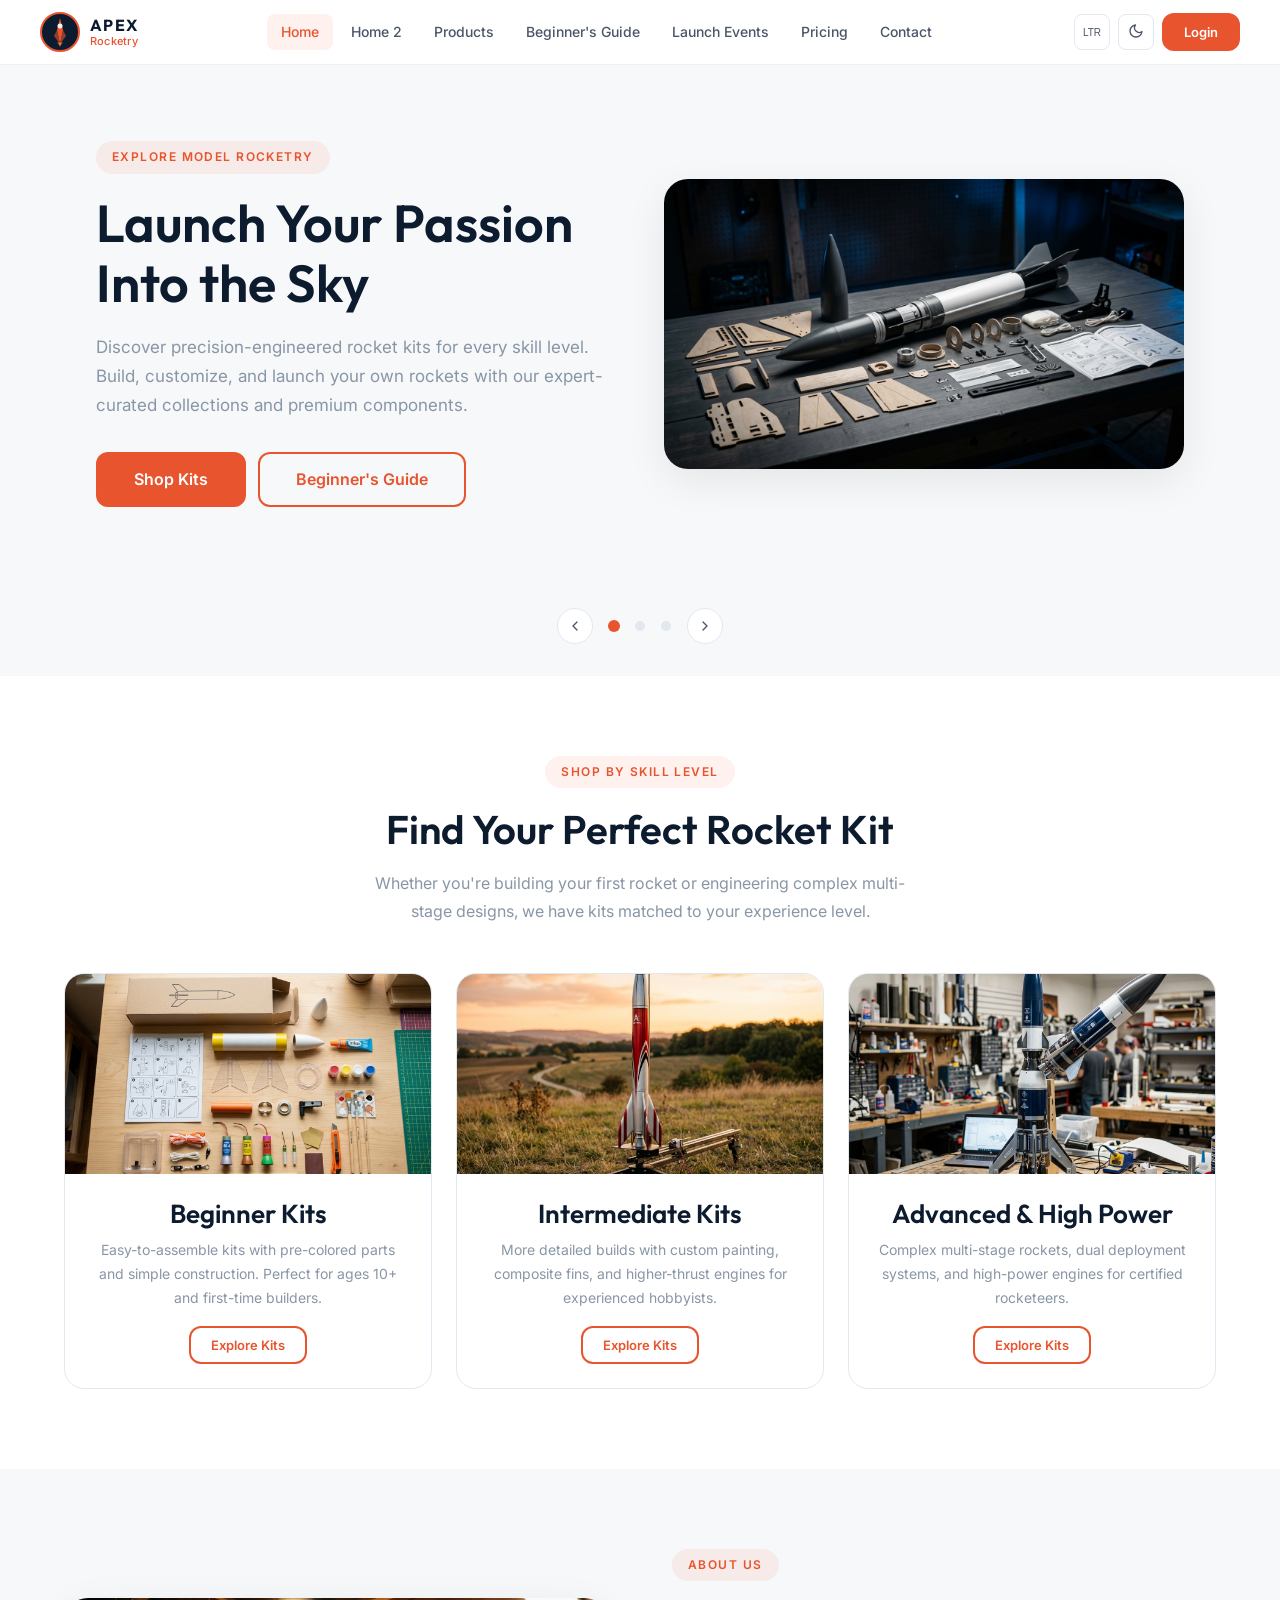
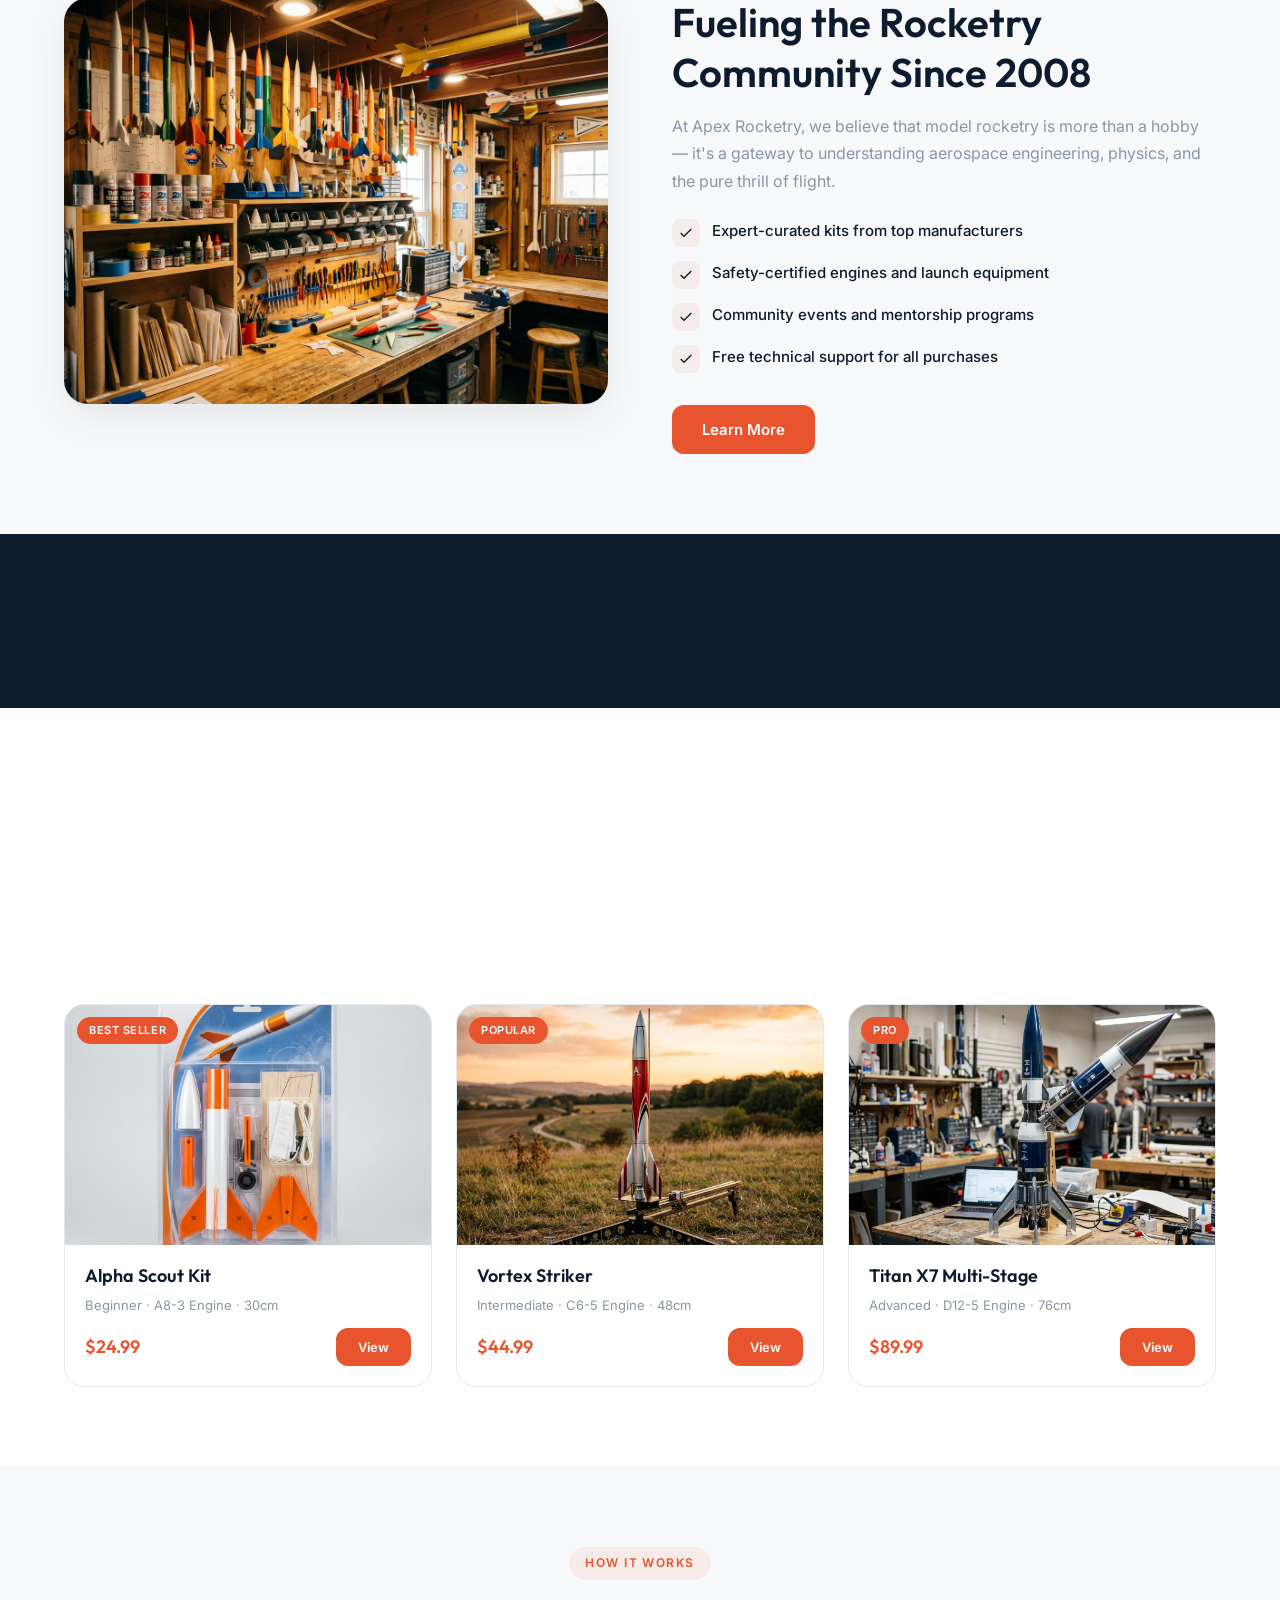
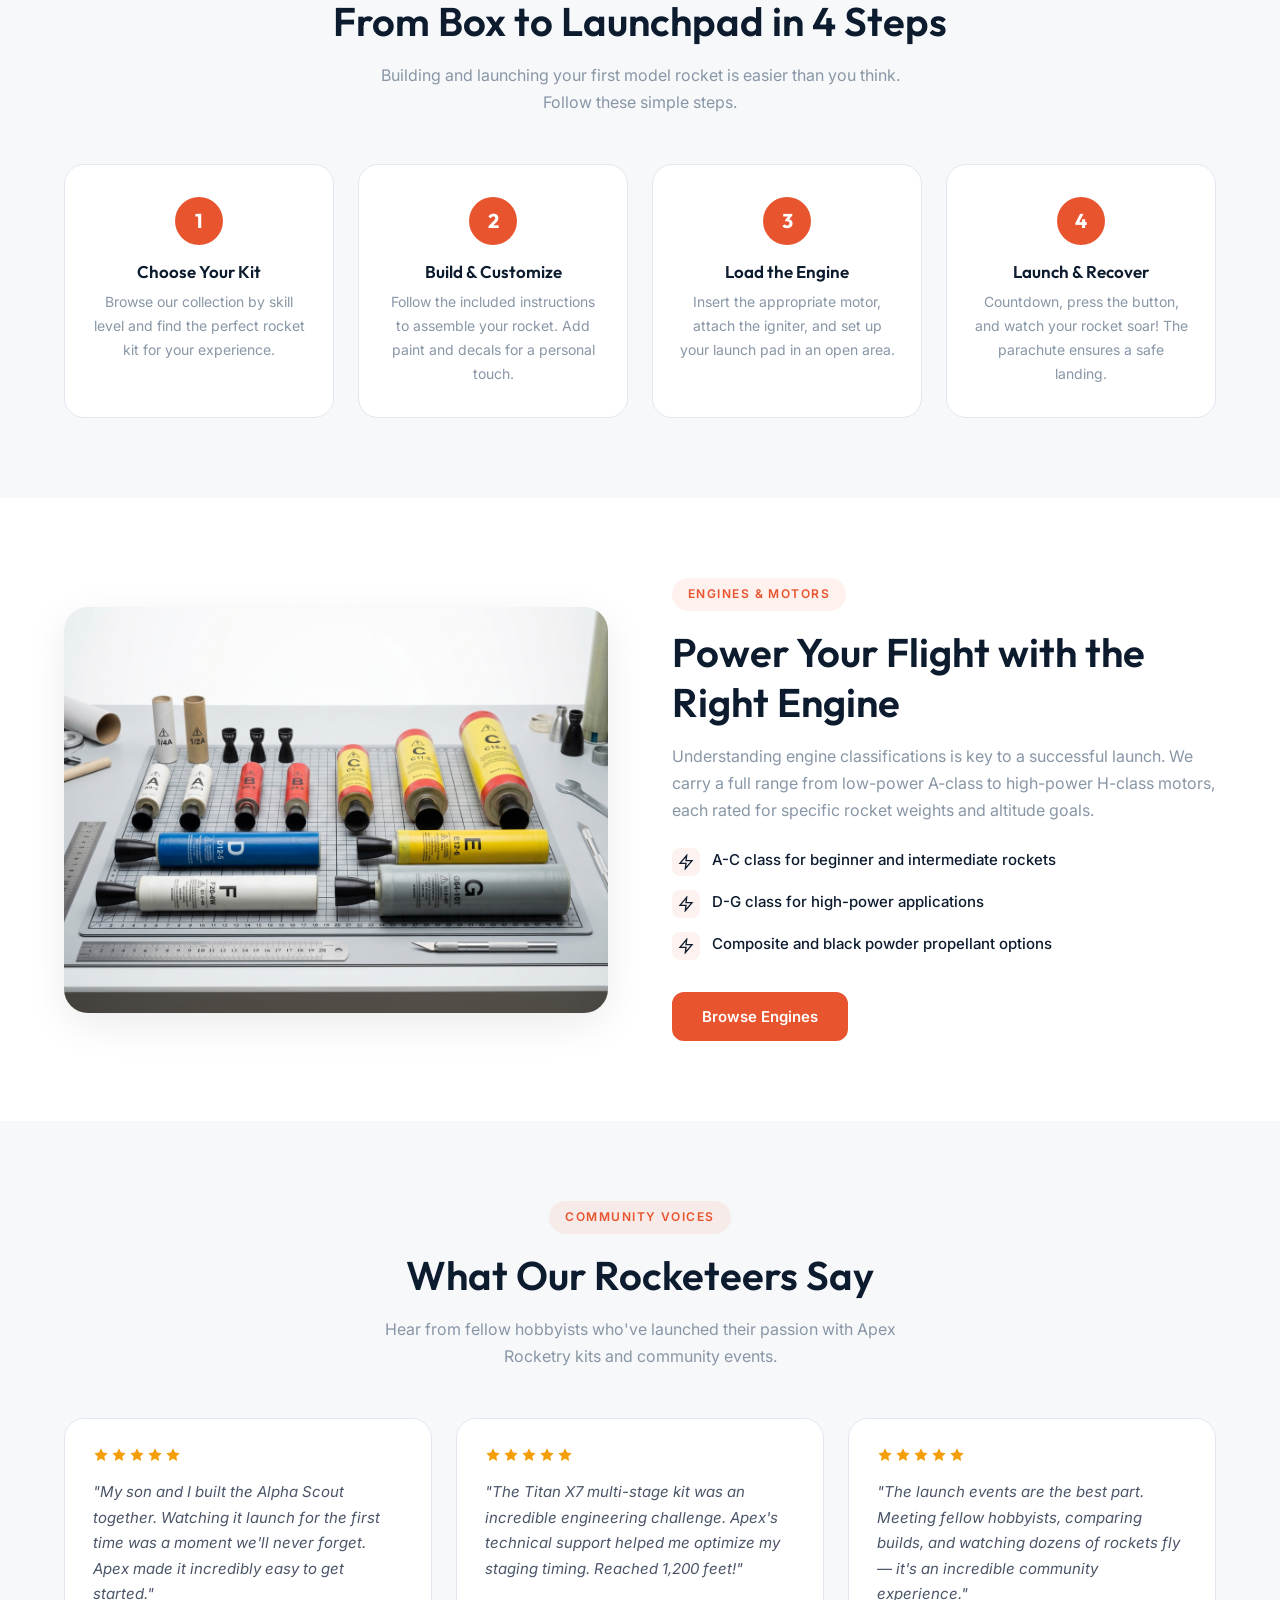
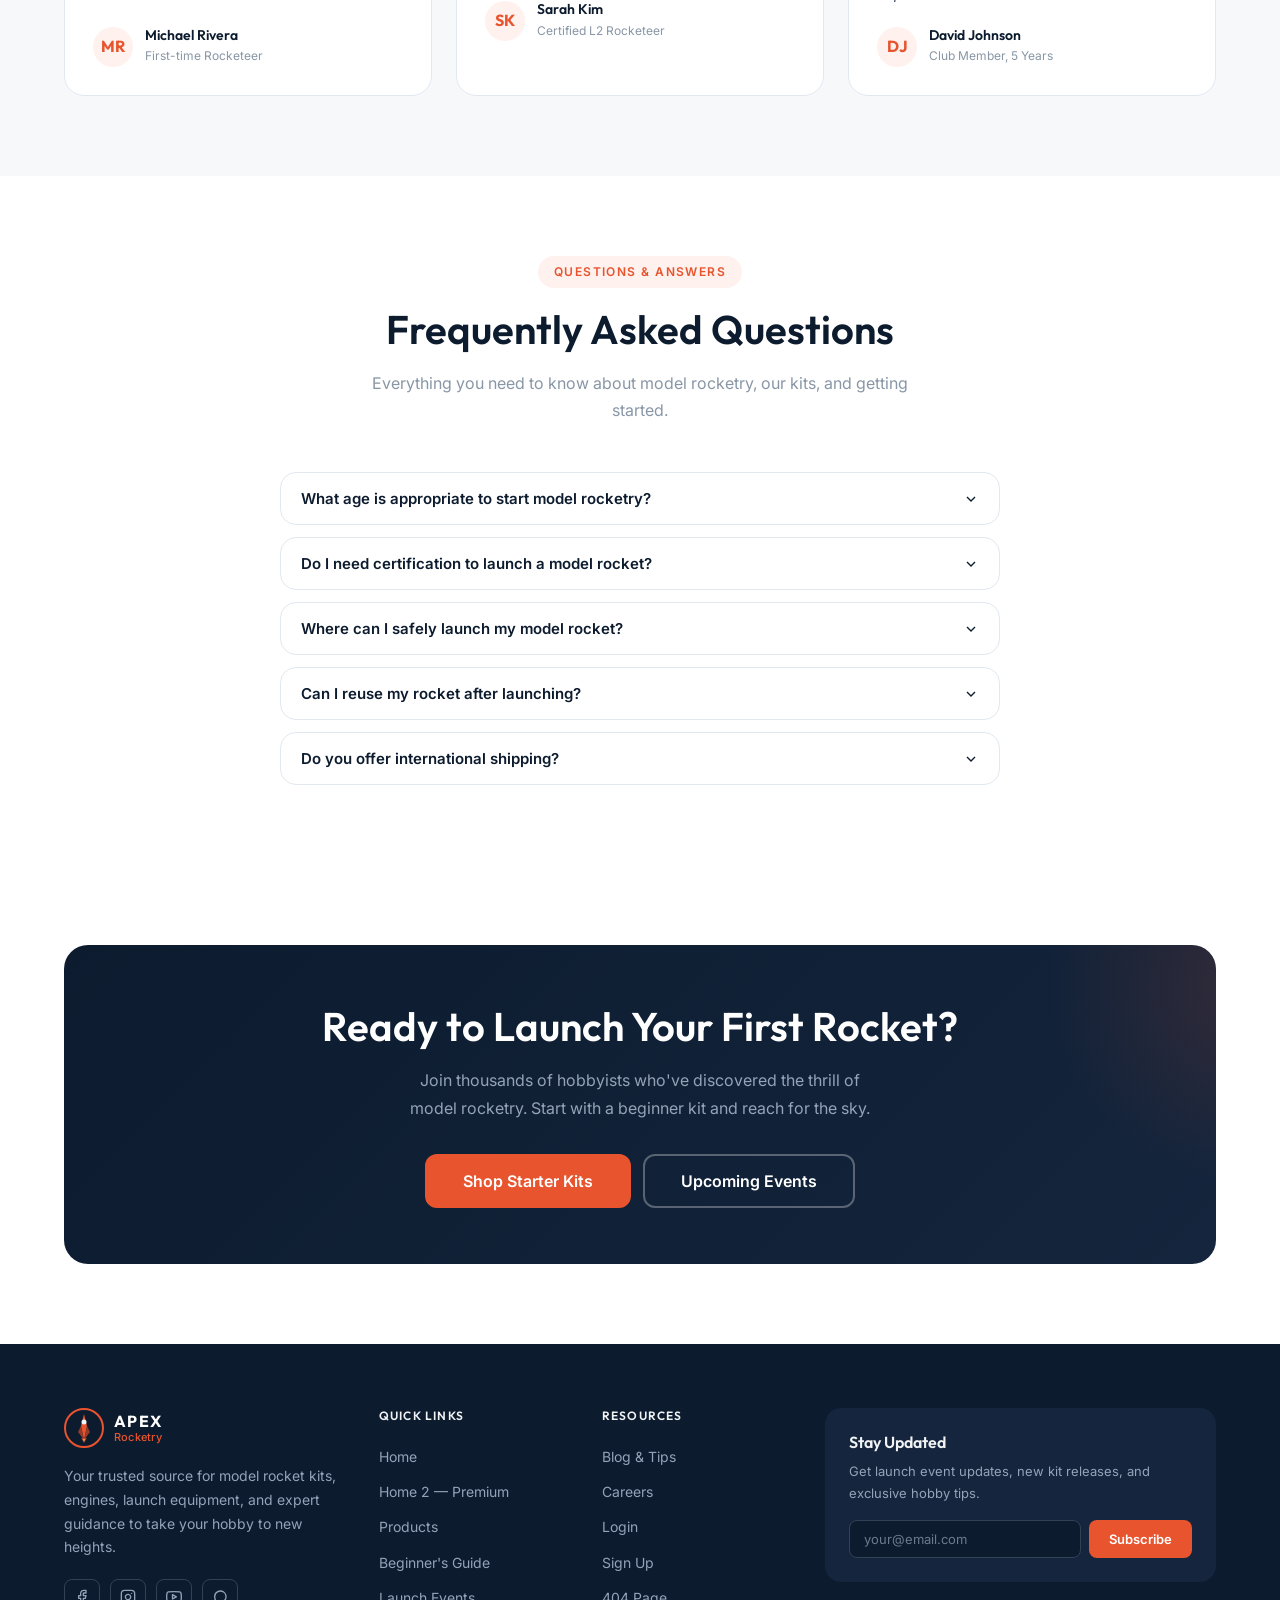
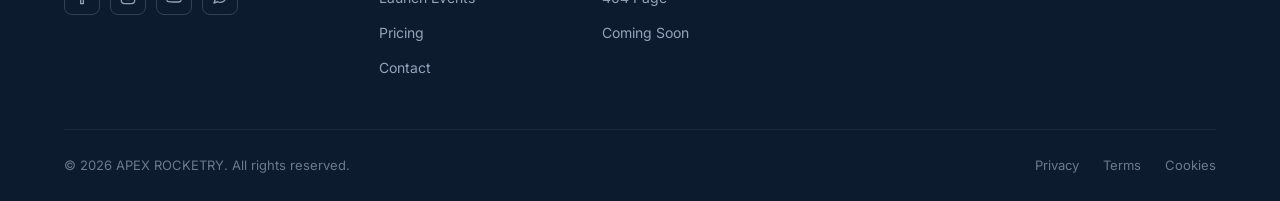
==== index.html @ e0e1af64 "first commit" ====
<!DOCTYPE html>
<html lang="en">
<head>
    <meta charset="UTF-8">
    <meta name="viewport" content="width=device-width, initial-scale=1.0">
    <meta name="description" content="Apex Rocketry — Premium model rocket kits, engines, and launch equipment. From beginner to expert, explore our curated collections and join the rocketry community.">
    <title>Apex Rocketry | Model Rocket Kits & Hobby Store</title>
    <link rel="icon" href="favicon.svg" type="image/svg+xml">
    <link rel="stylesheet" href="style.css">
    <script src="components.js" defer></script>
</head>
<body>
    <div id="main-nav"></div>

    <!-- ===== HERO SLIDER ===== -->
    <section class="hero-section" id="hero-section">
        <div class="hero-slides-track" id="hero-slides-track">
            <!-- Slide 1 -->
            <div class="hero-split-slide active">
                <div class="hero-split-inner">
                    <div class="hero-content">
                        <span class="section-label">Explore Model Rocketry</span>
                        <h1>Launch Your Passion Into the Sky</h1>
                        <p>Discover precision-engineered rocket kits for every skill level. Build, customize, and launch your own rockets with our expert-curated collections and premium components.</p>
                        <div class="hero-actions">
                            <a href="products.html" class="btn btn-primary btn-lg">Shop Kits</a>
                            <a href="guide.html" class="btn btn-outline btn-lg">Beginner's Guide</a>
                        </div>
                    </div>
                    <div class="hero-image-wrapper">
                        <img src="assets/images/hero-rocket-kit.jpg" alt="Professional model rocket kit components on workbench">
                    </div>
                </div>
            </div>
            <!-- Slide 2 -->
            <div class="hero-split-slide">
                <div class="hero-split-inner">
                    <div class="hero-content">
                        <span class="section-label">Community Events</span>
                        <h1>Experience the Thrill of Launch Day</h1>
                        <p>Join fellow hobbyists at our organized launch events. Watch your creations soar, share techniques, and compete in altitude challenges across skill categories.</p>
                        <div class="hero-actions">
                            <a href="events.html" class="btn btn-primary btn-lg">View Events</a>
                            <a href="contact.html" class="btn btn-outline btn-lg">Get in Touch</a>
                        </div>
                    </div>
                    <div class="hero-image-wrapper">
                        <img src="assets/images/rocket-launch.jpg" alt="Model rocket launching into blue sky with smoke trail">
                    </div>
                </div>
            </div>
            <!-- Slide 3 -->
            <div class="hero-split-slide">
                <div class="hero-split-inner">
                    <div class="hero-content">
                        <span class="section-label">Start Your Journey</span>
                        <h1>Everything You Need to Get Started</h1>
                        <p>New to rocketry? Our beginner-friendly kits come with step-by-step guides, all necessary components, and expert support to ensure a successful first launch.</p>
                        <div class="hero-actions">
                            <a href="products.html" class="btn btn-primary btn-lg">Starter Kits</a>
                            <a href="guide.html" class="btn btn-outline btn-lg">Learn More</a>
                        </div>
                    </div>
                    <div class="hero-image-wrapper">
                        <img src="assets/images/beginner-kit.jpg" alt="Beginner model rocket kit components laid out on table">
                    </div>
                </div>
            </div>
        </div>
        <!-- Slider Controls -->
        <div class="hero-controls">
            <button class="hero-arrow" id="hero-prev" aria-label="Previous slide">
                <svg xmlns="http://www.w3.org/2000/svg" width="16" height="16" viewBox="0 0 24 24" fill="none" stroke="currentColor" stroke-width="2" stroke-linecap="round" stroke-linejoin="round"><polyline points="15 18 9 12 15 6"/></svg>
            </button>
            <button class="hero-dot active" aria-label="Slide 1"></button>
            <button class="hero-dot" aria-label="Slide 2"></button>
            <button class="hero-dot" aria-label="Slide 3"></button>
            <button class="hero-arrow" id="hero-next" aria-label="Next slide">
                <svg xmlns="http://www.w3.org/2000/svg" width="16" height="16" viewBox="0 0 24 24" fill="none" stroke="currentColor" stroke-width="2" stroke-linecap="round" stroke-linejoin="round"><polyline points="9 18 15 12 9 6"/></svg>
            </button>
        </div>
    </section>

    <!-- ===== CATEGORY CARDS ===== -->
    <section class="section">
        <div class="container">
            <div class="section-header animate-on-scroll">
                <span class="section-label">Shop by Skill Level</span>
                <h2 class="section-title">Find Your Perfect Rocket Kit</h2>
                <p class="section-desc">Whether you're building your first rocket or engineering complex multi-stage designs, we have kits matched to your experience level.</p>
            </div>
            <div class="category-grid">
                <div class="category-card animate-on-scroll">
                    <img src="assets/images/beginner-kit.jpg" alt="Beginner model rocket kit" class="category-card-img">
                    <div class="category-card-body">
                        <h3>Beginner Kits</h3>
                        <p>Easy-to-assemble kits with pre-colored parts and simple construction. Perfect for ages 10+ and first-time builders.</p>
                        <a href="products.html" class="btn btn-outline btn-sm">Explore Kits</a>
                    </div>
                </div>
                <div class="category-card animate-on-scroll">
                    <img src="assets/images/intermediate-rocket.jpg" alt="Intermediate model rocket on launch pad" class="category-card-img">
                    <div class="category-card-body">
                        <h3>Intermediate Kits</h3>
                        <p>More detailed builds with custom painting, composite fins, and higher-thrust engines for experienced hobbyists.</p>
                        <a href="products.html" class="btn btn-outline btn-sm">Explore Kits</a>
                    </div>
                </div>
                <div class="category-card animate-on-scroll">
                    <img src="assets/images/advanced-rocket.jpg" alt="Advanced multi-stage model rocket in workshop" class="category-card-img">
                    <div class="category-card-body">
                        <h3>Advanced & High Power</h3>
                        <p>Complex multi-stage rockets, dual deployment systems, and high-power engines for certified rocketeers.</p>
                        <a href="products.html" class="btn btn-outline btn-sm">Explore Kits</a>
                    </div>
                </div>
            </div>
        </div>
    </section>

    <!-- ===== ABOUT / SPLIT SECTION ===== -->
    <section class="section" style="background:var(--bg-surface);">
        <div class="container">
            <div class="split-section animate-on-scroll">
                <div class="split-image">
                    <img src="assets/images/workshop-scene.jpg" alt="Model rocketry workshop with rockets and tools">
                </div>
                <div class="split-content">
                    <span class="section-label">About Us</span>
                    <h2>Fueling the Rocketry Community Since 2008</h2>
                    <p>At Apex Rocketry, we believe that model rocketry is more than a hobby — it's a gateway to understanding aerospace engineering, physics, and the pure thrill of flight.</p>
                    <div class="feature-list">
                        <div class="feature-item">
                            <span class="feature-icon"><svg xmlns="http://www.w3.org/2000/svg" width="16" height="16" viewBox="0 0 24 24" fill="none" stroke="currentColor" stroke-width="2"><polyline points="20 6 9 17 4 12"/></svg></span>
                            <span>Expert-curated kits from top manufacturers</span>
                        </div>
                        <div class="feature-item">
                            <span class="feature-icon"><svg xmlns="http://www.w3.org/2000/svg" width="16" height="16" viewBox="0 0 24 24" fill="none" stroke="currentColor" stroke-width="2"><polyline points="20 6 9 17 4 12"/></svg></span>
                            <span>Safety-certified engines and launch equipment</span>
                        </div>
                        <div class="feature-item">
                            <span class="feature-icon"><svg xmlns="http://www.w3.org/2000/svg" width="16" height="16" viewBox="0 0 24 24" fill="none" stroke="currentColor" stroke-width="2"><polyline points="20 6 9 17 4 12"/></svg></span>
                            <span>Community events and mentorship programs</span>
                        </div>
                        <div class="feature-item">
                            <span class="feature-icon"><svg xmlns="http://www.w3.org/2000/svg" width="16" height="16" viewBox="0 0 24 24" fill="none" stroke="currentColor" stroke-width="2"><polyline points="20 6 9 17 4 12"/></svg></span>
                            <span>Free technical support for all purchases</span>
                        </div>
                    </div>
                    <a href="guide.html" class="btn btn-primary">Learn More</a>
                </div>
            </div>
        </div>
    </section>

    <!-- ===== STATS BAR ===== -->
    <section class="stats-bar">
        <div class="container">
            <div class="stats-grid">
                <div class="stat-item animate-on-scroll">
                    <h3><span data-count="15000" data-suffix="+">0</span></h3>
                    <p>Rockets Launched</p>
                </div>
                <div class="stat-item animate-on-scroll">
                    <h3><span data-count="450" data-suffix="+">0</span></h3>
                    <p>Rocket Kits Available</p>
                </div>
                <div class="stat-item animate-on-scroll">
                    <h3><span data-count="8200" data-suffix="+">0</span></h3>
                    <p>Happy Hobbyists</p>
                </div>
                <div class="stat-item animate-on-scroll">
                    <h3><span data-count="120" data-suffix="+">0</span></h3>
                    <p>Launch Events Hosted</p>
                </div>
            </div>
        </div>
    </section>

    <!-- ===== FEATURED PRODUCTS ===== -->
    <section class="section">
        <div class="container">
            <div class="section-header animate-on-scroll">
                <span class="section-label">Featured Products</span>
                <h2 class="section-title">Popular Rocket Kits</h2>
                <p class="section-desc">Our best-selling kits chosen by the community. From first flights to competition rockets, here are this season's top picks.</p>
            </div>
            <div class="products-grid">
                <div class="product-card animate-on-scroll" data-category="beginner">
                    <div class="product-card-img">
                        <img src="assets/images/product-alpha.jpg" alt="Alpha Scout rocket kit">
                        <span class="product-badge">Best Seller</span>
                    </div>
                    <div class="product-card-body">
                        <h4>Alpha Scout Kit</h4>
                        <p class="product-meta">Beginner · A8-3 Engine · 30cm</p>
                        <div class="product-price-row">
                            <span class="product-price">$24.99</span>
                            <a href="products.html" class="btn btn-primary btn-sm">View</a>
                        </div>
                    </div>
                </div>
                <div class="product-card animate-on-scroll" data-category="intermediate">
                    <div class="product-card-img">
                        <img src="assets/images/intermediate-rocket.jpg" alt="Vortex Striker rocket kit">
                        <span class="product-badge">Popular</span>
                    </div>
                    <div class="product-card-body">
                        <h4>Vortex Striker</h4>
                        <p class="product-meta">Intermediate · C6-5 Engine · 48cm</p>
                        <div class="product-price-row">
                            <span class="product-price">$44.99</span>
                            <a href="products.html" class="btn btn-primary btn-sm">View</a>
                        </div>
                    </div>
                </div>
                <div class="product-card animate-on-scroll" data-category="advanced">
                    <div class="product-card-img">
                        <img src="assets/images/advanced-rocket.jpg" alt="Titan X7 rocket kit">
                        <span class="product-badge">Pro</span>
                    </div>
                    <div class="product-card-body">
                        <h4>Titan X7 Multi-Stage</h4>
                        <p class="product-meta">Advanced · D12-5 Engine · 76cm</p>
                        <div class="product-price-row">
                            <span class="product-price">$89.99</span>
                            <a href="products.html" class="btn btn-primary btn-sm">View</a>
                        </div>
                    </div>
                </div>
            </div>
        </div>
    </section>

    <!-- ===== HOW IT WORKS ===== -->
    <section class="section" style="background:var(--bg-surface);">
        <div class="container">
            <div class="section-header animate-on-scroll">
                <span class="section-label">How It Works</span>
                <h2 class="section-title">From Box to Launchpad in 4 Steps</h2>
                <p class="section-desc">Building and launching your first model rocket is easier than you think. Follow these simple steps.</p>
            </div>
            <div class="steps-grid">
                <div class="step-card animate-on-scroll">
                    <div class="step-number">1</div>
                    <h3>Choose Your Kit</h3>
                    <p>Browse our collection by skill level and find the perfect rocket kit for your experience.</p>
                </div>
                <div class="step-card animate-on-scroll">
                    <div class="step-number">2</div>
                    <h3>Build & Customize</h3>
                    <p>Follow the included instructions to assemble your rocket. Add paint and decals for a personal touch.</p>
                </div>
                <div class="step-card animate-on-scroll">
                    <div class="step-number">3</div>
                    <h3>Load the Engine</h3>
                    <p>Insert the appropriate motor, attach the igniter, and set up your launch pad in an open area.</p>
                </div>
                <div class="step-card animate-on-scroll">
                    <div class="step-number">4</div>
                    <h3>Launch & Recover</h3>
                    <p>Countdown, press the button, and watch your rocket soar! The parachute ensures a safe landing.</p>
                </div>
            </div>
        </div>
    </section>

    <!-- ===== ENGINES SPLIT SECTION ===== -->
    <section class="section">
        <div class="container">
            <div class="split-section reverse animate-on-scroll">
                <div class="split-content">
                    <span class="section-label">Engines & Motors</span>
                    <h2>Power Your Flight with the Right Engine</h2>
                    <p>Understanding engine classifications is key to a successful launch. We carry a full range from low-power A-class to high-power H-class motors, each rated for specific rocket weights and altitude goals.</p>
                    <div class="feature-list">
                        <div class="feature-item">
                            <span class="feature-icon"><svg xmlns="http://www.w3.org/2000/svg" width="16" height="16" viewBox="0 0 24 24" fill="none" stroke="currentColor" stroke-width="2"><polygon points="13 2 3 14 12 14 11 22 21 10 12 10 13 2"/></svg></span>
                            <span>A-C class for beginner and intermediate rockets</span>
                        </div>
                        <div class="feature-item">
                            <span class="feature-icon"><svg xmlns="http://www.w3.org/2000/svg" width="16" height="16" viewBox="0 0 24 24" fill="none" stroke="currentColor" stroke-width="2"><polygon points="13 2 3 14 12 14 11 22 21 10 12 10 13 2"/></svg></span>
                            <span>D-G class for high-power applications</span>
                        </div>
                        <div class="feature-item">
                            <span class="feature-icon"><svg xmlns="http://www.w3.org/2000/svg" width="16" height="16" viewBox="0 0 24 24" fill="none" stroke="currentColor" stroke-width="2"><polygon points="13 2 3 14 12 14 11 22 21 10 12 10 13 2"/></svg></span>
                            <span>Composite and black powder propellant options</span>
                        </div>
                    </div>
                    <a href="products.html" class="btn btn-primary">Browse Engines</a>
                </div>
                <div class="split-image">
                    <img src="assets/images/rocket-engines.jpg" alt="Model rocket engines of various sizes and classifications">
                </div>
            </div>
        </div>
    </section>

    <!-- ===== TESTIMONIALS ===== -->
    <section class="section" style="background:var(--bg-surface);">
        <div class="container">
            <div class="section-header animate-on-scroll">
                <span class="section-label">Community Voices</span>
                <h2 class="section-title">What Our Rocketeers Say</h2>
                <p class="section-desc">Hear from fellow hobbyists who've launched their passion with Apex Rocketry kits and community events.</p>
            </div>
            <div class="testimonials-grid">
                <div class="testimonial-card animate-on-scroll">
                    <div class="testimonial-stars">
                        <svg xmlns="http://www.w3.org/2000/svg" width="16" height="16" viewBox="0 0 24 24" fill="currentColor"><polygon points="12 2 15.09 8.26 22 9.27 17 14.14 18.18 21.02 12 17.77 5.82 21.02 7 14.14 2 9.27 8.91 8.26 12 2"/></svg>
                        <svg xmlns="http://www.w3.org/2000/svg" width="16" height="16" viewBox="0 0 24 24" fill="currentColor"><polygon points="12 2 15.09 8.26 22 9.27 17 14.14 18.18 21.02 12 17.77 5.82 21.02 7 14.14 2 9.27 8.91 8.26 12 2"/></svg>
                        <svg xmlns="http://www.w3.org/2000/svg" width="16" height="16" viewBox="0 0 24 24" fill="currentColor"><polygon points="12 2 15.09 8.26 22 9.27 17 14.14 18.18 21.02 12 17.77 5.82 21.02 7 14.14 2 9.27 8.91 8.26 12 2"/></svg>
                        <svg xmlns="http://www.w3.org/2000/svg" width="16" height="16" viewBox="0 0 24 24" fill="currentColor"><polygon points="12 2 15.09 8.26 22 9.27 17 14.14 18.18 21.02 12 17.77 5.82 21.02 7 14.14 2 9.27 8.91 8.26 12 2"/></svg>
                        <svg xmlns="http://www.w3.org/2000/svg" width="16" height="16" viewBox="0 0 24 24" fill="currentColor"><polygon points="12 2 15.09 8.26 22 9.27 17 14.14 18.18 21.02 12 17.77 5.82 21.02 7 14.14 2 9.27 8.91 8.26 12 2"/></svg>
                    </div>
                    <p class="testimonial-text">"My son and I built the Alpha Scout together. Watching it launch for the first time was a moment we'll never forget. Apex made it incredibly easy to get started."</p>
                    <div class="testimonial-author">
                        <div class="testimonial-avatar">MR</div>
                        <div class="testimonial-info">
                            <h4>Michael Rivera</h4>
                            <p>First-time Rocketeer</p>
                        </div>
                    </div>
                </div>
                <div class="testimonial-card animate-on-scroll">
                    <div class="testimonial-stars">
                        <svg xmlns="http://www.w3.org/2000/svg" width="16" height="16" viewBox="0 0 24 24" fill="currentColor"><polygon points="12 2 15.09 8.26 22 9.27 17 14.14 18.18 21.02 12 17.77 5.82 21.02 7 14.14 2 9.27 8.91 8.26 12 2"/></svg>
                        <svg xmlns="http://www.w3.org/2000/svg" width="16" height="16" viewBox="0 0 24 24" fill="currentColor"><polygon points="12 2 15.09 8.26 22 9.27 17 14.14 18.18 21.02 12 17.77 5.82 21.02 7 14.14 2 9.27 8.91 8.26 12 2"/></svg>
                        <svg xmlns="http://www.w3.org/2000/svg" width="16" height="16" viewBox="0 0 24 24" fill="currentColor"><polygon points="12 2 15.09 8.26 22 9.27 17 14.14 18.18 21.02 12 17.77 5.82 21.02 7 14.14 2 9.27 8.91 8.26 12 2"/></svg>
                        <svg xmlns="http://www.w3.org/2000/svg" width="16" height="16" viewBox="0 0 24 24" fill="currentColor"><polygon points="12 2 15.09 8.26 22 9.27 17 14.14 18.18 21.02 12 17.77 5.82 21.02 7 14.14 2 9.27 8.91 8.26 12 2"/></svg>
                        <svg xmlns="http://www.w3.org/2000/svg" width="16" height="16" viewBox="0 0 24 24" fill="currentColor"><polygon points="12 2 15.09 8.26 22 9.27 17 14.14 18.18 21.02 12 17.77 5.82 21.02 7 14.14 2 9.27 8.91 8.26 12 2"/></svg>
                    </div>
                    <p class="testimonial-text">"The Titan X7 multi-stage kit was an incredible engineering challenge. Apex's technical support helped me optimize my staging timing. Reached 1,200 feet!"</p>
                    <div class="testimonial-author">
                        <div class="testimonial-avatar">SK</div>
                        <div class="testimonial-info">
                            <h4>Sarah Kim</h4>
                            <p>Certified L2 Rocketeer</p>
                        </div>
                    </div>
                </div>
                <div class="testimonial-card animate-on-scroll">
                    <div class="testimonial-stars">
                        <svg xmlns="http://www.w3.org/2000/svg" width="16" height="16" viewBox="0 0 24 24" fill="currentColor"><polygon points="12 2 15.09 8.26 22 9.27 17 14.14 18.18 21.02 12 17.77 5.82 21.02 7 14.14 2 9.27 8.91 8.26 12 2"/></svg>
                        <svg xmlns="http://www.w3.org/2000/svg" width="16" height="16" viewBox="0 0 24 24" fill="currentColor"><polygon points="12 2 15.09 8.26 22 9.27 17 14.14 18.18 21.02 12 17.77 5.82 21.02 7 14.14 2 9.27 8.91 8.26 12 2"/></svg>
                        <svg xmlns="http://www.w3.org/2000/svg" width="16" height="16" viewBox="0 0 24 24" fill="currentColor"><polygon points="12 2 15.09 8.26 22 9.27 17 14.14 18.18 21.02 12 17.77 5.82 21.02 7 14.14 2 9.27 8.91 8.26 12 2"/></svg>
                        <svg xmlns="http://www.w3.org/2000/svg" width="16" height="16" viewBox="0 0 24 24" fill="currentColor"><polygon points="12 2 15.09 8.26 22 9.27 17 14.14 18.18 21.02 12 17.77 5.82 21.02 7 14.14 2 9.27 8.91 8.26 12 2"/></svg>
                        <svg xmlns="http://www.w3.org/2000/svg" width="16" height="16" viewBox="0 0 24 24" fill="currentColor"><polygon points="12 2 15.09 8.26 22 9.27 17 14.14 18.18 21.02 12 17.77 5.82 21.02 7 14.14 2 9.27 8.91 8.26 12 2"/></svg>
                    </div>
                    <p class="testimonial-text">"The launch events are the best part. Meeting fellow hobbyists, comparing builds, and watching dozens of rockets fly — it's an incredible community experience."</p>
                    <div class="testimonial-author">
                        <div class="testimonial-avatar">DJ</div>
                        <div class="testimonial-info">
                            <h4>David Johnson</h4>
                            <p>Club Member, 5 Years</p>
                        </div>
                    </div>
                </div>
            </div>
        </div>
    </section>

    <!-- ===== FAQ ===== -->
    <section class="section">
        <div class="container">
            <div class="section-header animate-on-scroll">
                <span class="section-label">Questions & Answers</span>
                <h2 class="section-title">Frequently Asked Questions</h2>
                <p class="section-desc">Everything you need to know about model rocketry, our kits, and getting started.</p>
            </div>
            <div class="faq-list">
                <div class="faq-item animate-on-scroll">
                    <button class="faq-trigger" onclick="toggleFAQ(this)">
                        What age is appropriate to start model rocketry?
                        <svg xmlns="http://www.w3.org/2000/svg" width="16" height="16" viewBox="0 0 24 24" fill="none" stroke="currentColor" stroke-width="2"><polyline points="6 9 12 15 18 9"/></svg>
                    </button>
                    <div class="faq-answer"><p>Model rocketry is suitable for ages 10 and up with adult supervision. Our beginner kits are designed specifically for young builders, with simple snap-together construction and low-power engines that are safe and easy to use.</p></div>
                </div>
                <div class="faq-item animate-on-scroll">
                    <button class="faq-trigger" onclick="toggleFAQ(this)">
                        Do I need certification to launch a model rocket?
                        <svg xmlns="http://www.w3.org/2000/svg" width="16" height="16" viewBox="0 0 24 24" fill="none" stroke="currentColor" stroke-width="2"><polyline points="6 9 12 15 18 9"/></svg>
                    </button>
                    <div class="faq-answer"><p>Low-power rockets (A-D class engines) do not require certification. However, for high-power rockets (E class and above), you'll need certification through organizations like NAR or TRA. We can help guide you through the certification process.</p></div>
                </div>
                <div class="faq-item animate-on-scroll">
                    <button class="faq-trigger" onclick="toggleFAQ(this)">
                        Where can I safely launch my model rocket?
                        <svg xmlns="http://www.w3.org/2000/svg" width="16" height="16" viewBox="0 0 24 24" fill="none" stroke="currentColor" stroke-width="2"><polyline points="6 9 12 15 18 9"/></svg>
                    </button>
                    <div class="faq-answer"><p>Model rockets should be launched in open fields away from buildings, trees, and power lines. Public parks (with permission), sports fields, and designated launch sites are ideal. Check local regulations and join our community events for organized, safe launches.</p></div>
                </div>
                <div class="faq-item animate-on-scroll">
                    <button class="faq-trigger" onclick="toggleFAQ(this)">
                        Can I reuse my rocket after launching?
                        <svg xmlns="http://www.w3.org/2000/svg" width="16" height="16" viewBox="0 0 24 24" fill="none" stroke="currentColor" stroke-width="2"><polyline points="6 9 12 15 18 9"/></svg>
                    </button>
                    <div class="faq-answer"><p>Absolutely! Most model rockets are designed for multiple flights. The recovery system (parachute or streamer) brings the rocket safely back to the ground. Simply replace the engine, repack the recovery system, and you're ready for another launch.</p></div>
                </div>
                <div class="faq-item animate-on-scroll">
                    <button class="faq-trigger" onclick="toggleFAQ(this)">
                        Do you offer international shipping?
                        <svg xmlns="http://www.w3.org/2000/svg" width="16" height="16" viewBox="0 0 24 24" fill="none" stroke="currentColor" stroke-width="2"><polyline points="6 9 12 15 18 9"/></svg>
                    </button>
                    <div class="faq-answer"><p>Yes, we ship to most countries worldwide. However, please note that rocket engines (motors) may have shipping restrictions to certain regions due to their classification. Contact us for specifics about your location.</p></div>
                </div>
            </div>
        </div>
    </section>

    <!-- ===== CTA BANNER ===== -->
    <section class="section">
        <div class="container">
            <div class="cta-banner animate-on-scroll">
                <h2>Ready to Launch Your First Rocket?</h2>
                <p>Join thousands of hobbyists who've discovered the thrill of model rocketry. Start with a beginner kit and reach for the sky.</p>
                <div class="hero-actions">
                    <a href="products.html" class="btn btn-primary btn-lg">Shop Starter Kits</a>
                    <a href="events.html" class="btn btn-outline btn-lg" style="color:#fff;border-color:rgba(255,255,255,0.3);">Upcoming Events</a>
                </div>
            </div>
        </div>
    </section>

    <div id="main-footer"></div>
</body>
</html>
---- style.css ----
/* ===== APEX ROCKETRY — DESIGN SYSTEM ===== */

/* --- Google Fonts --- */
@import url('https://fonts.googleapis.com/css2?family=Outfit:wght@400;500;600;700&family=Inter:wght@400;500;600&display=swap');

/* --- CSS Custom Properties --- */
:root {
    --primary: #E8542E;
    --primary-hover: #D44826;
    --primary-light: #FFF5F2;
    --primary-glow: rgba(232, 84, 46, 0.30);
    --primary-subtle: rgba(232, 84, 46, 0.08);
    --secondary: #0C1B2E;
    --secondary-hover: #14253D;
    --secondary-light: #F0F4F8;

    --text-heading: #0C1B2E;
    --text-body: #4A5568;
    --text-muted: #8896A6;
    --bg-body: #FFFFFF;
    --bg-surface: #F7F8FA;
    --bg-card: #FFFFFF;
    --border-default: #E2E8F0;
    --border-light: #EDF2F7;
    --shadow-sm: 0 1px 3px rgba(0,0,0,0.04);
    --shadow-md: 0 4px 16px rgba(0,0,0,0.06);
    --shadow-lg: 0 12px 40px rgba(0,0,0,0.08);
    --shadow-xl: 0 24px 64px rgba(0,0,0,0.10);
    --shadow-card: 0 2px 12px rgba(0,0,0,0.05);
    --shadow-card-hover: 0 12px 36px rgba(232,84,46,0.12), 0 4px 12px rgba(0,0,0,0.06);
    --shadow-glow: 0 0 40px rgba(232,84,46,0.18);

    --font-heading: 'Outfit', sans-serif;
    --font-body: 'Inter', sans-serif;
    --radius-sm: 0.5rem;
    --radius-md: 0.75rem;
    --radius-lg: 1rem;
    --radius-xl: 1.25rem;
    --radius-2xl: 1.5rem;
    --radius-full: 9999px;
    --transition-fast: all 0.2s cubic-bezier(0.4, 0, 0.2, 1);
    --transition-smooth: all 0.35s cubic-bezier(0.4, 0, 0.2, 1);
    --transition-premium: all 0.5s cubic-bezier(0.16, 1, 0.3, 1);
}

/* --- Dark Mode --- */
.dark {
    --text-heading: #F1F3F5;
    --text-body: #A0AEC0;
    --text-muted: #6B7B8D;
    --bg-body: #0A0F18;
    --bg-surface: #111827;
    --bg-card: #1A202C;
    --border-default: #2D3748;
    --border-light: #1A202C;
    --shadow-sm: 0 1px 3px rgba(0,0,0,0.3);
    --shadow-md: 0 4px 16px rgba(0,0,0,0.4);
    --shadow-lg: 0 12px 40px rgba(0,0,0,0.5);
    --shadow-xl: 0 24px 64px rgba(0,0,0,0.6);
    --shadow-card: 0 2px 12px rgba(0,0,0,0.3);
    --shadow-card-hover: 0 12px 36px rgba(232,84,46,0.15), 0 4px 12px rgba(0,0,0,0.4);
}

/* --- Base Reset --- */
*, *::before, *::after {
    margin: 0;
    padding: 0;
    box-sizing: border-box;
}

html {
    scroll-behavior: smooth;
    -webkit-font-smoothing: antialiased;
    -moz-osx-font-smoothing: grayscale;
    overflow-x: hidden;
}

body {
    font-family: var(--font-body);
    font-weight: 400;
    color: var(--text-body);
    background-color: var(--bg-body);
    line-height: 1.7;
    transition: background-color 0.3s ease, color 0.3s ease;
    overflow-x: hidden;
}

img {
    max-width: 100%;
    height: auto;
    display: block;
}

a {
    text-decoration: none;
    color: inherit;
    transition: var(--transition-fast);
}

ul, ol {
    list-style: none;
}

/* --- Typography --- */
h1, h2, h3, h4, h5, h6 {
    font-family: var(--font-heading);
    font-weight: 600;
    color: var(--text-heading);
    line-height: 1.25;
}

h1 { font-size: clamp(2rem, 5vw, 3.25rem); }
h2 { font-size: clamp(1.625rem, 4vw, 2.5rem); }
h3 { font-size: clamp(1.25rem, 3vw, 1.625rem); }
h4 { font-size: 1.125rem; }

p {
    font-weight: 400;
    line-height: 1.7;
}

/* --- Container --- */
.container {
    width: 100%;
    max-width: 1200px;
    margin: 0 auto;
    padding: 0 1.5rem;
}

/* --- Utility --- */
.text-center { text-align: center; }
.text-primary { color: var(--primary); }
.w-full { width: 100%; }

/* --- Section --- */
.section {
    padding: 5rem 0;
}

.section-header {
    text-align: center;
    max-width: 640px;
    margin: 0 auto 3rem;
}

.section-label {
    display: inline-flex;
    align-items: center;
    gap: 0.5rem;
    font-size: 0.75rem;
    font-weight: 600;
    text-transform: uppercase;
    letter-spacing: 0.12em;
    color: var(--primary);
    background: var(--primary-subtle);
    padding: 0.375rem 1rem;
    border-radius: var(--radius-full);
    margin-bottom: 1rem;
}

.section-title {
    margin-bottom: 1rem;
}

.section-desc {
    color: var(--text-muted);
    font-size: 1rem;
    max-width: 540px;
    margin: 0 auto;
}

/* ===== BUTTONS ===== */
.btn {
    display: inline-flex;
    align-items: center;
    justify-content: center;
    gap: 0.5rem;
    font-family: var(--font-body);
    font-weight: 600;
    font-size: 0.9375rem;
    padding: 0.75rem 1.75rem;
    border-radius: var(--radius-md);
    border: 2px solid transparent;
    cursor: pointer;
    transition: var(--transition-fast);
    white-space: nowrap;
    text-align: center;
    line-height: 1.4;
}

.btn svg {
    flex-shrink: 0;
    display: block;
}

.btn-primary {
    background: var(--primary);
    color: #fff;
    border-color: var(--primary);
}
.btn-primary:hover {
    background: var(--primary-hover);
    border-color: var(--primary-hover);
    transform: translateY(-1px);
    box-shadow: 0 6px 20px var(--primary-glow);
}

.btn-secondary {
    background: var(--secondary);
    color: #fff;
    border-color: var(--secondary);
}
.btn-secondary:hover {
    background: var(--secondary-hover);
    border-color: var(--secondary-hover);
    transform: translateY(-1px);
}
.dark .btn-secondary {
    background: #2D3748;
    border-color: #2D3748;
}
.dark .btn-secondary:hover {
    background: #4A5568;
    border-color: #4A5568;
}

.btn-outline {
    background: transparent;
    color: var(--primary);
    border-color: var(--primary);
}
.btn-outline:hover {
    background: var(--primary);
    color: #fff;
    transform: translateY(-1px);
}

.btn-sm {
    font-size: 0.8125rem;
    padding: 0.5rem 1.25rem;
}

.btn-lg {
    font-size: 1rem;
    padding: 0.875rem 2.25rem;
}

/* ===== NAVBAR ===== */
.navbar {
    position: fixed;
    top: 0;
    left: 0;
    right: 0;
    z-index: 1000;
    background: rgba(255,255,255,0.92);
    backdrop-filter: blur(12px);
    -webkit-backdrop-filter: blur(12px);
    border-bottom: 1px solid var(--border-light);
    transition: var(--transition-smooth);
    padding: 0 1.5rem;
}
.dark .navbar {
    background: rgba(10,15,24,0.92);
    border-bottom-color: var(--border-default);
}
.navbar.scrolled {
    box-shadow: var(--shadow-md);
}

.nav-inner {
    display: flex;
    align-items: center;
    justify-content: space-between;
    max-width: 1200px;
    margin: 0 auto;
    height: 64px;
}

.nav-logo {
    display: flex;
    align-items: center;
    gap: 0.625rem;
    flex-shrink: 0;
}
.nav-logo-img {
    display: block;
    flex-shrink: 0;
}
.nav-logo-text {
    display: flex;
    flex-direction: column;
    line-height: 1.1;
}
.brand-top {
    font-family: var(--font-heading);
    font-weight: 700;
    font-size: 1rem;
    color: var(--text-heading);
    letter-spacing: 0.08em;
}
.brand-bottom {
    font-family: var(--font-body);
    font-size: 0.6875rem;
    font-weight: 500;
    color: var(--primary);
    letter-spacing: 0.02em;
}

.nav-links {
    display: flex;
    align-items: center;
    gap: 0.25rem;
}
.nav-link {
    font-size: 0.875rem;
    font-weight: 500;
    color: var(--text-body);
    padding: 0.375rem 0.875rem;
    border-radius: var(--radius-sm);
    transition: var(--transition-fast);
}
.nav-link:hover,
.nav-link.active {
    color: var(--primary);
    background: var(--primary-subtle);
}

.nav-actions {
    display: flex;
    align-items: center;
    gap: 0.5rem;
}

.nav-icon-btn {
    display: inline-flex;
    align-items: center;
    justify-content: center;
    width: 36px;
    height: 36px;
    border: 1px solid var(--border-default);
    border-radius: var(--radius-sm);
    background: transparent;
    color: var(--text-body);
    cursor: pointer;
    transition: var(--transition-fast);
    flex-shrink: 0;
}
.nav-icon-btn:hover {
    border-color: var(--primary);
    color: var(--primary);
    background: var(--primary-subtle);
}

.mobile-menu-btn {
    display: none;
    align-items: center;
    justify-content: center;
    width: 36px;
    height: 36px;
    border: 1px solid var(--border-default);
    border-radius: var(--radius-sm);
    background: transparent;
    color: var(--text-body);
    cursor: pointer;
}

.navbar-spacer {
    height: 64px;
}

/* Mobile Menu */
.mobile-backdrop {
    display: none;
    position: fixed;
    top: 0; left: 0; right: 0; bottom: 0;
    background: rgba(0,0,0,0.4);
    z-index: 998;
    opacity: 0;
    transition: opacity 0.3s ease;
}
.mobile-backdrop.open {
    display: block;
    opacity: 1;
}

.mobile-menu {
    display: none;
    position: fixed;
    top: 64px;
    right: -100%;
    width: 280px;
    max-height: calc(100vh - 64px);
    background: var(--bg-card);
    border-left: 1px solid var(--border-default);
    z-index: 999;
    padding: 1rem;
    flex-direction: column;
    gap: 0.25rem;
    overflow-y: auto;
    transition: right 0.3s cubic-bezier(0.16, 1, 0.3, 1);
    box-shadow: var(--shadow-xl);
}

[dir="rtl"] .mobile-menu {
    right: auto;
    left: -100%;
    border-left: none;
    border-right: 1px solid var(--border-default);
}

.mobile-menu.open {
    right: 0;
}

[dir="rtl"] .mobile-menu.open {
    right: auto;
    left: 0;
}

.mob-link {
    display: block;
    padding: 0.625rem 0.875rem;
    font-size: 0.9375rem;
    font-weight: 500;
    color: var(--text-body);
    border-radius: var(--radius-sm);
    transition: var(--transition-fast);
}
.mob-link:hover,
.mob-link.active {
    color: var(--primary);
    background: var(--primary-subtle);
}

.mob-actions {
    padding: 1rem 0 0.75rem;
    border-top: 1px solid var(--border-light);
    margin-top: 0.5rem;
}

.mob-toggles {
    display: flex;
    gap: 0.5rem;
    padding-top: 0.75rem;
}

/* ===== FOOTER ===== */
.footer {
    background: var(--secondary);
    color: #CBD5E0;
    padding: 4rem 0 0;
}

.footer-grid {
    display: grid;
    grid-template-columns: 1.5fr 1fr 1fr 1.2fr;
    gap: 2.5rem;
}

.footer-brand p {
    font-size: 0.875rem;
    color: #94A3B8;
    margin-top: 1rem;
    line-height: 1.7;
}

.footer-socials {
    display: flex;
    gap: 0.625rem;
    margin-top: 1.25rem;
}

.footer-social-link {
    width: 36px;
    height: 36px;
    display: inline-flex;
    align-items: center;
    justify-content: center;
    border: 1px solid #334155;
    border-radius: var(--radius-sm);
    color: #94A3B8;
    transition: var(--transition-fast);
}
.footer-social-link:hover {
    color: var(--primary);
    border-color: var(--primary);
    background: rgba(232,84,46,0.1);
}

.footer-col-title {
    font-size: 0.75rem;
    font-weight: 600;
    text-transform: uppercase;
    letter-spacing: 0.1em;
    color: #F1F3F5;
    margin-bottom: 1.25rem;
}

.footer-links li + li {
    margin-top: 0.5rem;
}
.footer-links a {
    font-size: 0.875rem;
    color: #94A3B8;
    transition: var(--transition-fast);
}
.footer-links a:hover {
    color: var(--primary);
    padding-left: 4px;
}
[dir="rtl"] .footer-links a:hover {
    padding-left: 0;
    padding-right: 4px;
}

.footer-newsletter-card {
    background: #14253D;
    border-radius: var(--radius-lg);
    padding: 1.5rem;
}
.footer-newsletter-title {
    font-size: 1rem;
    color: #F1F3F5;
    margin-bottom: 0.5rem;
}
.footer-newsletter-desc {
    font-size: 0.8125rem;
    color: #94A3B8;
    margin-bottom: 1rem;
}
.footer-newsletter-form {
    display: flex;
    gap: 0.5rem;
}
.footer-newsletter-input {
    flex: 1;
    padding: 0.625rem 0.875rem;
    border-radius: var(--radius-sm);
    border: 1px solid #334155;
    background: #0C1B2E;
    color: #F1F3F5;
    font-size: 0.8125rem;
    font-family: var(--font-body);
    outline: none;
    transition: var(--transition-fast);
}
.footer-newsletter-input:focus {
    border-color: var(--primary);
}
.footer-newsletter-input::placeholder {
    color: #6B7B8D;
}
.footer-newsletter-btn {
    padding: 0.625rem 1.25rem;
    background: var(--primary);
    color: #fff;
    border: none;
    border-radius: var(--radius-sm);
    font-size: 0.8125rem;
    font-weight: 600;
    font-family: var(--font-body);
    cursor: pointer;
    transition: var(--transition-fast);
    white-space: nowrap;
}
.footer-newsletter-btn:hover {
    background: var(--primary-hover);
}

.footer-bottom {
    display: flex;
    justify-content: space-between;
    align-items: center;
    padding: 1.5rem 0;
    margin-top: 3rem;
    border-top: 1px solid #1E293B;
}

.footer-copyright {
    font-size: 0.8125rem;
    color: #6B7B8D;
}

.footer-bottom-links {
    display: flex;
    gap: 1.5rem;
}
.footer-bottom-links a {
    font-size: 0.8125rem;
    color: #6B7B8D;
    transition: var(--transition-fast);
}
.footer-bottom-links a:hover {
    color: var(--primary);
}

.footer .nav-logo-text .brand-top {
    color: #fff;
}

/* ===== HERO — HOME 1 (SPLIT LAYOUT) ===== */
.hero-section {
    position: relative;
    overflow: hidden;
    background: var(--bg-surface);
}

.hero-slides-track {
    position: relative;
    width: 100%;
}

.hero-split-slide {
    position: absolute;
    top: 0; left: 0; right: 0; bottom: 0;
    opacity: 0;
    transition: opacity 0.7s ease;
    display: flex;
    align-items: center;
}
.hero-split-slide.active {
    position: relative;
    opacity: 1;
}

.hero-split-inner {
    display: grid;
    grid-template-columns: 1fr 1fr;
    gap: 3rem;
    align-items: center;
    max-width: 1200px;
    margin: 0 auto;
    padding: 4rem 1.5rem;
    min-height: 520px;
}

.hero-content {
    max-width: 520px;
}
.hero-content .section-label {
    margin-bottom: 1.25rem;
}
.hero-content h1 {
    margin-bottom: 1.25rem;
    line-height: 1.15;
}
.hero-content p {
    font-size: 1.0625rem;
    color: var(--text-muted);
    margin-bottom: 2rem;
}
.hero-actions {
    display: flex;
    gap: 0.75rem;
    flex-wrap: wrap;
}

.hero-image-wrapper {
    position: relative;
    display: flex;
    justify-content: center;
    align-items: center;
}
.hero-image-wrapper img {
    width: 100%;
    max-width: 520px;
    border-radius: var(--radius-2xl);
    object-fit: cover;
    box-shadow: var(--shadow-lg);
}

.hero-controls {
    display: flex;
    align-items: center;
    justify-content: center;
    gap: 1rem;
    padding: 1.5rem 0 2rem;
}

.hero-dot {
    width: 10px;
    height: 10px;
    border-radius: 50%;
    background: var(--border-default);
    border: none;
    cursor: pointer;
    transition: var(--transition-fast);
}
.hero-dot.active {
    background: var(--primary);
    transform: scale(1.2);
}

.hero-arrow {
    width: 36px;
    height: 36px;
    border-radius: 50%;
    border: 1px solid var(--border-default);
    background: var(--bg-card);
    color: var(--text-body);
    display: inline-flex;
    align-items: center;
    justify-content: center;
    cursor: pointer;
    transition: var(--transition-fast);
}
.hero-arrow:hover {
    border-color: var(--primary);
    color: var(--primary);
}

/* ===== HERO — HOME 2 (FULL-WIDTH CINEMATIC SLIDER) ===== */
.hero-cinematic {
    position: relative;
    min-height: 600px;
    height: 75vh;
    max-height: 780px;
    display: flex;
    align-items: center;
    overflow: hidden;
    background: #0C1B2E;
}

.hero-cinematic-track {
    position: relative;
    width: 100%;
    height: 100%;
    min-height: 600px;
}

.hero-cinematic .hero-slide {
    position: absolute;
    top: 0;
    left: 0;
    right: 0;
    bottom: 0;
    width: 100%;
    height: 100%;
    opacity: 0;
    visibility: hidden;
    transition: opacity 0.8s ease-in-out, visibility 0.8s ease-in-out;
    display: flex;
    align-items: center;
    justify-content: center;
    z-index: 1;
}

.hero-cinematic .hero-slide.active {
    opacity: 1;
    visibility: visible;
    z-index: 2;
}

.hero-cinematic-bg {
    position: absolute;
    top: 0;
    left: 0;
    right: 0;
    bottom: 0;
    z-index: 0;
    overflow: hidden;
}

.hero-cinematic-bg img {
    width: 100%;
    height: 100%;
    object-fit: cover;
    transform: scale(1.06);
    transition: transform 6s cubic-bezier(0.25, 1, 0.5, 1);
}

.hero-cinematic .hero-slide.active .hero-cinematic-bg img {
    transform: scale(1);
}

.hero-cinematic-overlay {
    position: absolute;
    top: 0;
    left: 0;
    right: 0;
    bottom: 0;
    background: linear-gradient(135deg, rgba(12,27,46,0.90) 0%, rgba(12,27,46,0.58) 100%);
}

.hero-cinematic-content {
    position: relative;
    z-index: 2;
    max-width: 720px;
    padding: 5rem 1.5rem;
    margin: 0 auto;
    text-align: center;
    animation: fadeInUp 0.8s ease;
}

.hero-cinematic-content .section-label {
    background: rgba(232,84,46,0.22);
    color: #FF8A65;
    border: 1px solid rgba(232,84,46,0.3);
    margin-bottom: 1.25rem;
}

.hero-cinematic-content h1 {
    color: #fff;
    font-size: clamp(2.25rem, 5vw, 3.5rem);
    font-weight: 700;
    line-height: 1.15;
    margin-bottom: 1.25rem;
    text-shadow: 0 2px 20px rgba(0,0,0,0.4);
}

.hero-cinematic-content p {
    color: #CBD5E0;
    font-size: clamp(1rem, 2vw, 1.125rem);
    line-height: 1.7;
    margin-bottom: 2.25rem;
    max-width: 640px;
    margin-left: auto;
    margin-right: auto;
}

.hero-cinematic-content .hero-actions {
    justify-content: center;
}

.hero-cinematic-controls {
    position: absolute;
    bottom: 2rem;
    left: 0;
    right: 0;
    z-index: 10;
    display: flex;
    align-items: center;
    justify-content: center;
    gap: 1rem;
    padding: 0;
}

.hero-cinematic-controls .hero-dot {
    width: 12px;
    height: 12px;
    border-radius: var(--radius-full);
    background: rgba(255, 255, 255, 0.35);
    border: 1px solid rgba(255, 255, 255, 0.2);
    cursor: pointer;
    transition: var(--transition-fast);
}

.hero-cinematic-controls .hero-dot:hover {
    background: rgba(255, 255, 255, 0.7);
}

.hero-cinematic-controls .hero-dot.active {
    background: var(--primary);
    width: 32px;
    border-radius: var(--radius-full);
    transform: none;
    box-shadow: 0 0 12px var(--primary-glow);
}

.hero-cinematic-controls .hero-arrow {
    width: 40px;
    height: 40px;
    border-radius: 50%;
    border: 1px solid rgba(255, 255, 255, 0.2);
    background: rgba(12, 27, 46, 0.65);
    backdrop-filter: blur(8px);
    -webkit-backdrop-filter: blur(8px);
    color: #fff;
    display: inline-flex;
    align-items: center;
    justify-content: center;
    cursor: pointer;
    transition: var(--transition-fast);
}

.hero-cinematic-controls .hero-arrow:hover {
    background: var(--primary);
    border-color: var(--primary);
    transform: scale(1.08);
}

/* ===== CATEGORY CARDS ===== */
.category-grid {
    display: grid;
    grid-template-columns: repeat(3, 1fr);
    gap: 1.5rem;
}

.category-card {
    background: var(--bg-card);
    border: 1px solid var(--border-default);
    border-radius: var(--radius-xl);
    overflow: hidden;
    transition: var(--transition-smooth);
    text-align: center;
}
.category-card:hover {
    transform: translateY(-6px);
    box-shadow: var(--shadow-card-hover);
    border-color: var(--primary);
}

.category-card-img {
    width: 100%;
    height: 200px;
    object-fit: cover;
}

.category-card-body {
    padding: 1.5rem;
}

.category-card-body h3 {
    margin-bottom: 0.5rem;
}

.category-card-body p {
    font-size: 0.875rem;
    color: var(--text-muted);
    margin-bottom: 1rem;
}

/* ===== FEATURE / INFO SECTIONS ===== */
.split-section {
    display: grid;
    grid-template-columns: 1fr 1fr;
    gap: 4rem;
    align-items: center;
}

.split-section.reverse {
    direction: ltr;
}
.split-section.reverse > :first-child {
    order: 2;
}
.split-section.reverse > :last-child {
    order: 1;
}
[dir="rtl"] .split-section.reverse > :first-child {
    order: 1;
}
[dir="rtl"] .split-section.reverse > :last-child {
    order: 2;
}

.split-image img {
    width: 100%;
    border-radius: var(--radius-2xl);
    object-fit: cover;
    box-shadow: var(--shadow-lg);
}

.split-content .section-label {
    text-align: left;
}
[dir="rtl"] .split-content .section-label {
    text-align: right;
}

.split-content h2 {
    margin-bottom: 1rem;
}

.split-content p {
    color: var(--text-muted);
    margin-bottom: 1.5rem;
}

.feature-list {
    display: flex;
    flex-direction: column;
    gap: 0.875rem;
    margin-bottom: 2rem;
}

.feature-item {
    display: flex;
    align-items: flex-start;
    gap: 0.75rem;
}

.feature-icon {
    width: 28px;
    height: 28px;
    flex-shrink: 0;
    display: inline-flex;
    align-items: center;
    justify-content: center;
    background: var(--primary-subtle);
    color: var(--primary);
    border-radius: var(--radius-sm);
}

.feature-item span {
    font-size: 0.9375rem;
    font-weight: 500;
    color: var(--text-heading);
    line-height: 1.6;
}

/* ===== STATS BAR ===== */
.stats-bar {
    background: var(--secondary);
    padding: 3rem 0;
}

.stats-grid {
    display: grid;
    grid-template-columns: repeat(4, 1fr);
    gap: 2rem;
    text-align: center;
}

.stat-item h3 {
    font-size: clamp(1.75rem, 4vw, 2.5rem);
    color: #fff;
    margin-bottom: 0.25rem;
}

.stat-item p {
    font-size: 0.875rem;
    color: #94A3B8;
}

/* ===== PRODUCT CARDS ===== */
.products-grid {
    display: grid;
    grid-template-columns: repeat(3, 1fr);
    gap: 1.5rem;
}

.product-card {
    background: var(--bg-card);
    border: 1px solid var(--border-default);
    border-radius: var(--radius-xl);
    overflow: hidden;
    transition: var(--transition-smooth);
}
.product-card:hover {
    transform: translateY(-4px);
    box-shadow: var(--shadow-card-hover);
}

.product-card-img {
    position: relative;
    overflow: hidden;
}

.product-card-img img {
    width: 100%;
    height: 240px;
    object-fit: cover;
    transition: transform 0.5s ease;
}
.product-card:hover .product-card-img img {
    transform: scale(1.05);
}

.product-badge {
    position: absolute;
    top: 0.75rem;
    left: 0.75rem;
    background: var(--primary);
    color: #fff;
    font-size: 0.6875rem;
    font-weight: 600;
    padding: 0.25rem 0.75rem;
    border-radius: var(--radius-full);
    text-transform: uppercase;
    letter-spacing: 0.05em;
}
[dir="rtl"] .product-badge {
    left: auto;
    right: 0.75rem;
}

.product-card-body {
    padding: 1.25rem;
}
.product-card-body h4 {
    margin-bottom: 0.375rem;
}
.product-card-body .product-meta {
    font-size: 0.8125rem;
    color: var(--text-muted);
    margin-bottom: 0.75rem;
}
.product-price-row {
    display: flex;
    align-items: center;
    justify-content: space-between;
}
.product-price {
    font-family: var(--font-heading);
    font-weight: 600;
    font-size: 1.125rem;
    color: var(--primary);
}

/* ===== FILTER TABS ===== */
.filter-bar {
    display: flex;
    justify-content: center;
    gap: 0.5rem;
    margin-bottom: 2.5rem;
    flex-wrap: wrap;
}

.filter-tab {
    padding: 0.5rem 1.25rem;
    font-family: var(--font-body);
    font-size: 0.875rem;
    font-weight: 500;
    color: var(--text-body);
    background: var(--bg-card);
    border: 1px solid var(--border-default);
    border-radius: var(--radius-full);
    cursor: pointer;
    transition: var(--transition-fast);
}
.filter-tab:hover {
    border-color: var(--primary);
    color: var(--primary);
}
.filter-tab.active {
    background: var(--primary);
    color: #fff;
    border-color: var(--primary);
}

/* ===== EVENT CARDS ===== */
.events-grid {
    display: grid;
    grid-template-columns: repeat(2, 1fr);
    gap: 1.5rem;
}

.event-card {
    display: grid;
    grid-template-columns: 200px 1fr;
    background: var(--bg-card);
    border: 1px solid var(--border-default);
    border-radius: var(--radius-xl);
    overflow: hidden;
    transition: var(--transition-smooth);
}
.event-card:hover {
    transform: translateY(-4px);
    box-shadow: var(--shadow-card-hover);
}

.event-card-img img {
    width: 100%;
    height: 100%;
    object-fit: cover;
}

.event-card-body {
    padding: 1.5rem;
    display: flex;
    flex-direction: column;
    justify-content: center;
}

.event-date {
    display: inline-flex;
    align-items: center;
    gap: 0.375rem;
    font-size: 0.75rem;
    font-weight: 600;
    color: var(--primary);
    text-transform: uppercase;
    letter-spacing: 0.05em;
    margin-bottom: 0.5rem;
}

.event-card-body h3 {
    font-size: 1.125rem;
    margin-bottom: 0.375rem;
}

.event-card-body p {
    font-size: 0.875rem;
    color: var(--text-muted);
    margin-bottom: 1rem;
}

.event-meta-row {
    display: flex;
    gap: 1rem;
    font-size: 0.8125rem;
    color: var(--text-muted);
}
.event-meta-row span {
    display: inline-flex;
    align-items: center;
    gap: 0.25rem;
}

/* ===== GUIDE / STEPS ===== */
.steps-grid {
    display: grid;
    grid-template-columns: repeat(4, 1fr);
    gap: 1.5rem;
    counter-reset: step-counter;
}

.step-card {
    background: var(--bg-card);
    border: 1px solid var(--border-default);
    border-radius: var(--radius-xl);
    padding: 2rem 1.5rem;
    text-align: center;
    position: relative;
    transition: var(--transition-smooth);
    counter-increment: step-counter;
}
.step-card:hover {
    transform: translateY(-4px);
    box-shadow: var(--shadow-card-hover);
}

.step-number {
    display: inline-flex;
    align-items: center;
    justify-content: center;
    width: 48px;
    height: 48px;
    border-radius: 50%;
    background: var(--primary);
    color: #fff;
    font-family: var(--font-heading);
    font-weight: 700;
    font-size: 1.25rem;
    margin-bottom: 1rem;
}

.step-card h3 {
    margin-bottom: 0.5rem;
    font-size: 1.0625rem;
}

.step-card p {
    font-size: 0.875rem;
    color: var(--text-muted);
}

/* ===== FAQ ===== */
.faq-list {
    max-width: 720px;
    margin: 0 auto;
    display: flex;
    flex-direction: column;
    gap: 0.75rem;
}

.faq-item {
    background: var(--bg-card);
    border: 1px solid var(--border-default);
    border-radius: var(--radius-lg);
    overflow: hidden;
    transition: var(--transition-fast);
}
.faq-item.active {
    border-color: var(--primary);
}

.faq-trigger {
    width: 100%;
    display: flex;
    align-items: center;
    justify-content: space-between;
    padding: 1rem 1.25rem;
    background: none;
    border: none;
    font-family: var(--font-body);
    font-size: 0.9375rem;
    font-weight: 600;
    color: var(--text-heading);
    cursor: pointer;
    text-align: left;
}
[dir="rtl"] .faq-trigger {
    text-align: right;
}

.faq-trigger svg {
    transition: transform 0.3s ease;
    flex-shrink: 0;
}
.faq-item.active .faq-trigger svg {
    transform: rotate(180deg);
}

.faq-answer {
    max-height: 0;
    overflow: hidden;
    transition: max-height 0.35s ease, padding 0.35s ease;
}
.faq-item.active .faq-answer {
    max-height: 300px;
}

.faq-answer p {
    padding: 0 1.25rem 1rem;
    font-size: 0.875rem;
    color: var(--text-muted);
}

/* ===== TESTIMONIALS ===== */
.testimonials-grid {
    display: grid;
    grid-template-columns: repeat(3, 1fr);
    gap: 1.5rem;
}

.testimonial-card {
    background: var(--bg-card);
    border: 1px solid var(--border-default);
    border-radius: var(--radius-xl);
    padding: 1.75rem;
    transition: var(--transition-smooth);
}
.testimonial-card:hover {
    transform: translateY(-4px);
    box-shadow: var(--shadow-card-hover);
}

.testimonial-stars {
    display: flex;
    gap: 0.125rem;
    margin-bottom: 1rem;
    color: #F59E0B;
}

.testimonial-text {
    font-size: 0.9375rem;
    color: var(--text-body);
    font-style: italic;
    margin-bottom: 1.25rem;
    line-height: 1.7;
}

.testimonial-author {
    display: flex;
    align-items: center;
    gap: 0.75rem;
}

.testimonial-avatar {
    width: 40px;
    height: 40px;
    border-radius: 50%;
    background: var(--primary-subtle);
    display: inline-flex;
    align-items: center;
    justify-content: center;
    font-family: var(--font-heading);
    font-weight: 700;
    font-size: 1rem;
    color: var(--primary);
    flex-shrink: 0;
}

.testimonial-info h4 {
    font-size: 0.875rem;
    margin-bottom: 0.125rem;
}

.testimonial-info p {
    font-size: 0.75rem;
    color: var(--text-muted);
}

/* ===== CTA BANNER ===== */
.cta-banner {
    background: linear-gradient(135deg, var(--secondary) 0%, #14253D 100%);
    border-radius: var(--radius-2xl);
    padding: 3.5rem 3rem;
    text-align: center;
    position: relative;
    overflow: hidden;
}

.cta-banner::before {
    content: '';
    position: absolute;
    top: -50%;
    right: -20%;
    width: 400px;
    height: 400px;
    background: radial-gradient(circle, rgba(232,84,46,0.15) 0%, transparent 70%);
    border-radius: 50%;
}

.cta-banner h2 {
    color: #fff;
    margin-bottom: 1rem;
    position: relative;
}

.cta-banner p {
    color: #94A3B8;
    max-width: 480px;
    margin: 0 auto 2rem;
    position: relative;
}

.cta-banner .hero-actions {
    justify-content: center;
    position: relative;
}

/* ===== PRICING CARDS ===== */
.pricing-grid {
    display: grid;
    grid-template-columns: repeat(3, 1fr);
    gap: 1.5rem;
    align-items: start;
}

.pricing-card {
    background: var(--bg-card);
    border: 1px solid var(--border-default);
    border-radius: var(--radius-2xl);
    padding: 2.5rem 2rem;
    text-align: center;
    transition: var(--transition-smooth);
    position: relative;
}
.pricing-card:hover {
    transform: translateY(-6px);
    box-shadow: var(--shadow-card-hover);
}

.pricing-card.popular {
    border-color: var(--primary);
    box-shadow: var(--shadow-glow);
}

.pricing-popular-badge {
    position: absolute;
    top: -12px;
    left: 50%;
    transform: translateX(-50%);
    background: var(--primary);
    color: #fff;
    font-size: 0.6875rem;
    font-weight: 600;
    padding: 0.25rem 1rem;
    border-radius: var(--radius-full);
    text-transform: uppercase;
    letter-spacing: 0.05em;
}

.pricing-name {
    font-size: 1.125rem;
    font-weight: 600;
    color: var(--text-heading);
    margin-bottom: 0.5rem;
}

.pricing-price {
    display: flex;
    align-items: baseline;
    justify-content: center;
    gap: 0.25rem;
    margin-bottom: 0.5rem;
}

.pricing-amount {
    font-family: var(--font-heading);
    font-weight: 700;
    font-size: 2.5rem;
    color: var(--text-heading);
}

.pricing-period {
    font-size: 0.875rem;
    color: var(--text-muted);
}

.pricing-desc {
    font-size: 0.875rem;
    color: var(--text-muted);
    margin-bottom: 1.5rem;
}

.pricing-features {
    text-align: left;
    display: flex;
    flex-direction: column;
    gap: 0.625rem;
    margin-bottom: 2rem;
}
[dir="rtl"] .pricing-features {
    text-align: right;
}

.pricing-feature {
    display: flex;
    align-items: center;
    gap: 0.5rem;
    font-size: 0.875rem;
    color: var(--text-body);
}

.pricing-feature svg {
    color: var(--primary);
    flex-shrink: 0;
}

.pricing-feature.disabled {
    color: var(--text-muted);
    opacity: 0.6;
}

.pricing-card .btn {
    width: 100%;
}

/* ===== CONTACT FORM ===== */
.contact-grid {
    display: grid;
    grid-template-columns: 1fr 1.2fr;
    gap: 3rem;
    align-items: start;
}

.contact-info-card {
    background: var(--secondary);
    border-radius: var(--radius-2xl);
    padding: 2.5rem;
    color: #CBD5E0;
}

.contact-info-card h3 {
    color: #fff;
    margin-bottom: 1rem;
}

.contact-info-card > p {
    font-size: 0.9375rem;
    color: #94A3B8;
    margin-bottom: 2rem;
}

.contact-detail {
    display: flex;
    gap: 0.75rem;
    padding: 0.875rem 0;
    border-bottom: 1px solid #1E293B;
}

.contact-detail-icon {
    width: 40px;
    height: 40px;
    flex-shrink: 0;
    display: inline-flex;
    align-items: center;
    justify-content: center;
    background: rgba(232,84,46,0.15);
    color: var(--primary);
    border-radius: var(--radius-sm);
}

.contact-detail-text h4 {
    font-size: 0.875rem;
    color: #F1F3F5;
    margin-bottom: 0.125rem;
}

.contact-detail-text p {
    font-size: 0.8125rem;
    color: #94A3B8;
}

.contact-form-card {
    background: var(--bg-card);
    border: 1px solid var(--border-default);
    border-radius: var(--radius-2xl);
    padding: 2.5rem;
}

.form-grid {
    display: grid;
    grid-template-columns: 1fr;
    gap: 1.25rem;
}

.form-row {
    display: grid;
    grid-template-columns: 1fr 1fr;
    gap: 1rem;
}

.form-group {
    display: flex;
    flex-direction: column;
}

.form-group label {
    font-size: 0.8125rem;
    font-weight: 600;
    color: var(--text-heading);
    margin-bottom: 0.375rem;
}

.form-control {
    width: 100%;
    padding: 0.75rem 1rem;
    font-family: var(--font-body);
    font-size: 0.9375rem;
    color: var(--text-heading);
    background: var(--bg-surface);
    border: 1px solid var(--border-default);
    border-radius: var(--radius-md);
    outline: none;
    transition: var(--transition-fast);
}
.form-control:focus {
    border-color: var(--primary);
    box-shadow: 0 0 0 3px var(--primary-glow);
}
.form-control::placeholder {
    color: var(--text-muted);
}

textarea.form-control {
    resize: vertical;
    min-height: 120px;
}

/* ===== LIVE MAP SECTION ===== */
.live-map-box {
    max-width: 1100px;
    margin: 0 auto;
    height: 440px;
    border-radius: var(--radius-2xl);
    overflow: hidden;
    border: 1.5px solid var(--border-default);
    box-shadow: var(--shadow-xl);
    position: relative;
    background: var(--bg-card);
    transition: var(--transition-smooth);
}

.dark .live-map-box {
    border-color: var(--border-default);
    box-shadow: 0 12px 40px rgba(0, 0, 0, 0.5);
}

.live-map-overlay {
    position: absolute;
    top: 1.25rem;
    left: 1.25rem;
    z-index: 10;
    display: inline-flex;
    align-items: center;
    gap: 0.625rem;
    background: rgba(12, 27, 46, 0.88);
    backdrop-filter: blur(12px);
    -webkit-backdrop-filter: blur(12px);
    color: #fff;
    font-family: var(--font-body);
    font-size: 0.8125rem;
    font-weight: 500;
    padding: 0.5rem 1rem;
    border-radius: var(--radius-full);
    border: 1px solid rgba(255, 255, 255, 0.15);
    box-shadow: var(--shadow-md);
    pointer-events: none;
}

[dir="rtl"] .live-map-overlay {
    left: auto;
    right: 1.25rem;
}

.live-pulse-dot {
    width: 8px;
    height: 8px;
    border-radius: 50%;
    background: #10B981;
    box-shadow: 0 0 0 0 rgba(16, 185, 129, 0.7);
    animation: pulse-dot 2s infinite;
}

@keyframes pulse-dot {
    0% {
        box-shadow: 0 0 0 0 rgba(16, 185, 129, 0.7);
    }
    70% {
        box-shadow: 0 0 0 8px rgba(16, 185, 129, 0);
    }
    100% {
        box-shadow: 0 0 0 0 rgba(16, 185, 129, 0);
    }
}

.map-features-bar {
    max-width: 1100px;
    margin: 1.75rem auto 0;
    display: grid;
    grid-template-columns: repeat(3, 1fr);
    gap: 1.25rem;
    text-align: left;
}

[dir="rtl"] .map-features-bar {
    text-align: right;
}

.map-feature-item {
    background: var(--bg-card);
    border: 1px solid var(--border-default);
    border-radius: var(--radius-xl);
    padding: 1.25rem 1.5rem;
    display: flex;
    align-items: center;
    gap: 1rem;
    transition: var(--transition-fast);
}

.map-feature-item:hover {
    transform: translateY(-2px);
    border-color: var(--primary);
    box-shadow: var(--shadow-md);
}

.map-feature-icon {
    width: 44px;
    height: 44px;
    border-radius: var(--radius-lg);
    background: var(--primary-subtle);
    color: var(--primary);
    display: inline-flex;
    align-items: center;
    justify-content: center;
    flex-shrink: 0;
}

.map-feature-title {
    font-family: var(--font-heading);
    font-size: 0.9375rem;
    font-weight: 600;
    color: var(--text-heading);
    margin-bottom: 0.125rem;
}

.map-feature-sub {
    font-size: 0.8125rem;
    color: var(--text-muted);
}

/* ===== FORM CONTROLS & UTILITIES ===== */
.form-group {
    margin-bottom: 1.25rem;
    display: flex;
    flex-direction: column;
}

.form-label {
    display: block;
    font-family: var(--font-heading);
    font-weight: 600;
    font-size: 0.8125rem;
    color: var(--text-heading);
    margin-bottom: 0.5rem;
}

.form-input {
    width: 100%;
    padding: 0.75rem 1rem;
    font-family: var(--font-body);
    font-size: 0.875rem;
    font-weight: 400;
    color: var(--text-heading);
    background: var(--bg-card);
    border: 1.5px solid var(--border-default);
    border-radius: var(--radius-lg);
    outline: none;
    transition: var(--transition-fast);
}

.form-input:focus {
    border-color: var(--primary);
    box-shadow: 0 0 0 3px var(--primary-subtle);
}

.form-input::placeholder {
    color: var(--text-muted);
    font-weight: 400;
}

.dark .form-input {
    background: rgba(255, 255, 255, 0.06);
    border-color: rgba(255, 255, 255, 0.12);
    color: #fff;
}

.dark .form-input:focus {
    border-color: var(--primary);
    box-shadow: 0 0 0 3px rgba(232, 84, 46, 0.25);
}

/* Password Field */
.password-wrapper {
    position: relative;
    width: 100%;
}

.password-wrapper .form-input {
    padding-right: 3rem;
}

.password-toggle {
    position: absolute;
    right: 1rem;
    top: 50%;
    transform: translateY(-50%);
    background: none;
    border: none;
    cursor: pointer;
    color: var(--text-muted);
    font-size: 0.875rem;
    transition: var(--transition-fast);
    padding: 0.25rem;
    display: flex;
    align-items: center;
    justify-content: center;
}

.password-toggle:hover {
    color: var(--primary);
}

.password-toggle svg {
    width: 1.125rem;
    height: 1.125rem;
    stroke: currentColor;
    stroke-width: 2;
    fill: none;
}

/* Divider */
.divider {
    display: flex;
    align-items: center;
    gap: 1rem;
    margin: 1.5rem 0;
    color: var(--text-muted);
    font-size: 0.8125rem;
}

.divider::before,
.divider::after {
    content: '';
    flex: 1;
    height: 1px;
    background: var(--border-default);
}

.dark .divider::before,
.dark .divider::after {
    background: rgba(255, 255, 255, 0.12);
}

/* Checkbox Styled */
.checkbox-wrapper {
    display: flex;
    align-items: center;
    gap: 0.5rem;
}

.checkbox-wrapper input[type="checkbox"] {
    width: 1rem;
    height: 1rem;
    accent-color: var(--primary);
    cursor: pointer;
    border-radius: var(--radius-sm);
}

.checkbox-wrapper label {
    font-size: 0.8125rem;
    color: var(--text-body);
    cursor: pointer;
}

/* Link Style */
.link-primary {
    color: var(--primary);
    font-weight: 600;
    font-size: 0.8125rem;
    transition: var(--transition-fast);
}

.link-primary:hover {
    color: var(--primary-hover);
    text-decoration: underline;
}

/* RTL Form Adjustments */
[dir="rtl"] .password-wrapper .form-input {
    padding-right: 1rem;
    padding-left: 3rem;
}

[dir="rtl"] .password-toggle {
    right: auto;
    left: 1rem;
}

[dir="rtl"] .checkbox-wrapper {
    flex-direction: row-reverse;
    justify-content: flex-end;
}

[dir="rtl"] input[type="tel"].form-input,
[dir="rtl"] input[type="tel"] {
    direction: ltr;
    text-align: right;
    unicode-bidi: isolate;
}

/* ===== AUTH PAGES ===== */
.auth-page {
    min-height: 100vh;
    display: flex;
    flex-direction: column;
    overflow-x: hidden;
    background: linear-gradient(160deg, #F0F4F8 0%, #FEECE6 50%, #EDF2F7 100%);
}

.dark .auth-page {
    background: linear-gradient(160deg, #0A0F18 0%, #171E2E 40%, #0A0F18 100%);
}

.auth-topbar {
    display: flex;
    align-items: center;
    justify-content: flex-end;
    padding: 1.25rem 1.5rem;
    max-width: 1200px;
    margin: 0 auto;
    width: 100%;
}

[dir="rtl"] .auth-topbar {
    justify-content: flex-start;
}

.auth-toggle-btn {
    width: 2.25rem;
    height: 2.25rem;
    display: flex;
    align-items: center;
    justify-content: center;
    border-radius: var(--radius-md);
    background: var(--bg-card);
    border: 1px solid var(--border-default);
    color: var(--text-heading);
    font-size: 0.75rem;
    cursor: pointer;
    transition: var(--transition-fast);
}

.auth-toggle-btn:hover {
    background: var(--primary-subtle);
    border-color: var(--primary);
    color: var(--primary);
}

.dark .auth-toggle-btn {
    background: rgba(255, 255, 255, 0.08);
    border-color: rgba(255, 255, 255, 0.12);
    color: rgba(255, 255, 255, 0.75);
}

.dark .auth-toggle-btn:hover {
    background: rgba(255, 255, 255, 0.15);
    color: #fff;
}

.auth-card {
    position: relative;
    overflow: hidden;
    width: 100%;
    max-width: 440px;
    margin: 0 auto;
    background: var(--bg-card);
    border-radius: var(--radius-2xl);
    box-shadow: var(--shadow-xl);
    border: 1px solid var(--border-light);
    padding: 2.5rem;
    animation: fadeInUp 0.5s ease;
}

.dark .auth-card {
    background: var(--bg-card);
    border-color: var(--border-default);
    box-shadow: 0 20px 50px rgba(0, 0, 0, 0.5);
}

.auth-logo {
    display: flex;
    align-items: center;
    gap: 0.875rem;
    justify-content: center;
    margin-bottom: 2rem;
    text-decoration: none;
}

.auth-logo img {
    width: 48px;
    height: 48px;
    object-fit: contain;
    display: block;
    filter: drop-shadow(0 2px 10px rgba(232, 84, 46, 0.35));
}

.auth-logo-text {
    display: flex;
    flex-direction: column;
    line-height: 1.15;
}

.auth-logo-text .brand-top {
    font-family: var(--font-heading);
    font-weight: 600;
    font-size: 1.375rem;
    color: var(--text-heading);
    letter-spacing: 0.04em;
}

.auth-logo-text .brand-bottom {
    font-family: var(--font-heading);
    font-weight: 600;
    font-size: 0.75rem;
    color: var(--primary);
    text-transform: uppercase;
    letter-spacing: 0.16em;
}

.social-login-grid {
    display: grid;
    grid-template-columns: repeat(3, 1fr);
    gap: 0.75rem;
    margin-bottom: 1.5rem;
}

.social-btn {
    display: flex;
    align-items: center;
    justify-content: center;
    padding: 0.75rem;
    border: 1.5px solid var(--border-default);
    border-radius: var(--radius-lg);
    background: var(--bg-card);
    color: var(--text-heading);
    cursor: pointer;
    transition: var(--transition-fast);
    font-size: 1.125rem;
}

.social-btn:hover {
    border-color: var(--primary);
    background: var(--primary-subtle);
    transform: translateY(-1px);
}

.social-btn svg {
    display: block;
}

.dark .social-btn {
    background: rgba(255, 255, 255, 0.05);
    border-color: rgba(255, 255, 255, 0.12);
    color: #FFFFFF;
}

.dark .social-btn:hover {
    background: rgba(232, 84, 46, 0.12);
    border-color: var(--primary);
}

/* ===== FULLSCREEN / ERROR / COMING SOON PAGES ===== */
.fullscreen-page {
    min-height: 100vh;
    display: flex;
    flex-direction: column;
    overflow-x: hidden;
    background: linear-gradient(160deg, #F0F4F8 0%, #FEECE6 50%, #EDF2F7 100%);
}

.dark .fullscreen-page {
    background: linear-gradient(160deg, #0A0F18 0%, #171E2E 40%, #0A0F18 100%);
}

.fullscreen-content {
    flex: 1;
    display: flex;
    align-items: center;
    justify-content: center;
    padding: 2rem 1.25rem;
    text-align: center;
    position: relative;
    overflow: hidden;
    width: 100%;
}

.error-illustration {
    position: relative;
    display: inline-block;
    margin-bottom: 1.75rem;
}

.error-illustration .orbit-spin {
    position: absolute;
    top: 50%;
    left: 50%;
    transform: translate(-50%, -50%);
    width: 140px;
    height: 140px;
    opacity: 0.25;
    animation: spin 16s linear infinite;
    pointer-events: none;
}

.dark .error-illustration .orbit-spin {
    opacity: 0.35;
}

.error-code {
    font-family: var(--font-heading);
    font-weight: 700;
    font-size: clamp(6rem, 20vw, 12rem);
    line-height: 1;
    color: transparent;
    -webkit-text-stroke: 2px rgba(232, 84, 46, 0.45);
    background: linear-gradient(135deg, var(--primary), #FF8A65);
    -webkit-background-clip: text;
    background-clip: text;
    animation: pulse-glow 3s ease-in-out infinite;
}

.error-subtitle {
    font-family: var(--font-heading);
    font-weight: 600;
    font-size: clamp(1.5rem, 3vw, 2rem);
    color: var(--text-heading);
    margin-bottom: 0.75rem;
}

.error-desc {
    color: var(--text-body);
    font-size: 1.05rem;
    max-width: 440px;
    margin: 0 auto 2.5rem;
}

/* Coming Soon specific */
.coming-title {
    color: var(--text-heading);
    font-size: clamp(2rem, 5vw, 3rem);
    margin-bottom: 0.75rem;
}

.coming-desc {
    color: var(--text-body);
    font-size: 1rem;
    max-width: 440px;
    margin: 0 auto;
}

.countdown-grid {
    display: grid;
    grid-template-columns: repeat(4, 1fr);
    gap: 1rem;
    max-width: 480px;
    margin: 2rem auto;
    width: 100%;
}

.countdown-item {
    background: var(--bg-card);
    border: 1px solid var(--border-default);
    box-shadow: var(--shadow-sm);
    border-radius: var(--radius-xl);
    padding: 1.25rem 0.75rem;
    text-align: center;
    backdrop-filter: blur(8px);
    transition: var(--transition-fast);
}

.countdown-item:hover {
    transform: translateY(-2px);
    border-color: var(--primary);
}

.dark .countdown-item {
    background: rgba(255, 255, 255, 0.05);
    border-color: rgba(255, 255, 255, 0.1);
}

.countdown-value {
    font-family: var(--font-heading);
    font-weight: 600;
    font-size: 2rem;
    color: var(--primary);
    line-height: 1.1;
    animation: countDown 2s ease-in-out infinite;
}

.countdown-label {
    font-size: 0.6875rem;
    color: var(--text-muted);
    text-transform: uppercase;
    letter-spacing: 0.1em;
    margin-top: 0.25rem;
    font-family: var(--font-heading);
    font-weight: 600;
}

.subscribe-form {
    display: flex;
    gap: 0.5rem;
    max-width: 420px;
    width: 100%;
    margin: 0 auto;
}

.subscribe-form input {
    flex: 1;
    padding: 0.75rem 1.25rem;
    background: var(--bg-card);
    border: 1.5px solid var(--border-default);
    border-radius: var(--radius-lg);
    color: var(--text-heading);
    font-family: var(--font-body);
    font-size: 0.875rem;
    outline: none;
    transition: var(--transition-fast);
}

.subscribe-form input:focus {
    border-color: var(--primary);
    box-shadow: 0 0 0 3px var(--primary-subtle);
}

.subscribe-form input::placeholder {
    color: var(--text-muted);
}

.dark .subscribe-form input {
    background: rgba(255, 255, 255, 0.06);
    border-color: rgba(255, 255, 255, 0.12);
    color: #fff;
}

.coming-socials {
    display: flex;
    justify-content: center;
    gap: 0.75rem;
    margin-top: 2.5rem;
}

.coming-social-link {
    width: 2.5rem;
    height: 2.5rem;
    display: flex;
    align-items: center;
    justify-content: center;
    border-radius: 50%;
    border: 1px solid var(--border-default);
    color: var(--text-body);
    background: var(--bg-card);
    transition: var(--transition-fast);
}

.coming-social-link:hover {
    border-color: var(--primary);
    color: var(--primary);
    background: var(--primary-subtle);
    transform: translateY(-2px);
}

.dark .coming-social-link {
    border-color: rgba(255, 255, 255, 0.15);
    color: rgba(255, 255, 255, 0.6);
    background: transparent;
}

.dark .coming-social-link:hover {
    border-color: var(--primary);
    color: var(--primary);
    background: rgba(232, 84, 46, 0.15);
}

/* Keyframes */
@keyframes fadeInUp {
    from {
        opacity: 0;
        transform: translateY(20px);
    }
    to {
        opacity: 1;
        transform: translateY(0);
    }
}

@keyframes spin {
    from {
        transform: translate(-50%, -50%) rotate(0deg);
    }
    to {
        transform: translate(-50%, -50%) rotate(360deg);
    }
}

@keyframes pulse-glow {
    0%, 100% {
        filter: drop-shadow(0 0 15px rgba(232, 84, 46, 0.2));
    }
    50% {
        filter: drop-shadow(0 0 35px rgba(232, 84, 46, 0.45));
    }
}

@keyframes countDown {
    0%, 100% {
        transform: scale(1);
    }
    50% {
        transform: scale(1.02);
    }
}

/* ===== ANIMATIONS ===== */
.animate-on-scroll {
    opacity: 0;
    transform: translateY(30px);
    transition: opacity 0.6s ease, transform 0.6s ease;
}

.animate-on-scroll.visible {
    opacity: 1;
    transform: translateY(0);
}

/* ===== TIMELINE ===== */
.timeline {
    position: relative;
    max-width: 700px;
    margin: 0 auto;
}

.timeline::before {
    content: '';
    position: absolute;
    left: 50%;
    top: 0;
    bottom: 0;
    width: 2px;
    background: var(--border-default);
    transform: translateX(-50%);
}
[dir="rtl"] .timeline::before {
    left: auto;
    right: 50%;
    transform: translateX(50%);
}

.timeline-item {
    position: relative;
    padding: 1.5rem 0;
    display: grid;
    grid-template-columns: 1fr 1fr;
    gap: 3rem;
}

.timeline-item:nth-child(odd) .timeline-content {
    text-align: right;
}
[dir="rtl"] .timeline-item:nth-child(odd) .timeline-content {
    text-align: left;
}

.timeline-item:nth-child(even) .timeline-content {
    grid-column: 2;
}

.timeline-dot {
    position: absolute;
    left: 50%;
    top: 50%;
    transform: translate(-50%, -50%);
    width: 16px;
    height: 16px;
    border-radius: 50%;
    background: var(--primary);
    border: 3px solid var(--bg-body);
    z-index: 1;
}
[dir="rtl"] .timeline-dot {
    left: auto;
    right: 50%;
    transform: translate(50%, -50%);
}

.timeline-content h4 {
    margin-bottom: 0.25rem;
}

.timeline-content p {
    font-size: 0.875rem;
    color: var(--text-muted);
}

/* ===== GUIDE PAGE SPECIFICS ===== */
.guide-hero {
    background: var(--bg-surface);
    padding: 4rem 0 3rem;
    text-align: center;
}

.guide-hero h1 {
    margin-bottom: 1rem;
}

.guide-hero p {
    color: var(--text-muted);
    max-width: 600px;
    margin: 0 auto;
}

.guide-section {
    display: grid;
    grid-template-columns: 1fr 1fr;
    gap: 3rem;
    align-items: center;
    padding: 3rem 0;
    border-bottom: 1px solid var(--border-light);
}

.guide-section:last-child {
    border-bottom: none;
}

.guide-section.reverse > :first-child {
    order: 2;
}
.guide-section.reverse > :last-child {
    order: 1;
}

.guide-image img {
    width: 100%;
    border-radius: var(--radius-2xl);
    object-fit: cover;
}

.guide-text h2 {
    margin-bottom: 1rem;
}

.guide-text p {
    color: var(--text-muted);
    margin-bottom: 1rem;
}

/* ===== ICON LIST (About/Values) ===== */
.icon-list {
    display: grid;
    grid-template-columns: repeat(3, 1fr);
    gap: 1.5rem;
}

.icon-list-item {
    text-align: center;
    padding: 2rem 1.5rem;
    background: var(--bg-card);
    border: 1px solid var(--border-default);
    border-radius: var(--radius-xl);
    transition: var(--transition-smooth);
}
.icon-list-item:hover {
    transform: translateY(-4px);
    box-shadow: var(--shadow-card-hover);
}

.icon-list-icon {
    width: 56px;
    height: 56px;
    margin: 0 auto 1.25rem;
    display: flex;
    align-items: center;
    justify-content: center;
    background: var(--primary-subtle);
    color: var(--primary);
    border-radius: var(--radius-lg);
}

.icon-list-item h4 {
    margin-bottom: 0.5rem;
}

.icon-list-item p {
    font-size: 0.875rem;
    color: var(--text-muted);
}

/* ===== BREADCRUMB ===== */
.breadcrumb-bar {
    background: var(--bg-surface);
    padding: 1.25rem 0;
    border-bottom: 1px solid var(--border-light);
}

.breadcrumb {
    display: flex;
    align-items: center;
    gap: 0.5rem;
    font-size: 0.8125rem;
    color: var(--text-muted);
}

.breadcrumb a {
    color: var(--text-muted);
}
.breadcrumb a:hover {
    color: var(--primary);
}

.breadcrumb .active {
    color: var(--text-heading);
    font-weight: 500;
}

/* ===== PAGE HERO ===== */
.page-hero {
    background: var(--bg-surface);
    padding: 3rem 0;
    text-align: center;
}

.page-hero h1 {
    margin-bottom: 0.75rem;
}

.page-hero p {
    color: var(--text-muted);
    max-width: 560px;
    margin: 0 auto;
}

/* ===== HOME 2 FEATURE BOXES ===== */
.feature-box-grid {
    display: grid;
    grid-template-columns: repeat(4, 1fr);
    gap: 1.5rem;
}

.feature-box {
    background: var(--bg-card);
    border: 1px solid var(--border-default);
    border-radius: var(--radius-xl);
    padding: 2rem 1.5rem;
    text-align: center;
    transition: var(--transition-smooth);
}
.feature-box:hover {
    transform: translateY(-4px);
    box-shadow: var(--shadow-card-hover);
}

.feature-box-icon {
    width: 52px;
    height: 52px;
    margin: 0 auto 1rem;
    display: flex;
    align-items: center;
    justify-content: center;
    background: var(--primary-subtle);
    color: var(--primary);
    border-radius: var(--radius-lg);
}

.feature-box h4 {
    margin-bottom: 0.375rem;
}

.feature-box p {
    font-size: 0.8125rem;
    color: var(--text-muted);
}

/* ===== GALLERY MASONRY ===== */
.gallery-row {
    display: grid;
    grid-template-columns: repeat(4, 1fr);
    gap: 1rem;
}

.gallery-item {
    border-radius: var(--radius-lg);
    overflow: hidden;
    position: relative;
}

.gallery-item img {
    width: 100%;
    height: 220px;
    object-fit: cover;
    transition: transform 0.5s ease;
}

.gallery-item:hover img {
    transform: scale(1.08);
}

.gallery-item-overlay {
    position: absolute;
    bottom: 0;
    left: 0;
    right: 0;
    padding: 1rem;
    background: linear-gradient(transparent, rgba(0,0,0,0.6));
    color: #fff;
    font-size: 0.875rem;
    font-weight: 500;
    transform: translateY(100%);
    transition: transform 0.3s ease;
}

.gallery-item:hover .gallery-item-overlay {
    transform: translateY(0);
}

/* ===== RESPONSIVE — 1024px ===== */
@media (max-width: 1024px) {
    .nav-links {
        display: none;
    }
    .mobile-menu-btn {
        display: inline-flex;
    }
    .mobile-menu {
        display: flex;
    }

    .hero-split-inner {
        grid-template-columns: 1fr;
        text-align: center;
        gap: 2rem;
        padding: 3rem 1.5rem;
        min-height: auto;
    }
    .hero-content {
        max-width: 100%;
    }
    .hero-actions {
        justify-content: center;
    }
    .hero-image-wrapper {
        order: -1;
    }
    .hero-image-wrapper img {
        max-width: 400px;
    }

    .split-section {
        grid-template-columns: 1fr;
        gap: 2.5rem;
        text-align: center;
    }
    .split-section.reverse > :first-child {
        order: unset;
    }
    .split-section.reverse > :last-child {
        order: unset;
    }
    .split-content .section-label {
        text-align: center;
    }
    .split-image img {
        max-width: 480px;
        margin: 0 auto;
    }

    .category-grid { grid-template-columns: repeat(2, 1fr); }
    .products-grid { grid-template-columns: repeat(2, 1fr); }
    .stats-grid { grid-template-columns: repeat(2, 1fr); gap: 1.5rem; }
    .steps-grid { grid-template-columns: repeat(2, 1fr); }
    .testimonials-grid { grid-template-columns: repeat(2, 1fr); }
    .icon-list { grid-template-columns: repeat(2, 1fr); }
    .feature-box-grid { grid-template-columns: repeat(2, 1fr); }
    .events-grid { grid-template-columns: 1fr; }
    .event-card { grid-template-columns: 180px 1fr; }
    .pricing-grid { grid-template-columns: repeat(2, 1fr); }
    .pricing-grid > :nth-child(3) { grid-column: 1 / -1; max-width: 400px; margin: 0 auto; width: 100%; }
    .contact-grid { grid-template-columns: 1fr; }
    .footer-grid { grid-template-columns: repeat(2, 1fr); }
    .gallery-row { grid-template-columns: repeat(2, 1fr); }
    .guide-section { grid-template-columns: 1fr; text-align: center; }
    .guide-section.reverse > :first-child { order: unset; }
    .guide-section.reverse > :last-child { order: unset; }
    .guide-image img { max-width: 480px; margin: 0 auto; }

    .feature-list { align-items: center; }
    .feature-item { text-align: left; }
}

/* ===== RESPONSIVE — 768px ===== */
@media (max-width: 768px) {
    .section { padding: 3.5rem 0; }

    .category-grid { grid-template-columns: 1fr; max-width: 400px; margin-left: auto; margin-right: auto; }
    .products-grid { grid-template-columns: 1fr; max-width: 400px; margin-left: auto; margin-right: auto; }
    .testimonials-grid { grid-template-columns: 1fr; max-width: 480px; margin-left: auto; margin-right: auto; }
    .icon-list { grid-template-columns: 1fr; max-width: 360px; margin-left: auto; margin-right: auto; }
    .feature-box-grid { grid-template-columns: 1fr; max-width: 360px; margin-left: auto; margin-right: auto; }
    .steps-grid { grid-template-columns: 1fr; max-width: 400px; margin-left: auto; margin-right: auto; }
    .pricing-grid { grid-template-columns: 1fr; max-width: 400px; margin-left: auto; margin-right: auto; }
    .pricing-grid > :nth-child(3) { max-width: none; grid-column: unset; }
    .gallery-row { grid-template-columns: 1fr; max-width: 400px; margin-left: auto; margin-right: auto; }

    .event-card { grid-template-columns: 1fr; }
    .event-card-img img { height: 200px; }

    .footer-grid { grid-template-columns: 1fr; text-align: center; }
    .footer-socials { justify-content: center; }
    .footer-newsletter-form { flex-direction: column; }
    .footer-bottom { flex-direction: column; gap: 0.75rem; text-align: center; }
    .footer-bottom-links { justify-content: center; }

    .form-row { grid-template-columns: 1fr; }

    .cta-banner { padding: 2.5rem 1.5rem; }

    .countdown-grid { grid-template-columns: repeat(2, 1fr); }

    .timeline::before { left: 20px; }
    [dir="rtl"] .timeline::before { left: auto; right: 20px; }
    .timeline-item { grid-template-columns: 1fr; padding-left: 50px; }
    [dir="rtl"] .timeline-item { padding-left: 0; padding-right: 50px; }
    .timeline-item:nth-child(odd) .timeline-content { text-align: left; }
    [dir="rtl"] .timeline-item:nth-child(odd) .timeline-content { text-align: right; }
    .timeline-item:nth-child(even) .timeline-content { grid-column: 1; }
    .timeline-dot { left: 20px; }
    [dir="rtl"] .timeline-dot { left: auto; right: 20px; }

    .hero-cinematic { min-height: 480px; }
    .live-map-box {
        height: 360px;
        border-radius: var(--radius-xl);
    }
    .live-map-overlay {
        top: 0.875rem;
        left: 0.875rem;
        font-size: 0.75rem;
        padding: 0.375rem 0.75rem;
    }
    [dir="rtl"] .live-map-overlay {
        left: auto;
        right: 0.875rem;
    }
}

@media (max-width: 900px) {
    .map-features-bar {
        grid-template-columns: 1fr;
        gap: 0.875rem;
    }
}

/* ===== RESPONSIVE — 480px & 360px ===== */
@media (max-width: 480px) {
    .live-map-box {
        height: 280px;
        border-radius: var(--radius-lg);
    }
    .live-map-overlay {
        font-size: 0.6875rem;
        padding: 0.35rem 0.625rem;
    }
    .map-feature-item {
        padding: 1rem 1.125rem;
    }
    .auth-card {
        margin: 0 0.5rem;
        padding: 2rem 1.25rem;
    }
    .auth-topbar {
        padding: 1rem 0.75rem;
    }
    .countdown-grid {
        grid-template-columns: repeat(4, 1fr);
        gap: 0.5rem;
        margin: 1.5rem auto;
    }
    .countdown-item {
        padding: 0.75rem 0.25rem;
        border-radius: var(--radius-lg);
    }
    .countdown-value {
        font-size: 1.35rem;
    }
    .countdown-label {
        font-size: 0.5625rem;
        letter-spacing: 0.05em;
    }
    .subscribe-form {
        flex-direction: column;
    }
    .subscribe-form .btn {
        width: 100%;
    }
}

@media (max-width: 420px) {
    .container { padding: 0 1rem; }
    .section { padding: 3rem 0; }
    h1 { font-size: 1.75rem; }

    .hero-split-inner { padding: 2rem 1rem; }
    .hero-image-wrapper img { max-width: 280px; }

    .hero-cinematic-content { padding: 3rem 1rem; }

    .auth-card { padding: 1.75rem 1rem; }
    .auth-card .btn { padding: 0.75rem 1rem; }

    .cta-banner { padding: 2rem 1rem; }

    .coming-soon-form { flex-direction: column; }

    .category-grid,
    .products-grid,
    .testimonials-grid,
    .icon-list,
    .feature-box-grid,
    .steps-grid,
    .pricing-grid,
    .gallery-row {
        max-width: 100%;
    }

    .event-card { border-radius: var(--radius-lg); }

    .footer-newsletter-card { padding: 1.25rem; }
}

@media (max-width: 360px) {
    .auth-card {
        padding: 1.35rem 0.75rem;
        margin: 0;
    }
    .countdown-grid {
        grid-template-columns: repeat(2, 1fr);
        gap: 0.5rem;
    }
    .social-btn {
        padding: 0.5rem 0.25rem;
    }
    .social-btn svg {
        width: 18px;
        height: 18px;
    }
}
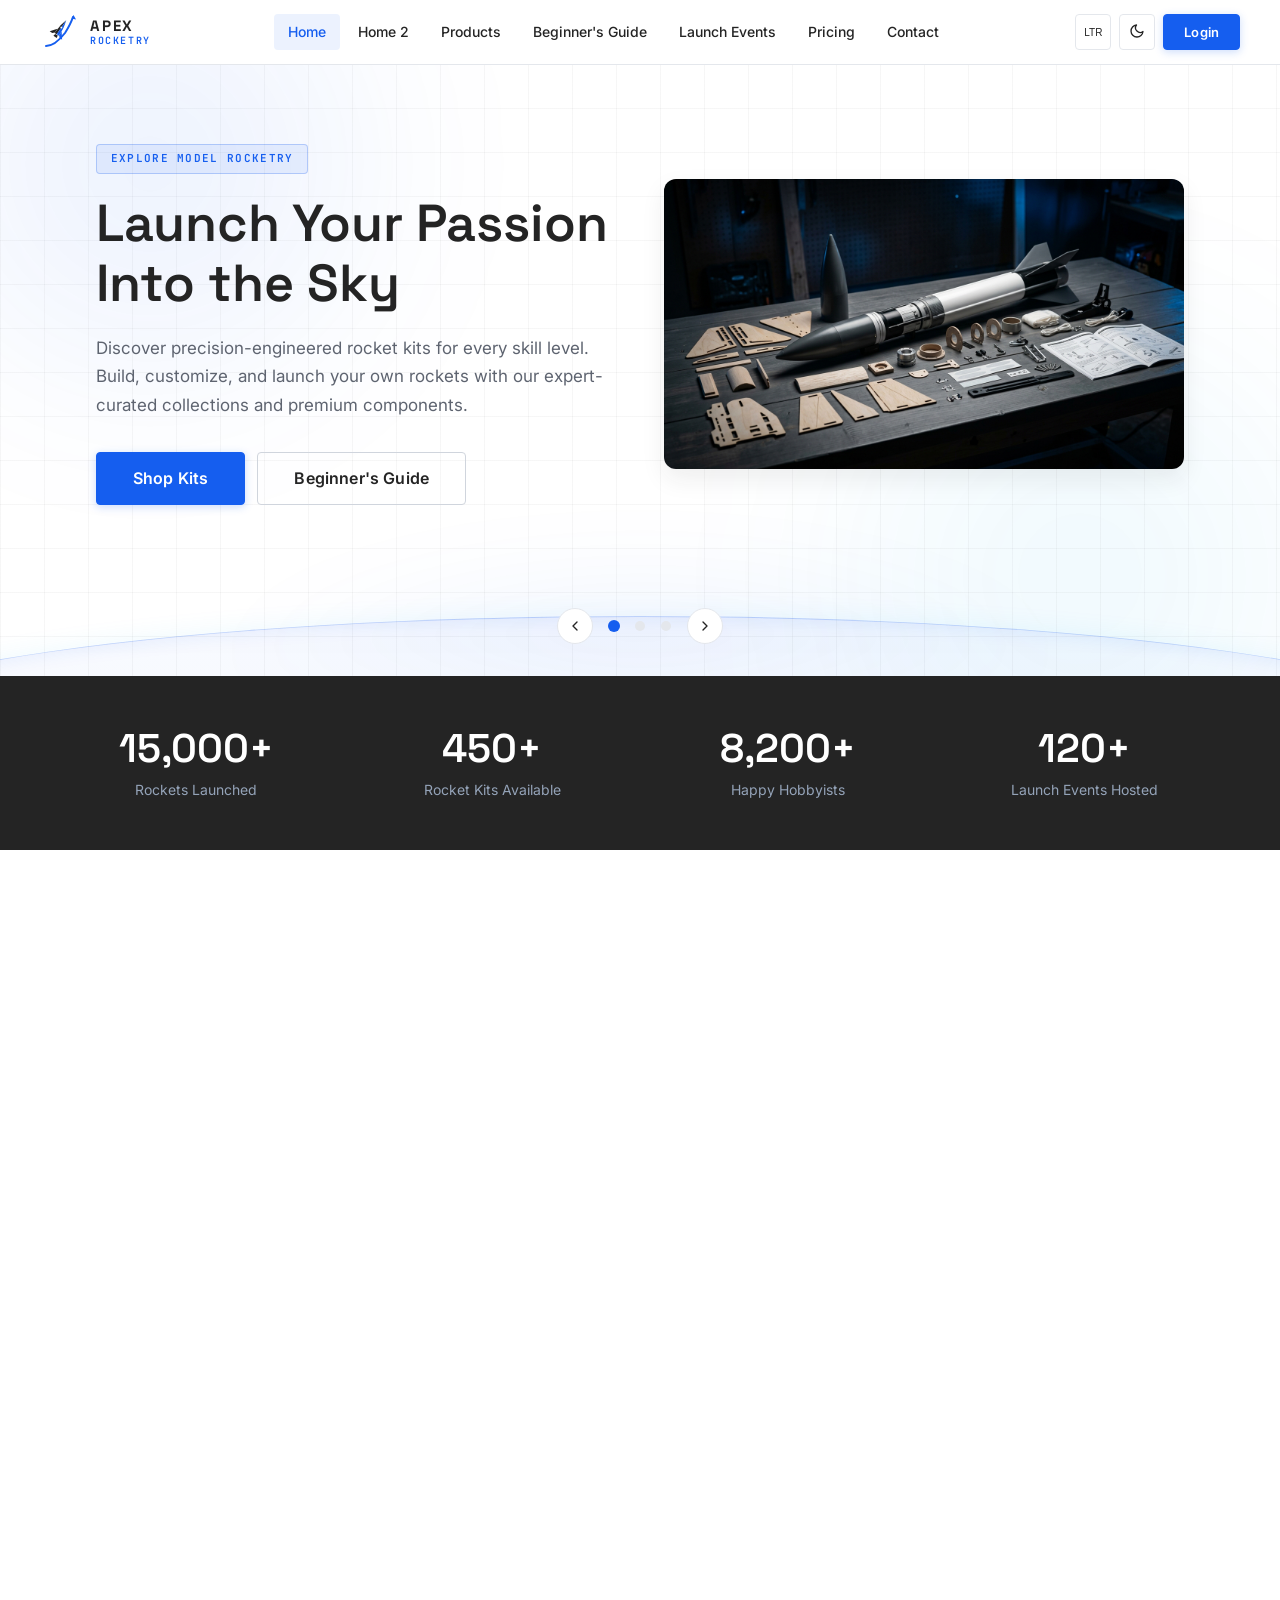
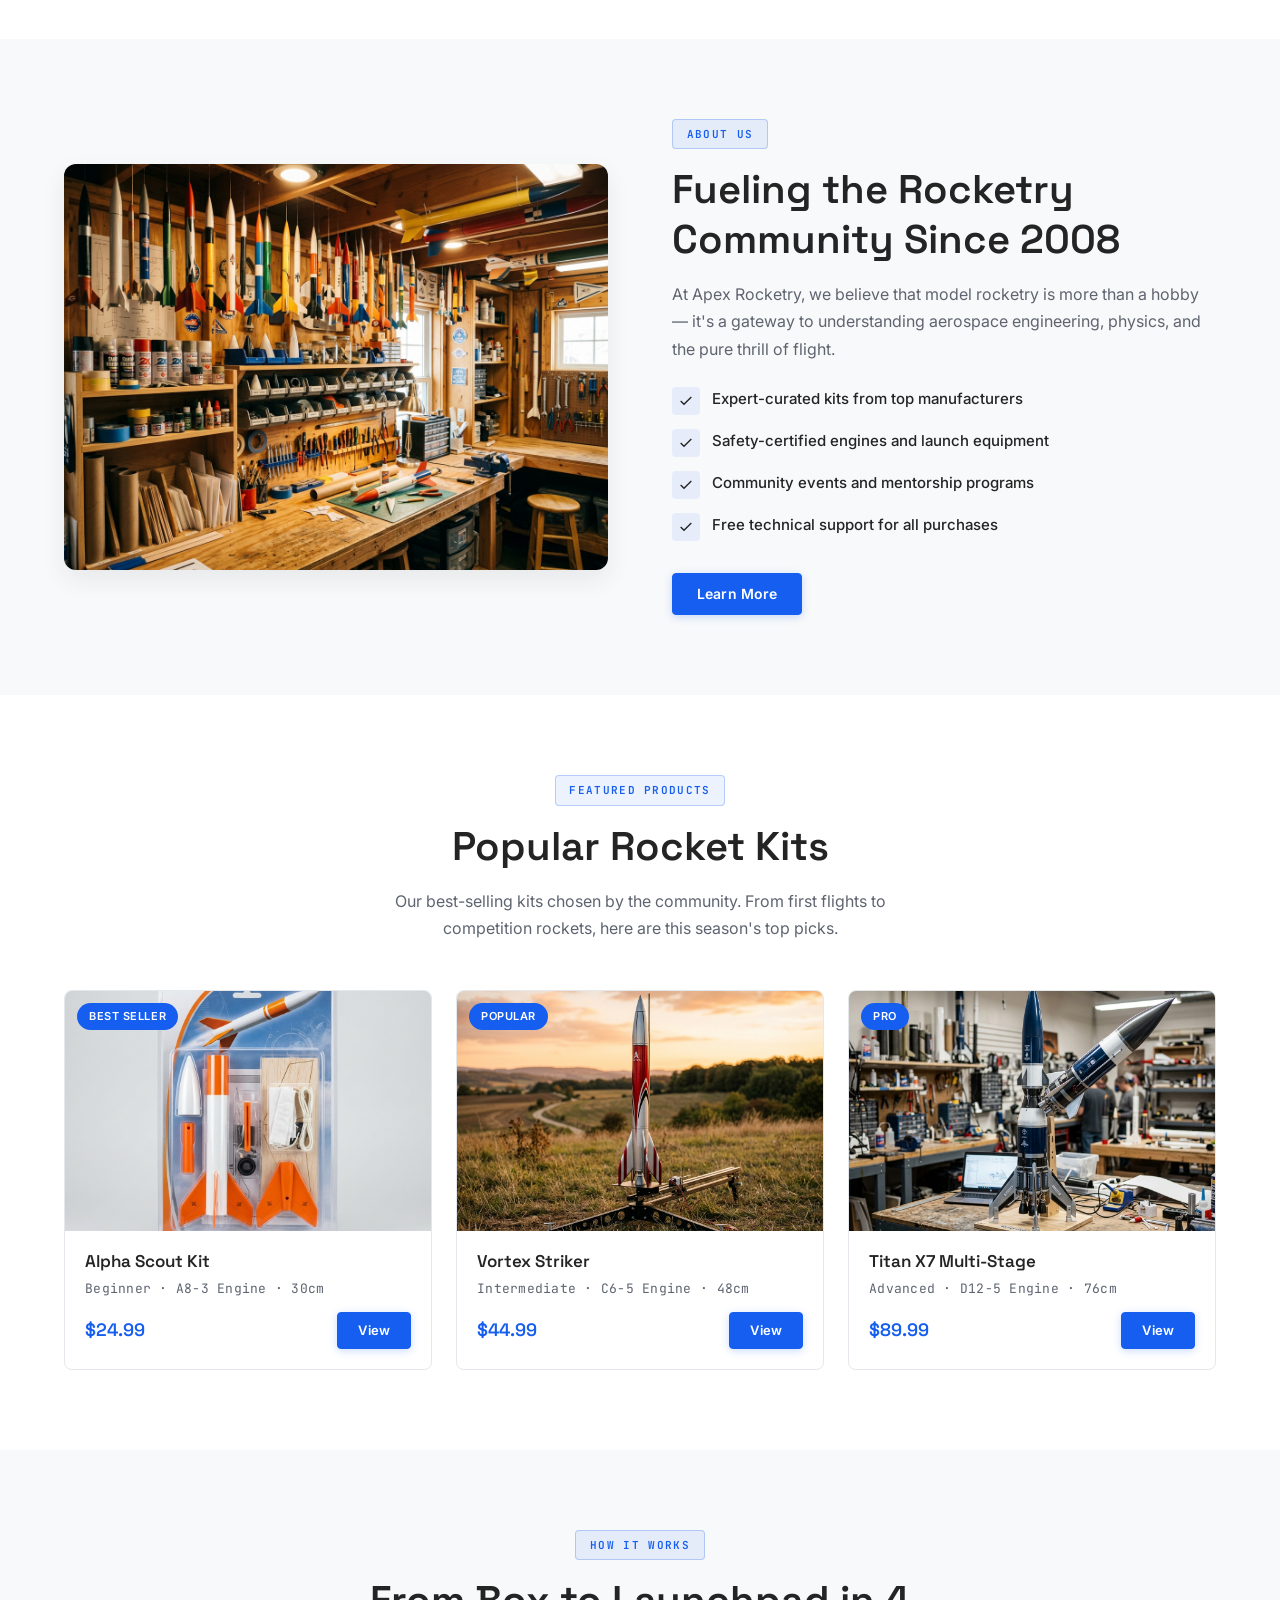
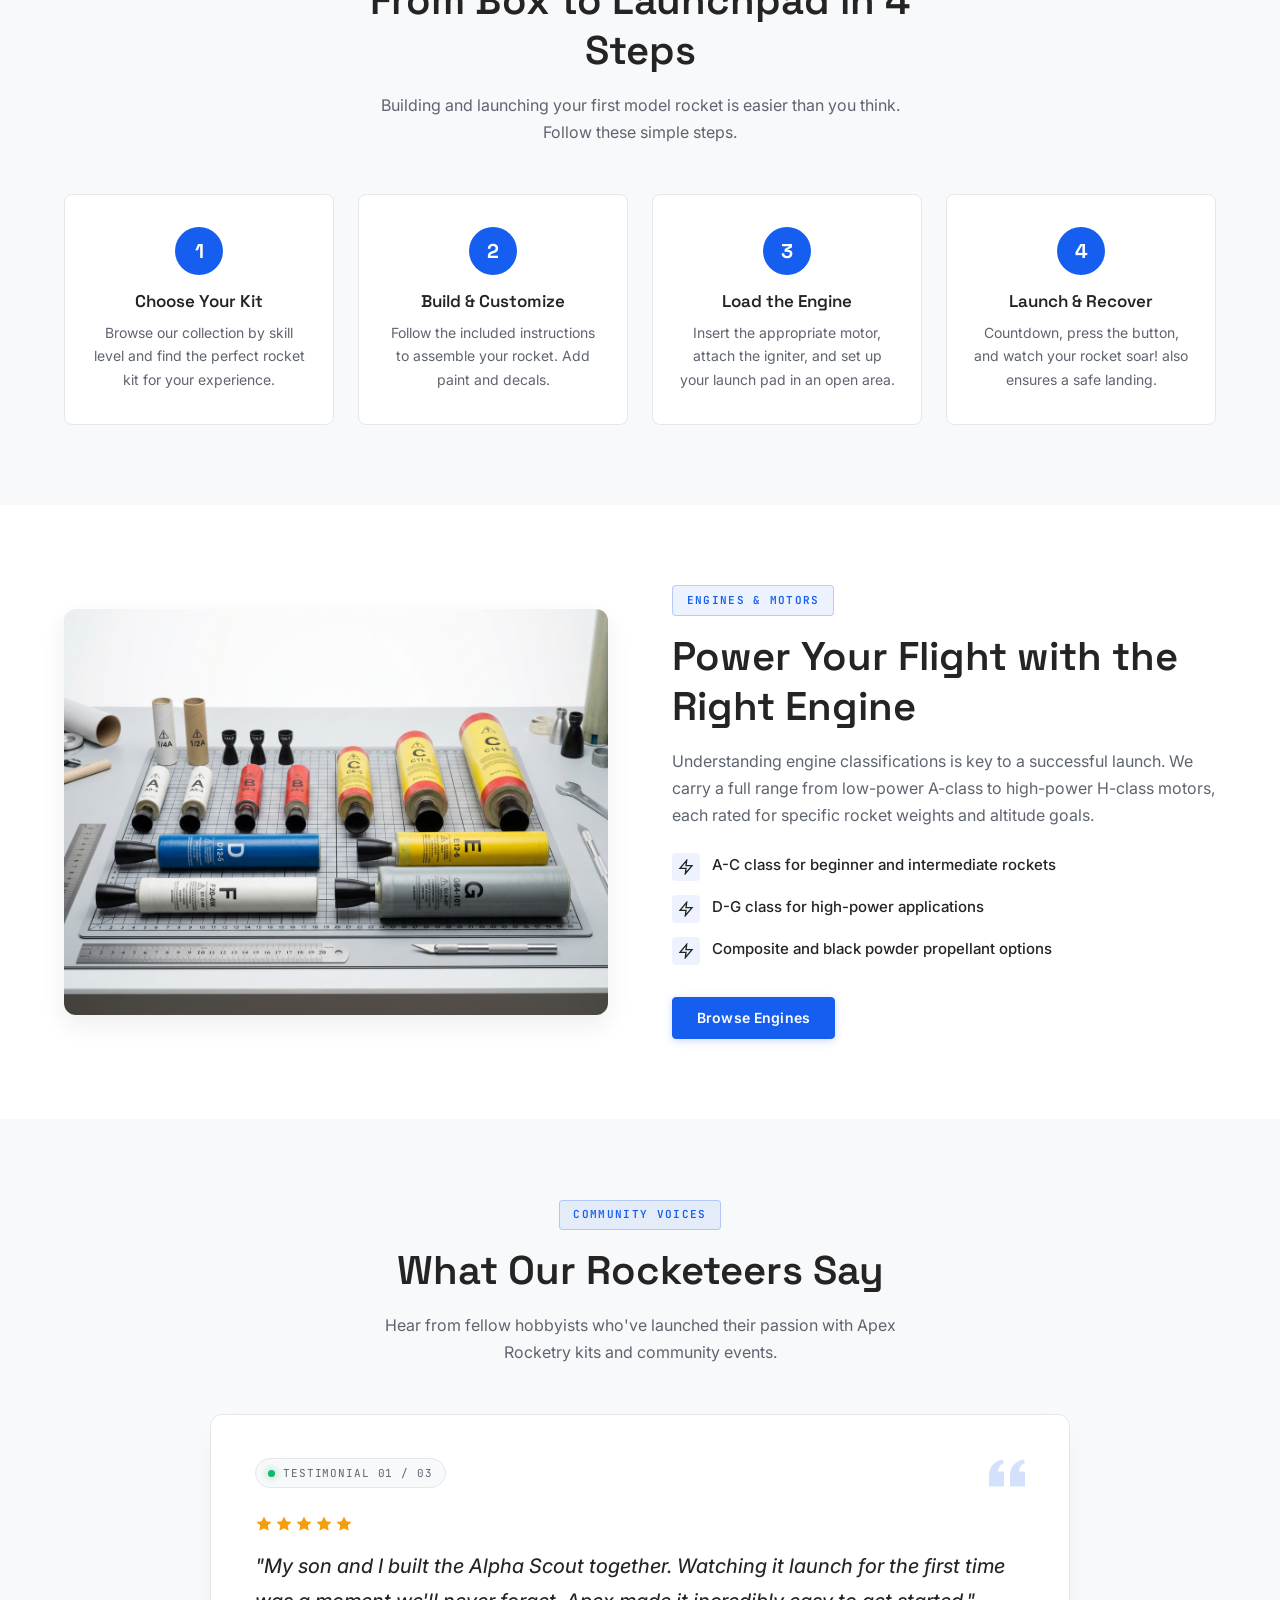
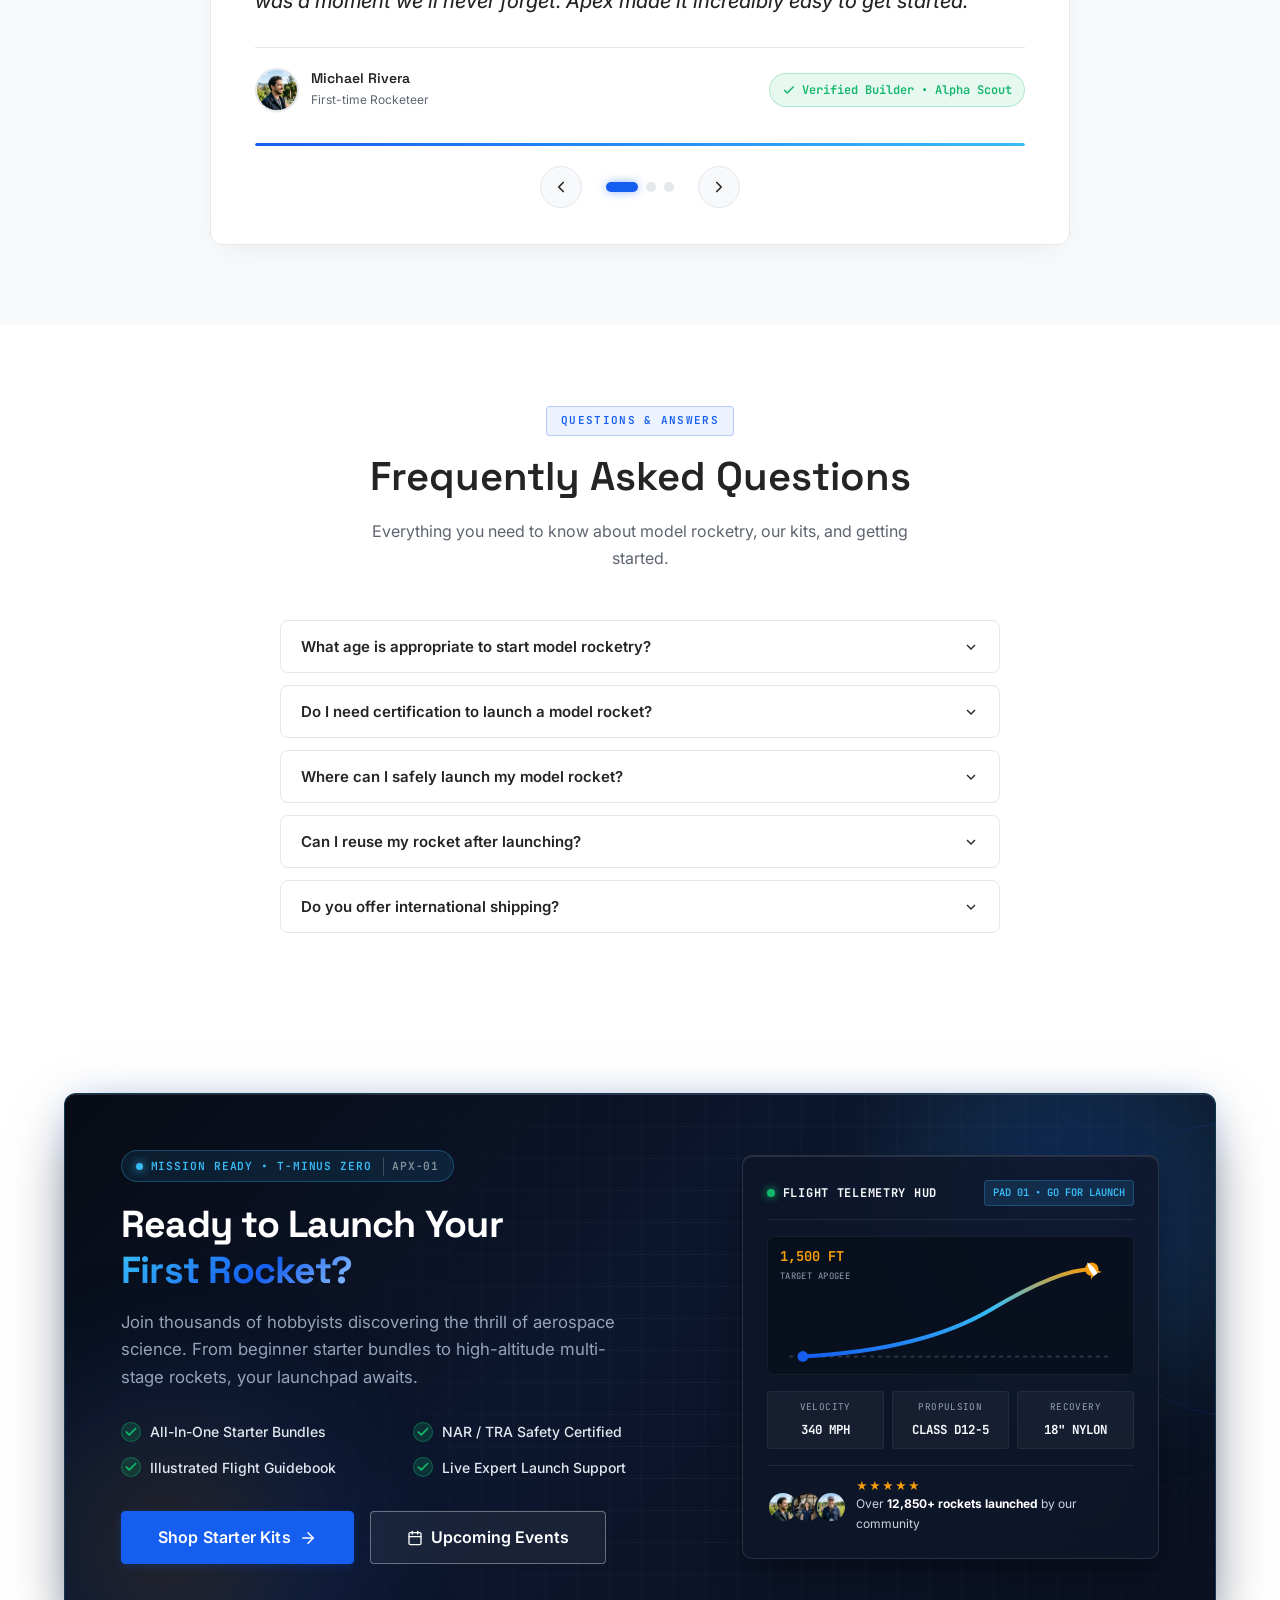
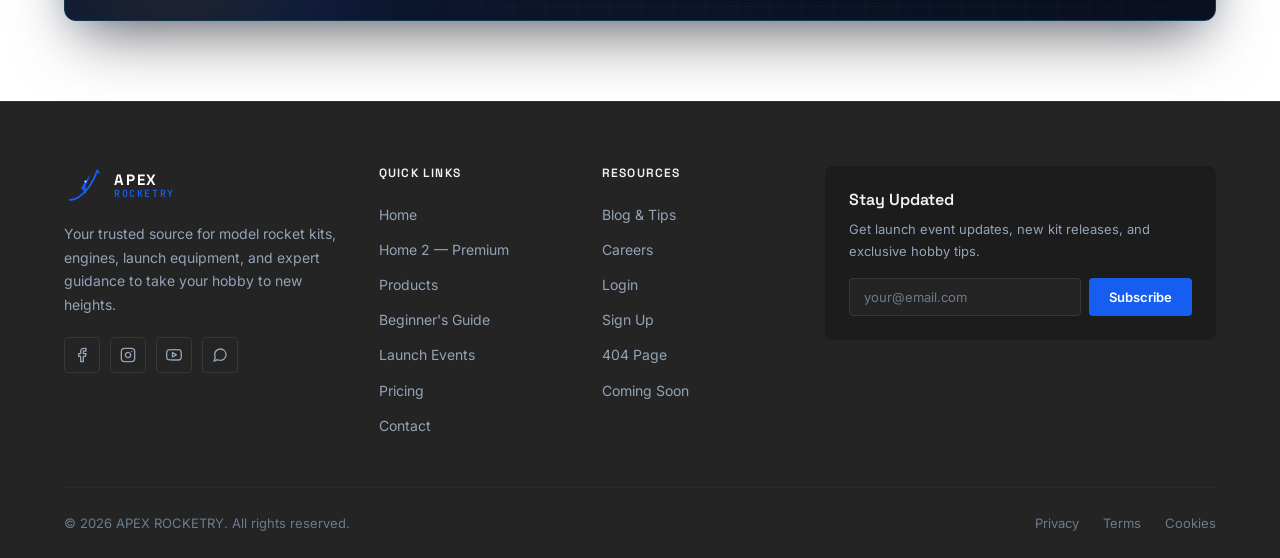
==== commit 915227fc: "v1" ====
--- a/index.html
+++ b/index.html
@@ -14,6 +14,15 @@
 
     <!-- ===== HERO SLIDER ===== -->
     <section class="hero-section" id="hero-section">
+        <!-- Interactive Aerospace Background Animation (Rerolled: Stratospheric Ascent & Rocket Launch Plume) -->
+        <div class="hero-bg-effects" aria-hidden="true">
+            <div class="hero-stratosphere-glow hero-glow-left"></div>
+            <div class="hero-stratosphere-glow hero-glow-right"></div>
+            <div class="hero-thrust-ambient"></div>
+            <canvas id="hero-space-canvas" class="hero-space-canvas"></canvas>
+            <div class="hero-horizon-arc"></div>
+        </div>
+
         <div class="hero-slides-track" id="hero-slides-track">
             <!-- Slide 1 -->
             <div class="hero-split-slide active">
@@ -81,6 +90,30 @@
         </div>
     </section>
 
+    <!-- ===== STATS BAR ===== -->
+    <section class="stats-bar">
+        <div class="container">
+            <div class="stats-grid">
+                <div class="stat-item animate-on-scroll">
+                    <h3><span data-count="15000" data-suffix="+">0</span></h3>
+                    <p>Rockets Launched</p>
+                </div>
+                <div class="stat-item animate-on-scroll">
+                    <h3><span data-count="450" data-suffix="+">0</span></h3>
+                    <p>Rocket Kits Available</p>
+                </div>
+                <div class="stat-item animate-on-scroll">
+                    <h3><span data-count="8200" data-suffix="+">0</span></h3>
+                    <p>Happy Hobbyists</p>
+                </div>
+                <div class="stat-item animate-on-scroll">
+                    <h3><span data-count="120" data-suffix="+">0</span></h3>
+                    <p>Launch Events Hosted</p>
+                </div>
+            </div>
+        </div>
+    </section>
+
     <!-- ===== CATEGORY CARDS ===== -->
     <section class="section">
         <div class="container">
@@ -91,7 +124,7 @@
             </div>
             <div class="category-grid">
                 <div class="category-card animate-on-scroll">
-                    <img src="assets/images/beginner-kit.jpg" alt="Beginner model rocket kit" class="category-card-img">
+                    <img src="assets/images/cat-beginner.jpg" alt="Beginner model rocket kit" class="category-card-img">
                     <div class="category-card-body">
                         <h3>Beginner Kits</h3>
                         <p>Easy-to-assemble kits with pre-colored parts and simple construction. Perfect for ages 10+ and first-time builders.</p>
@@ -99,7 +132,7 @@
                     </div>
                 </div>
                 <div class="category-card animate-on-scroll">
-                    <img src="assets/images/intermediate-rocket.jpg" alt="Intermediate model rocket on launch pad" class="category-card-img">
+                    <img src="assets/images/cat-intermediate.jpg" alt="Intermediate model rocket on launch pad" class="category-card-img">
                     <div class="category-card-body">
                         <h3>Intermediate Kits</h3>
                         <p>More detailed builds with custom painting, composite fins, and higher-thrust engines for experienced hobbyists.</p>
@@ -107,7 +140,7 @@
                     </div>
                 </div>
                 <div class="category-card animate-on-scroll">
-                    <img src="assets/images/advanced-rocket.jpg" alt="Advanced multi-stage model rocket in workshop" class="category-card-img">
+                    <img src="assets/images/cat-advanced.jpg" alt="Advanced multi-stage model rocket in workshop" class="category-card-img">
                     <div class="category-card-body">
                         <h3>Advanced & High Power</h3>
                         <p>Complex multi-stage rockets, dual deployment systems, and high-power engines for certified rocketeers.</p>
@@ -153,30 +186,6 @@
         </div>
     </section>
 
-    <!-- ===== STATS BAR ===== -->
-    <section class="stats-bar">
-        <div class="container">
-            <div class="stats-grid">
-                <div class="stat-item animate-on-scroll">
-                    <h3><span data-count="15000" data-suffix="+">0</span></h3>
-                    <p>Rockets Launched</p>
-                </div>
-                <div class="stat-item animate-on-scroll">
-                    <h3><span data-count="450" data-suffix="+">0</span></h3>
-                    <p>Rocket Kits Available</p>
-                </div>
-                <div class="stat-item animate-on-scroll">
-                    <h3><span data-count="8200" data-suffix="+">0</span></h3>
-                    <p>Happy Hobbyists</p>
-                </div>
-                <div class="stat-item animate-on-scroll">
-                    <h3><span data-count="120" data-suffix="+">0</span></h3>
-                    <p>Launch Events Hosted</p>
-                </div>
-            </div>
-        </div>
-    </section>
-
     <!-- ===== FEATURED PRODUCTS ===== -->
     <section class="section">
         <div class="container">
@@ -249,7 +258,7 @@
                 <div class="step-card animate-on-scroll">
                     <div class="step-number">2</div>
                     <h3>Build & Customize</h3>
-                    <p>Follow the included instructions to assemble your rocket. Add paint and decals for a personal touch.</p>
+                    <p>Follow the included instructions to assemble your rocket. Add paint and decals.</p>
                 </div>
                 <div class="step-card animate-on-scroll">
                     <div class="step-number">3</div>
@@ -259,7 +268,7 @@
                 <div class="step-card animate-on-scroll">
                     <div class="step-number">4</div>
                     <h3>Launch & Recover</h3>
-                    <p>Countdown, press the button, and watch your rocket soar! The parachute ensures a safe landing.</p>
+                    <p>Countdown, press the button, and watch your rocket soar! also ensures a safe landing.</p>
                 </div>
             </div>
         </div>
@@ -304,56 +313,130 @@
                 <h2 class="section-title">What Our Rocketeers Say</h2>
                 <p class="section-desc">Hear from fellow hobbyists who've launched their passion with Apex Rocketry kits and community events.</p>
             </div>
-            <div class="testimonials-grid">
-                <div class="testimonial-card animate-on-scroll">
-                    <div class="testimonial-stars">
-                        <svg xmlns="http://www.w3.org/2000/svg" width="16" height="16" viewBox="0 0 24 24" fill="currentColor"><polygon points="12 2 15.09 8.26 22 9.27 17 14.14 18.18 21.02 12 17.77 5.82 21.02 7 14.14 2 9.27 8.91 8.26 12 2"/></svg>
-                        <svg xmlns="http://www.w3.org/2000/svg" width="16" height="16" viewBox="0 0 24 24" fill="currentColor"><polygon points="12 2 15.09 8.26 22 9.27 17 14.14 18.18 21.02 12 17.77 5.82 21.02 7 14.14 2 9.27 8.91 8.26 12 2"/></svg>
-                        <svg xmlns="http://www.w3.org/2000/svg" width="16" height="16" viewBox="0 0 24 24" fill="currentColor"><polygon points="12 2 15.09 8.26 22 9.27 17 14.14 18.18 21.02 12 17.77 5.82 21.02 7 14.14 2 9.27 8.91 8.26 12 2"/></svg>
-                        <svg xmlns="http://www.w3.org/2000/svg" width="16" height="16" viewBox="0 0 24 24" fill="currentColor"><polygon points="12 2 15.09 8.26 22 9.27 17 14.14 18.18 21.02 12 17.77 5.82 21.02 7 14.14 2 9.27 8.91 8.26 12 2"/></svg>
-                        <svg xmlns="http://www.w3.org/2000/svg" width="16" height="16" viewBox="0 0 24 24" fill="currentColor"><polygon points="12 2 15.09 8.26 22 9.27 17 14.14 18.18 21.02 12 17.77 5.82 21.02 7 14.14 2 9.27 8.91 8.26 12 2"/></svg>
-                    </div>
-                    <p class="testimonial-text">"My son and I built the Alpha Scout together. Watching it launch for the first time was a moment we'll never forget. Apex made it incredibly easy to get started."</p>
-                    <div class="testimonial-author">
-                        <div class="testimonial-avatar">MR</div>
-                        <div class="testimonial-info">
-                            <h4>Michael Rivera</h4>
-                            <p>First-time Rocketeer</p>
-                        </div>
-                    </div>
-                </div>
-                <div class="testimonial-card animate-on-scroll">
-                    <div class="testimonial-stars">
-                        <svg xmlns="http://www.w3.org/2000/svg" width="16" height="16" viewBox="0 0 24 24" fill="currentColor"><polygon points="12 2 15.09 8.26 22 9.27 17 14.14 18.18 21.02 12 17.77 5.82 21.02 7 14.14 2 9.27 8.91 8.26 12 2"/></svg>
-                        <svg xmlns="http://www.w3.org/2000/svg" width="16" height="16" viewBox="0 0 24 24" fill="currentColor"><polygon points="12 2 15.09 8.26 22 9.27 17 14.14 18.18 21.02 12 17.77 5.82 21.02 7 14.14 2 9.27 8.91 8.26 12 2"/></svg>
-                        <svg xmlns="http://www.w3.org/2000/svg" width="16" height="16" viewBox="0 0 24 24" fill="currentColor"><polygon points="12 2 15.09 8.26 22 9.27 17 14.14 18.18 21.02 12 17.77 5.82 21.02 7 14.14 2 9.27 8.91 8.26 12 2"/></svg>
-                        <svg xmlns="http://www.w3.org/2000/svg" width="16" height="16" viewBox="0 0 24 24" fill="currentColor"><polygon points="12 2 15.09 8.26 22 9.27 17 14.14 18.18 21.02 12 17.77 5.82 21.02 7 14.14 2 9.27 8.91 8.26 12 2"/></svg>
-                        <svg xmlns="http://www.w3.org/2000/svg" width="16" height="16" viewBox="0 0 24 24" fill="currentColor"><polygon points="12 2 15.09 8.26 22 9.27 17 14.14 18.18 21.02 12 17.77 5.82 21.02 7 14.14 2 9.27 8.91 8.26 12 2"/></svg>
-                    </div>
-                    <p class="testimonial-text">"The Titan X7 multi-stage kit was an incredible engineering challenge. Apex's technical support helped me optimize my staging timing. Reached 1,200 feet!"</p>
-                    <div class="testimonial-author">
-                        <div class="testimonial-avatar">SK</div>
-                        <div class="testimonial-info">
-                            <h4>Sarah Kim</h4>
-                            <p>Certified L2 Rocketeer</p>
-                        </div>
-                    </div>
-                </div>
-                <div class="testimonial-card animate-on-scroll">
-                    <div class="testimonial-stars">
-                        <svg xmlns="http://www.w3.org/2000/svg" width="16" height="16" viewBox="0 0 24 24" fill="currentColor"><polygon points="12 2 15.09 8.26 22 9.27 17 14.14 18.18 21.02 12 17.77 5.82 21.02 7 14.14 2 9.27 8.91 8.26 12 2"/></svg>
-                        <svg xmlns="http://www.w3.org/2000/svg" width="16" height="16" viewBox="0 0 24 24" fill="currentColor"><polygon points="12 2 15.09 8.26 22 9.27 17 14.14 18.18 21.02 12 17.77 5.82 21.02 7 14.14 2 9.27 8.91 8.26 12 2"/></svg>
-                        <svg xmlns="http://www.w3.org/2000/svg" width="16" height="16" viewBox="0 0 24 24" fill="currentColor"><polygon points="12 2 15.09 8.26 22 9.27 17 14.14 18.18 21.02 12 17.77 5.82 21.02 7 14.14 2 9.27 8.91 8.26 12 2"/></svg>
-                        <svg xmlns="http://www.w3.org/2000/svg" width="16" height="16" viewBox="0 0 24 24" fill="currentColor"><polygon points="12 2 15.09 8.26 22 9.27 17 14.14 18.18 21.02 12 17.77 5.82 21.02 7 14.14 2 9.27 8.91 8.26 12 2"/></svg>
-                        <svg xmlns="http://www.w3.org/2000/svg" width="16" height="16" viewBox="0 0 24 24" fill="currentColor"><polygon points="12 2 15.09 8.26 22 9.27 17 14.14 18.18 21.02 12 17.77 5.82 21.02 7 14.14 2 9.27 8.91 8.26 12 2"/></svg>
-                    </div>
-                    <p class="testimonial-text">"The launch events are the best part. Meeting fellow hobbyists, comparing builds, and watching dozens of rockets fly — it's an incredible community experience."</p>
-                    <div class="testimonial-author">
-                        <div class="testimonial-avatar">DJ</div>
-                        <div class="testimonial-info">
-                            <h4>David Johnson</h4>
-                            <p>Club Member, 5 Years</p>
-                        </div>
+            <!-- Customer Testimonials 3-Slide Carousel (5-Second Auto-Switch) -->
+            <div class="testimonials-slider-wrapper animate-on-scroll" id="testimonials-slider-wrapper">
+                <div class="testimonials-slider-card">
+                    <!-- Top telemetry indicator & decorative watermark -->
+                    <div class="testimonial-card-header">
+                        <div class="testimonial-telemetry">
+                            <span class="testimonial-telemetry-dot"></span>
+                            <span class="testimonial-telemetry-text" id="testimonial-counter">TESTIMONIAL 01 / 03</span>
+                        </div>
+                        <div class="testimonial-quote-badge" aria-hidden="true">
+                            <svg xmlns="http://www.w3.org/2000/svg" width="36" height="36" viewBox="0 0 24 24" fill="currentColor">
+                                <path d="M14.017 21v-7.391c0-5.704 3.731-9.57 8.983-10.609l.995 2.151c-2.432.917-3.995 3.638-3.995 5.849h4v10h-9.983zm-14.017 0v-7.391c0-5.704 3.748-9.57 9-10.609l.996 2.151c-2.433.917-3.996 3.638-3.996 5.849h3.983v10h-9.983z"/>
+                            </svg>
+                        </div>
+                    </div>
+
+                    <!-- Slide Track containing 3 customer testimonial slides -->
+                    <div class="testimonials-slides-deck" id="testimonials-slides-deck">
+                        <!-- Slide 1: Michael Rivera -->
+                        <div class="testimonial-slide active" data-index="0" id="testimonial-slide-0" aria-hidden="false">
+                            <div class="testimonial-stars">
+                                <svg xmlns="http://www.w3.org/2000/svg" width="18" height="18" viewBox="0 0 24 24" fill="currentColor"><polygon points="12 2 15.09 8.26 22 9.27 17 14.14 18.18 21.02 12 17.77 5.82 21.02 7 14.14 2 9.27 8.91 8.26 12 2"/></svg>
+                                <svg xmlns="http://www.w3.org/2000/svg" width="18" height="18" viewBox="0 0 24 24" fill="currentColor"><polygon points="12 2 15.09 8.26 22 9.27 17 14.14 18.18 21.02 12 17.77 5.82 21.02 7 14.14 2 9.27 8.91 8.26 12 2"/></svg>
+                                <svg xmlns="http://www.w3.org/2000/svg" width="18" height="18" viewBox="0 0 24 24" fill="currentColor"><polygon points="12 2 15.09 8.26 22 9.27 17 14.14 18.18 21.02 12 17.77 5.82 21.02 7 14.14 2 9.27 8.91 8.26 12 2"/></svg>
+                                <svg xmlns="http://www.w3.org/2000/svg" width="18" height="18" viewBox="0 0 24 24" fill="currentColor"><polygon points="12 2 15.09 8.26 22 9.27 17 14.14 18.18 21.02 12 17.77 5.82 21.02 7 14.14 2 9.27 8.91 8.26 12 2"/></svg>
+                                <svg xmlns="http://www.w3.org/2000/svg" width="18" height="18" viewBox="0 0 24 24" fill="currentColor"><polygon points="12 2 15.09 8.26 22 9.27 17 14.14 18.18 21.02 12 17.77 5.82 21.02 7 14.14 2 9.27 8.91 8.26 12 2"/></svg>
+                            </div>
+                            <blockquote class="testimonial-quote-text">
+                                "My son and I built the Alpha Scout together. Watching it launch for the first time was a moment we'll never forget. Apex made it incredibly easy to get started."
+                            </blockquote>
+                            <div class="testimonial-author-row">
+                                <div class="testimonial-author">
+                                    <div class="testimonial-avatar">
+                                        <img src="assets/images/testimonial-michael.jpg" alt="Michael Rivera" width="56" height="56">
+                                    </div>
+                                    <div class="testimonial-info">
+                                        <h4>Michael Rivera</h4>
+                                        <p>First-time Rocketeer</p>
+                                    </div>
+                                </div>
+                                <div class="testimonial-verified-badge">
+                                    <svg xmlns="http://www.w3.org/2000/svg" width="14" height="14" viewBox="0 0 24 24" fill="none" stroke="currentColor" stroke-width="2.5"><polyline points="20 6 9 17 4 12"/></svg>
+                                    <span>Verified Builder • Alpha Scout</span>
+                                </div>
+                            </div>
+                        </div>
+
+                        <!-- Slide 2: Sarah Kim -->
+                        <div class="testimonial-slide" data-index="1" id="testimonial-slide-1" aria-hidden="true">
+                            <div class="testimonial-stars">
+                                <svg xmlns="http://www.w3.org/2000/svg" width="18" height="18" viewBox="0 0 24 24" fill="currentColor"><polygon points="12 2 15.09 8.26 22 9.27 17 14.14 18.18 21.02 12 17.77 5.82 21.02 7 14.14 2 9.27 8.91 8.26 12 2"/></svg>
+                                <svg xmlns="http://www.w3.org/2000/svg" width="18" height="18" viewBox="0 0 24 24" fill="currentColor"><polygon points="12 2 15.09 8.26 22 9.27 17 14.14 18.18 21.02 12 17.77 5.82 21.02 7 14.14 2 9.27 8.91 8.26 12 2"/></svg>
+                                <svg xmlns="http://www.w3.org/2000/svg" width="18" height="18" viewBox="0 0 24 24" fill="currentColor"><polygon points="12 2 15.09 8.26 22 9.27 17 14.14 18.18 21.02 12 17.77 5.82 21.02 7 14.14 2 9.27 8.91 8.26 12 2"/></svg>
+                                <svg xmlns="http://www.w3.org/2000/svg" width="18" height="18" viewBox="0 0 24 24" fill="currentColor"><polygon points="12 2 15.09 8.26 22 9.27 17 14.14 18.18 21.02 12 17.77 5.82 21.02 7 14.14 2 9.27 8.91 8.26 12 2"/></svg>
+                                <svg xmlns="http://www.w3.org/2000/svg" width="18" height="18" viewBox="0 0 24 24" fill="currentColor"><polygon points="12 2 15.09 8.26 22 9.27 17 14.14 18.18 21.02 12 17.77 5.82 21.02 7 14.14 2 9.27 8.91 8.26 12 2"/></svg>
+                            </div>
+                            <blockquote class="testimonial-quote-text">
+                                "The Titan X7 multi-stage kit was an incredible engineering challenge. Apex's technical support helped me optimize my staging timing. Reached 1,200 feet!"
+                            </blockquote>
+                            <div class="testimonial-author-row">
+                                <div class="testimonial-author">
+                                    <div class="testimonial-avatar">
+                                        <img src="assets/images/testimonial-sarah.jpg" alt="Sarah Kim" width="56" height="56">
+                                    </div>
+                                    <div class="testimonial-info">
+                                        <h4>Sarah Kim</h4>
+                                        <p>Certified L2 Rocketeer</p>
+                                    </div>
+                                </div>
+                                <div class="testimonial-verified-badge">
+                                    <svg xmlns="http://www.w3.org/2000/svg" width="14" height="14" viewBox="0 0 24 24" fill="none" stroke="currentColor" stroke-width="2.5"><polyline points="20 6 9 17 4 12"/></svg>
+                                    <span>Certified L2 • 1,200ft Altitude</span>
+                                </div>
+                            </div>
+                        </div>
+
+                        <!-- Slide 3: David Johnson -->
+                        <div class="testimonial-slide" data-index="2" id="testimonial-slide-2" aria-hidden="true">
+                            <div class="testimonial-stars">
+                                <svg xmlns="http://www.w3.org/2000/svg" width="18" height="18" viewBox="0 0 24 24" fill="currentColor"><polygon points="12 2 15.09 8.26 22 9.27 17 14.14 18.18 21.02 12 17.77 5.82 21.02 7 14.14 2 9.27 8.91 8.26 12 2"/></svg>
+                                <svg xmlns="http://www.w3.org/2000/svg" width="18" height="18" viewBox="0 0 24 24" fill="currentColor"><polygon points="12 2 15.09 8.26 22 9.27 17 14.14 18.18 21.02 12 17.77 5.82 21.02 7 14.14 2 9.27 8.91 8.26 12 2"/></svg>
+                                <svg xmlns="http://www.w3.org/2000/svg" width="18" height="18" viewBox="0 0 24 24" fill="currentColor"><polygon points="12 2 15.09 8.26 22 9.27 17 14.14 18.18 21.02 12 17.77 5.82 21.02 7 14.14 2 9.27 8.91 8.26 12 2"/></svg>
+                                <svg xmlns="http://www.w3.org/2000/svg" width="18" height="18" viewBox="0 0 24 24" fill="currentColor"><polygon points="12 2 15.09 8.26 22 9.27 17 14.14 18.18 21.02 12 17.77 5.82 21.02 7 14.14 2 9.27 8.91 8.26 12 2"/></svg>
+                                <svg xmlns="http://www.w3.org/2000/svg" width="18" height="18" viewBox="0 0 24 24" fill="currentColor"><polygon points="12 2 15.09 8.26 22 9.27 17 14.14 18.18 21.02 12 17.77 5.82 21.02 7 14.14 2 9.27 8.91 8.26 12 2"/></svg>
+                            </div>
+                            <blockquote class="testimonial-quote-text">
+                                "The launch events are the best part. Meeting fellow hobbyists, comparing builds, and watching dozens of rockets fly — it's an incredible community."
+                            </blockquote>
+                            <div class="testimonial-author-row">
+                                <div class="testimonial-author">
+                                    <div class="testimonial-avatar">
+                                        <img src="assets/images/testimonial-david.jpg" alt="David Johnson" width="56" height="56">
+                                    </div>
+                                    <div class="testimonial-info">
+                                        <h4>David Johnson</h4>
+                                        <p>Club Member, 5 Years</p>
+                                    </div>
+                                </div>
+                                <div class="testimonial-verified-badge">
+                                    <svg xmlns="http://www.w3.org/2000/svg" width="14" height="14" viewBox="0 0 24 24" fill="none" stroke="currentColor" stroke-width="2.5"><polyline points="20 6 9 17 4 12"/></svg>
+                                    <span>Club Veteran • 5 Years Active</span>
+                                </div>
+                            </div>
+                        </div>
+                    </div>
+
+                    <!-- Progress bar line indicating the 5-second timer cycle -->
+                    <div class="testimonial-progress-wrapper" title="5 second auto-switch countdown">
+                        <div class="testimonial-progress-fill" id="testimonial-progress-fill"></div>
+                    </div>
+
+                    <!-- Controls: Prev, Dots, Next -->
+                    <div class="testimonial-controls-bar">
+                        <button class="testimonial-nav-btn prev" id="testimonial-prev" aria-label="Previous testimonial" type="button">
+                            <svg xmlns="http://www.w3.org/2000/svg" width="18" height="18" viewBox="0 0 24 24" fill="none" stroke="currentColor" stroke-width="2.2" stroke-linecap="round" stroke-linejoin="round"><polyline points="15 18 9 12 15 6"/></svg>
+                        </button>
+                        <div class="testimonial-dots-group" id="testimonial-dots" role="tablist" aria-label="Testimonial slides">
+                            <button class="testimonial-dot active" data-index="0" role="tab" aria-selected="true" aria-label="Slide 1 of 3" type="button"></button>
+                            <button class="testimonial-dot" data-index="1" role="tab" aria-selected="false" aria-label="Slide 2 of 3" type="button"></button>
+                            <button class="testimonial-dot" data-index="2" role="tab" aria-selected="false" aria-label="Slide 3 of 3" type="button"></button>
+                        </div>
+                        <button class="testimonial-nav-btn next" id="testimonial-next" aria-label="Next testimonial" type="button">
+                            <svg xmlns="http://www.w3.org/2000/svg" width="18" height="18" viewBox="0 0 24 24" fill="none" stroke="currentColor" stroke-width="2.2" stroke-linecap="round" stroke-linejoin="round"><polyline points="9 18 15 12 9 6"/></svg>
+                        </button>
                     </div>
                 </div>
             </div>
@@ -409,14 +492,139 @@
     </section>
 
     <!-- ===== CTA BANNER ===== -->
-    <section class="section">
+    <section class="section cta-section-wrap">
         <div class="container">
             <div class="cta-banner animate-on-scroll">
-                <h2>Ready to Launch Your First Rocket?</h2>
-                <p>Join thousands of hobbyists who've discovered the thrill of model rocketry. Start with a beginner kit and reach for the sky.</p>
-                <div class="hero-actions">
-                    <a href="products.html" class="btn btn-primary btn-lg">Shop Starter Kits</a>
-                    <a href="events.html" class="btn btn-outline btn-lg" style="color:#fff;border-color:rgba(255,255,255,0.3);">Upcoming Events</a>
+                <!-- Background Aerospace Atmosphere & Grid -->
+                <div class="cta-bg-fx" aria-hidden="true">
+                    <div class="cta-glow cta-glow-top"></div>
+                    <div class="cta-glow cta-glow-bottom"></div>
+                    <div class="cta-grid-lines"></div>
+                    <svg class="cta-orbital-arcs" viewBox="0 0 800 400" fill="none" xmlns="http://www.w3.org/2000/svg">
+                        <circle cx="700" cy="200" r="280" stroke="rgba(56, 189, 248, 0.12)" stroke-width="1.5" stroke-dasharray="4 6"/>
+                        <circle cx="700" cy="200" r="180" stroke="rgba(21, 94, 239, 0.2)" stroke-width="1.5"/>
+                        <circle cx="700" cy="200" r="380" stroke="rgba(245, 158, 11, 0.08)" stroke-width="1" stroke-dasharray="8 8"/>
+                    </svg>
+                </div>
+
+                <div class="cta-content-grid">
+                    <!-- Left: Content & Action -->
+                    <div class="cta-main">
+                        <div class="cta-badge">
+                            <span class="cta-badge-beacon"></span>
+                            <span class="cta-badge-text">MISSION READY • T-MINUS ZERO</span>
+                            <span class="cta-badge-code">APX-01</span>
+                        </div>
+                        <h2>Ready to Launch Your <span class="cta-title-highlight">First Rocket?</span></h2>
+                        <p>Join thousands of hobbyists discovering the thrill of aerospace science. From beginner starter bundles to high-altitude multi-stage rockets, your launchpad awaits.</p>
+                        
+                        <!-- Value Perks -->
+                        <div class="cta-perks-list">
+                            <div class="cta-perk">
+                                <span class="cta-perk-icon">
+                                    <svg xmlns="http://www.w3.org/2000/svg" width="14" height="14" viewBox="0 0 24 24" fill="none" stroke="currentColor" stroke-width="3" stroke-linecap="round" stroke-linejoin="round"><polyline points="20 6 9 17 4 12"/></svg>
+                                </span>
+                                <span>All-In-One Starter Bundles</span>
+                            </div>
+                            <div class="cta-perk">
+                                <span class="cta-perk-icon">
+                                    <svg xmlns="http://www.w3.org/2000/svg" width="14" height="14" viewBox="0 0 24 24" fill="none" stroke="currentColor" stroke-width="3" stroke-linecap="round" stroke-linejoin="round"><polyline points="20 6 9 17 4 12"/></svg>
+                                </span>
+                                <span>NAR / TRA Safety Certified</span>
+                            </div>
+                            <div class="cta-perk">
+                                <span class="cta-perk-icon">
+                                    <svg xmlns="http://www.w3.org/2000/svg" width="14" height="14" viewBox="0 0 24 24" fill="none" stroke="currentColor" stroke-width="3" stroke-linecap="round" stroke-linejoin="round"><polyline points="20 6 9 17 4 12"/></svg>
+                                </span>
+                                <span>Illustrated Flight Guidebook</span>
+                            </div>
+                            <div class="cta-perk">
+                                <span class="cta-perk-icon">
+                                    <svg xmlns="http://www.w3.org/2000/svg" width="14" height="14" viewBox="0 0 24 24" fill="none" stroke="currentColor" stroke-width="3" stroke-linecap="round" stroke-linejoin="round"><polyline points="20 6 9 17 4 12"/></svg>
+                                </span>
+                                <span>Live Expert Launch Support</span>
+                            </div>
+                        </div>
+
+                        <div class="cta-actions">
+                            <a href="products.html" class="btn btn-primary btn-lg cta-btn-glow">
+                                <span>Shop Starter Kits</span>
+                                <svg xmlns="http://www.w3.org/2000/svg" width="18" height="18" viewBox="0 0 24 24" fill="none" stroke="currentColor" stroke-width="2" stroke-linecap="round" stroke-linejoin="round"><line x1="5" y1="12" x2="19" y2="12"/><polyline points="12 5 19 12 12 19"/></svg>
+                            </a>
+                            <a href="events.html" class="btn btn-outline btn-lg cta-btn-secondary">
+                                <svg xmlns="http://www.w3.org/2000/svg" width="16" height="16" viewBox="0 0 24 24" fill="none" stroke="currentColor" stroke-width="2" stroke-linecap="round" stroke-linejoin="round"><rect x="3" y="4" width="18" height="18" rx="2" ry="2"/><line x1="16" y1="2" x2="16" y2="6"/><line x1="8" y1="2" x2="8" y2="6"/><line x1="3" y1="10" x2="21" y2="10"/></svg>
+                                <span>Upcoming Events</span>
+                            </a>
+                        </div>
+                    </div>
+
+                    <!-- Right: Mission Telemetry HUD Card -->
+                    <div class="cta-visual-hud">
+                        <div class="cta-hud-card">
+                            <div class="cta-hud-header">
+                                <div class="cta-hud-title-wrap">
+                                    <span class="cta-hud-live-indicator"></span>
+                                    <span class="cta-hud-title">FLIGHT TELEMETRY HUD</span>
+                                </div>
+                                <span class="cta-hud-tag">PAD 01 • GO FOR LAUNCH</span>
+                            </div>
+
+                            <!-- Animated Trajectory Visual -->
+                            <div class="cta-hud-trajectory">
+                                <svg viewBox="0 0 260 90" class="cta-hud-trajectory-svg" fill="none" xmlns="http://www.w3.org/2000/svg">
+                                    <defs>
+                                        <linearGradient id="hudArcGrad" x1="0%" y1="100%" x2="100%" y2="0%">
+                                            <stop offset="0%" stop-color="#155EEF"/>
+                                            <stop offset="60%" stop-color="#38BDF8"/>
+                                            <stop offset="100%" stop-color="#F59E0B"/>
+                                        </linearGradient>
+                                    </defs>
+                                    <line x1="10" y1="80" x2="250" y2="80" stroke="rgba(148, 163, 184, 0.25)" stroke-width="1.5" stroke-dasharray="3 3"/>
+                                    <path d="M 20 80 Q 110 75 160 45 T 235 15" stroke="url(#hudArcGrad)" stroke-width="3" stroke-linecap="round"/>
+                                    <circle cx="20" cy="80" r="4" fill="#155EEF"/>
+                                    <circle cx="235" cy="15" r="5" fill="#F59E0B" class="cta-hud-apogee-pulse"/>
+                                    <g transform="translate(235, 15) rotate(-35) translate(-7, -7)">
+                                        <path d="M 7 1 C 8.5 4 9 7 9 12 L 5 12 C 5 7 5.5 4 7 1 Z" fill="#FFFFFF"/>
+                                        <polygon points="5,9 2,13 5,12" fill="#F59E0B"/>
+                                        <polygon points="9,9 12,13 9,12" fill="#F59E0B"/>
+                                    </g>
+                                </svg>
+                                <div class="cta-hud-alt-badge">
+                                    <span class="cta-hud-alt-val">1,500 FT</span>
+                                    <span class="cta-hud-alt-lbl">TARGET APOGEE</span>
+                                </div>
+                            </div>
+
+                            <!-- Telemetry Specs Readouts -->
+                            <div class="cta-hud-stats">
+                                <div class="cta-hud-stat">
+                                    <span class="cta-stat-label">VELOCITY</span>
+                                    <span class="cta-stat-val">340 MPH</span>
+                                </div>
+                                <div class="cta-hud-stat">
+                                    <span class="cta-stat-label">PROPULSION</span>
+                                    <span class="cta-stat-val">CLASS D12-5</span>
+                                </div>
+                                <div class="cta-hud-stat">
+                                    <span class="cta-stat-label">RECOVERY</span>
+                                    <span class="cta-stat-val">18" NYLON</span>
+                                </div>
+                            </div>
+
+                            <!-- Social Proof Strip -->
+                            <div class="cta-hud-proof">
+                                <div class="cta-proof-avatars">
+                                    <img src="assets/images/testimonial-michael.jpg" alt="Rocketeer" class="cta-proof-avatar">
+                                    <img src="assets/images/testimonial-sarah.jpg" alt="Rocketeer" class="cta-proof-avatar">
+                                    <img src="assets/images/testimonial-david.jpg" alt="Rocketeer" class="cta-proof-avatar">
+                                </div>
+                                <div class="cta-proof-text">
+                                    <div class="cta-proof-stars">★★★★★</div>
+                                    <p>Over <strong>12,850+ rockets launched</strong> by our community</p>
+                                </div>
+                            </div>
+                        </div>
+                    </div>
                 </div>
             </div>
         </div>
--- a/style.css
+++ b/style.css
@@ -1,64 +1,100 @@
 /* ===== APEX ROCKETRY — DESIGN SYSTEM ===== */
 
 /* --- Google Fonts --- */
-@import url('https://fonts.googleapis.com/css2?family=Outfit:wght@400;500;600;700&family=Inter:wght@400;500;600&display=swap');
+@import url('https://fonts.googleapis.com/css2?family=Space+Grotesk:wght@400;500;600;700&family=Inter:wght@300;400;500;600;700&family=JetBrains+Mono:wght@400;500;600;700&display=swap');
 
 /* --- CSS Custom Properties --- */
 :root {
-    --primary: #E8542E;
-    --primary-hover: #D44826;
-    --primary-light: #FFF5F2;
-    --primary-glow: rgba(232, 84, 46, 0.30);
-    --primary-subtle: rgba(232, 84, 46, 0.08);
-    --secondary: #0C1B2E;
-    --secondary-hover: #14253D;
-    --secondary-light: #F0F4F8;
-
-    --text-heading: #0C1B2E;
-    --text-body: #4A5568;
-    --text-muted: #8896A6;
+    /* Core Brand Colors - Strictly Two Main Colors */
+    --primary: #155EEF;        /* Aerospace Blue */
+    --primary-hover: #0B4FD9;
+    --primary-active: #0038B0;
+    --primary-light: #EFF4FF;
+    --primary-glow: rgba(21, 94, 239, 0.22);
+    --primary-subtle: rgba(21, 94, 239, 0.08);
+    --primary-border: rgba(21, 94, 239, 0.25);
+
+    --secondary: #242424;      /* Graphite Black */
+    --secondary-hover: #141414;
+    --secondary-light: #F4F5F6;
+
+    /* Light Mode Neutrals - Crisp pure white canvas & graphite black text */
     --bg-body: #FFFFFF;
-    --bg-surface: #F7F8FA;
+    --bg-surface: #F8F9FA;
     --bg-card: #FFFFFF;
-    --border-default: #E2E8F0;
-    --border-light: #EDF2F7;
-    --shadow-sm: 0 1px 3px rgba(0,0,0,0.04);
-    --shadow-md: 0 4px 16px rgba(0,0,0,0.06);
-    --shadow-lg: 0 12px 40px rgba(0,0,0,0.08);
-    --shadow-xl: 0 24px 64px rgba(0,0,0,0.10);
-    --shadow-card: 0 2px 12px rgba(0,0,0,0.05);
-    --shadow-card-hover: 0 12px 36px rgba(232,84,46,0.12), 0 4px 12px rgba(0,0,0,0.06);
-    --shadow-glow: 0 0 40px rgba(232,84,46,0.18);
-
-    --font-heading: 'Outfit', sans-serif;
-    --font-body: 'Inter', sans-serif;
-    --radius-sm: 0.5rem;
-    --radius-md: 0.75rem;
-    --radius-lg: 1rem;
-    --radius-xl: 1.25rem;
-    --radius-2xl: 1.5rem;
+    --bg-card-hover: #FFFFFF;
+
+    --text-heading: #242424;   /* Graphite Black */
+    --text-body: #242424;      /* Graphite Black */
+    --text-muted: #5E6470;
+    --text-subtle: #8A92A0;
+
+    --border-default: #E4E7EC; /* Thin crisp 1px borders */
+    --border-light: #F2F4F7;
+    --border-subtle: #EAECF0;
+    --border-dark: #D0D5DD;
+
+    /* Functional status indicators only */
+    --status-nominal: #12B76A;
+    --status-standby: #F79009;
+    --status-hold: #F04438;
+
+    /* Elevation */
+    --shadow-sm: 0 1px 2px rgba(36, 36, 36, 0.04);
+    --shadow-md: 0 4px 12px rgba(36, 36, 36, 0.06);
+    --shadow-lg: 0 10px 24px rgba(36, 36, 36, 0.08);
+    --shadow-xl: 0 20px 32px rgba(36, 36, 36, 0.10);
+    --shadow-card: 0 1px 3px rgba(36, 36, 36, 0.04);
+    --shadow-card-hover: 0 8px 24px rgba(21, 94, 239, 0.12), 0 2px 6px rgba(36, 36, 36, 0.04);
+    --shadow-glow: 0 0 24px rgba(21, 94, 239, 0.22);
+
+    /* Technical Typography */
+    --font-heading: 'Space Grotesk', -apple-system, BlinkMacSystemFont, sans-serif;
+    --font-body: 'Inter', -apple-system, BlinkMacSystemFont, sans-serif;
+    --font-mono: 'JetBrains Mono', SFMono-Regular, Consolas, monospace;
+
+    /* Aerospace Precision Radii */
+    --radius-xs: 2px;
+    --radius-sm: 4px;
+    --radius-md: 6px;
+    --radius-lg: 8px;
+    --radius-xl: 10px;
+    --radius-2xl: 12px;
     --radius-full: 9999px;
-    --transition-fast: all 0.2s cubic-bezier(0.4, 0, 0.2, 1);
-    --transition-smooth: all 0.35s cubic-bezier(0.4, 0, 0.2, 1);
-    --transition-premium: all 0.5s cubic-bezier(0.16, 1, 0.3, 1);
+
+    --transition-fast: all 0.15s cubic-bezier(0.4, 0, 0.2, 1);
+    --transition-smooth: all 0.25s cubic-bezier(0.4, 0, 0.2, 1);
+    --transition-premium: all 0.4s cubic-bezier(0.16, 1, 0.3, 1);
 }
 
 /* --- Dark Mode --- */
 .dark {
-    --text-heading: #F1F3F5;
-    --text-body: #A0AEC0;
-    --text-muted: #6B7B8D;
-    --bg-body: #0A0F18;
-    --bg-surface: #111827;
-    --bg-card: #1A202C;
-    --border-default: #2D3748;
-    --border-light: #1A202C;
-    --shadow-sm: 0 1px 3px rgba(0,0,0,0.3);
-    --shadow-md: 0 4px 16px rgba(0,0,0,0.4);
-    --shadow-lg: 0 12px 40px rgba(0,0,0,0.5);
-    --shadow-xl: 0 24px 64px rgba(0,0,0,0.6);
-    --shadow-card: 0 2px 12px rgba(0,0,0,0.3);
-    --shadow-card-hover: 0 12px 36px rgba(232,84,46,0.15), 0 4px 12px rgba(0,0,0,0.4);
+    /* Dark Mode - Graphite Black / near-black backgrounds */
+    --bg-body: #161719;        /* Graphite Black foundation */
+    --bg-surface: #1E2024;     /* Dark grey mission panel */
+    --bg-card: #242424;        /* Graphite Black cards */
+    --bg-card-hover: #2B2D33;
+
+    --text-heading: #F8F9FA;   /* White / light grey headings */
+    --text-body: #D0D5DD;      /* Light grey body text */
+    --text-muted: #94969C;
+    --text-subtle: #667085;
+
+    --border-default: #33373E; /* Thin subtle borders */
+    --border-light: #282A30;
+    --border-subtle: #3E424B;
+    --border-dark: #4B515D;
+
+    --primary-glow: rgba(21, 94, 239, 0.35);
+    --primary-subtle: rgba(21, 94, 239, 0.15);
+    --primary-border: rgba(21, 94, 239, 0.40);
+
+    --shadow-sm: 0 1px 2px rgba(0, 0, 0, 0.4);
+    --shadow-md: 0 4px 12px rgba(0, 0, 0, 0.45);
+    --shadow-lg: 0 12px 28px rgba(0, 0, 0, 0.55);
+    --shadow-xl: 0 24px 40px rgba(0, 0, 0, 0.65);
+    --shadow-card: 0 2px 8px rgba(0, 0, 0, 0.35);
+    --shadow-card-hover: 0 10px 28px rgba(21, 94, 239, 0.22), 0 4px 10px rgba(0, 0, 0, 0.5);
 }
 
 /* --- Base Reset --- */
@@ -147,15 +183,22 @@
     display: inline-flex;
     align-items: center;
     gap: 0.5rem;
-    font-size: 0.75rem;
+    font-family: var(--font-mono);
+    font-size: 0.6875rem;
     font-weight: 600;
     text-transform: uppercase;
     letter-spacing: 0.12em;
     color: var(--primary);
     background: var(--primary-subtle);
-    padding: 0.375rem 1rem;
-    border-radius: var(--radius-full);
+    border: 1px solid var(--primary-border);
+    padding: 0.3rem 0.85rem;
+    border-radius: var(--radius-sm);
     margin-bottom: 1rem;
+}
+.dark .section-label {
+    color: #70B4FF;
+    background: rgba(21, 94, 239, 0.16);
+    border-color: rgba(112, 180, 255, 0.35);
 }
 
 .section-title {
@@ -177,62 +220,159 @@
     gap: 0.5rem;
     font-family: var(--font-body);
     font-weight: 600;
-    font-size: 0.9375rem;
-    padding: 0.75rem 1.75rem;
-    border-radius: var(--radius-md);
-    border: 2px solid transparent;
+    font-size: 0.875rem;
+    padding: 0.65rem 1.5rem;
+    border-radius: var(--radius-sm);
+    border: 1px solid transparent;
     cursor: pointer;
-    transition: var(--transition-fast);
+    transition: all 0.22s cubic-bezier(0.16, 1, 0.3, 1);
     white-space: nowrap;
     text-align: center;
     line-height: 1.4;
+    letter-spacing: 0.01em;
+    position: relative;
+    user-select: none;
 }
 
 .btn svg {
     flex-shrink: 0;
     display: block;
-}
-
-.btn-primary {
+    transition: transform 0.22s cubic-bezier(0.16, 1, 0.3, 1);
+}
+
+.btn:hover svg {
+    transform: translateX(2px);
+}
+[dir="rtl"] .btn:hover svg {
+    transform: translateX(-2px);
+}
+
+/* Primary Button */
+.btn-primary,
+a.btn-primary {
     background: var(--primary);
-    color: #fff;
+    color: #FFFFFF !important;
     border-color: var(--primary);
-}
-.btn-primary:hover {
+    box-shadow: 0 2px 8px rgba(21, 94, 239, 0.22);
+}
+
+.btn-primary:hover,
+a.btn-primary:hover,
+.btn-primary:focus-visible,
+a.btn-primary:focus-visible {
     background: var(--primary-hover);
+    color: #FFFFFF !important;
     border-color: var(--primary-hover);
-    transform: translateY(-1px);
-    box-shadow: 0 6px 20px var(--primary-glow);
-}
-
-.btn-secondary {
+    transform: translateY(-2px);
+    box-shadow: 0 0 0 1px rgba(21, 94, 239, 0.45), 0 8px 24px -2px rgba(21, 94, 239, 0.55), 0 0 18px rgba(21, 94, 239, 0.35);
+}
+
+.btn-primary:active,
+a.btn-primary:active {
+    transform: translateY(0);
+    box-shadow: 0 2px 8px rgba(21, 94, 239, 0.35);
+}
+
+/* Secondary Button */
+.btn-secondary,
+a.btn-secondary {
     background: var(--secondary);
-    color: #fff;
+    color: #FFFFFF !important;
     border-color: var(--secondary);
-}
-.btn-secondary:hover {
+    box-shadow: 0 2px 6px rgba(0, 0, 0, 0.12);
+}
+
+.btn-secondary:hover,
+a.btn-secondary:hover,
+.btn-secondary:focus-visible,
+a.btn-secondary:focus-visible {
     background: var(--secondary-hover);
+    color: #FFFFFF !important;
     border-color: var(--secondary-hover);
-    transform: translateY(-1px);
-}
-.dark .btn-secondary {
-    background: #2D3748;
-    border-color: #2D3748;
-}
-.dark .btn-secondary:hover {
-    background: #4A5568;
-    border-color: #4A5568;
-}
-
-.btn-outline {
+    transform: translateY(-2px);
+    box-shadow: 0 6px 20px -2px rgba(0, 0, 0, 0.25);
+}
+
+.btn-secondary:active,
+a.btn-secondary:active {
+    transform: translateY(0);
+}
+
+/* Secondary Button in Dark Mode */
+.dark .btn-secondary,
+.dark a.btn-secondary {
+    background: #282A2E;
+    border-color: #33373E;
+    color: #F8F9FA !important;
+    box-shadow: 0 2px 6px rgba(0, 0, 0, 0.35);
+}
+
+.dark .btn-secondary:hover,
+.dark a.btn-secondary:hover,
+.dark .btn-secondary:focus-visible,
+.dark a.btn-secondary:focus-visible {
+    background: #33373E;
+    border-color: #4B515D;
+    color: #FFFFFF !important;
+    transform: translateY(-2px);
+    box-shadow: 0 8px 20px -2px rgba(0, 0, 0, 0.5);
+}
+
+.dark .btn-secondary:active,
+.dark a.btn-secondary:active {
+    transform: translateY(0);
+}
+
+/* Outline Button - Light Mode */
+.btn-outline,
+a.btn-outline {
     background: transparent;
-    color: var(--primary);
+    color: var(--text-heading);
+    border-color: var(--border-dark);
+}
+
+.btn-outline:hover,
+a.btn-outline:hover,
+.btn-outline:focus-visible,
+a.btn-outline:focus-visible {
+    background: var(--primary);
+    color: #FFFFFF !important;
     border-color: var(--primary);
-}
-.btn-outline:hover {
+    transform: translateY(-2px);
+    box-shadow: 0 6px 20px -2px rgba(21, 94, 239, 0.35);
+}
+
+.btn-outline:active,
+a.btn-outline:active {
+    transform: translateY(0);
+}
+
+/* Outline Button - Dark Mode (Crisp high-contrast HUD styling) */
+.dark .btn-outline,
+.dark a.btn-outline {
+    background: rgba(255, 255, 255, 0.05);
+    backdrop-filter: blur(8px);
+    -webkit-backdrop-filter: blur(8px);
+    color: #FFFFFF !important;
+    border-color: rgba(255, 255, 255, 0.28);
+    box-shadow: 0 2px 8px rgba(0, 0, 0, 0.25);
+}
+
+.dark .btn-outline:hover,
+.dark a.btn-outline:hover,
+.dark .btn-outline:focus-visible,
+.dark a.btn-outline:focus-visible {
     background: var(--primary);
-    color: #fff;
-    transform: translateY(-1px);
+    border-color: var(--primary);
+    color: #FFFFFF !important;
+    transform: translateY(-2px);
+    box-shadow: 0 0 0 1px rgba(21, 94, 239, 0.45), 0 8px 24px -2px rgba(21, 94, 239, 0.55), 0 0 18px rgba(21, 94, 239, 0.35);
+}
+
+.dark .btn-outline:active,
+.dark a.btn-outline:active {
+    transform: translateY(0);
+    box-shadow: 0 2px 8px rgba(21, 94, 239, 0.3);
 }
 
 .btn-sm {
@@ -252,16 +392,16 @@
     left: 0;
     right: 0;
     z-index: 1000;
-    background: rgba(255,255,255,0.92);
+    background: rgba(255, 255, 255, 0.94);
     backdrop-filter: blur(12px);
     -webkit-backdrop-filter: blur(12px);
-    border-bottom: 1px solid var(--border-light);
+    border-bottom: 1px solid var(--border-default);
     transition: var(--transition-smooth);
     padding: 0 1.5rem;
 }
 .dark .navbar {
-    background: rgba(10,15,24,0.92);
-    border-bottom-color: var(--border-default);
+    background: rgba(22, 23, 25, 0.94);
+    border-bottom: 1px solid var(--border-default);
 }
 .navbar.scrolled {
     box-shadow: var(--shadow-md);
@@ -286,6 +426,15 @@
     display: block;
     flex-shrink: 0;
 }
+.nav-logo-svg {
+    display: block;
+    flex-shrink: 0;
+}
+.logo-mark-graphite {
+    fill: var(--text-heading) !important;
+    color: var(--text-heading) !important;
+    transition: fill var(--transition-fast);
+}
 .nav-logo-text {
     display: flex;
     flex-direction: column;
@@ -294,16 +443,17 @@
 .brand-top {
     font-family: var(--font-heading);
     font-weight: 700;
-    font-size: 1rem;
+    font-size: 0.9375rem;
     color: var(--text-heading);
-    letter-spacing: 0.08em;
+    letter-spacing: 0.12em;
 }
 .brand-bottom {
-    font-family: var(--font-body);
-    font-size: 0.6875rem;
-    font-weight: 500;
+    font-family: var(--font-mono);
+    font-size: 0.625rem;
+    font-weight: 600;
     color: var(--primary);
-    letter-spacing: 0.02em;
+    letter-spacing: 0.16em;
+    text-transform: uppercase;
 }
 
 .nav-links {
@@ -314,14 +464,22 @@
 .nav-link {
     font-size: 0.875rem;
     font-weight: 500;
-    color: var(--text-body);
+    color: var(--secondary);
     padding: 0.375rem 0.875rem;
     border-radius: var(--radius-sm);
     transition: var(--transition-fast);
 }
+.dark .nav-link {
+    color: #D0D5DD;
+}
 .nav-link:hover,
 .nav-link.active {
     color: var(--primary);
+    background: var(--primary-subtle);
+}
+.dark .nav-link:hover,
+.dark .nav-link.active {
+    color: #FFFFFF;
     background: var(--primary-subtle);
 }
 
@@ -447,7 +605,8 @@
 /* ===== FOOTER ===== */
 .footer {
     background: var(--secondary);
-    color: #CBD5E0;
+    border-top: 1px solid #333333;
+    color: #94969C;
     padding: 4rem 0 0;
 }
 
@@ -476,7 +635,7 @@
     display: inline-flex;
     align-items: center;
     justify-content: center;
-    border: 1px solid #334155;
+    border: 1px solid #33373E;
     border-radius: var(--radius-sm);
     color: #94A3B8;
     transition: var(--transition-fast);
@@ -484,7 +643,7 @@
 .footer-social-link:hover {
     color: var(--primary);
     border-color: var(--primary);
-    background: rgba(232,84,46,0.1);
+    background: rgba(21, 94, 239, 0.1);
 }
 
 .footer-col-title {
@@ -514,7 +673,7 @@
 }
 
 .footer-newsletter-card {
-    background: #14253D;
+    background: #1C1C1C;
     border-radius: var(--radius-lg);
     padding: 1.5rem;
 }
@@ -536,8 +695,8 @@
     flex: 1;
     padding: 0.625rem 0.875rem;
     border-radius: var(--radius-sm);
-    border: 1px solid #334155;
-    background: #0C1B2E;
+    border: 1px solid #33373E;
+    background: #242424;
     color: #F1F3F5;
     font-size: 0.8125rem;
     font-family: var(--font-body);
@@ -565,6 +724,7 @@
 }
 .footer-newsletter-btn:hover {
     background: var(--primary-hover);
+    color: #FFFFFF !important;
 }
 
 .footer-bottom {
@@ -573,7 +733,7 @@
     align-items: center;
     padding: 1.5rem 0;
     margin-top: 3rem;
-    border-top: 1px solid #1E293B;
+    border-top: 1px solid #282A30;
 }
 
 .footer-copyright {
@@ -608,19 +768,26 @@
 .hero-slides-track {
     position: relative;
     width: 100%;
+    z-index: 2;
 }
 
 .hero-split-slide {
     position: absolute;
     top: 0; left: 0; right: 0; bottom: 0;
     opacity: 0;
-    transition: opacity 0.7s ease;
-    display: flex;
-    align-items: center;
+    visibility: hidden;
+    pointer-events: none;
+    transition: opacity 0.7s ease, visibility 0.7s ease;
+    display: flex;
+    align-items: center;
+    z-index: 1;
 }
 .hero-split-slide.active {
     position: relative;
     opacity: 1;
+    visibility: visible;
+    pointer-events: auto;
+    z-index: 2;
 }
 
 .hero-split-inner {
@@ -670,6 +837,8 @@
 }
 
 .hero-controls {
+    position: relative;
+    z-index: 3;
     display: flex;
     align-items: center;
     justify-content: center;
@@ -718,7 +887,7 @@
     display: flex;
     align-items: center;
     overflow: hidden;
-    background: #0C1B2E;
+    background: #242424;
 }
 
 .hero-cinematic-track {
@@ -779,7 +948,7 @@
     left: 0;
     right: 0;
     bottom: 0;
-    background: linear-gradient(135deg, rgba(12,27,46,0.90) 0%, rgba(12,27,46,0.58) 100%);
+    background: linear-gradient(135deg, rgba(36, 36, 36, 0.90) 0%, rgba(36, 36, 36, 0.58) 100%);
 }
 
 .hero-cinematic-content {
@@ -793,10 +962,13 @@
 }
 
 .hero-cinematic-content .section-label {
-    background: rgba(232,84,46,0.22);
-    color: #FF8A65;
-    border: 1px solid rgba(232,84,46,0.3);
+    background: rgba(21, 94, 239, 0.28);
+    color: #93C5FD;
+    border: 1px solid rgba(147, 197, 253, 0.45);
+    backdrop-filter: blur(8px);
+    -webkit-backdrop-filter: blur(8px);
     margin-bottom: 1.25rem;
+    box-shadow: 0 0 16px rgba(21, 94, 239, 0.3);
 }
 
 .hero-cinematic-content h1 {
@@ -862,7 +1034,7 @@
     height: 40px;
     border-radius: 50%;
     border: 1px solid rgba(255, 255, 255, 0.2);
-    background: rgba(12, 27, 46, 0.65);
+    background: rgba(36, 36, 36,  0.65);
     backdrop-filter: blur(8px);
     -webkit-backdrop-filter: blur(8px);
     color: #fff;
@@ -1349,8 +1521,8 @@
 }
 
 .testimonial-avatar {
-    width: 40px;
-    height: 40px;
+    width: 44px;
+    height: 44px;
     border-radius: 50%;
     background: var(--primary-subtle);
     display: inline-flex;
@@ -1361,6 +1533,16 @@
     font-size: 1rem;
     color: var(--primary);
     flex-shrink: 0;
+    overflow: hidden;
+    border: 2px solid var(--border-default);
+    box-shadow: var(--shadow-sm);
+}
+
+.testimonial-avatar img {
+    width: 100%;
+    height: 100%;
+    object-fit: cover;
+    display: block;
 }
 
 .testimonial-info h4 {
@@ -1373,43 +1555,1065 @@
     color: var(--text-muted);
 }
 
-/* ===== CTA BANNER ===== */
-.cta-banner {
-    background: linear-gradient(135deg, var(--secondary) 0%, #14253D 100%);
+/* ===== CUSTOMER TESTIMONIALS SLIDER (3-SLIDE 5S AUTO-SWITCH) ===== */
+.testimonials-slider-wrapper {
+    max-width: 860px;
+    margin: 0 auto;
+    width: 100%;
+    position: relative;
+}
+
+.testimonials-slider-card {
+    background: var(--bg-card);
+    border: 1px solid var(--border-default);
     border-radius: var(--radius-2xl);
-    padding: 3.5rem 3rem;
-    text-align: center;
+    padding: 2.5rem 2.75rem 2.25rem;
+    position: relative;
+    box-shadow: 0 10px 30px -10px rgba(0, 0, 0, 0.07);
+    transition: var(--transition-smooth);
+    overflow: hidden;
+}
+
+.dark .testimonials-slider-card {
+    background: linear-gradient(180deg, rgba(30, 41, 59, 0.65) 0%, rgba(15, 23, 42, 0.85) 100%);
+    border-color: rgba(255, 255, 255, 0.08);
+    box-shadow: 0 20px 40px -15px rgba(0, 0, 0, 0.5), inset 0 1px 0 rgba(255, 255, 255, 0.06);
+    backdrop-filter: blur(12px);
+}
+
+.testimonials-slider-card:hover {
+    box-shadow: 0 16px 36px -10px rgba(21, 94, 239, 0.12);
+    border-color: rgba(21, 94, 239, 0.35);
+}
+
+.testimonial-card-header {
+    display: flex;
+    align-items: center;
+    justify-content: space-between;
+    margin-bottom: 1.5rem;
+}
+
+.testimonial-telemetry {
+    display: inline-flex;
+    align-items: center;
+    gap: 0.5rem;
+    font-family: var(--font-mono);
+    font-size: 0.6875rem;
+    letter-spacing: 0.08em;
+    color: var(--text-muted);
+    background: var(--bg-surface);
+    border: 1px solid var(--border-default);
+    padding: 0.3rem 0.75rem;
+    border-radius: 9999px;
+}
+
+.testimonial-telemetry-dot {
+    width: 7px;
+    height: 7px;
+    border-radius: 50%;
+    background: #12B76A;
+    box-shadow: 0 0 8px rgba(18, 183, 106, 0.6);
+    animation: telemetryPulse 2s ease-in-out infinite;
+}
+
+@keyframes telemetryPulse {
+    0%, 100% { opacity: 1; transform: scale(1); }
+    50% { opacity: 0.4; transform: scale(0.85); }
+}
+
+.testimonial-quote-badge {
+    color: var(--primary);
+    opacity: 0.18;
+    display: flex;
+    align-items: center;
+    justify-content: center;
+    transition: opacity 0.3s ease;
+}
+
+.testimonials-slider-card:hover .testimonial-quote-badge {
+    opacity: 0.35;
+}
+
+.testimonials-slides-deck {
+    display: grid;
+    grid-template-columns: 1fr;
+    grid-template-rows: 1fr;
+    position: relative;
+    min-height: 200px;
+}
+
+.testimonial-slide {
+    grid-column: 1 / -1;
+    grid-row: 1 / -1;
+    opacity: 0;
+    visibility: hidden;
+    pointer-events: none;
+    transform: translateY(12px) scale(0.985);
+    transition: opacity 0.5s cubic-bezier(0.16, 1, 0.3, 1),
+                transform 0.5s cubic-bezier(0.16, 1, 0.3, 1),
+                visibility 0.5s ease;
+    will-change: opacity, transform;
+}
+
+.testimonial-slide.active {
+    opacity: 1;
+    visibility: visible;
+    pointer-events: auto;
+    transform: translateY(0) scale(1);
+    z-index: 2;
+}
+
+.testimonial-quote-text {
+    font-family: var(--font-body);
+    font-size: 1.25rem;
+    line-height: 1.75;
+    font-style: italic;
+    color: var(--text-heading);
+    margin: 0 0 1.75rem 0;
+    font-weight: 450;
+    border: none;
+    padding: 0;
+}
+
+.testimonial-author-row {
+    display: flex;
+    align-items: center;
+    justify-content: space-between;
+    gap: 1rem;
+    flex-wrap: wrap;
+    padding-top: 1.25rem;
+    border-top: 1px solid var(--border-default);
+}
+
+.testimonial-verified-badge {
+    display: inline-flex;
+    align-items: center;
+    gap: 0.375rem;
+    font-family: var(--font-mono);
+    font-size: 0.75rem;
+    font-weight: 600;
+    color: #12B76A;
+    background: rgba(18, 183, 106, 0.1);
+    border: 1px solid rgba(18, 183, 106, 0.25);
+    padding: 0.35rem 0.75rem;
+    border-radius: 9999px;
+    white-space: nowrap;
+}
+
+.dark .testimonial-verified-badge {
+    background: rgba(18, 183, 106, 0.15);
+    border-color: rgba(18, 183, 106, 0.3);
+}
+
+.testimonial-progress-wrapper {
+    width: 100%;
+    height: 3px;
+    background: rgba(148, 163, 184, 0.18);
+    border-radius: 2px;
+    margin: 1.75rem 0 1.25rem;
+    overflow: hidden;
+    position: relative;
+}
+
+.dark .testimonial-progress-wrapper {
+    background: rgba(255, 255, 255, 0.08);
+}
+
+.testimonial-progress-fill {
+    height: 100%;
+    width: 0%;
+    background: linear-gradient(90deg, var(--primary) 0%, #38BDF8 100%);
+    border-radius: 2px;
+}
+
+.testimonial-controls-bar {
+    display: flex;
+    align-items: center;
+    justify-content: center;
+    gap: 1.5rem;
+}
+
+.testimonial-nav-btn {
+    width: 42px;
+    height: 42px;
+    border-radius: 50%;
+    display: inline-flex;
+    align-items: center;
+    justify-content: center;
+    background: var(--bg-surface);
+    border: 1.5px solid var(--border-default);
+    color: var(--text-body);
+    cursor: pointer;
+    transition: all 0.2s cubic-bezier(0.16, 1, 0.3, 1);
+    outline: none;
+    padding: 0;
+}
+
+.testimonial-nav-btn:hover {
+    background: var(--primary);
+    color: #FFFFFF;
+    border-color: var(--primary);
+    transform: translateY(-2px);
+    box-shadow: 0 4px 12px rgba(21, 94, 239, 0.35);
+}
+
+.testimonial-nav-btn:active {
+    transform: translateY(0);
+}
+
+.testimonial-dots-group {
+    display: flex;
+    align-items: center;
+    gap: 0.5rem;
+}
+
+.testimonial-dot {
+    width: 10px;
+    height: 10px;
+    border-radius: 5px;
+    background: var(--border-default);
+    border: none;
+    cursor: pointer;
+    padding: 0;
+    transition: all 0.35s cubic-bezier(0.16, 1, 0.3, 1);
+    outline: none;
+}
+
+.dark .testimonial-dot {
+    background: rgba(255, 255, 255, 0.2);
+}
+
+.testimonial-dot:hover {
+    background: var(--text-muted);
+}
+
+.testimonial-dot.active {
+    width: 32px;
+    background: var(--primary);
+    box-shadow: 0 0 10px rgba(21, 94, 239, 0.45);
+}
+
+@media (max-width: 768px) {
+    .testimonials-slider-card {
+        padding: 1.75rem 1.25rem 1.5rem;
+    }
+    .testimonial-quote-text {
+        font-size: 1.0625rem;
+        line-height: 1.65;
+        margin-bottom: 1.25rem;
+    }
+    .testimonial-author-row {
+        flex-direction: column;
+        align-items: flex-start;
+        gap: 0.75rem;
+    }
+    .testimonial-telemetry-text {
+        font-size: 0.625rem;
+    }
+}
+
+/* ===== ENHANCED AEROSPACE MISSION CTA BANNER ===== */
+.cta-section-wrap {
     position: relative;
     overflow: hidden;
 }
 
-.cta-banner::before {
-    content: '';
+.cta-banner {
+    background: linear-gradient(135deg, #070B14 0%, #0C162D 45%, #0A1020 100%);
+    border-radius: var(--radius-2xl);
+    padding: 3.5rem 3.5rem;
+    position: relative;
+    overflow: hidden;
+    border: 1px solid rgba(56, 189, 248, 0.22);
+    box-shadow: 0 25px 60px -15px rgba(0, 0, 0, 0.6), 
+                inset 0 1px 0 rgba(255, 255, 255, 0.12),
+                0 0 35px -8px rgba(21, 94, 239, 0.25);
+    transition: var(--transition-smooth);
+}
+
+.cta-banner:hover {
+    border-color: rgba(56, 189, 248, 0.35);
+    box-shadow: 0 30px 70px -15px rgba(0, 0, 0, 0.7), 
+                inset 0 1px 0 rgba(255, 255, 255, 0.18),
+                0 0 45px -5px rgba(21, 94, 239, 0.35);
+}
+
+/* Centered CTA Banner Variant (products.html) */
+.cta-banner.cta-banner-centered,
+.cta-banner-centered {
+    text-align: center;
+    padding: 4.5rem 2.5rem;
+}
+
+.cta-banner.cta-banner-centered .cta-banner-content,
+.cta-banner-centered .cta-banner-content {
+    position: relative;
+    z-index: 2;
+    max-width: 680px;
+    margin: 0 auto;
+    display: flex;
+    flex-direction: column;
+    align-items: center;
+    text-align: center;
+}
+
+.cta-banner.cta-banner-centered h2,
+.cta-banner-centered h2 {
+    color: #FFFFFF;
+    font-size: 2.35rem;
+    line-height: 1.25;
+    margin-bottom: 1rem;
+    font-weight: 700;
+    text-align: center;
+    margin-left: auto;
+    margin-right: auto;
+}
+
+.cta-banner.cta-banner-centered p,
+.cta-banner-centered p {
+    color: #94A3B8;
+    font-size: 1.05rem;
+    line-height: 1.65;
+    margin: 0 auto 2rem auto;
+    max-width: 600px;
+    text-align: center;
+}
+
+.cta-banner.cta-banner-centered .cta-actions,
+.cta-banner.cta-banner-centered .hero-actions,
+.cta-banner-centered .cta-actions,
+.cta-banner-centered .hero-actions {
+    display: flex;
+    justify-content: center;
+    align-items: center;
+    gap: 1rem;
+    flex-wrap: wrap;
+    width: 100%;
+}
+
+/* Background Atmosphere Effects */
+.cta-bg-fx {
     position: absolute;
-    top: -50%;
-    right: -20%;
-    width: 400px;
-    height: 400px;
-    background: radial-gradient(circle, rgba(232,84,46,0.15) 0%, transparent 70%);
+    inset: 0;
+    pointer-events: none;
+    overflow: hidden;
+    z-index: 1;
+}
+
+.cta-glow-top {
+    position: absolute;
+    top: -120px;
+    right: -100px;
+    width: 480px;
+    height: 480px;
+    background: radial-gradient(circle, rgba(21, 94, 239, 0.28) 0%, rgba(56, 189, 248, 0.12) 40%, transparent 70%);
     border-radius: 50%;
+    filter: blur(40px);
+}
+
+.cta-glow-bottom {
+    position: absolute;
+    bottom: -150px;
+    left: -120px;
+    width: 450px;
+    height: 450px;
+    background: radial-gradient(circle, rgba(245, 158, 11, 0.15) 0%, rgba(21, 94, 239, 0.1) 50%, transparent 70%);
+    border-radius: 50%;
+    filter: blur(50px);
+}
+
+.cta-grid-lines {
+    position: absolute;
+    inset: 0;
+    background-image: 
+        linear-gradient(to right, rgba(255, 255, 255, 0.035) 1px, transparent 1px),
+        linear-gradient(to bottom, rgba(255, 255, 255, 0.035) 1px, transparent 1px);
+    background-size: 32px 32px;
+    mask-image: radial-gradient(circle at 65% 50%, black 25%, transparent 80%);
+    -webkit-mask-image: radial-gradient(circle at 65% 50%, black 25%, transparent 80%);
+}
+
+.cta-orbital-arcs {
+    position: absolute;
+    right: -100px;
+    top: -50px;
+    width: 650px;
+    height: 450px;
+    opacity: 0.65;
+}
+
+/* Content Grid */
+.cta-content-grid {
+    position: relative;
+    z-index: 2;
+    display: grid;
+    grid-template-columns: 1.15fr 0.85fr;
+    gap: 3.5rem;
+    align-items: center;
+}
+
+/* Centered CTA Banner (Single Column Layout) */
+.cta-content-grid.cta-content-centered {
+    display: flex;
+    flex-direction: column;
+    align-items: center;
+    text-align: center;
+    max-width: 780px;
+    margin: 0 auto;
+}
+
+.cta-content-grid.cta-content-centered .cta-main {
+    text-align: center;
+    display: flex;
+    flex-direction: column;
+    align-items: center;
+    width: 100%;
+}
+
+.cta-content-grid.cta-content-centered .cta-badge {
+    margin-left: auto;
+    margin-right: auto;
+}
+
+.cta-content-grid.cta-content-centered h2 {
+    max-width: 720px;
+    margin-left: auto;
+    margin-right: auto;
+}
+
+.cta-content-grid.cta-content-centered p {
+    max-width: 620px;
+    margin-left: auto;
+    margin-right: auto;
+}
+
+.cta-content-grid.cta-content-centered .cta-perks-list {
+    max-width: 600px;
+    margin-left: auto;
+    margin-right: auto;
+    margin-bottom: 2rem;
+}
+
+.cta-content-grid.cta-content-centered .cta-actions {
+    justify-content: center;
+}
+
+/* Main Left Column */
+.cta-main {
+    text-align: left;
+}
+
+.cta-badge {
+    display: inline-flex;
+    align-items: center;
+    gap: 0.5rem;
+    font-family: var(--font-mono);
+    font-size: 0.7rem;
+    font-weight: 600;
+    letter-spacing: 0.08em;
+    color: #38BDF8;
+    background: rgba(56, 189, 248, 0.1);
+    border: 1px solid rgba(56, 189, 248, 0.28);
+    padding: 0.35rem 0.85rem;
+    border-radius: 9999px;
+    margin-bottom: 1.25rem;
+}
+
+.cta-badge-beacon {
+    width: 7px;
+    height: 7px;
+    border-radius: 50%;
+    background: #38BDF8;
+    box-shadow: 0 0 10px #38BDF8;
+    animation: ctaBeaconPulse 2s infinite ease-in-out;
+}
+
+@keyframes ctaBeaconPulse {
+    0%, 100% { transform: scale(1); opacity: 1; }
+    50% { transform: scale(0.7); opacity: 0.4; }
+}
+
+.cta-badge-code {
+    color: rgba(255, 255, 255, 0.5);
+    border-left: 1px solid rgba(255, 255, 255, 0.2);
+    padding-left: 0.5rem;
+    margin-left: 0.2rem;
 }
 
 .cta-banner h2 {
-    color: #fff;
+    color: #FFFFFF;
+    font-size: 2.35rem;
+    line-height: 1.2;
     margin-bottom: 1rem;
-    position: relative;
+    font-weight: 700;
+    letter-spacing: -0.02em;
+}
+
+.cta-title-highlight {
+    background: linear-gradient(135deg, #38BDF8 0%, #155EEF 60%, #93C5FD 100%);
+    -webkit-background-clip: text;
+    -webkit-text-fill-color: transparent;
+    display: inline-block;
 }
 
 .cta-banner p {
     color: #94A3B8;
-    max-width: 480px;
-    margin: 0 auto 2rem;
+    font-size: 1.05rem;
+    line-height: 1.65;
+    margin-bottom: 1.75rem;
+    max-width: 520px;
+}
+
+/* Perks List */
+.cta-perks-list {
+    display: grid;
+    grid-template-columns: 1fr 1fr;
+    gap: 0.75rem 1.25rem;
+    margin-bottom: 2rem;
+}
+
+.cta-perk {
+    display: flex;
+    align-items: center;
+    gap: 0.55rem;
+    font-size: 0.875rem;
+    color: #E2E8F0;
+    font-weight: 500;
+}
+
+.cta-perk-icon {
+    width: 20px;
+    height: 20px;
+    border-radius: 50%;
+    background: rgba(18, 183, 106, 0.18);
+    border: 1px solid rgba(18, 183, 106, 0.4);
+    color: #12B76A;
+    display: inline-flex;
+    align-items: center;
+    justify-content: center;
+    flex-shrink: 0;
+}
+
+/* CTA Buttons */
+.cta-actions {
+    display: flex;
+    align-items: center;
+    gap: 1rem;
+    flex-wrap: wrap;
+}
+
+.cta-btn-glow {
+    display: inline-flex;
+    align-items: center;
+    gap: 0.5rem;
+    box-shadow: 0 4px 18px rgba(21, 94, 239, 0.45);
+    transition: all 0.25s ease;
+}
+
+.cta-btn-glow:hover {
+    transform: translateY(-2px);
+    box-shadow: 0 8px 26px rgba(21, 94, 239, 0.6);
+}
+
+.cta-btn-secondary {
+    display: inline-flex;
+    align-items: center;
+    gap: 0.5rem;
+    color: #FFFFFF !important;
+    border-color: rgba(255, 255, 255, 0.28) !important;
+    background: rgba(255, 255, 255, 0.06);
+    backdrop-filter: blur(8px);
+}
+
+.cta-btn-secondary:hover {
+    border-color: #38BDF8 !important;
+    background: rgba(56, 189, 248, 0.15) !important;
+    color: #38BDF8 !important;
+    transform: translateY(-2px);
+}
+
+/* Right Column: Mission HUD Card */
+.cta-visual-hud {
+    display: flex;
+    justify-content: center;
+}
+
+.cta-hud-card {
+    background: rgba(15, 23, 42, 0.78);
+    border: 1px solid rgba(255, 255, 255, 0.12);
+    border-radius: var(--radius-xl);
+    padding: 1.5rem;
+    width: 100%;
+    max-width: 420px;
+    box-shadow: 0 15px 35px -10px rgba(0, 0, 0, 0.55), inset 0 1px 0 rgba(255, 255, 255, 0.1);
+    backdrop-filter: blur(16px);
+    -webkit-backdrop-filter: blur(16px);
+    transition: transform 0.3s ease, border-color 0.3s ease;
+}
+
+.cta-hud-card:hover {
+    transform: translateY(-4px);
+    border-color: rgba(56, 189, 248, 0.4);
+}
+
+.cta-hud-header {
+    display: flex;
+    align-items: center;
+    justify-content: space-between;
+    padding-bottom: 0.85rem;
+    border-bottom: 1px solid rgba(255, 255, 255, 0.08);
+    margin-bottom: 1rem;
+}
+
+.cta-hud-title-wrap {
+    display: flex;
+    align-items: center;
+    gap: 0.5rem;
+}
+
+.cta-hud-live-indicator {
+    width: 8px;
+    height: 8px;
+    border-radius: 50%;
+    background: #12B76A;
+    box-shadow: 0 0 8px #12B76A;
+}
+
+.cta-hud-title {
+    font-family: var(--font-mono);
+    font-size: 0.75rem;
+    font-weight: 700;
+    letter-spacing: 0.06em;
+    color: #F8FAFC;
+}
+
+.cta-hud-tag {
+    font-family: var(--font-mono);
+    font-size: 0.65rem;
+    font-weight: 600;
+    color: #38BDF8;
+    background: rgba(56, 189, 248, 0.12);
+    padding: 0.2rem 0.5rem;
+    border-radius: 4px;
+    border: 1px solid rgba(56, 189, 248, 0.25);
+}
+
+/* Trajectory Graphic in HUD */
+.cta-hud-trajectory {
     position: relative;
-}
-
-.cta-banner .hero-actions {
+    background: rgba(8, 14, 26, 0.75);
+    border: 1px solid rgba(255, 255, 255, 0.06);
+    border-radius: var(--radius-md);
+    padding: 0.75rem 0.5rem 0.25rem;
+    margin-bottom: 1rem;
+}
+
+.cta-hud-trajectory-svg {
+    width: 100%;
+    height: auto;
+    display: block;
+}
+
+.cta-hud-apogee-pulse {
+    animation: apogeeBlink 1.5s infinite alternate;
+}
+
+@keyframes apogeeBlink {
+    from { r: 4px; filter: drop-shadow(0 0 2px #F59E0B); }
+    to { r: 6px; filter: drop-shadow(0 0 8px #F59E0B); }
+}
+
+.cta-hud-alt-badge {
+    position: absolute;
+    top: 8px;
+    left: 12px;
+    display: flex;
+    flex-direction: column;
+}
+
+.cta-hud-alt-val {
+    font-family: var(--font-mono);
+    font-size: 0.85rem;
+    font-weight: 700;
+    color: #F59E0B;
+}
+
+.cta-hud-alt-lbl {
+    font-family: var(--font-mono);
+    font-size: 0.55rem;
+    color: #94A3B8;
+    letter-spacing: 0.05em;
+}
+
+/* HUD Stats Row */
+.cta-hud-stats {
+    display: grid;
+    grid-template-columns: repeat(3, 1fr);
+    gap: 0.5rem;
+    margin-bottom: 1rem;
+}
+
+.cta-hud-stat {
+    background: rgba(255, 255, 255, 0.04);
+    border: 1px solid rgba(255, 255, 255, 0.06);
+    border-radius: var(--radius-sm);
+    padding: 0.5rem 0.4rem;
+    text-align: center;
+}
+
+.cta-stat-label {
+    display: block;
+    font-family: var(--font-mono);
+    font-size: 0.58rem;
+    color: #94A3B8;
+    letter-spacing: 0.04em;
+    margin-bottom: 0.15rem;
+}
+
+.cta-stat-val {
+    display: block;
+    font-family: var(--font-mono);
+    font-size: 0.78rem;
+    font-weight: 700;
+    color: #F8FAFC;
+    white-space: nowrap;
+}
+
+/* Proof Strip */
+.cta-hud-proof {
+    display: flex;
+    align-items: center;
+    gap: 0.75rem;
+    padding-top: 0.85rem;
+    border-top: 1px solid rgba(255, 255, 255, 0.08);
+}
+
+.cta-proof-avatars {
+    display: flex;
+    align-items: center;
+}
+
+.cta-proof-avatar {
+    width: 32px;
+    height: 32px;
+    border-radius: 50%;
+    border: 2px solid #0F172A;
+    object-fit: cover;
+    margin-left: -8px;
+}
+
+.cta-proof-avatar:first-child {
+    margin-left: 0;
+}
+
+.cta-proof-text {
+    font-size: 0.75rem;
+    color: #94A3B8;
+    line-height: 1.35;
+}
+
+.cta-proof-stars {
+    color: #F59E0B;
+    font-size: 0.7rem;
+    letter-spacing: 1px;
+}
+
+.cta-proof-text p {
+    margin: 0;
+    color: #CBD5E1;
+    font-size: 0.75rem;
+}
+
+.cta-proof-text strong {
+    color: #FFFFFF;
+}
+
+/* Membership Pass in home2.html */
+.cta-pass-badge {
+    display: flex;
+    align-items: center;
+    gap: 0.85rem;
+    background: linear-gradient(135deg, rgba(21, 94, 239, 0.2) 0%, rgba(56, 189, 248, 0.08) 100%);
+    border: 1px solid rgba(56, 189, 248, 0.25);
+    border-radius: var(--radius-md);
+    padding: 0.9rem 1rem;
+    margin-bottom: 1rem;
+}
+
+.cta-pass-symbol {
+    width: 44px;
+    height: 44px;
+    border-radius: var(--radius-md);
+    background: linear-gradient(135deg, #155EEF 0%, #0284C7 100%);
+    color: #FFFFFF;
+    display: flex;
+    align-items: center;
     justify-content: center;
+    box-shadow: 0 4px 12px rgba(21, 94, 239, 0.4);
+    flex-shrink: 0;
+}
+
+.cta-pass-meta h4 {
+    font-size: 0.85rem;
+    font-weight: 700;
+    color: #FFFFFF;
+    margin: 0 0 0.15rem 0;
+    font-family: var(--font-heading);
+}
+
+.cta-pass-meta p {
+    font-family: var(--font-mono);
+    font-size: 0.65rem;
+    color: #38BDF8;
+    margin: 0;
+    letter-spacing: 0.06em;
+}
+
+/* Responsive adjustments */
+@media (max-width: 992px) {
+    .cta-banner {
+        padding: 3rem 2rem;
+    }
+    .cta-content-grid {
+        grid-template-columns: 1fr;
+        gap: 2.5rem;
+    }
+    .cta-main {
+        text-align: center;
+    }
+    .cta-main p {
+        margin: 0 auto 1.5rem;
+    }
+    .cta-perks-list {
+        max-width: 460px;
+        margin: 0 auto 1.75rem;
+        text-align: left;
+    }
+    .cta-actions {
+        justify-content: center;
+    }
+    .cta-visual-hud {
+        width: 100%;
+    }
+    .cta-hud-card {
+        max-width: 460px;
+    }
+}
+
+@media (max-width: 576px) {
+    .cta-banner {
+        padding: 2.25rem 1.25rem;
+    }
+    .cta-banner h2 {
+        font-size: 1.65rem;
+    }
+    .cta-perks-list {
+        grid-template-columns: 1fr;
+        gap: 0.5rem;
+    }
+    .cta-actions {
+        flex-direction: column;
+        width: 100%;
+    }
+    .cta-actions .btn {
+        width: 100%;
+        justify-content: center;
+    }
+    .cta-hud-stats {
+        grid-template-columns: 1fr;
+    }
+}
+
+/* ===== CTA BANNER WITH IMAGE (SPLIT LAYOUT) ===== */
+.cta-banner-with-image {
+    padding: 3rem 3.5rem;
+}
+
+.cta-split-layout {
     position: relative;
+    z-index: 2;
+    display: grid;
+    grid-template-columns: 1.15fr 0.85fr;
+    gap: 3.5rem;
+    align-items: center;
+}
+
+.cta-split-layout.cta-layout-reversed {
+    grid-template-columns: 0.85fr 1.15fr;
+}
+
+.cta-split-content {
+    text-align: left;
+}
+
+.cta-split-content h2 {
+    color: #FFFFFF;
+    font-size: 2.25rem;
+    line-height: 1.22;
+    margin-bottom: 1rem;
+    font-weight: 700;
+    letter-spacing: -0.02em;
+}
+
+.cta-split-content p {
+    color: #94A3B8;
+    font-size: 1.05rem;
+    line-height: 1.65;
+    margin-bottom: 2rem;
+    max-width: 520px;
+}
+
+.cta-split-media {
+    display: flex;
+    justify-content: center;
+    align-items: center;
+    width: 100%;
+}
+
+.cta-image-frame {
+    position: relative;
+    width: 100%;
+    max-width: 440px;
+    height: 290px;
+    border-radius: var(--radius-xl);
+    overflow: hidden;
+    border: 1px solid rgba(56, 189, 248, 0.28);
+    box-shadow: 0 20px 40px -10px rgba(0, 0, 0, 0.6), 
+                0 0 25px -5px rgba(21, 94, 239, 0.3),
+                inset 0 1px 0 rgba(255, 255, 255, 0.15);
+    transition: transform 0.35s cubic-bezier(0.16, 1, 0.3, 1), 
+                box-shadow 0.35s cubic-bezier(0.16, 1, 0.3, 1),
+                border-color 0.35s ease;
+}
+
+.cta-image-frame:hover {
+    transform: translateY(-4px) scale(1.015);
+    border-color: rgba(56, 189, 248, 0.5);
+    box-shadow: 0 25px 50px -10px rgba(0, 0, 0, 0.7), 
+                0 0 35px -5px rgba(21, 94, 239, 0.45);
+}
+
+.cta-image-frame img {
+    width: 100%;
+    height: 100%;
+    object-fit: cover;
+    display: block;
+    transition: transform 0.5s ease;
+}
+
+.cta-image-frame:hover img {
+    transform: scale(1.04);
+}
+
+.cta-image-overlay-glow {
+    position: absolute;
+    inset: 0;
+    background: linear-gradient(180deg, rgba(7, 11, 20, 0) 55%, rgba(7, 11, 20, 0.75) 100%);
+    pointer-events: none;
+}
+
+.cta-image-badge {
+    position: absolute;
+    bottom: 14px;
+    left: 14px;
+    display: inline-flex;
+    align-items: center;
+    gap: 0.45rem;
+    font-family: var(--font-mono);
+    font-size: 0.7rem;
+    font-weight: 600;
+    letter-spacing: 0.05em;
+    color: #F8FAFC;
+    background: rgba(15, 23, 42, 0.88);
+    border: 1px solid rgba(255, 255, 255, 0.15);
+    backdrop-filter: blur(8px);
+    -webkit-backdrop-filter: blur(8px);
+    padding: 0.3rem 0.75rem;
+    border-radius: 9999px;
+    box-shadow: 0 4px 12px rgba(0, 0, 0, 0.4);
+}
+
+.cta-image-badge .badge-dot {
+    width: 6px;
+    height: 6px;
+    border-radius: 50%;
+    background: #12B76A;
+    box-shadow: 0 0 6px #12B76A;
+}
+
+@media (max-width: 992px) {
+    .cta-banner-with-image {
+        padding: 3rem 2rem;
+    }
+    .cta-split-layout,
+    .cta-split-layout.cta-layout-reversed {
+        grid-template-columns: 1fr;
+        gap: 2.25rem;
+    }
+    .cta-split-layout.cta-layout-reversed .cta-split-media {
+        order: 2;
+    }
+    .cta-split-layout.cta-layout-reversed .cta-split-content {
+        order: 1;
+    }
+    .cta-split-content {
+        text-align: center;
+    }
+    .cta-split-content p {
+        margin: 0 auto 1.75rem;
+    }
+    .cta-split-content .cta-actions {
+        justify-content: center;
+    }
+    .cta-image-frame {
+        max-width: 480px;
+        height: 260px;
+    }
+}
+
+@media (max-width: 576px) {
+    .cta-banner-with-image {
+        padding: 2.25rem 1.25rem;
+    }
+    .cta-split-content h2 {
+        font-size: 1.65rem;
+    }
+    .cta-image-frame {
+        height: 210px;
+    }
+}
+
+.cta-banner .btn-outline,
+.cta-banner a.btn-outline,
+.hero-cinematic-content .btn-outline,
+.hero-cinematic-content a.btn-outline {
+    color: #FFFFFF !important;
+    border-color: rgba(255, 255, 255, 0.35) !important;
+    background: rgba(255, 255, 255, 0.06);
+    backdrop-filter: blur(8px);
+    -webkit-backdrop-filter: blur(8px);
+}
+
+.cta-banner .btn-outline:hover,
+.cta-banner a.btn-outline:hover,
+.cta-banner .btn-outline:focus-visible,
+.cta-banner a.btn-outline:focus-visible,
+.hero-cinematic-content .btn-outline:hover,
+.hero-cinematic-content a.btn-outline:hover,
+.hero-cinematic-content .btn-outline:focus-visible,
+.hero-cinematic-content a.btn-outline:focus-visible {
+    background: var(--primary) !important;
+    border-color: var(--primary) !important;
+    color: #FFFFFF !important;
+    transform: translateY(-2px);
+    box-shadow: 0 0 0 1px rgba(21, 94, 239, 0.4), 0 8px 24px -2px rgba(21, 94, 239, 0.45);
+}
+
+.cta-banner .btn-outline:active,
+.cta-banner a.btn-outline:active,
+.hero-cinematic-content .btn-outline:active,
+.hero-cinematic-content a.btn-outline:active {
+    transform: translateY(0);
 }
 
 /* ===== PRICING CARDS ===== */
@@ -1520,6 +2724,528 @@
     width: 100%;
 }
 
+/* ===== PRICING CUSTOM CTA SECTION (STEM & GROUP FLEETS) ===== */
+.pricing-cta-section {
+    padding-top: 1rem;
+    padding-bottom: 5rem;
+}
+
+.pricing-custom-cta-card {
+    position: relative;
+    border-radius: var(--radius-2xl);
+    background: radial-gradient(circle at 90% 15%, rgba(6, 182, 212, 0.14) 0%, transparent 45%),
+                radial-gradient(circle at 10% 85%, rgba(99, 102, 241, 0.12) 0%, transparent 50%),
+                linear-gradient(135deg, #0F172A 0%, #0B0F19 100%);
+    border: 1px solid rgba(56, 189, 248, 0.22);
+    box-shadow: 0 25px 65px -15px rgba(2, 6, 23, 0.7),
+                0 0 35px -10px rgba(14, 165, 233, 0.2),
+                inset 0 1px 0 rgba(255, 255, 255, 0.12);
+    overflow: hidden;
+    transition: var(--transition-smooth);
+}
+
+.pricing-custom-cta-card:hover {
+    border-color: rgba(56, 189, 248, 0.38);
+    box-shadow: 0 30px 75px -15px rgba(2, 6, 23, 0.8),
+                0 0 45px -8px rgba(14, 165, 233, 0.3),
+                inset 0 1px 0 rgba(255, 255, 255, 0.2);
+}
+
+/* Holographic Top Accent Line */
+.pricing-cta-accent-line {
+    position: absolute;
+    top: 0;
+    left: 0;
+    right: 0;
+    height: 3px;
+    background: linear-gradient(90deg, #06B6D4 0%, #3B82F6 45%, #8B5CF6 80%, #EC4899 100%);
+    box-shadow: 0 0 16px rgba(56, 189, 248, 0.8);
+    z-index: 3;
+}
+
+/* Background Atmosphere & Grid Pattern */
+.pricing-cta-bg-fx {
+    position: absolute;
+    inset: 0;
+    pointer-events: none;
+    overflow: hidden;
+    z-index: 1;
+}
+
+.pricing-cta-glow-1 {
+    position: absolute;
+    top: -40px;
+    right: 15%;
+    width: 320px;
+    height: 320px;
+    background: radial-gradient(circle, rgba(14, 165, 233, 0.18) 0%, transparent 70%);
+    filter: blur(40px);
+}
+
+.pricing-cta-glow-2 {
+    position: absolute;
+    bottom: -60px;
+    left: 5%;
+    width: 300px;
+    height: 300px;
+    background: radial-gradient(circle, rgba(99, 102, 241, 0.16) 0%, transparent 70%);
+    filter: blur(45px);
+}
+
+.pricing-cta-grid-pattern {
+    position: absolute;
+    inset: 0;
+    background-image: 
+        linear-gradient(rgba(56, 189, 248, 0.035) 1px, transparent 1px),
+        linear-gradient(90deg, rgba(56, 189, 248, 0.035) 1px, transparent 1px);
+    background-size: 32px 32px;
+    opacity: 0.8;
+}
+
+/* Main Grid */
+.pricing-cta-grid {
+    position: relative;
+    z-index: 2;
+    display: grid;
+    grid-template-columns: 1.18fr 0.82fr;
+    gap: 3.5rem;
+    align-items: center;
+    padding: 3.5rem 3.5rem;
+}
+
+/* Info Column */
+.pricing-cta-info {
+    display: flex;
+    flex-direction: column;
+    align-items: flex-start;
+    text-align: left;
+}
+
+[dir="rtl"] .pricing-cta-info {
+    align-items: flex-end;
+    text-align: right;
+}
+
+/* Badge */
+.pricing-cta-badge {
+    display: inline-flex;
+    align-items: center;
+    gap: 0.6rem;
+    background: rgba(14, 165, 233, 0.1);
+    border: 1px solid rgba(56, 189, 248, 0.28);
+    border-radius: var(--radius-full);
+    padding: 0.35rem 0.85rem;
+    margin-bottom: 1.25rem;
+}
+
+.pricing-cta-dot {
+    width: 7px;
+    height: 7px;
+    border-radius: 50%;
+    background: #06B6D4;
+    box-shadow: 0 0 10px #06B6D4;
+    animation: ctaBeaconPulse 2s infinite ease-in-out;
+}
+
+.pricing-cta-badge-text {
+    font-family: var(--font-mono);
+    font-size: 0.75rem;
+    font-weight: 700;
+    letter-spacing: 0.08em;
+    color: #38BDF8;
+}
+
+.pricing-cta-pill-tag {
+    font-family: var(--font-mono);
+    font-size: 0.65rem;
+    font-weight: 700;
+    letter-spacing: 0.06em;
+    background: rgba(6, 182, 212, 0.25);
+    color: #E0F2FE;
+    padding: 0.15rem 0.5rem;
+    border-radius: var(--radius-full);
+    border: 1px solid rgba(56, 189, 248, 0.4);
+}
+
+.pricing-cta-info h2 {
+    font-size: 2.25rem;
+    font-weight: 800;
+    line-height: 1.2;
+    color: #FFFFFF;
+    margin-bottom: 1rem;
+    letter-spacing: -0.02em;
+}
+
+.pricing-cta-highlight {
+    background: linear-gradient(135deg, #38BDF8 0%, #60A5FA 50%, #A78BFA 100%);
+    -webkit-background-clip: text;
+    -webkit-text-fill-color: transparent;
+    background-clip: text;
+}
+
+.pricing-cta-info p {
+    color: #94A3B8;
+    font-size: 1.025rem;
+    line-height: 1.65;
+    margin-bottom: 1.75rem;
+    max-width: 540px;
+}
+
+/* Feature Chips */
+.pricing-cta-feature-chips {
+    display: flex;
+    flex-direction: column;
+    gap: 0.75rem;
+    width: 100%;
+    max-width: 520px;
+    margin-bottom: 2rem;
+}
+
+.pricing-chip-item {
+    display: flex;
+    align-items: center;
+    gap: 0.9rem;
+    background: rgba(255, 255, 255, 0.035);
+    border: 1px solid rgba(255, 255, 255, 0.08);
+    border-radius: var(--radius-lg);
+    padding: 0.65rem 1rem;
+    transition: var(--transition-fast);
+}
+
+.pricing-chip-item:hover {
+    background: rgba(14, 165, 233, 0.08);
+    border-color: rgba(56, 189, 248, 0.25);
+    transform: translateX(4px);
+}
+
+[dir="rtl"] .pricing-chip-item:hover {
+    transform: translateX(-4px);
+}
+
+.pricing-chip-icon {
+    width: 28px;
+    height: 28px;
+    border-radius: 50%;
+    background: rgba(16, 185, 129, 0.15);
+    border: 1px solid rgba(16, 185, 129, 0.35);
+    color: #34D399;
+    display: flex;
+    align-items: center;
+    justify-content: center;
+    flex-shrink: 0;
+    box-shadow: 0 0 10px rgba(16, 185, 129, 0.2);
+}
+
+.pricing-chip-text {
+    display: flex;
+    align-items: baseline;
+    gap: 0.5rem;
+    font-size: 0.85rem;
+}
+
+.pricing-chip-text strong {
+    color: #F8FAFC;
+    font-weight: 600;
+}
+
+.pricing-chip-text span {
+    color: #94A3B8;
+    font-size: 0.8rem;
+}
+
+/* Actions */
+.pricing-cta-actions {
+    display: flex;
+    align-items: center;
+    gap: 1rem;
+    flex-wrap: wrap;
+}
+
+.pricing-cta-btn-glow {
+    box-shadow: 0 0 25px rgba(21, 94, 239, 0.5), inset 0 1px 0 rgba(255, 255, 255, 0.25);
+    display: inline-flex;
+    align-items: center;
+    gap: 0.5rem;
+    font-weight: 600;
+    padding: 0.85rem 1.75rem;
+}
+
+.pricing-cta-btn-glow:hover {
+    box-shadow: 0 0 35px rgba(21, 94, 239, 0.75), inset 0 1px 0 rgba(255, 255, 255, 0.35);
+    transform: translateY(-2px);
+}
+
+.pricing-cta-btn-outline {
+    display: inline-flex;
+    align-items: center;
+    gap: 0.5rem;
+    font-weight: 600;
+    padding: 0.85rem 1.6rem;
+    color: #F1F5F9 !important;
+    border-color: rgba(255, 255, 255, 0.25) !important;
+    background: rgba(255, 255, 255, 0.05) !important;
+    backdrop-filter: blur(8px);
+    -webkit-backdrop-filter: blur(8px);
+}
+
+.pricing-cta-btn-outline:hover {
+    background: rgba(255, 255, 255, 0.12) !important;
+    border-color: rgba(56, 189, 248, 0.5) !important;
+    color: #FFFFFF !important;
+    transform: translateY(-2px);
+}
+
+/* Right Media Showcase */
+.pricing-cta-media {
+    position: relative;
+    width: 100%;
+    display: flex;
+    justify-content: center;
+    align-items: center;
+}
+
+.pricing-cta-media-frame {
+    position: relative;
+    width: 100%;
+    max-width: 460px;
+    height: 340px;
+    border-radius: var(--radius-xl);
+    overflow: hidden;
+    border: 1px solid rgba(56, 189, 248, 0.3);
+    box-shadow: 0 25px 50px -12px rgba(0, 0, 0, 0.75),
+                0 0 30px -5px rgba(21, 94, 239, 0.35),
+                inset 0 1px 0 rgba(255, 255, 255, 0.2);
+    transition: transform 0.4s cubic-bezier(0.16, 1, 0.3, 1), box-shadow 0.4s ease, border-color 0.4s ease;
+}
+
+.pricing-cta-media-frame:hover {
+    transform: translateY(-4px) scale(1.015);
+    border-color: rgba(56, 189, 248, 0.55);
+    box-shadow: 0 30px 60px -12px rgba(0, 0, 0, 0.85),
+                0 0 40px -4px rgba(21, 94, 239, 0.5);
+}
+
+.pricing-cta-media-frame img {
+    width: 100%;
+    height: 100%;
+    object-fit: cover;
+    display: block;
+    transition: transform 0.6s cubic-bezier(0.16, 1, 0.3, 1);
+}
+
+.pricing-cta-media-frame:hover img {
+    transform: scale(1.05);
+}
+
+.pricing-cta-media-overlay {
+    position: absolute;
+    inset: 0;
+    background: linear-gradient(180deg, rgba(15, 23, 42, 0.1) 40%, rgba(11, 15, 25, 0.75) 100%);
+    pointer-events: none;
+}
+
+/* Floating Badges */
+.pricing-cta-float-badge {
+    position: absolute;
+    display: inline-flex;
+    align-items: center;
+    gap: 0.5rem;
+    font-family: var(--font-mono);
+    font-size: 0.75rem;
+    font-weight: 600;
+    letter-spacing: 0.04em;
+    padding: 0.45rem 0.9rem;
+    border-radius: var(--radius-full);
+    backdrop-filter: blur(12px);
+    -webkit-backdrop-filter: blur(12px);
+    box-shadow: 0 8px 24px rgba(0, 0, 0, 0.45);
+    z-index: 3;
+    pointer-events: none;
+}
+
+.pricing-cta-float-badge.top-badge {
+    top: 16px;
+    right: 16px;
+    background: rgba(15, 23, 42, 0.88);
+    border: 1px solid rgba(251, 191, 36, 0.4);
+    color: #F8FAFC;
+    animation: floatLevitate 4s ease-in-out infinite;
+}
+
+.badge-star {
+    color: #FBBF24;
+    font-size: 0.85rem;
+}
+
+.pricing-cta-float-badge.bottom-badge {
+    bottom: 16px;
+    left: 16px;
+    background: rgba(15, 23, 42, 0.92);
+    border: 1px solid rgba(56, 189, 248, 0.35);
+    color: #E2E8F0;
+}
+
+.badge-pulse-green {
+    width: 8px;
+    height: 8px;
+    border-radius: 50%;
+    background: #10B981;
+    box-shadow: 0 0 10px #10B981;
+    animation: ctaBeaconPulse 2s infinite ease-in-out;
+}
+
+@keyframes floatLevitate {
+    0%, 100% {
+        transform: translateY(0);
+    }
+    50% {
+        transform: translateY(-6px);
+    }
+}
+
+/* Bottom Trust Bar */
+.pricing-cta-trust-bar {
+    position: relative;
+    z-index: 2;
+    display: grid;
+    grid-template-columns: repeat(4, 1fr);
+    border-top: 1px solid rgba(255, 255, 255, 0.08);
+    background: rgba(0, 0, 0, 0.22);
+}
+
+.pricing-cta-trust-bar .trust-item {
+    display: flex;
+    align-items: center;
+    justify-content: center;
+    gap: 0.6rem;
+    padding: 1.15rem 1rem;
+    border-right: 1px solid rgba(255, 255, 255, 0.06);
+    color: #94A3B8;
+    font-size: 0.8rem;
+    font-weight: 500;
+    transition: var(--transition-fast);
+}
+
+.pricing-cta-trust-bar .trust-item:last-child {
+    border-right: none;
+}
+
+[dir="rtl"] .pricing-cta-trust-bar .trust-item {
+    border-right: none;
+    border-left: 1px solid rgba(255, 255, 255, 0.06);
+}
+
+[dir="rtl"] .pricing-cta-trust-bar .trust-item:last-child {
+    border-left: none;
+}
+
+.pricing-cta-trust-bar .trust-item svg {
+    color: #38BDF8;
+    flex-shrink: 0;
+}
+
+.pricing-cta-trust-bar .trust-item:hover {
+    background: rgba(255, 255, 255, 0.03);
+    color: #F8FAFC;
+}
+
+.pricing-cta-trust-bar .trust-item:hover svg {
+    color: #06B6D4;
+}
+
+/* Responsive Styles */
+@media (max-width: 992px) {
+    .pricing-cta-grid {
+        grid-template-columns: 1fr;
+        padding: 2.75rem 2rem;
+        gap: 2.5rem;
+    }
+    .pricing-cta-info {
+        align-items: center;
+        text-align: center;
+    }
+    [dir="rtl"] .pricing-cta-info {
+        align-items: center;
+        text-align: center;
+    }
+    .pricing-cta-info p {
+        margin-left: auto;
+        margin-right: auto;
+    }
+    .pricing-cta-feature-chips {
+        margin-left: auto;
+        margin-right: auto;
+    }
+    .pricing-cta-actions {
+        justify-content: center;
+    }
+    .pricing-cta-media-frame {
+        max-width: 500px;
+        height: 290px;
+    }
+    .pricing-cta-trust-bar {
+        grid-template-columns: repeat(2, 1fr);
+    }
+    .pricing-cta-trust-bar .trust-item:nth-child(2) {
+        border-right: none;
+    }
+    [dir="rtl"] .pricing-cta-trust-bar .trust-item:nth-child(2) {
+        border-left: none;
+    }
+    .pricing-cta-trust-bar .trust-item:nth-child(1),
+    .pricing-cta-trust-bar .trust-item:nth-child(2) {
+        border-bottom: 1px solid rgba(255, 255, 255, 0.06);
+    }
+}
+
+@media (max-width: 576px) {
+    .pricing-cta-grid {
+        padding: 2rem 1.25rem;
+    }
+    .pricing-cta-info h2 {
+        font-size: 1.65rem;
+    }
+    .pricing-chip-item {
+        flex-direction: column;
+        align-items: flex-start;
+        gap: 0.35rem;
+    }
+    .pricing-chip-text {
+        flex-direction: column;
+        align-items: flex-start;
+        gap: 0.15rem;
+    }
+    .pricing-cta-actions {
+        flex-direction: column;
+        width: 100%;
+    }
+    .pricing-cta-actions .btn {
+        width: 100%;
+        justify-content: center;
+    }
+    .pricing-cta-media-frame {
+        height: 220px;
+    }
+    .pricing-cta-float-badge.top-badge,
+    .pricing-cta-float-badge.bottom-badge {
+        font-size: 0.65rem;
+        padding: 0.35rem 0.65rem;
+    }
+    .pricing-cta-trust-bar {
+        grid-template-columns: 1fr;
+    }
+    .pricing-cta-trust-bar .trust-item {
+        border-right: none;
+        border-left: none;
+        border-bottom: 1px solid rgba(255, 255, 255, 0.06);
+        padding: 0.85rem 1rem;
+        justify-content: flex-start;
+    }
+    .pricing-cta-trust-bar .trust-item:last-child {
+        border-bottom: none;
+    }
+}
+
 /* ===== CONTACT FORM ===== */
 .contact-grid {
     display: grid;
@@ -1528,6 +3254,90 @@
     align-items: start;
 }
 
+.contact-left-col {
+    display: flex;
+    flex-direction: column;
+    gap: 1.5rem;
+}
+
+.contact-store-card {
+    border-radius: var(--radius-2xl);
+    overflow: hidden;
+    background: var(--bg-card);
+    border: 1px solid var(--border-default);
+    box-shadow: var(--shadow-md);
+    transition: var(--transition-smooth);
+}
+
+.contact-store-card:hover {
+    transform: translateY(-3px);
+    box-shadow: var(--shadow-card-hover);
+    border-color: rgba(21, 94, 239, 0.4);
+}
+
+.contact-store-img-wrap {
+    position: relative;
+    width: 100%;
+    height: 250px;
+    overflow: hidden;
+}
+
+.contact-store-img-wrap img {
+    width: 100%;
+    height: 100%;
+    object-fit: cover;
+    display: block;
+    transition: transform 0.6s cubic-bezier(0.16, 1, 0.3, 1);
+}
+
+.contact-store-card:hover .contact-store-img-wrap img {
+    transform: scale(1.05);
+}
+
+.contact-store-overlay {
+    position: absolute;
+    inset: 0;
+    background: linear-gradient(180deg, rgba(7, 11, 20, 0) 40%, rgba(7, 11, 20, 0.88) 100%);
+    display: flex;
+    flex-direction: column;
+    justify-content: flex-end;
+    padding: 1.25rem;
+    gap: 0.35rem;
+}
+
+.contact-store-badge {
+    display: inline-flex;
+    align-items: center;
+    gap: 0.45rem;
+    font-family: var(--font-mono);
+    font-size: 0.72rem;
+    font-weight: 600;
+    letter-spacing: 0.05em;
+    color: #F8FAFC;
+    background: rgba(15, 23, 42, 0.88);
+    border: 1px solid rgba(255, 255, 255, 0.18);
+    backdrop-filter: blur(8px);
+    -webkit-backdrop-filter: blur(8px);
+    padding: 0.3rem 0.75rem;
+    border-radius: 9999px;
+    align-self: flex-start;
+    box-shadow: 0 4px 12px rgba(0, 0, 0, 0.35);
+}
+
+.contact-store-badge .badge-dot {
+    width: 6px;
+    height: 6px;
+    border-radius: 50%;
+    background: #12B76A;
+    box-shadow: 0 0 6px #12B76A;
+}
+
+.contact-store-caption {
+    font-size: 0.78rem;
+    color: #CBD5E1;
+    font-weight: 500;
+}
+
 .contact-info-card {
     background: var(--secondary);
     border-radius: var(--radius-2xl);
@@ -1550,7 +3360,7 @@
     display: flex;
     gap: 0.75rem;
     padding: 0.875rem 0;
-    border-bottom: 1px solid #1E293B;
+    border-bottom: 1px solid #282A30;
 }
 
 .contact-detail-icon {
@@ -1560,7 +3370,7 @@
     display: inline-flex;
     align-items: center;
     justify-content: center;
-    background: rgba(232,84,46,0.15);
+    background: rgba(21, 94, 239, 0.15);
     color: var(--primary);
     border-radius: var(--radius-sm);
 }
@@ -1654,12 +3464,13 @@
 .live-map-overlay {
     position: absolute;
     top: 1.25rem;
-    left: 1.25rem;
+    right: 1.25rem;
+    left: auto;
     z-index: 10;
     display: inline-flex;
     align-items: center;
     gap: 0.625rem;
-    background: rgba(12, 27, 46, 0.88);
+    background: rgba(15, 23, 42, 0.9);
     backdrop-filter: blur(12px);
     -webkit-backdrop-filter: blur(12px);
     color: #fff;
@@ -1668,14 +3479,31 @@
     font-weight: 500;
     padding: 0.5rem 1rem;
     border-radius: var(--radius-full);
-    border: 1px solid rgba(255, 255, 255, 0.15);
-    box-shadow: var(--shadow-md);
+    border: 1px solid rgba(255, 255, 255, 0.18);
+    box-shadow: 0 4px 16px rgba(0, 0, 0, 0.3);
     pointer-events: none;
 }
 
 [dir="rtl"] .live-map-overlay {
-    left: auto;
-    right: 1.25rem;
+    right: auto;
+    left: 1.25rem;
+}
+
+@media (max-width: 640px) {
+    .live-map-overlay {
+        top: auto;
+        bottom: 2rem;
+        right: 50%;
+        transform: translateX(50%);
+        font-size: 0.75rem;
+        padding: 0.4rem 0.8rem;
+        white-space: nowrap;
+    }
+    [dir="rtl"] .live-map-overlay {
+        right: 50%;
+        left: auto;
+        transform: translateX(50%);
+    }
 }
 
 .live-pulse-dot {
@@ -1802,7 +3630,7 @@
 
 .dark .form-input:focus {
     border-color: var(--primary);
-    box-shadow: 0 0 0 3px rgba(232, 84, 46, 0.25);
+    box-shadow: 0 0 0 3px rgba(21, 94, 239,  0.25);
 }
 
 /* Password Field */
@@ -1930,11 +3758,11 @@
     display: flex;
     flex-direction: column;
     overflow-x: hidden;
-    background: linear-gradient(160deg, #F0F4F8 0%, #FEECE6 50%, #EDF2F7 100%);
+    background: #FFFFFF;
 }
 
 .dark .auth-page {
-    background: linear-gradient(160deg, #0A0F18 0%, #171E2E 40%, #0A0F18 100%);
+    background: #161719;
 }
 
 .auth-topbar {
@@ -1947,8 +3775,33 @@
     width: 100%;
 }
 
+.auth-topbar:has(.nav-logo),
+.auth-topbar:has(a.nav-logo) {
+    justify-content: space-between;
+}
+
+.auth-topbar-actions,
+.auth-topbar > div:only-child {
+    display: flex;
+    align-items: center;
+    gap: 0.5rem;
+    margin-left: auto;
+    margin-right: 0;
+}
+
 [dir="rtl"] .auth-topbar {
     justify-content: flex-start;
+}
+
+[dir="rtl"] .auth-topbar:has(.nav-logo),
+[dir="rtl"] .auth-topbar:has(a.nav-logo) {
+    justify-content: space-between;
+}
+
+[dir="rtl"] .auth-topbar-actions,
+[dir="rtl"] .auth-topbar > div:only-child {
+    margin-right: auto;
+    margin-left: 0;
 }
 
 .auth-toggle-btn {
@@ -2017,7 +3870,7 @@
     height: 48px;
     object-fit: contain;
     display: block;
-    filter: drop-shadow(0 2px 10px rgba(232, 84, 46, 0.35));
+    filter: drop-shadow(0 2px 10px rgba(21, 94, 239,  0.35));
 }
 
 .auth-logo-text {
@@ -2081,7 +3934,7 @@
 }
 
 .dark .social-btn:hover {
-    background: rgba(232, 84, 46, 0.12);
+    background: rgba(21, 94, 239,  0.12);
     border-color: var(--primary);
 }
 
@@ -2091,11 +3944,11 @@
     display: flex;
     flex-direction: column;
     overflow-x: hidden;
-    background: linear-gradient(160deg, #F0F4F8 0%, #FEECE6 50%, #EDF2F7 100%);
+    background: #FFFFFF;
 }
 
 .dark .fullscreen-page {
-    background: linear-gradient(160deg, #0A0F18 0%, #171E2E 40%, #0A0F18 100%);
+    background: #161719;
 }
 
 .fullscreen-content {
@@ -2138,8 +3991,8 @@
     font-size: clamp(6rem, 20vw, 12rem);
     line-height: 1;
     color: transparent;
-    -webkit-text-stroke: 2px rgba(232, 84, 46, 0.45);
-    background: linear-gradient(135deg, var(--primary), #FF8A65);
+    -webkit-text-stroke: 2px rgba(21, 94, 239,  0.45);
+    background: linear-gradient(135deg, var(--primary), #155EEF);
     -webkit-background-clip: text;
     background-clip: text;
     animation: pulse-glow 3s ease-in-out infinite;
@@ -2295,7 +4148,7 @@
 .dark .coming-social-link:hover {
     border-color: var(--primary);
     color: var(--primary);
-    background: rgba(232, 84, 46, 0.15);
+    background: rgba(21, 94, 239,  0.15);
 }
 
 /* Keyframes */
@@ -2321,10 +4174,10 @@
 
 @keyframes pulse-glow {
     0%, 100% {
-        filter: drop-shadow(0 0 15px rgba(232, 84, 46, 0.2));
+        filter: drop-shadow(0 0 15px rgba(21, 94, 239,  0.2));
     }
     50% {
-        filter: drop-shadow(0 0 35px rgba(232, 84, 46, 0.45));
+        filter: drop-shadow(0 0 35px rgba(21, 94, 239,  0.45));
     }
 }
 
@@ -2625,17 +4478,20 @@
     bottom: 0;
     left: 0;
     right: 0;
-    padding: 1rem;
-    background: linear-gradient(transparent, rgba(0,0,0,0.6));
-    color: #fff;
+    padding: 1.5rem 1rem 0.85rem;
+    background: linear-gradient(180deg, rgba(0, 0, 0, 0) 0%, rgba(7, 11, 20, 0.45) 35%, rgba(7, 11, 20, 0.85) 100%);
+    color: #FFFFFF;
     font-size: 0.875rem;
-    font-weight: 500;
-    transform: translateY(100%);
-    transition: transform 0.3s ease;
+    font-weight: 600;
+    letter-spacing: -0.01em;
+    transform: translateY(0);
+    transition: background 0.3s ease, color 0.3s ease;
+    text-shadow: 0 1px 3px rgba(0, 0, 0, 0.7);
 }
 
 .gallery-item:hover .gallery-item-overlay {
-    transform: translateY(0);
+    background: linear-gradient(180deg, rgba(0, 0, 0, 0) 0%, rgba(7, 11, 20, 0.6) 35%, rgba(7, 11, 20, 0.95) 100%);
+    color: #38BDF8;
 }
 
 /* ===== RESPONSIVE — 1024px ===== */
@@ -2869,3 +4725,370 @@
         height: 18px;
     }
 }
+
+
+/* ===== AEROSPACE ENGINEERING DESIGN SYSTEM ENHANCEMENTS ===== */
+
+/* Technical CAD / Coordinate Blueprint Grid */
+.bg-aerospace-grid {
+    background-size: 32px 32px;
+    background-image: 
+        linear-gradient(to right, rgba(36, 36, 36, 0.04) 1px, transparent 1px),
+        linear-gradient(to bottom, rgba(36, 36, 36, 0.04) 1px, transparent 1px);
+}
+.dark .bg-aerospace-grid {
+    background-image: 
+        linear-gradient(to right, rgba(255, 255, 255, 0.035) 1px, transparent 1px),
+        linear-gradient(to bottom, rgba(255, 255, 255, 0.035) 1px, transparent 1px);
+}
+
+/* Hero Section Engineering Grid Accent & Background Effects */
+.hero-section {
+    background: #FFFFFF;
+    position: relative;
+    overflow: hidden;
+}
+.dark .hero-section {
+    background: #161719;
+}
+
+.hero-section::before {
+    content: '';
+    position: absolute;
+    inset: 0;
+    pointer-events: none;
+    background-size: 44px 44px;
+    background-image: 
+        linear-gradient(to right, rgba(36, 36, 36, 0.04) 1px, transparent 1px),
+        linear-gradient(to bottom, rgba(36, 36, 36, 0.04) 1px, transparent 1px);
+    animation: gridDrift 80s linear infinite;
+    z-index: 0;
+}
+.dark .hero-section::before {
+    background-image: 
+        linear-gradient(to right, rgba(255, 255, 255, 0.035) 1px, transparent 1px),
+        linear-gradient(to bottom, rgba(255, 255, 255, 0.035) 1px, transparent 1px);
+}
+
+@keyframes gridDrift {
+    0% { background-position: 0 0; }
+    100% { background-position: 88px 88px; }
+}
+
+/* ===== HERO AEROSPACE BACKGROUND EFFECTS (REROLLED: ATMOSPHERIC STRATOSPHERE ASCENT) ===== */
+.hero-bg-effects {
+    position: absolute;
+    inset: 0;
+    pointer-events: none;
+    overflow: hidden;
+    z-index: 0;
+}
+
+/* Atmospheric Stratosphere Glows */
+.hero-stratosphere-glow {
+    position: absolute;
+    border-radius: 50%;
+    filter: blur(90px);
+    pointer-events: none;
+    opacity: 0.35;
+    transition: opacity 0.6s ease;
+}
+.hero-glow-left {
+    width: 600px;
+    height: 600px;
+    top: -200px;
+    left: -150px;
+    background: radial-gradient(circle, rgba(21, 94, 239, 0.3) 0%, rgba(21, 94, 239, 0) 70%);
+    animation: pulseStratosphere 16s ease-in-out infinite alternate;
+}
+.hero-glow-right {
+    width: 700px;
+    height: 700px;
+    bottom: -250px;
+    right: -150px;
+    background: radial-gradient(circle, rgba(14, 165, 233, 0.22) 0%, rgba(21, 94, 239, 0) 70%);
+    animation: pulseStratosphere 20s ease-in-out infinite alternate-reverse;
+}
+.dark .hero-glow-left {
+    opacity: 0.55;
+    background: radial-gradient(circle, rgba(21, 94, 239, 0.45) 0%, rgba(21, 94, 239, 0) 70%);
+}
+.dark .hero-glow-right {
+    opacity: 0.48;
+    background: radial-gradient(circle, rgba(56, 189, 248, 0.32) 0%, rgba(21, 94, 239, 0) 70%);
+}
+
+@keyframes pulseStratosphere {
+    0% { transform: scale(1) translate(0, 0); }
+    50% { transform: scale(1.12) translate(30px, 20px); }
+    100% { transform: scale(0.95) translate(-20px, 15px); }
+}
+
+/* Ambient Propellant Thrust Glow */
+.hero-thrust-ambient {
+    position: absolute;
+    bottom: 0;
+    left: 15%;
+    right: 15%;
+    height: 140px;
+    background: radial-gradient(ellipse at bottom, rgba(21, 94, 239, 0.16) 0%, transparent 70%);
+    opacity: 0.5;
+    pointer-events: none;
+    filter: blur(40px);
+    animation: thrustFlicker 5s ease-in-out infinite alternate;
+}
+.dark .hero-thrust-ambient {
+    background: radial-gradient(ellipse at bottom, rgba(56, 189, 248, 0.28) 0%, transparent 70%);
+    opacity: 0.7;
+}
+
+@keyframes thrustFlicker {
+    0% { opacity: 0.4; transform: scaleY(0.9); }
+    50% { opacity: 0.75; transform: scaleY(1.15); }
+    100% { opacity: 0.5; transform: scaleY(1); }
+}
+
+/* Curved Atmospheric Earth Horizon */
+.hero-horizon-arc {
+    position: absolute;
+    left: -15%;
+    right: -15%;
+    bottom: -180px;
+    height: 240px;
+    border-radius: 50% 50% 0 0;
+    border-top: 1px solid rgba(21, 94, 239, 0.25);
+    background: linear-gradient(180deg, rgba(21, 94, 239, 0.04) 0%, transparent 100%);
+    box-shadow: inset 0 2px 18px rgba(21, 94, 239, 0.08), 0 -2px 24px rgba(56, 189, 248, 0.08);
+    pointer-events: none;
+    z-index: 0;
+}
+.dark .hero-horizon-arc {
+    border-top: 1px solid rgba(56, 189, 248, 0.35);
+    background: linear-gradient(180deg, rgba(21, 94, 239, 0.08) 0%, transparent 100%);
+    box-shadow: inset 0 2px 22px rgba(21, 94, 239, 0.18), 0 -2px 30px rgba(56, 189, 248, 0.16);
+}
+
+/* Canvas Layer */
+.hero-space-canvas {
+    position: absolute;
+    inset: 0;
+    width: 100%;
+    height: 100%;
+    z-index: 1;
+    pointer-events: none;
+}
+
+/* ===== IMMERSIVE CINEMATIC PAGE HEROS ===== */
+.page-hero,
+.guide-hero {
+    position: relative;
+    padding: clamp(3.75rem, 8vw, 5.5rem) 1.5rem;
+    text-align: center;
+    background-size: cover;
+    background-position: center center;
+    background-repeat: no-repeat;
+    overflow: hidden;
+    border-bottom: 1px solid var(--border-default);
+}
+
+/* Semi-transparent dark overlay to ensure maximum legibility and contrast across all devices */
+.page-hero::before,
+.guide-hero::before {
+    content: '';
+    position: absolute;
+    inset: 0;
+    background: linear-gradient(180deg, rgba(10, 14, 24, 0.74) 0%, rgba(10, 14, 24, 0.88) 100%);
+    z-index: 1;
+    pointer-events: none;
+}
+.dark .page-hero::before,
+.dark .guide-hero::before {
+    background: linear-gradient(180deg, rgba(6, 9, 16, 0.78) 0%, rgba(6, 9, 16, 0.92) 100%);
+}
+
+/* Subtle aerospace tech grid overlay */
+.page-hero::after,
+.guide-hero::after {
+    content: '';
+    position: absolute;
+    inset: 0;
+    background-size: 32px 32px;
+    background-image: 
+        linear-gradient(to right, rgba(255, 255, 255, 0.035) 1px, transparent 1px),
+        linear-gradient(to bottom, rgba(255, 255, 255, 0.035) 1px, transparent 1px);
+    z-index: 1;
+    pointer-events: none;
+}
+
+.page-hero .container,
+.guide-hero .container {
+    position: relative;
+    z-index: 2;
+    max-width: 820px;
+    margin: 0 auto;
+}
+
+.page-hero .section-label,
+.guide-hero .section-label {
+    display: inline-flex;
+    align-items: center;
+    justify-content: center;
+    background: rgba(21, 94, 239, 0.22);
+    color: #93c5fd;
+    border: 1px solid rgba(96, 165, 250, 0.4);
+    backdrop-filter: blur(8px);
+    -webkit-backdrop-filter: blur(8px);
+    padding: 0.35rem 1rem;
+    border-radius: var(--radius-sm);
+    font-size: 0.75rem;
+    font-weight: 600;
+    letter-spacing: 0.1em;
+    text-transform: uppercase;
+    margin-bottom: 1.25rem;
+    box-shadow: 0 0 16px rgba(21, 94, 239, 0.25);
+}
+
+.page-hero h1,
+.guide-hero h1 {
+    color: #FFFFFF !important;
+    font-size: clamp(2.25rem, 5vw, 3.25rem);
+    font-weight: 700;
+    letter-spacing: -0.02em;
+    line-height: 1.2;
+    margin-bottom: 1rem;
+    text-shadow: 0 2px 14px rgba(0, 0, 0, 0.65);
+}
+
+.page-hero p,
+.guide-hero p {
+    color: #E2E8F0 !important;
+    font-size: clamp(1rem, 2vw, 1.125rem);
+    line-height: 1.7;
+    max-width: 680px;
+    margin: 0 auto;
+    text-shadow: 0 1px 8px rgba(0, 0, 0, 0.55);
+}
+
+/* Unique Thematic Background Images for each page */
+.page-hero-contact {
+    background-image: url('assets/images/page-hero-contact.jpg');
+}
+
+.page-hero-products {
+    background-image: url('assets/images/page-hero-products.jpg');
+}
+
+.page-hero-guide,
+.guide-hero {
+    background-image: url('assets/images/page-hero-guide.jpg');
+}
+
+.page-hero-events {
+    background-image: url('assets/images/page-hero-events.jpg');
+}
+
+.page-hero-pricing {
+    background-image: url('assets/images/page-hero-pricing.jpg');
+}
+
+/* Telemetry & Spec Readout Chips */
+.telemetry-chip {
+    display: inline-flex;
+    align-items: center;
+    gap: 0.375rem;
+    font-family: var(--font-mono);
+    font-size: 0.6875rem;
+    font-weight: 500;
+    letter-spacing: 0.06em;
+    color: var(--text-muted);
+    background: var(--bg-surface);
+    border: 1px solid var(--border-default);
+    padding: 0.2rem 0.55rem;
+    border-radius: var(--radius-xs);
+    white-space: nowrap;
+}
+
+.telemetry-dot {
+    width: 6px;
+    height: 6px;
+    border-radius: 50%;
+    background: var(--primary);
+}
+
+.telemetry-dot.nominal {
+    background: var(--status-nominal);
+    box-shadow: 0 0 6px rgba(18, 183, 106, 0.4);
+}
+
+.telemetry-dot.standby {
+    background: var(--status-standby);
+}
+
+.telemetry-dot.hold {
+    background: var(--status-hold);
+}
+
+/* Minimal Rocket Trajectory Vector Graphics */
+.trajectory-line-wrap {
+    display: flex;
+    align-items: center;
+    gap: 0.5rem;
+    margin: 0.75rem 0;
+}
+
+.trajectory-svg {
+    width: 100%;
+    max-width: 280px;
+    height: 24px;
+    overflow: visible;
+}
+
+/* Mission Control Card Borders & Aesthetics */
+.product-card,
+.category-card,
+.feature-box,
+.step-card,
+.testimonial-card,
+.pricing-card {
+    border: 1px solid var(--border-default);
+    border-radius: var(--radius-lg);
+}
+
+.dark .product-card,
+.dark .category-card,
+.dark .feature-box,
+.dark .step-card,
+.dark .testimonial-card,
+.dark .pricing-card {
+    background: var(--bg-card);
+    border-color: var(--border-default);
+}
+
+/* Product Titles - Strict Graphite Black in Light Mode */
+.product-card-body h4 {
+    font-family: var(--font-heading);
+    font-weight: 600;
+    font-size: 1.0625rem;
+    color: var(--text-heading);
+}
+
+.product-meta {
+    font-family: var(--font-mono);
+    font-size: 0.75rem;
+    letter-spacing: 0.02em;
+}
+
+/* Trajectory Arc Section Accent */
+.section-trajectory-accent {
+    width: 100%;
+    max-width: 1200px;
+    margin: 0 auto;
+    padding: 0 1.5rem;
+    display: flex;
+    justify-content: center;
+}
+
+/* Links strictly Aerospace Blue or Graphite Black */
+a:not(.btn):not(.nav-logo):not(.footer-social-link):not(.nav-icon-btn):hover {
+    color: var(--primary);
+}
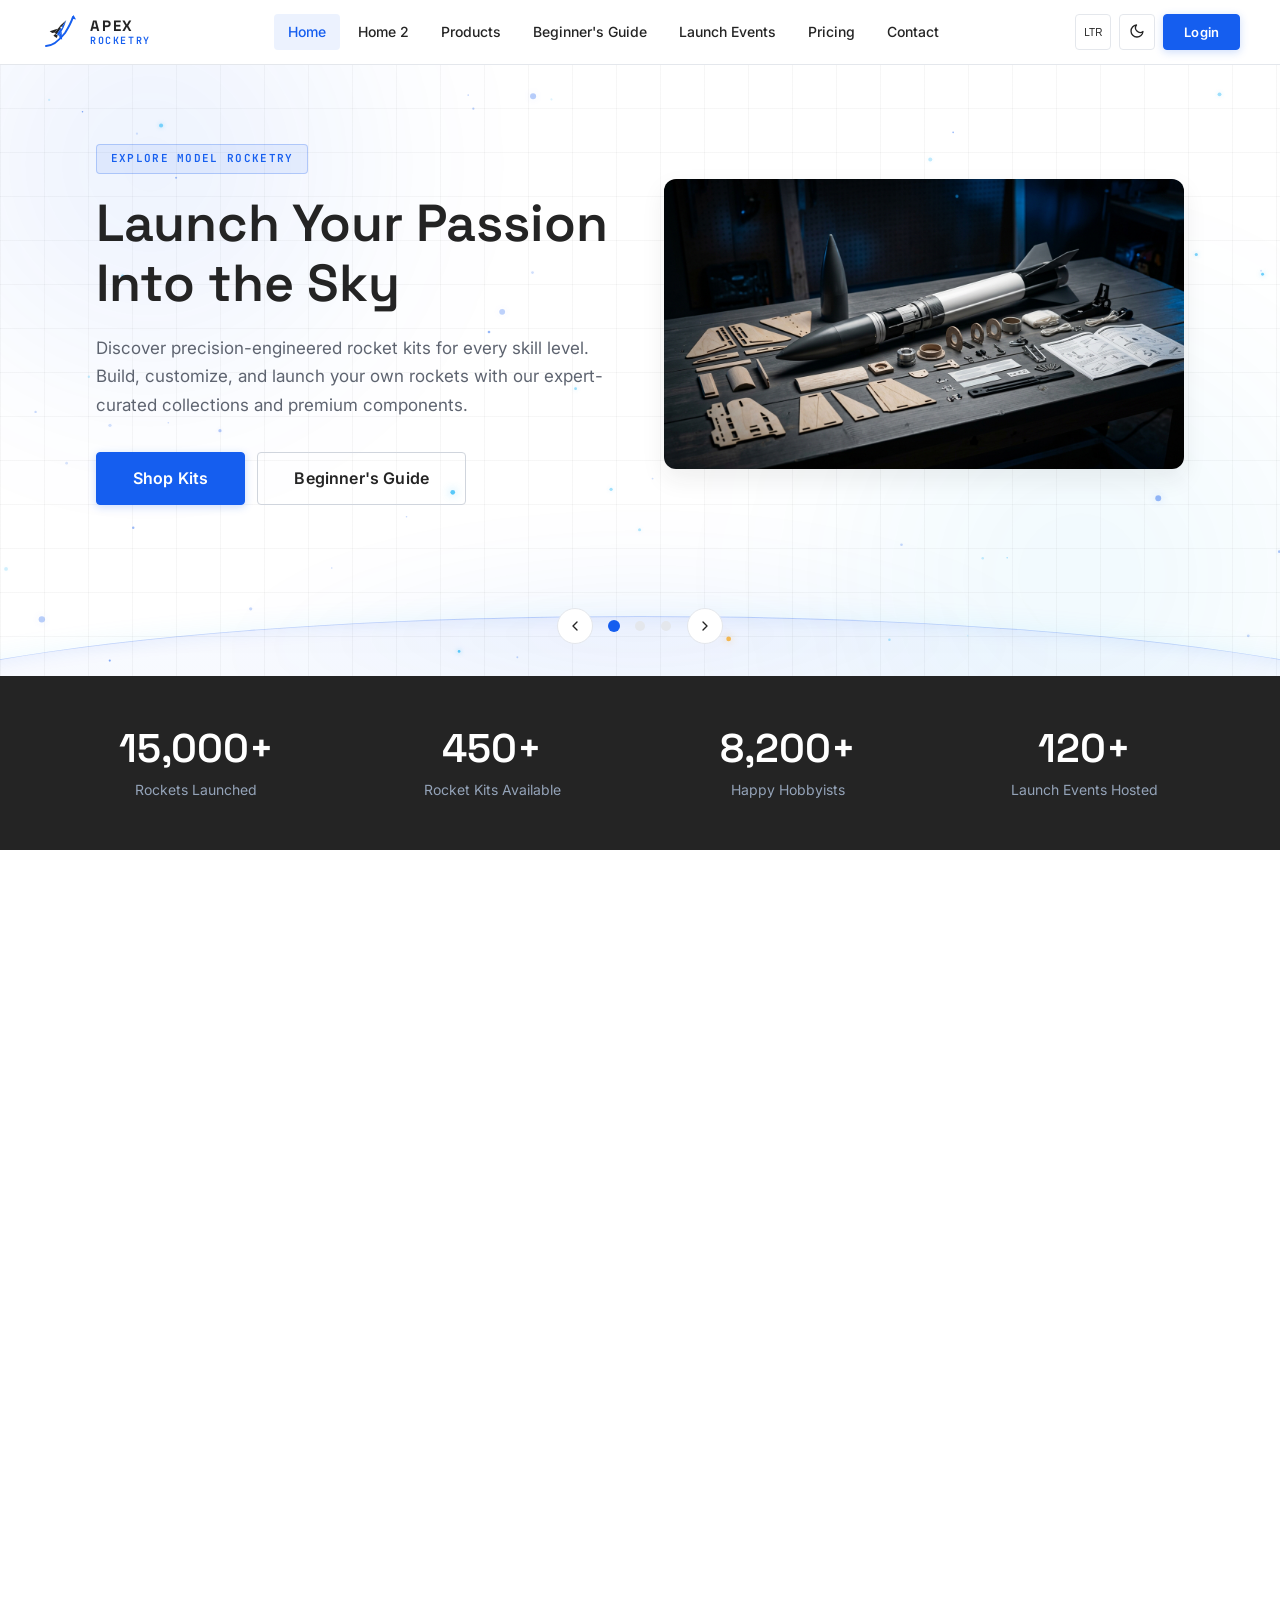
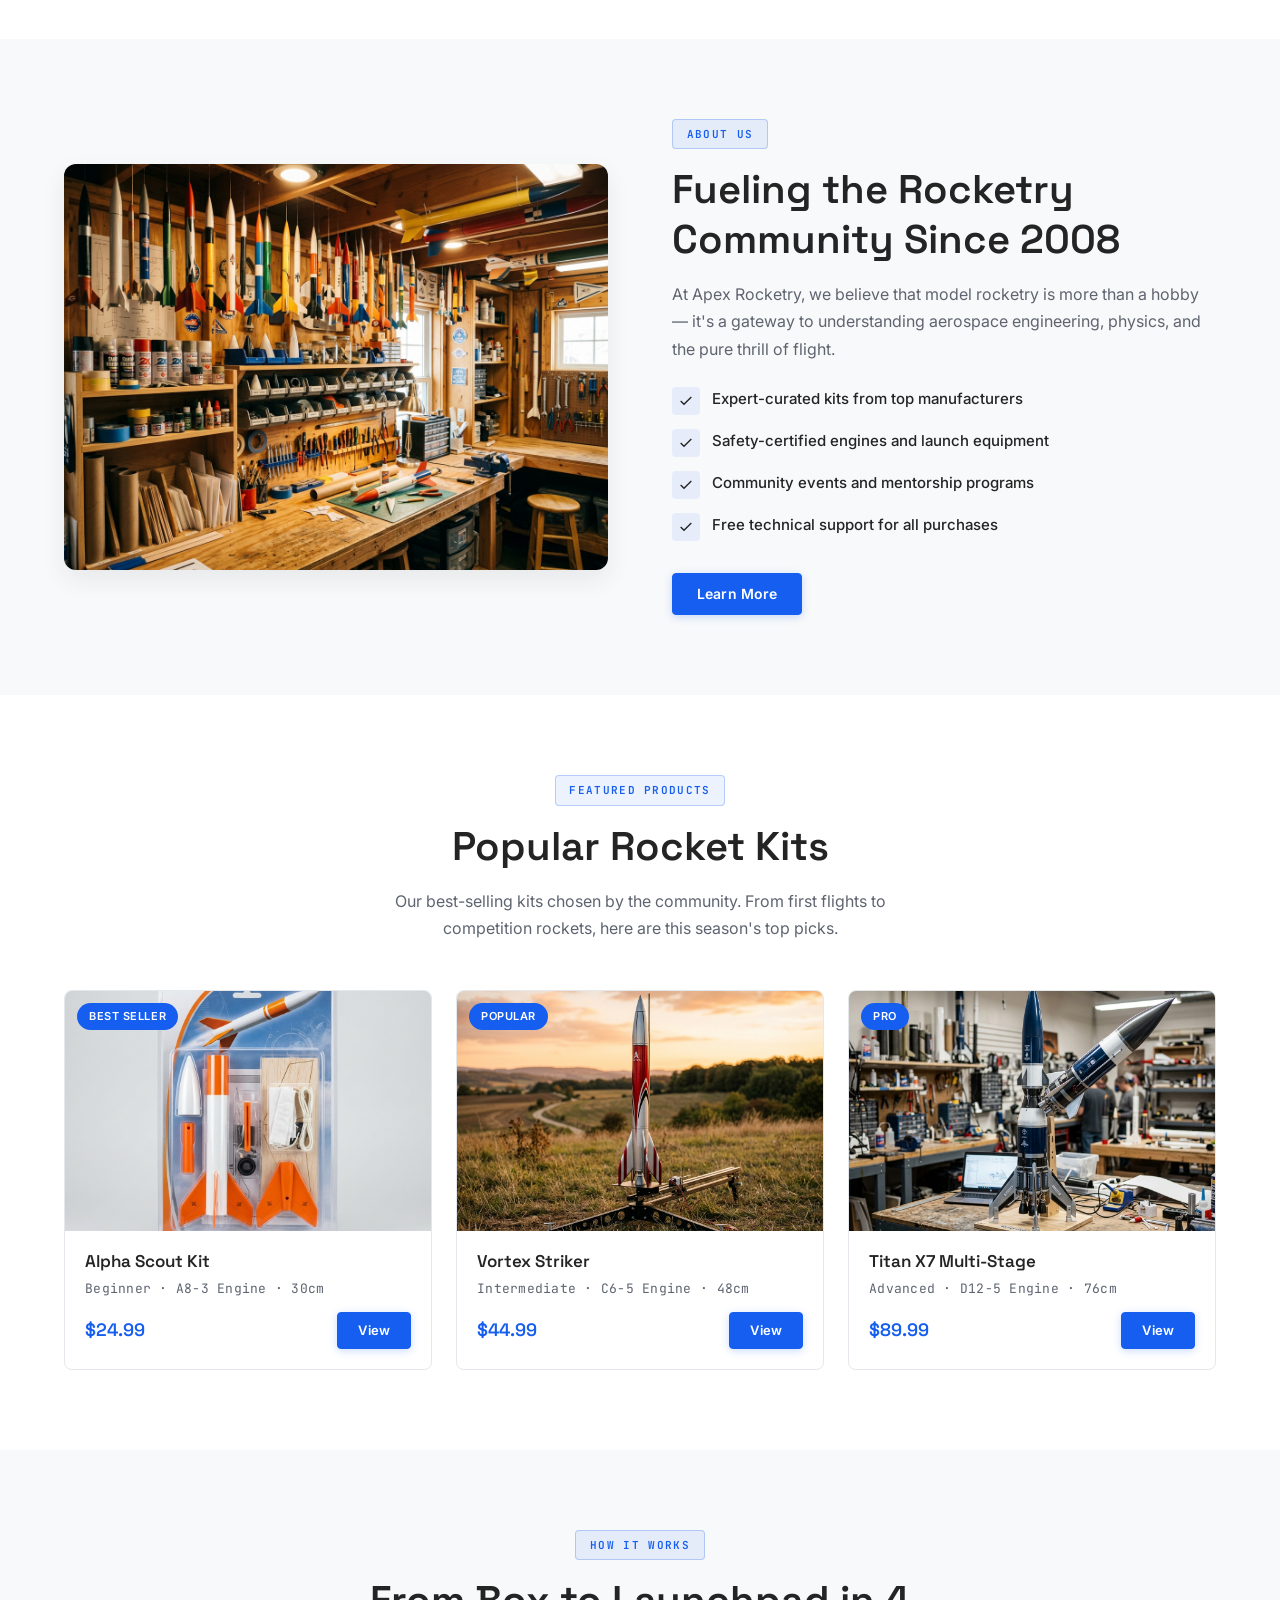
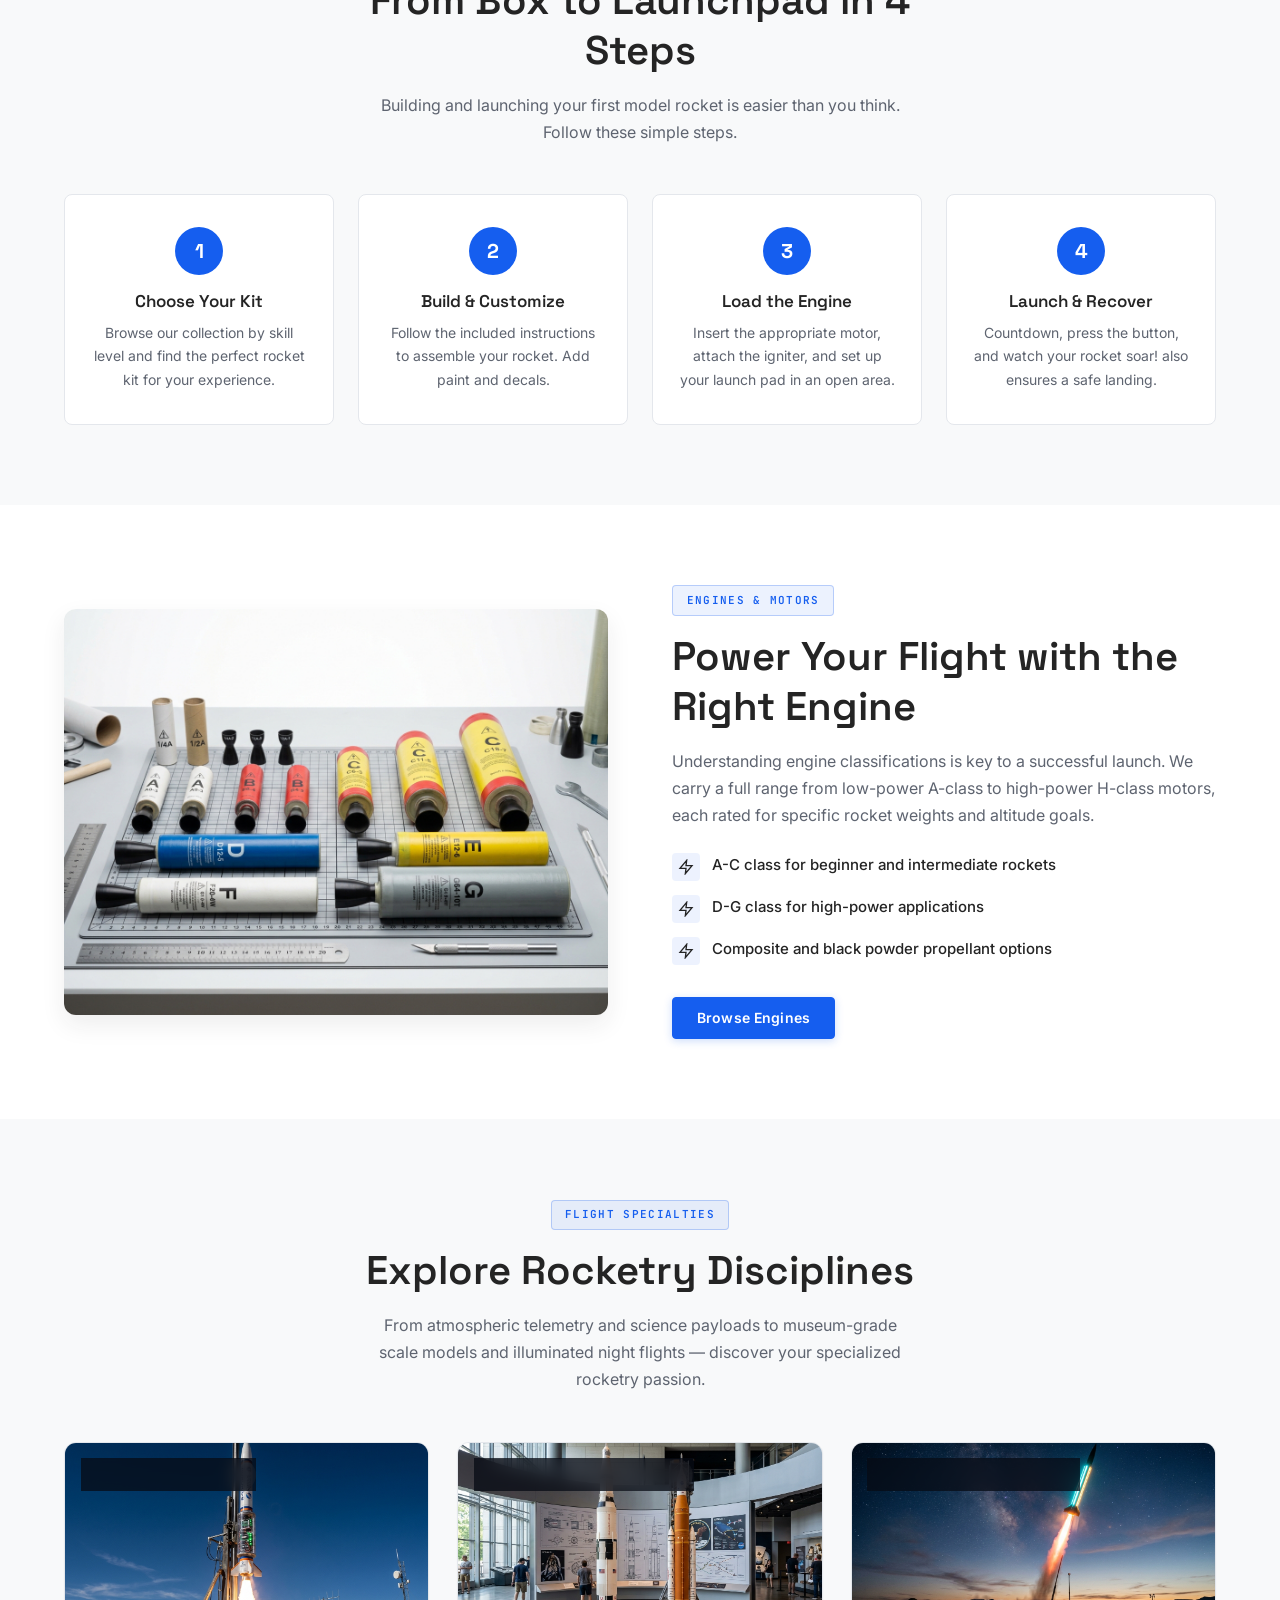
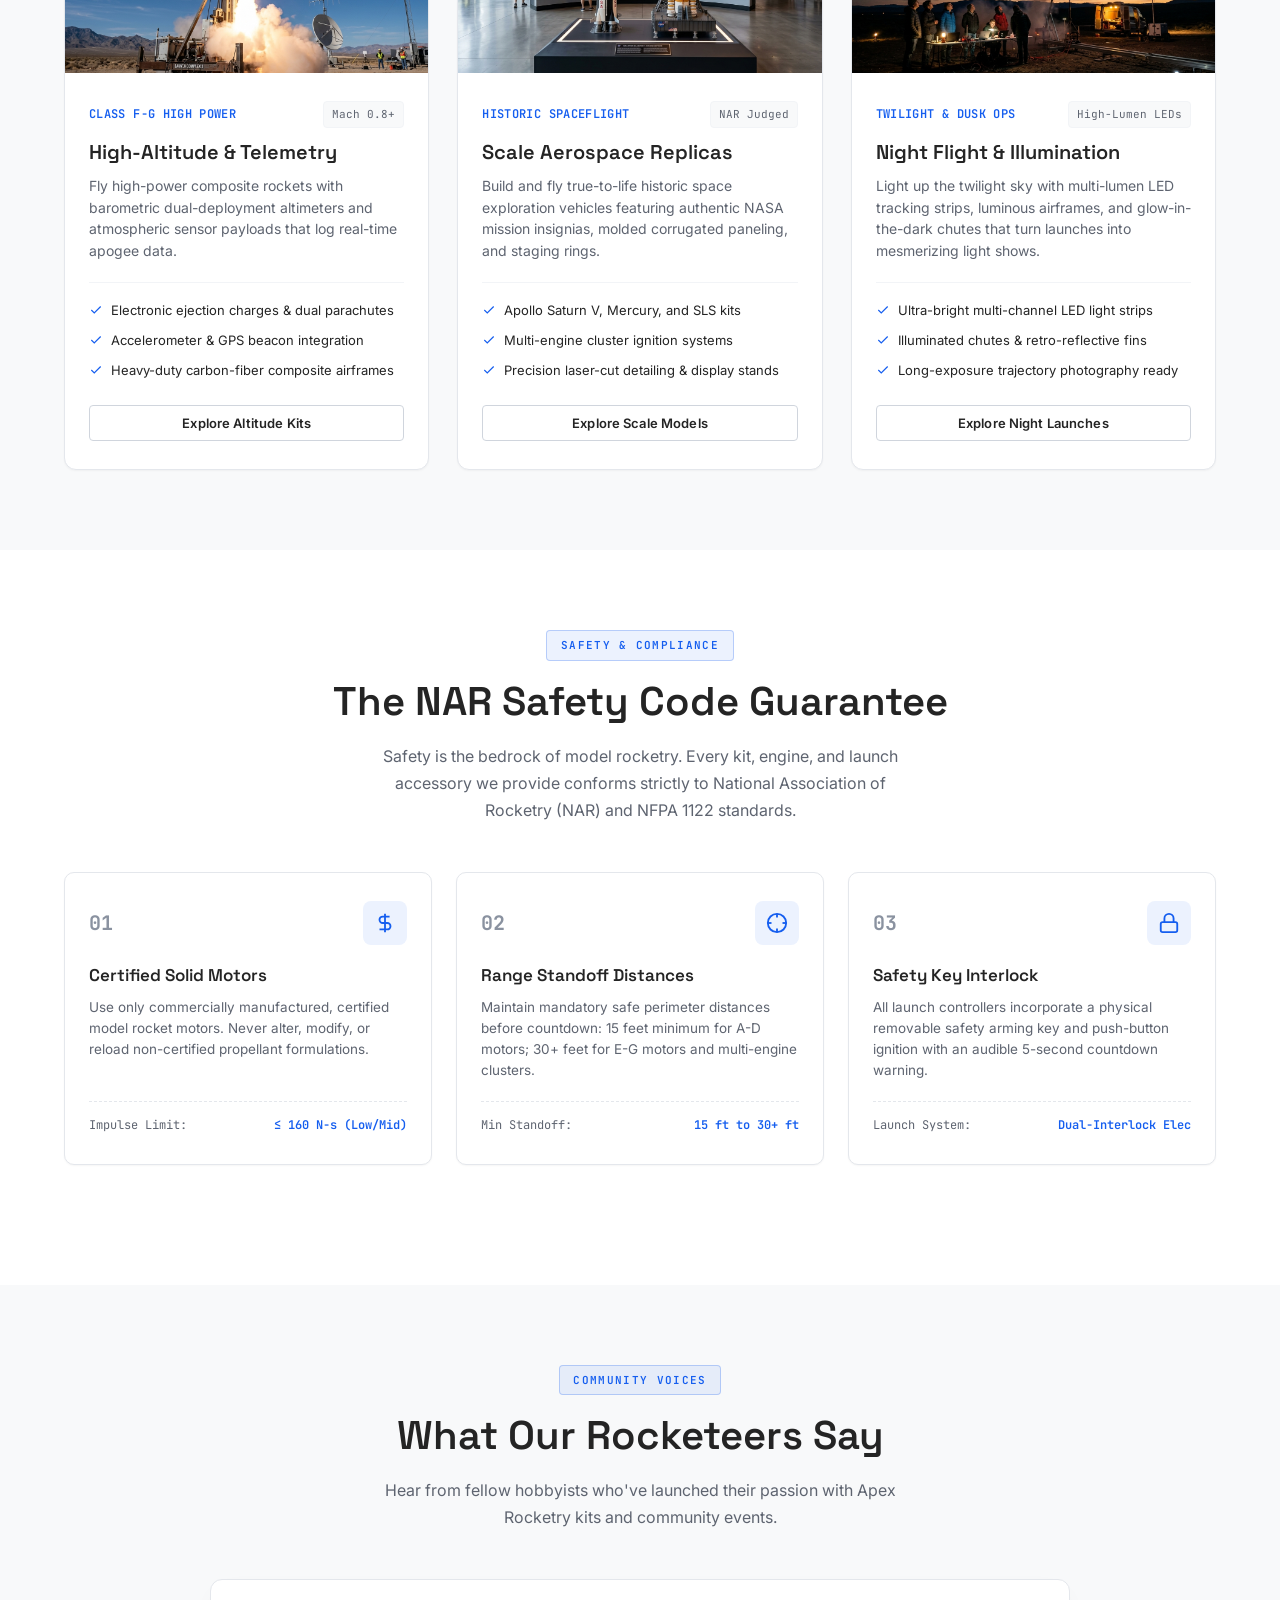
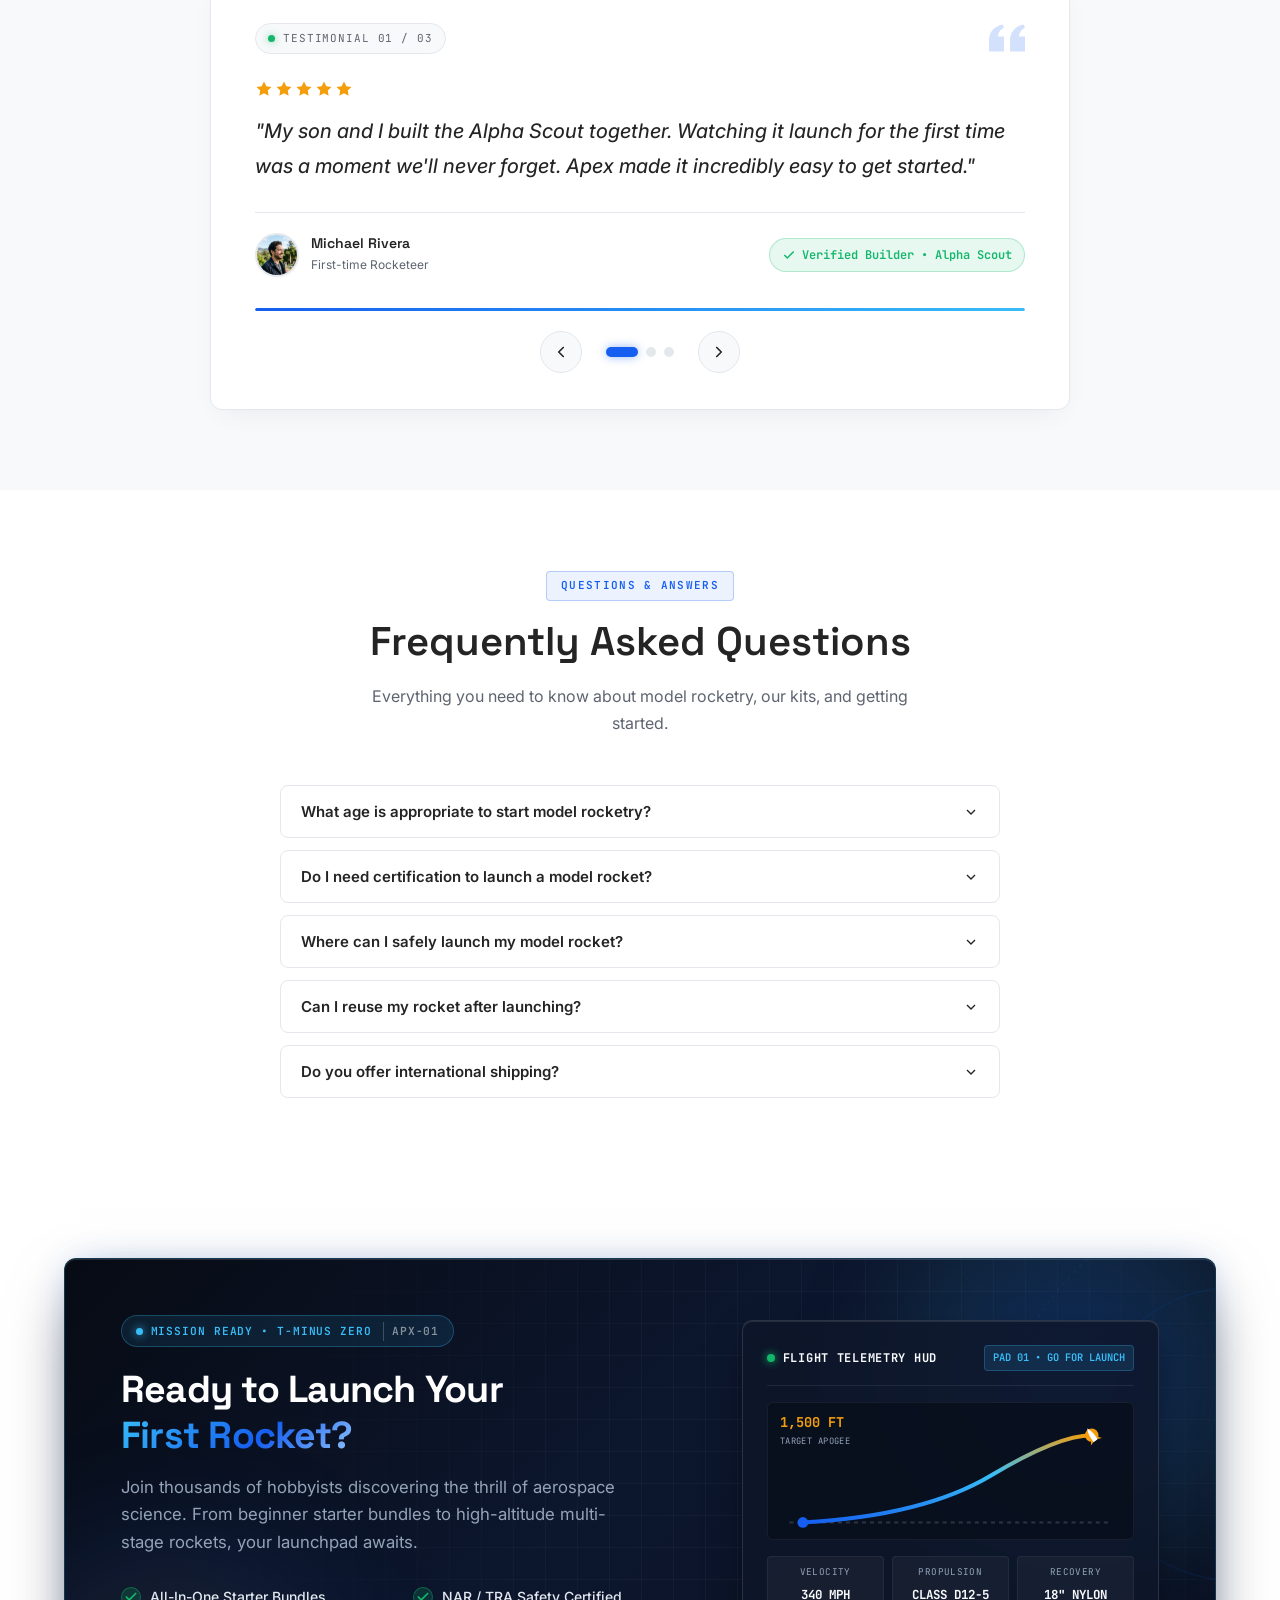
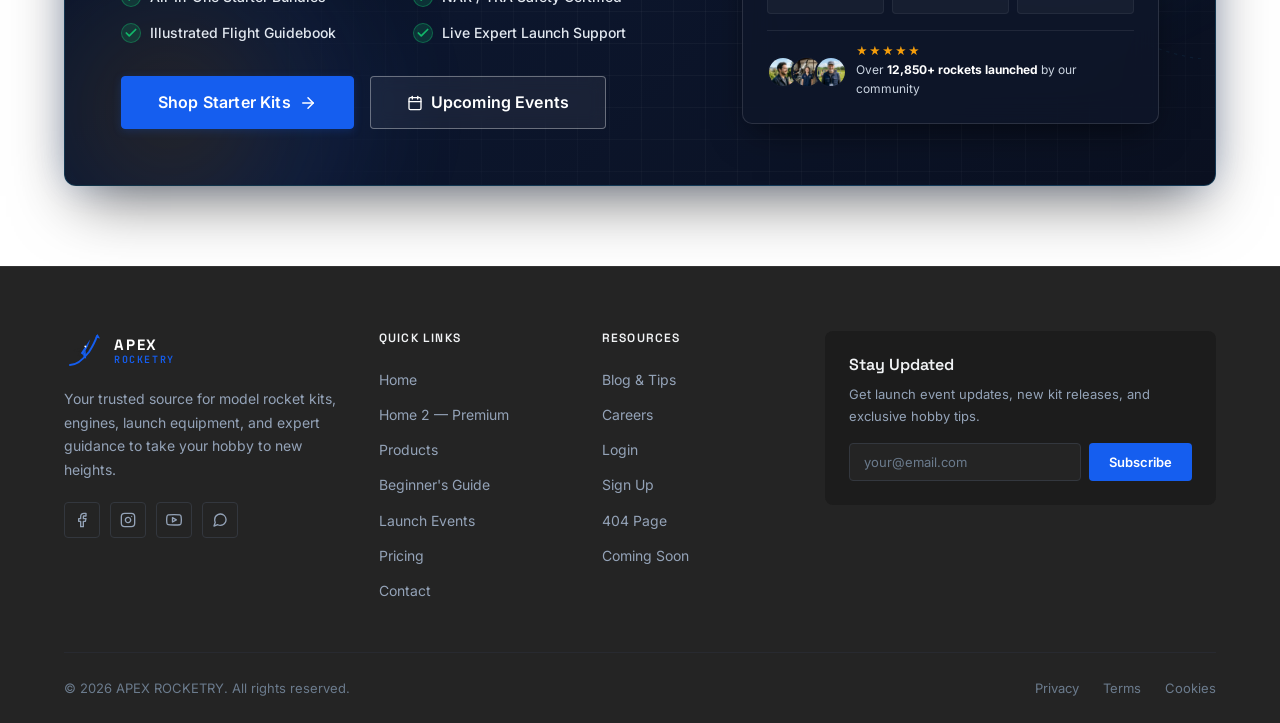
==== commit 528a5592: "feat: add new FAQ section, image assets, and disciplines grid to model rocketry store" ====
--- a/index.html
+++ b/index.html
@@ -300,6 +300,140 @@
                 </div>
                 <div class="split-image">
                     <img src="assets/images/rocket-engines.jpg" alt="Model rocket engines of various sizes and classifications">
+                </div>
+            </div>
+        </div>
+    </section>
+
+    <!-- ===== SPECIALIZED DISCIPLINES (3 NEW IMAGES) ===== -->
+    <section class="section" id="disciplines-section" style="background:var(--bg-surface);">
+        <div class="container">
+            <div class="section-header animate-on-scroll">
+                <span class="section-label">Flight Specialties</span>
+                <h2 class="section-title">Explore Rocketry Disciplines</h2>
+                <p class="section-desc">From atmospheric telemetry and science payloads to museum-grade scale models and illuminated night flights — discover your specialized rocketry passion.</p>
+            </div>
+            <div class="disciplines-grid">
+                <div class="discipline-card animate-on-scroll">
+                    <div class="discipline-card-media">
+                        <img src="assets/images/home-discipline-altitude.jpg" alt="High-altitude science payload model rocket launch with electronic telemetry package">
+                        <span class="discipline-badge">5,000+ FT • AVIONICS</span>
+                    </div>
+                    <div class="discipline-card-body">
+                        <div class="discipline-meta">
+                            <span class="discipline-tag">Class F-G High Power</span>
+                            <span class="discipline-stat">Mach 0.8+</span>
+                        </div>
+                        <h3>High-Altitude & Telemetry</h3>
+                        <p>Fly high-power composite rockets with barometric dual-deployment altimeters and atmospheric sensor payloads that log real-time apogee data.</p>
+                        <ul class="discipline-specs">
+                            <li><svg xmlns="http://www.w3.org/2000/svg" width="14" height="14" viewBox="0 0 24 24" fill="none" stroke="currentColor" stroke-width="2"><polyline points="20 6 9 17 4 12"/></svg> Electronic ejection charges & dual parachutes</li>
+                            <li><svg xmlns="http://www.w3.org/2000/svg" width="14" height="14" viewBox="0 0 24 24" fill="none" stroke="currentColor" stroke-width="2"><polyline points="20 6 9 17 4 12"/></svg> Accelerometer & GPS beacon integration</li>
+                            <li><svg xmlns="http://www.w3.org/2000/svg" width="14" height="14" viewBox="0 0 24 24" fill="none" stroke="currentColor" stroke-width="2"><polyline points="20 6 9 17 4 12"/></svg> Heavy-duty carbon-fiber composite airframes</li>
+                        </ul>
+                        <a href="products.html" class="btn btn-outline btn-sm discipline-btn">Explore Altitude Kits</a>
+                    </div>
+                </div>
+
+                <div class="discipline-card animate-on-scroll">
+                    <div class="discipline-card-media">
+                        <img src="assets/images/home-discipline-scale.jpg" alt="Museum-grade Saturn V and Artemis SLS scale replica rockets exhibition">
+                        <span class="discipline-badge">MUSEUM GRADE • 1:100 SCALE</span>
+                    </div>
+                    <div class="discipline-card-body">
+                        <div class="discipline-meta">
+                            <span class="discipline-tag">Historic Spaceflight</span>
+                            <span class="discipline-stat">NAR Judged</span>
+                        </div>
+                        <h3>Scale Aerospace Replicas</h3>
+                        <p>Build and fly true-to-life historic space exploration vehicles featuring authentic NASA mission insignias, molded corrugated paneling, and staging rings.</p>
+                        <ul class="discipline-specs">
+                            <li><svg xmlns="http://www.w3.org/2000/svg" width="14" height="14" viewBox="0 0 24 24" fill="none" stroke="currentColor" stroke-width="2"><polyline points="20 6 9 17 4 12"/></svg> Apollo Saturn V, Mercury, and SLS kits</li>
+                            <li><svg xmlns="http://www.w3.org/2000/svg" width="14" height="14" viewBox="0 0 24 24" fill="none" stroke="currentColor" stroke-width="2"><polyline points="20 6 9 17 4 12"/></svg> Multi-engine cluster ignition systems</li>
+                            <li><svg xmlns="http://www.w3.org/2000/svg" width="14" height="14" viewBox="0 0 24 24" fill="none" stroke="currentColor" stroke-width="2"><polyline points="20 6 9 17 4 12"/></svg> Precision laser-cut detailing & display stands</li>
+                        </ul>
+                        <a href="products.html" class="btn btn-outline btn-sm discipline-btn">Explore Scale Models</a>
+                    </div>
+                </div>
+
+                <div class="discipline-card animate-on-scroll">
+                    <div class="discipline-card-media">
+                        <img src="assets/images/home-discipline-nightflight.jpg" alt="Twilight evening model rocket night launch with luminous LED trajectory arc">
+                        <span class="discipline-badge">LED TELEMETRY • NIGHT OPS</span>
+                    </div>
+                    <div class="discipline-card-body">
+                        <div class="discipline-meta">
+                            <span class="discipline-tag">Twilight & Dusk Ops</span>
+                            <span class="discipline-stat">High-Lumen LEDs</span>
+                        </div>
+                        <h3>Night Flight & Illumination</h3>
+                        <p>Light up the twilight sky with multi-lumen LED tracking strips, luminous airframes, and glow-in-the-dark chutes that turn launches into mesmerizing light shows.</p>
+                        <ul class="discipline-specs">
+                            <li><svg xmlns="http://www.w3.org/2000/svg" width="14" height="14" viewBox="0 0 24 24" fill="none" stroke="currentColor" stroke-width="2"><polyline points="20 6 9 17 4 12"/></svg> Ultra-bright multi-channel LED light strips</li>
+                            <li><svg xmlns="http://www.w3.org/2000/svg" width="14" height="14" viewBox="0 0 24 24" fill="none" stroke="currentColor" stroke-width="2"><polyline points="20 6 9 17 4 12"/></svg> Illuminated chutes & retro-reflective fins</li>
+                            <li><svg xmlns="http://www.w3.org/2000/svg" width="14" height="14" viewBox="0 0 24 24" fill="none" stroke="currentColor" stroke-width="2"><polyline points="20 6 9 17 4 12"/></svg> Long-exposure trajectory photography ready</li>
+                        </ul>
+                        <a href="events.html" class="btn btn-outline btn-sm discipline-btn">Explore Night Launches</a>
+                    </div>
+                </div>
+            </div>
+        </div>
+    </section>
+
+    <!-- ===== SAFETY & PROTOCOLS (NO IMAGES) ===== -->
+    <section class="section" id="safety-protocol-section">
+        <div class="container">
+            <div class="section-header animate-on-scroll">
+                <span class="section-label">Safety & Compliance</span>
+                <h2 class="section-title">The NAR Safety Code Guarantee</h2>
+                <p class="section-desc">Safety is the bedrock of model rocketry. Every kit, engine, and launch accessory we provide conforms strictly to National Association of Rocketry (NAR) and NFPA 1122 standards.</p>
+            </div>
+
+            <!-- Safety Standards 3-Card Grid -->
+            <div class="safety-grid">
+                <div class="safety-card animate-on-scroll">
+                    <div class="safety-card-header">
+                        <span class="safety-step-num">01</span>
+                        <div class="safety-card-icon">
+                            <svg xmlns="http://www.w3.org/2000/svg" width="22" height="22" viewBox="0 0 24 24" fill="none" stroke="currentColor" stroke-width="2"><path d="M12 2v20M17 5H9.5a3.5 3.5 0 0 0 0 7h5a3.5 3.5 0 0 1 0 7H6"/></svg>
+                        </div>
+                    </div>
+                    <h4>Certified Solid Motors</h4>
+                    <p>Use only commercially manufactured, certified model rocket motors. Never alter, modify, or reload non-certified propellant formulations.</p>
+                    <div class="safety-metric">
+                        <span class="safety-metric-label">Impulse Limit:</span>
+                        <span class="safety-metric-val">&le; 160 N-s (Low/Mid)</span>
+                    </div>
+                </div>
+
+                <div class="safety-card animate-on-scroll">
+                    <div class="safety-card-header">
+                        <span class="safety-step-num">02</span>
+                        <div class="safety-card-icon">
+                            <svg xmlns="http://www.w3.org/2000/svg" width="22" height="22" viewBox="0 0 24 24" fill="none" stroke="currentColor" stroke-width="2"><circle cx="12" cy="12" r="10"/><line x1="22" y1="12" x2="18" y2="12"/><line x1="6" y1="12" x2="2" y2="12"/><line x1="12" y1="6" x2="12" y2="2"/><line x1="12" y1="22" x2="12" y2="18"/></svg>
+                        </div>
+                    </div>
+                    <h4>Range Standoff Distances</h4>
+                    <p>Maintain mandatory safe perimeter distances before countdown: 15 feet minimum for A-D motors; 30+ feet for E-G motors and multi-engine clusters.</p>
+                    <div class="safety-metric">
+                        <span class="safety-metric-label">Min Standoff:</span>
+                        <span class="safety-metric-val">15 ft to 30+ ft</span>
+                    </div>
+                </div>
+
+                <div class="safety-card animate-on-scroll">
+                    <div class="safety-card-header">
+                        <span class="safety-step-num">03</span>
+                        <div class="safety-card-icon">
+                            <svg xmlns="http://www.w3.org/2000/svg" width="22" height="22" viewBox="0 0 24 24" fill="none" stroke="currentColor" stroke-width="2"><rect x="3" y="11" width="18" height="11" rx="2" ry="2"/><path d="M7 11V7a5 5 0 0 1 10 0v4"/></svg>
+                        </div>
+                    </div>
+                    <h4>Safety Key Interlock</h4>
+                    <p>All launch controllers incorporate a physical removable safety arming key and push-button ignition with an audible 5-second countdown warning.</p>
+                    <div class="safety-metric">
+                        <span class="safety-metric-label">Launch System:</span>
+                        <span class="safety-metric-val">Dual-Interlock Elec</span>
+                    </div>
                 </div>
             </div>
         </div>
--- a/style.css
+++ b/style.css
@@ -4341,6 +4341,26 @@
 .icon-list-item:hover {
     transform: translateY(-4px);
     box-shadow: var(--shadow-card-hover);
+}
+
+.icon-list-img {
+    width: 100%;
+    height: 180px;
+    border-radius: var(--radius-lg);
+    overflow: hidden;
+    margin-bottom: 1.25rem;
+}
+
+.icon-list-img img {
+    width: 100%;
+    height: 100%;
+    object-fit: cover;
+    display: block;
+    transition: transform 0.4s ease;
+}
+
+.icon-list-item:hover .icon-list-img img {
+    transform: scale(1.05);
 }
 
 .icon-list-icon {
@@ -5092,3 +5112,353 @@
 a:not(.btn):not(.nav-logo):not(.footer-social-link):not(.nav-icon-btn):hover {
     color: var(--primary);
 }
+
+/* ===== SPECIALIZED DISCIPLINES SECTION (HOME) ===== */
+.disciplines-grid {
+    display: grid;
+    grid-template-columns: repeat(3, 1fr);
+    gap: 1.75rem;
+}
+
+.discipline-card {
+    background: var(--bg-card);
+    border: 1px solid var(--border-default);
+    border-radius: var(--radius-2xl);
+    overflow: hidden;
+    display: flex;
+    flex-direction: column;
+    transition: var(--transition-smooth);
+    box-shadow: var(--shadow-sm);
+}
+
+.discipline-card:hover {
+    transform: translateY(-6px);
+    box-shadow: var(--shadow-card-hover);
+    border-color: var(--primary-border);
+}
+
+.discipline-card-media {
+    position: relative;
+    width: 100%;
+    height: 230px;
+    overflow: hidden;
+}
+
+.discipline-card-media img {
+    width: 100%;
+    height: 100%;
+    object-fit: cover;
+    display: block;
+    transition: transform 0.5s ease;
+}
+
+.discipline-card:hover .discipline-card-media img {
+    transform: scale(1.07);
+}
+
+.discipline-badge {
+    position: absolute;
+    top: 1rem;
+    left: 1rem;
+    background: rgba(7, 11, 20, 0.75);
+    backdrop-filter: blur(8px);
+    -webkit-backdrop-filter: blur(8px);
+    color: #FFFFFF;
+    font-family: var(--font-mono);
+    font-size: 0.6875rem;
+    font-weight: 600;
+    letter-spacing: 0.04em;
+    padding: 0.35rem 0.75rem;
+    border-radius: var(--radius-full);
+    border: 1px solid rgba(255, 255, 255, 0.2);
+}
+
+.discipline-card-body {
+    padding: 1.75rem 1.5rem;
+    display: flex;
+    flex-direction: column;
+    flex: 1;
+}
+
+.discipline-meta {
+    display: flex;
+    justify-content: space-between;
+    align-items: center;
+    margin-bottom: 0.75rem;
+}
+
+.discipline-tag {
+    font-family: var(--font-mono);
+    font-size: 0.75rem;
+    font-weight: 600;
+    color: var(--primary);
+    text-transform: uppercase;
+    letter-spacing: 0.03em;
+}
+
+.discipline-stat {
+    font-family: var(--font-mono);
+    font-size: 0.6875rem;
+    color: var(--text-muted);
+    background: var(--bg-surface);
+    padding: 0.2rem 0.5rem;
+    border-radius: var(--radius-sm);
+    border: 1px solid var(--border-light);
+}
+
+.discipline-card-body h3 {
+    font-family: var(--font-heading);
+    font-size: 1.25rem;
+    margin-bottom: 0.65rem;
+    color: var(--text-heading);
+}
+
+.discipline-card-body p {
+    font-size: 0.875rem;
+    color: var(--text-muted);
+    line-height: 1.55;
+    margin-bottom: 1.25rem;
+}
+
+.discipline-specs {
+    list-style: none;
+    padding: 0;
+    margin: 0 0 1.5rem 0;
+    display: flex;
+    flex-direction: column;
+    gap: 0.5rem;
+    border-top: 1px solid var(--border-light);
+    padding-top: 1rem;
+    flex-grow: 1;
+}
+
+.discipline-specs li {
+    font-size: 0.8125rem;
+    color: var(--text-body);
+    display: flex;
+    align-items: center;
+    gap: 0.5rem;
+}
+
+.discipline-specs li svg {
+    color: var(--primary);
+    flex-shrink: 0;
+}
+
+.discipline-btn {
+    width: 100%;
+    text-align: center;
+    justify-content: center;
+    margin-top: auto;
+}
+
+/* ===== SAFETY & STANDARDS SECTION (NO IMAGES) ===== */
+.safety-status-bar {
+    background: var(--bg-card);
+    border: 1px solid var(--border-default);
+    border-radius: var(--radius-xl);
+    padding: 1rem 1.5rem;
+    margin-bottom: 2.5rem;
+    display: flex;
+    justify-content: space-between;
+    align-items: center;
+    flex-wrap: wrap;
+    gap: 1rem;
+    box-shadow: var(--shadow-sm);
+}
+
+.safety-status-indicator {
+    display: flex;
+    align-items: center;
+    gap: 0.65rem;
+}
+
+.safety-status-dot {
+    width: 10px;
+    height: 10px;
+    border-radius: 50%;
+    background: var(--status-nominal);
+    box-shadow: 0 0 8px rgba(18, 183, 106, 0.6);
+    animation: statusPulse 2s infinite ease-in-out;
+}
+
+@keyframes statusPulse {
+    0%, 100% { opacity: 1; transform: scale(1); }
+    50% { opacity: 0.6; transform: scale(0.85); }
+}
+
+.safety-status-text {
+    font-family: var(--font-mono);
+    font-size: 0.8125rem;
+    font-weight: 600;
+    color: var(--text-heading);
+    letter-spacing: 0.03em;
+}
+
+.safety-cert-badges {
+    display: flex;
+    align-items: center;
+    gap: 0.6rem;
+    flex-wrap: wrap;
+}
+
+.safety-cert-pill {
+    display: inline-flex;
+    align-items: center;
+    gap: 0.35rem;
+    font-family: var(--font-mono);
+    font-size: 0.6875rem;
+    font-weight: 600;
+    color: var(--primary);
+    background: var(--primary-subtle);
+    border: 1px solid var(--primary-border);
+    padding: 0.3rem 0.65rem;
+    border-radius: var(--radius-full);
+}
+
+.safety-grid {
+    display: grid;
+    grid-template-columns: repeat(3, 1fr);
+    gap: 1.5rem;
+    margin-bottom: 2.5rem;
+}
+
+.safety-card {
+    background: var(--bg-card);
+    border: 1px solid var(--border-default);
+    border-radius: var(--radius-xl);
+    padding: 1.75rem 1.5rem;
+    display: flex;
+    flex-direction: column;
+    transition: var(--transition-smooth);
+    position: relative;
+    box-shadow: var(--shadow-sm);
+}
+
+.safety-card:hover {
+    transform: translateY(-4px);
+    box-shadow: var(--shadow-card-hover);
+    border-color: var(--primary-border);
+}
+
+.safety-card-header {
+    display: flex;
+    justify-content: space-between;
+    align-items: center;
+    margin-bottom: 1.25rem;
+}
+
+.safety-step-num {
+    font-family: var(--font-mono);
+    font-size: 1.25rem;
+    font-weight: 700;
+    color: var(--text-subtle);
+    line-height: 1;
+}
+
+.safety-card-icon {
+    width: 44px;
+    height: 44px;
+    border-radius: var(--radius-lg);
+    background: var(--primary-subtle);
+    color: var(--primary);
+    display: flex;
+    align-items: center;
+    justify-content: center;
+}
+
+.safety-card h4 {
+    font-family: var(--font-heading);
+    font-size: 1.0625rem;
+    font-weight: 600;
+    color: var(--text-heading);
+    margin-bottom: 0.65rem;
+}
+
+.safety-card p {
+    font-size: 0.84375rem;
+    color: var(--text-muted);
+    line-height: 1.55;
+    margin-bottom: 1.25rem;
+    flex-grow: 1;
+}
+
+.safety-metric {
+    display: flex;
+    justify-content: space-between;
+    align-items: center;
+    border-top: 1px dashed var(--border-default);
+    padding-top: 0.85rem;
+    font-family: var(--font-mono);
+    font-size: 0.75rem;
+}
+
+.safety-metric-label {
+    color: var(--text-muted);
+}
+
+.safety-metric-val {
+    color: var(--primary);
+    font-weight: 600;
+}
+
+.safety-action-box {
+    background: linear-gradient(135deg, var(--bg-card) 0%, var(--bg-surface) 100%);
+    border: 1px solid var(--border-default);
+    border-radius: var(--radius-2xl);
+    padding: 2rem 2.5rem;
+    display: flex;
+    justify-content: space-between;
+    align-items: center;
+    flex-wrap: wrap;
+    gap: 1.5rem;
+    box-shadow: var(--shadow-sm);
+}
+
+.safety-action-content h3 {
+    font-family: var(--font-heading);
+    font-size: 1.25rem;
+    color: var(--text-heading);
+    margin-bottom: 0.35rem;
+}
+
+.safety-action-content p {
+    font-size: 0.875rem;
+    color: var(--text-muted);
+    margin: 0;
+}
+
+.safety-action-buttons {
+    display: flex;
+    gap: 0.75rem;
+    flex-wrap: wrap;
+}
+
+/* Responsive Rules for New Sections */
+@media (max-width: 992px) {
+    .disciplines-grid {
+        grid-template-columns: repeat(2, 1fr);
+    }
+    .safety-grid {
+        grid-template-columns: repeat(2, 1fr);
+    }
+}
+
+@media (max-width: 768px) {
+    .disciplines-grid {
+        grid-template-columns: 1fr;
+    }
+    .safety-grid {
+        grid-template-columns: 1fr;
+    }
+    .safety-status-bar {
+        flex-direction: column;
+        align-items: flex-start;
+    }
+    .safety-action-box {
+        flex-direction: column;
+        align-items: flex-start;
+        padding: 1.5rem;
+    }
+}
+
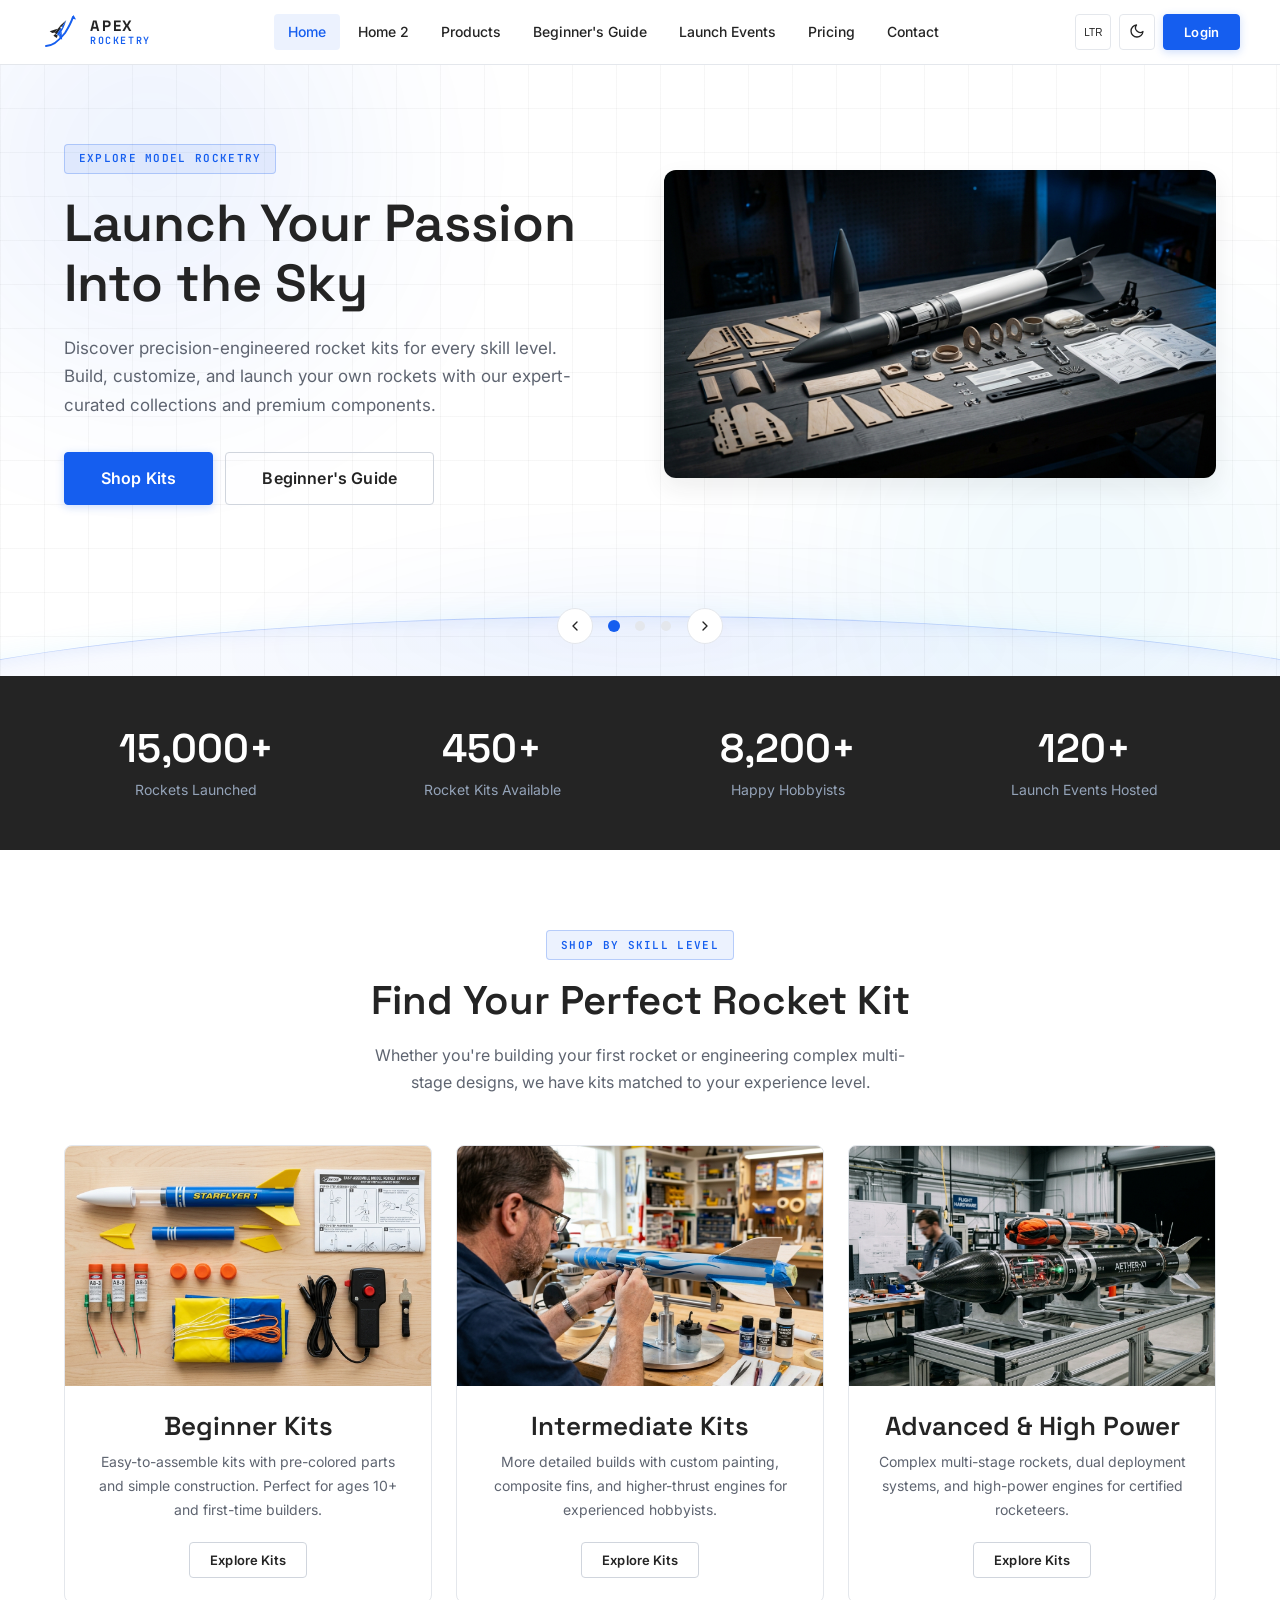
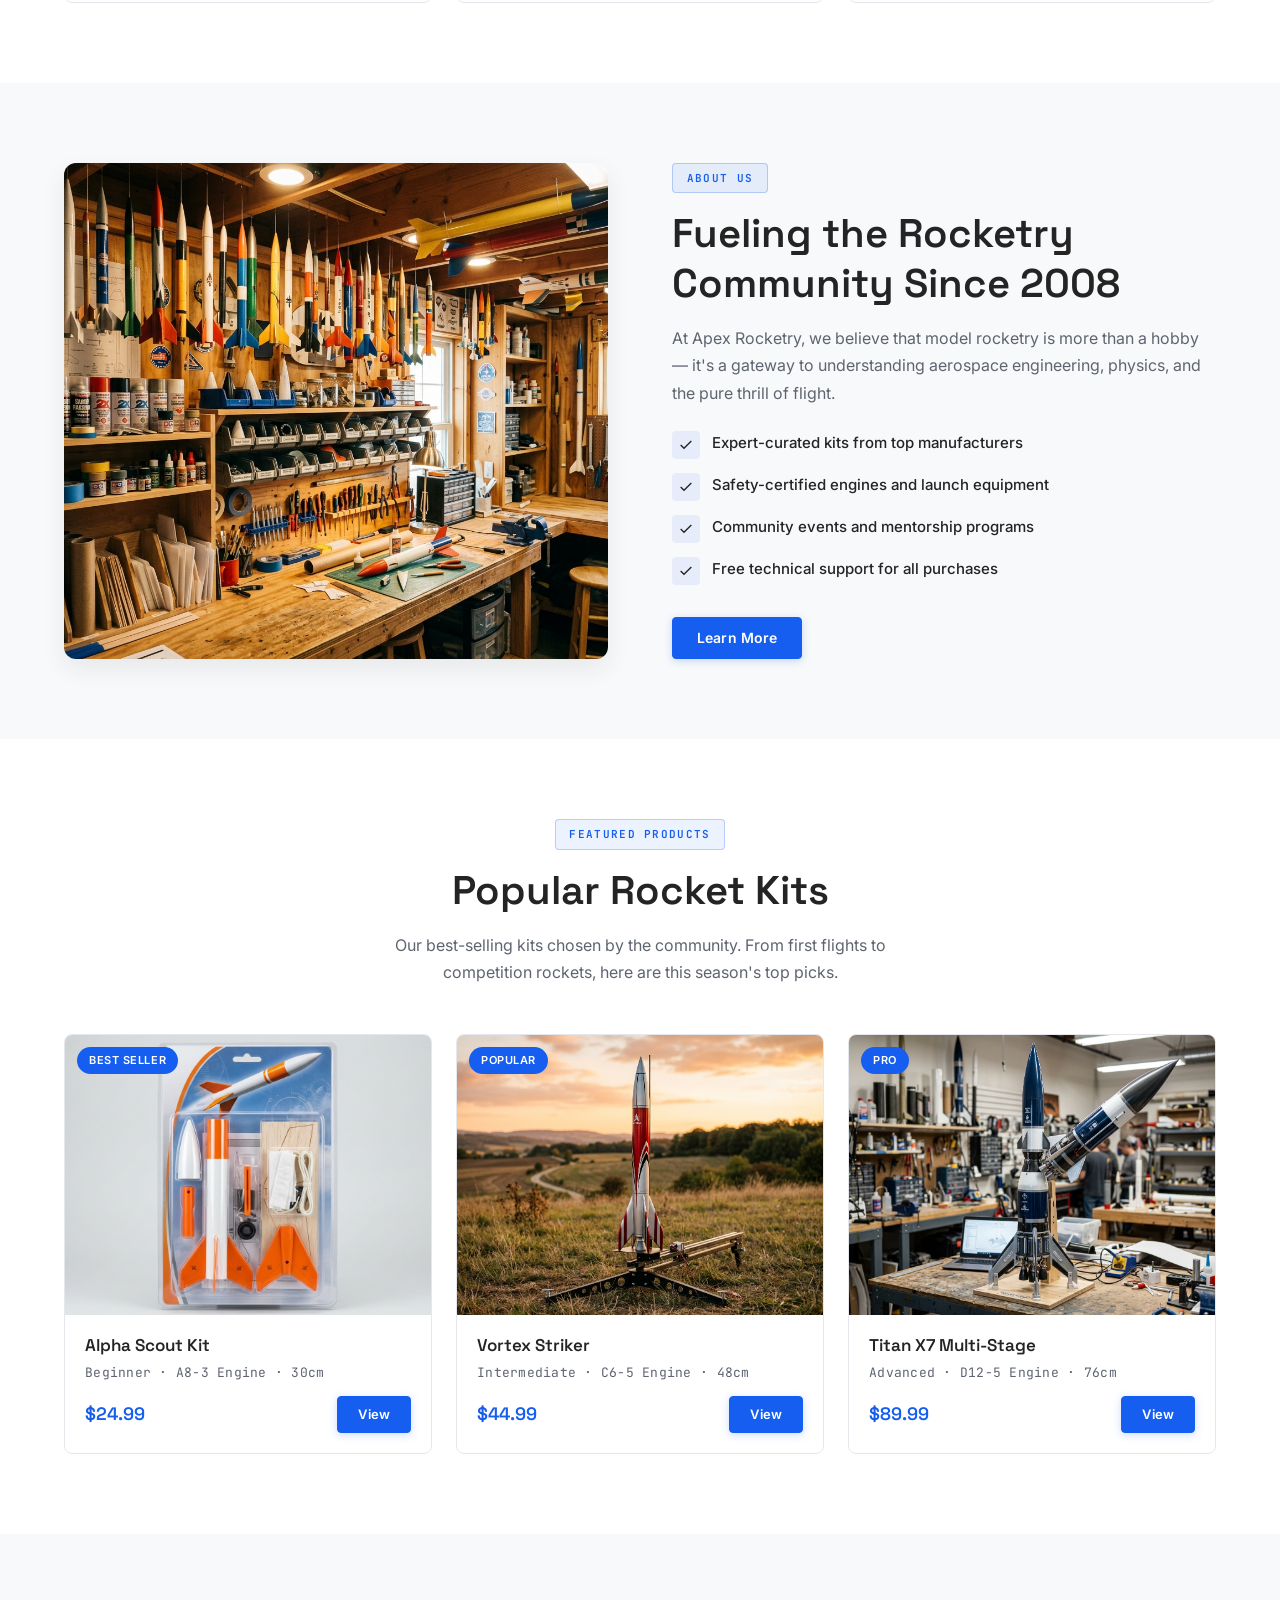
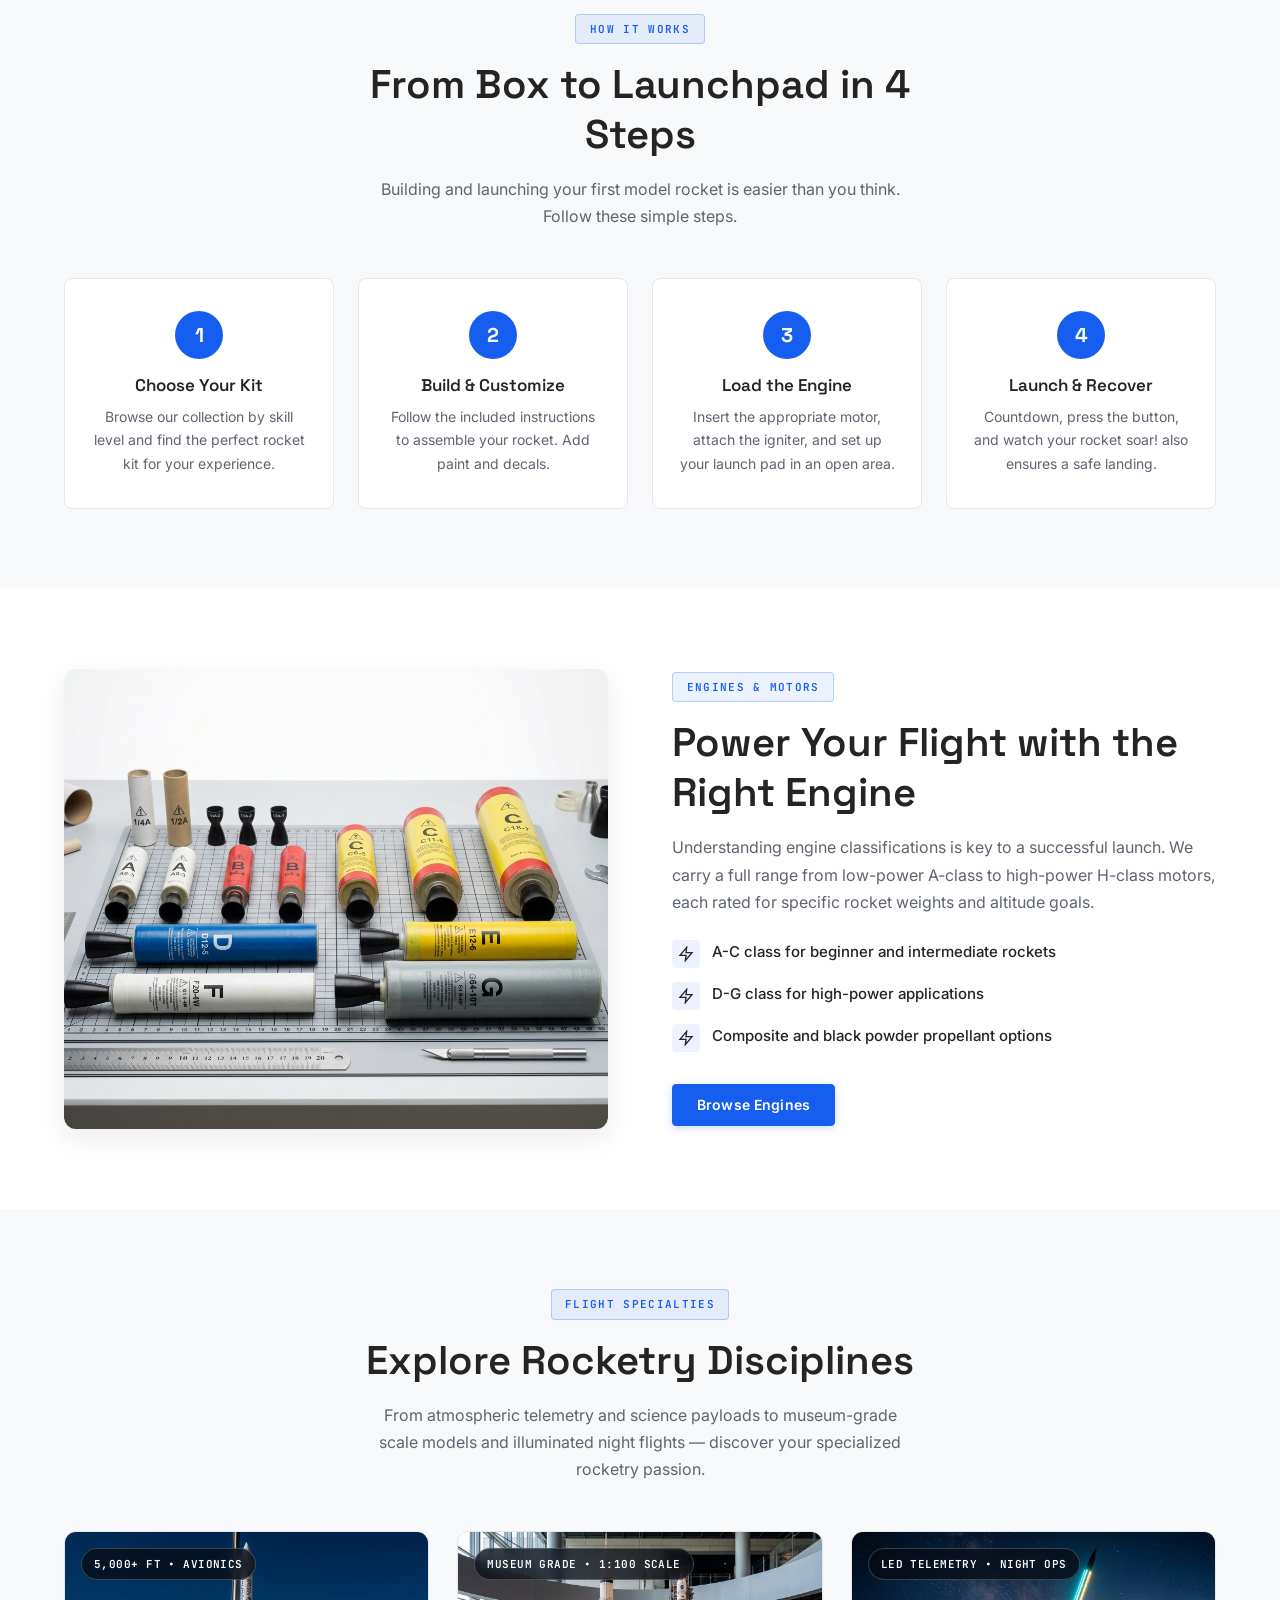
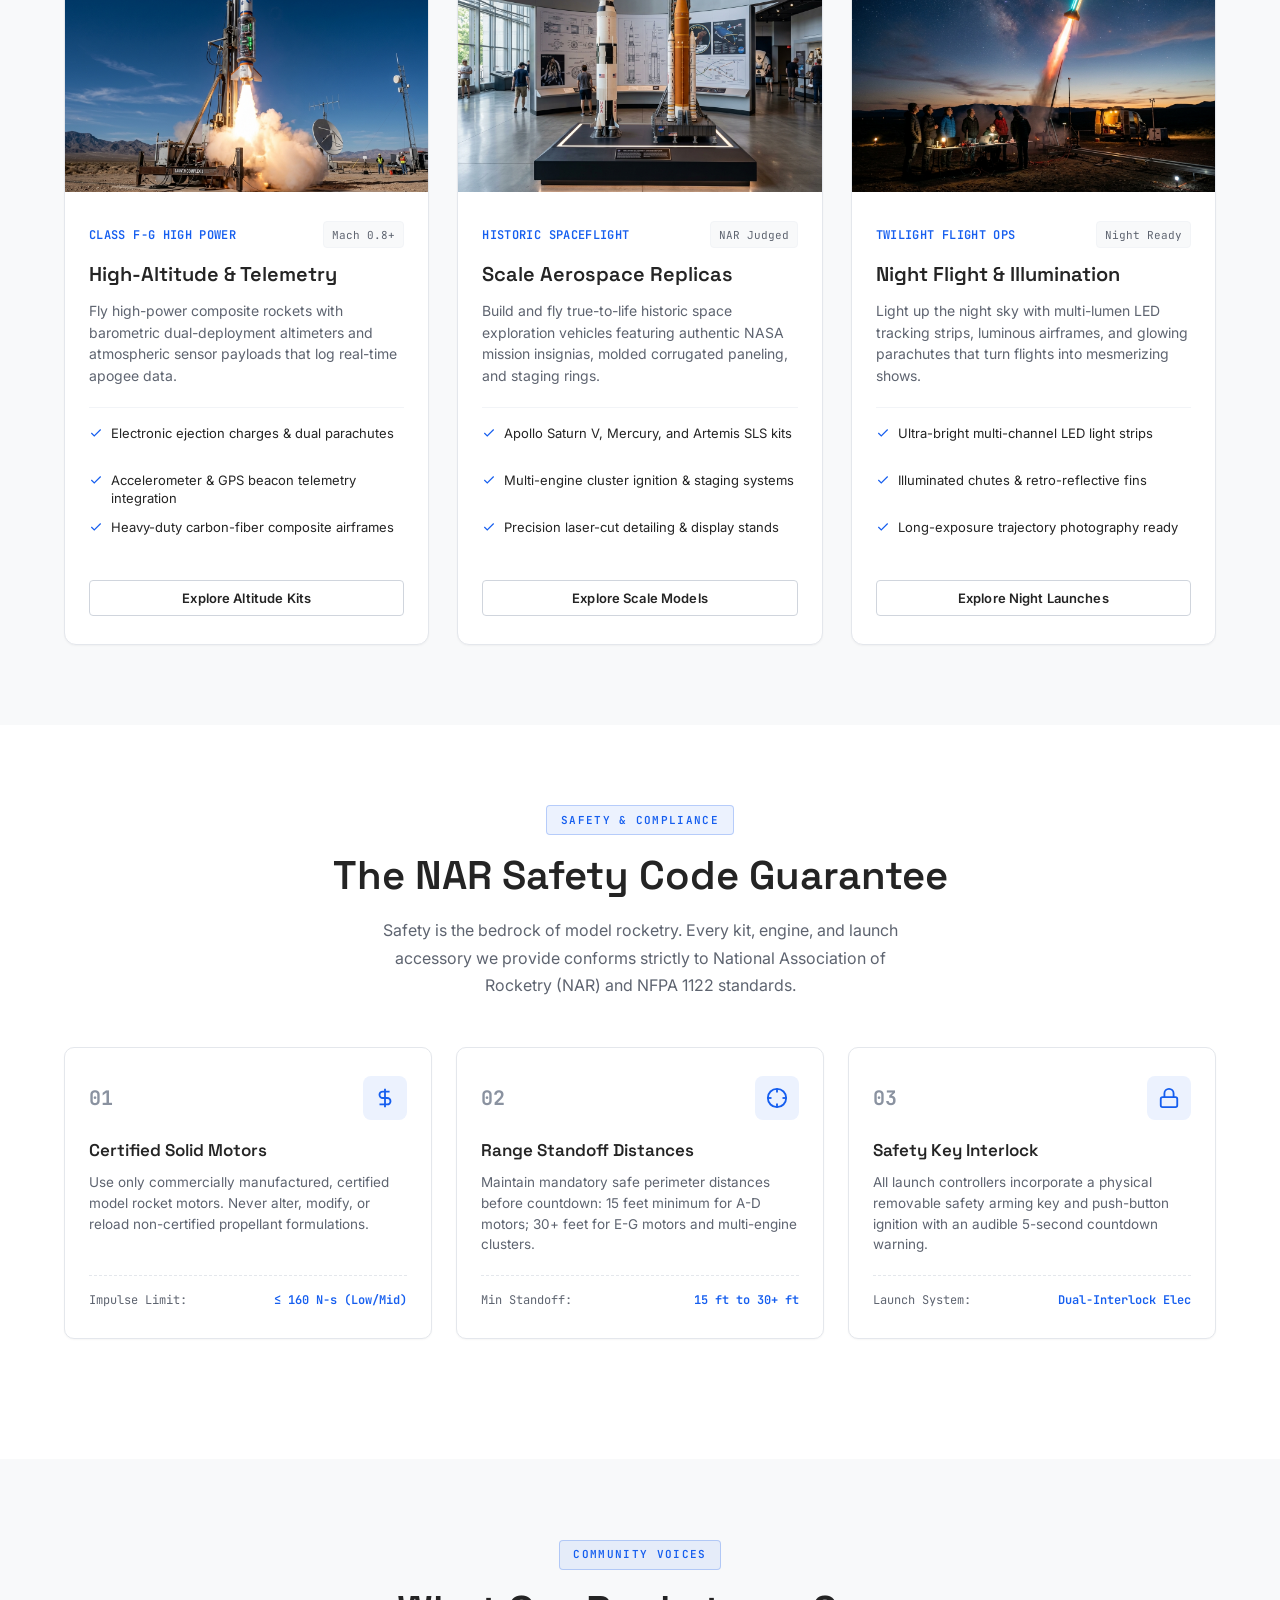
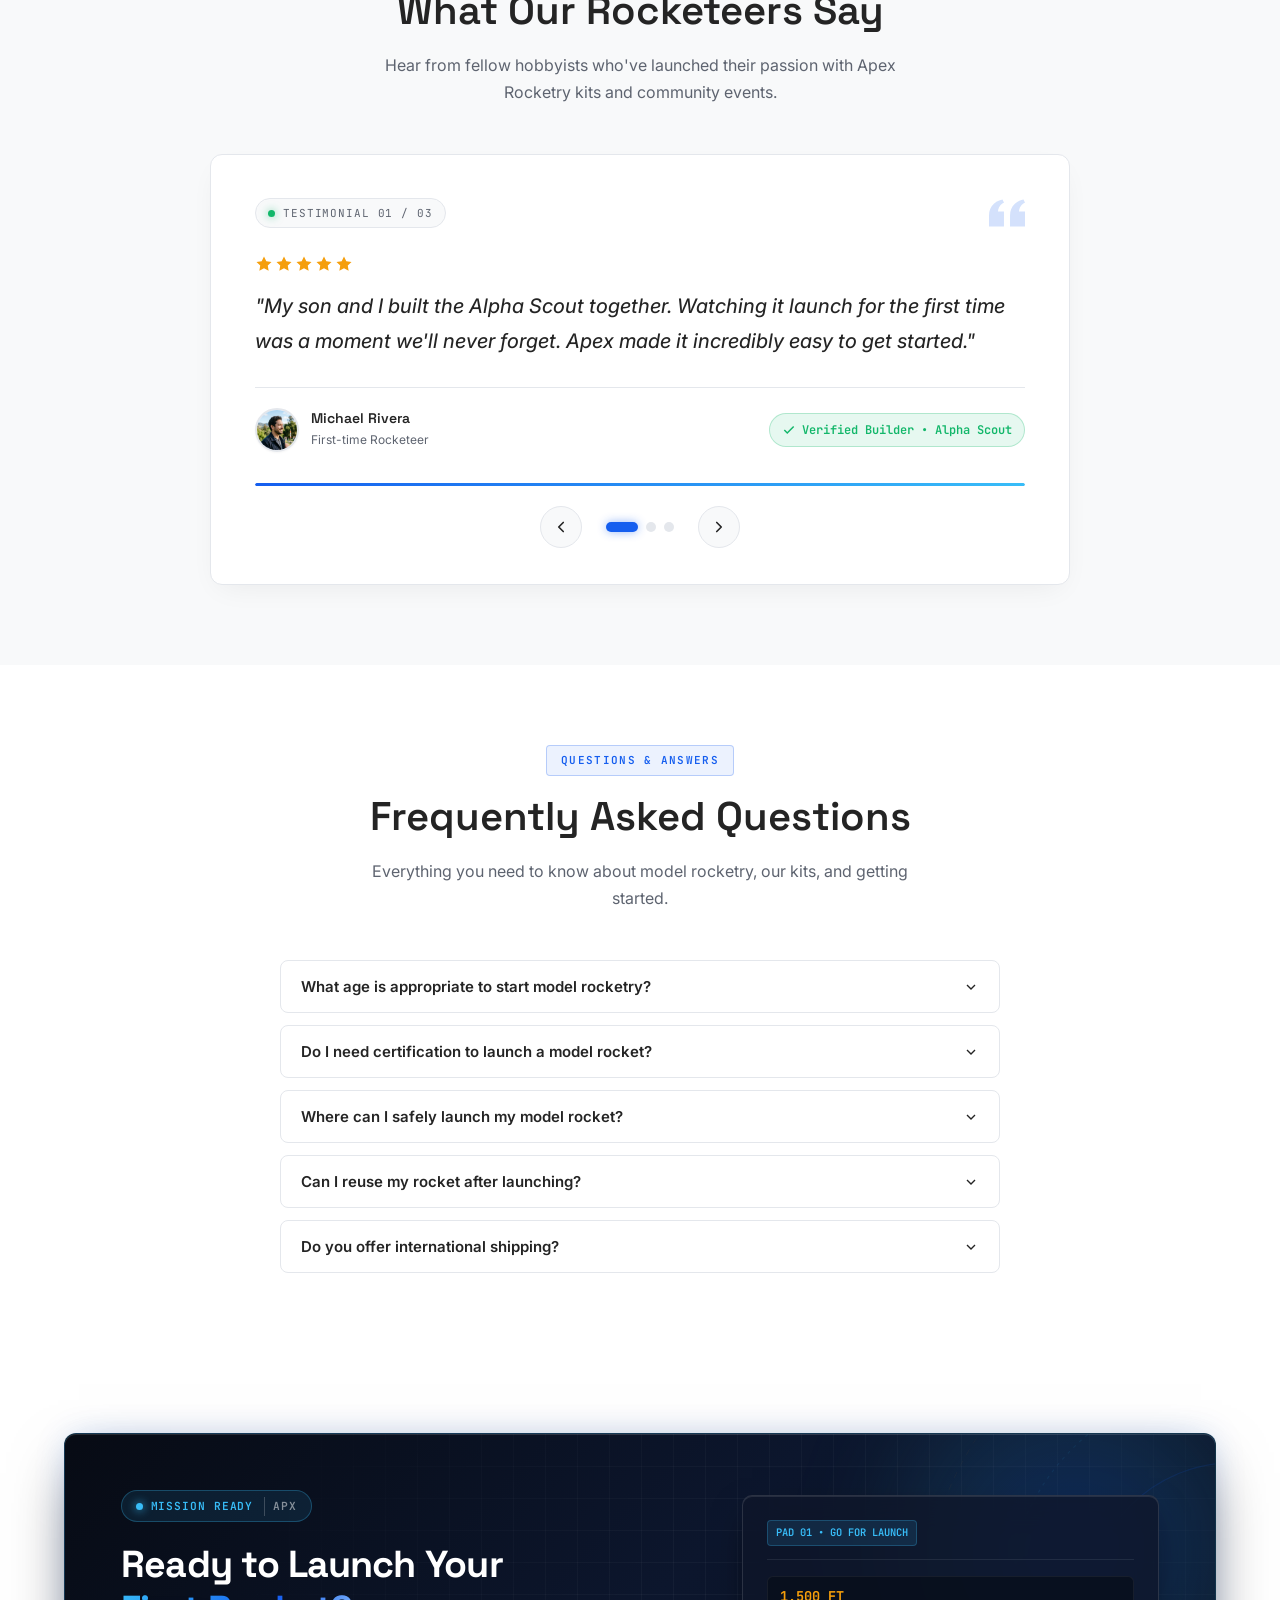
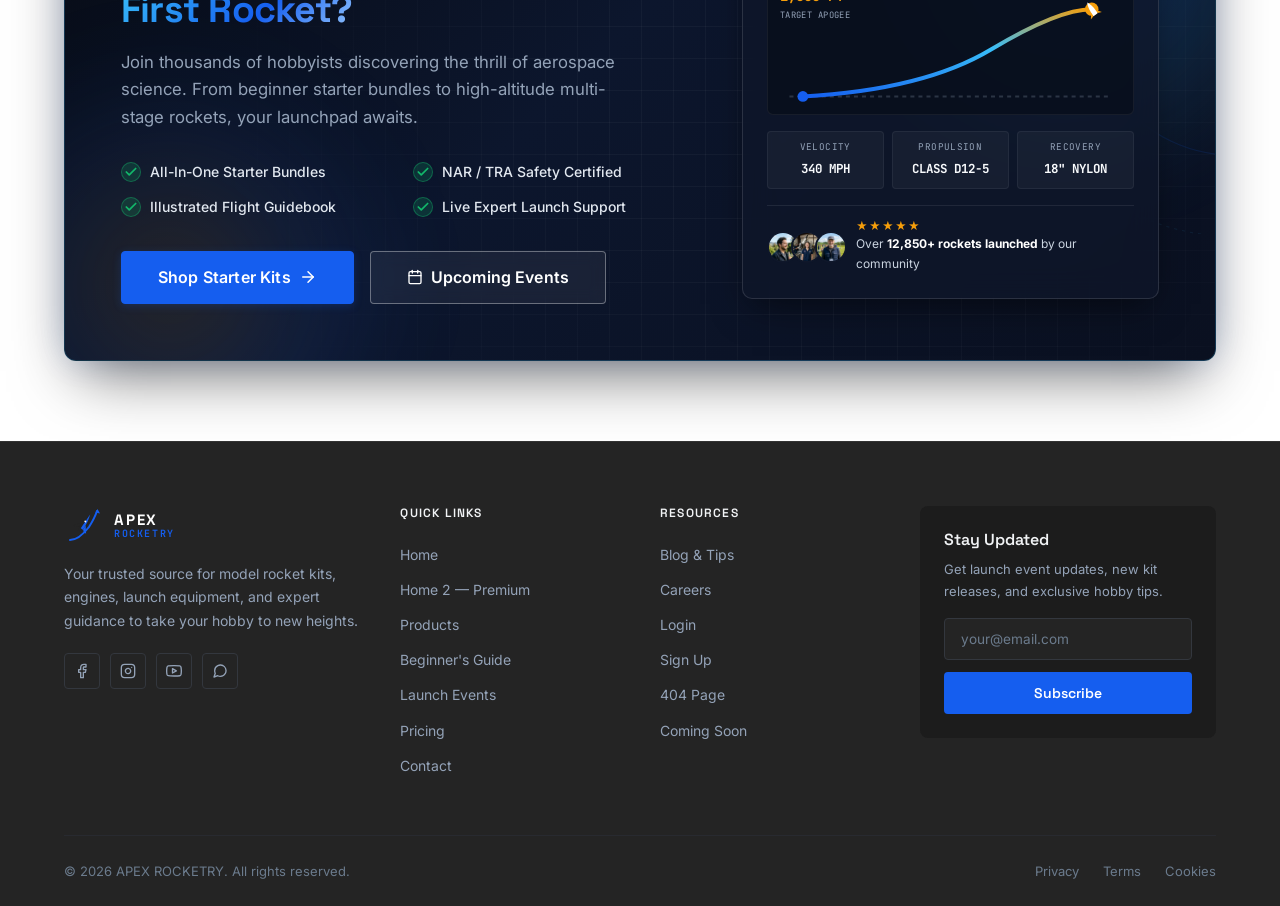
==== commit 795f28da: "feat: add product images and update site copy and layouts" ====
--- a/index.html
+++ b/index.html
@@ -328,7 +328,7 @@
                         <p>Fly high-power composite rockets with barometric dual-deployment altimeters and atmospheric sensor payloads that log real-time apogee data.</p>
                         <ul class="discipline-specs">
                             <li><svg xmlns="http://www.w3.org/2000/svg" width="14" height="14" viewBox="0 0 24 24" fill="none" stroke="currentColor" stroke-width="2"><polyline points="20 6 9 17 4 12"/></svg> Electronic ejection charges & dual parachutes</li>
-                            <li><svg xmlns="http://www.w3.org/2000/svg" width="14" height="14" viewBox="0 0 24 24" fill="none" stroke="currentColor" stroke-width="2"><polyline points="20 6 9 17 4 12"/></svg> Accelerometer & GPS beacon integration</li>
+                            <li><svg xmlns="http://www.w3.org/2000/svg" width="14" height="14" viewBox="0 0 24 24" fill="none" stroke="currentColor" stroke-width="2"><polyline points="20 6 9 17 4 12"/></svg> Accelerometer & GPS beacon telemetry integration</li>
                             <li><svg xmlns="http://www.w3.org/2000/svg" width="14" height="14" viewBox="0 0 24 24" fill="none" stroke="currentColor" stroke-width="2"><polyline points="20 6 9 17 4 12"/></svg> Heavy-duty carbon-fiber composite airframes</li>
                         </ul>
                         <a href="products.html" class="btn btn-outline btn-sm discipline-btn">Explore Altitude Kits</a>
@@ -348,8 +348,8 @@
                         <h3>Scale Aerospace Replicas</h3>
                         <p>Build and fly true-to-life historic space exploration vehicles featuring authentic NASA mission insignias, molded corrugated paneling, and staging rings.</p>
                         <ul class="discipline-specs">
-                            <li><svg xmlns="http://www.w3.org/2000/svg" width="14" height="14" viewBox="0 0 24 24" fill="none" stroke="currentColor" stroke-width="2"><polyline points="20 6 9 17 4 12"/></svg> Apollo Saturn V, Mercury, and SLS kits</li>
-                            <li><svg xmlns="http://www.w3.org/2000/svg" width="14" height="14" viewBox="0 0 24 24" fill="none" stroke="currentColor" stroke-width="2"><polyline points="20 6 9 17 4 12"/></svg> Multi-engine cluster ignition systems</li>
+                            <li><svg xmlns="http://www.w3.org/2000/svg" width="14" height="14" viewBox="0 0 24 24" fill="none" stroke="currentColor" stroke-width="2"><polyline points="20 6 9 17 4 12"/></svg> Apollo Saturn V, Mercury, and Artemis SLS kits</li>
+                            <li><svg xmlns="http://www.w3.org/2000/svg" width="14" height="14" viewBox="0 0 24 24" fill="none" stroke="currentColor" stroke-width="2"><polyline points="20 6 9 17 4 12"/></svg> Multi-engine cluster ignition & staging systems</li>
                             <li><svg xmlns="http://www.w3.org/2000/svg" width="14" height="14" viewBox="0 0 24 24" fill="none" stroke="currentColor" stroke-width="2"><polyline points="20 6 9 17 4 12"/></svg> Precision laser-cut detailing & display stands</li>
                         </ul>
                         <a href="products.html" class="btn btn-outline btn-sm discipline-btn">Explore Scale Models</a>
@@ -363,11 +363,11 @@
                     </div>
                     <div class="discipline-card-body">
                         <div class="discipline-meta">
-                            <span class="discipline-tag">Twilight & Dusk Ops</span>
-                            <span class="discipline-stat">High-Lumen LEDs</span>
+                            <span class="discipline-tag">Twilight Flight Ops</span>
+                            <span class="discipline-stat">Night Ready</span>
                         </div>
                         <h3>Night Flight & Illumination</h3>
-                        <p>Light up the twilight sky with multi-lumen LED tracking strips, luminous airframes, and glow-in-the-dark chutes that turn launches into mesmerizing light shows.</p>
+                        <p>Light up the night sky with multi-lumen LED tracking strips, luminous airframes, and glowing parachutes that turn flights into mesmerizing shows.</p>
                         <ul class="discipline-specs">
                             <li><svg xmlns="http://www.w3.org/2000/svg" width="14" height="14" viewBox="0 0 24 24" fill="none" stroke="currentColor" stroke-width="2"><polyline points="20 6 9 17 4 12"/></svg> Ultra-bright multi-channel LED light strips</li>
                             <li><svg xmlns="http://www.w3.org/2000/svg" width="14" height="14" viewBox="0 0 24 24" fill="none" stroke="currentColor" stroke-width="2"><polyline points="20 6 9 17 4 12"/></svg> Illuminated chutes & retro-reflective fins</li>
@@ -646,8 +646,8 @@
                     <div class="cta-main">
                         <div class="cta-badge">
                             <span class="cta-badge-beacon"></span>
-                            <span class="cta-badge-text">MISSION READY • T-MINUS ZERO</span>
-                            <span class="cta-badge-code">APX-01</span>
+                            <span class="cta-badge-text">MISSION READY </span>
+                            <span class="cta-badge-code">APX</span>
                         </div>
                         <h2>Ready to Launch Your <span class="cta-title-highlight">First Rocket?</span></h2>
                         <p>Join thousands of hobbyists discovering the thrill of aerospace science. From beginner starter bundles to high-altitude multi-stage rockets, your launchpad awaits.</p>
@@ -696,10 +696,7 @@
                     <div class="cta-visual-hud">
                         <div class="cta-hud-card">
                             <div class="cta-hud-header">
-                                <div class="cta-hud-title-wrap">
-                                    <span class="cta-hud-live-indicator"></span>
-                                    <span class="cta-hud-title">FLIGHT TELEMETRY HUD</span>
-                                </div>
+                               
                                 <span class="cta-hud-tag">PAD 01 • GO FOR LAUNCH</span>
                             </div>
 
--- a/style.css
+++ b/style.css
@@ -509,97 +509,106 @@
     background: var(--primary-subtle);
 }
 
+/* Mobile Nav */
 .mobile-menu-btn {
     display: none;
+    width: 2.25rem;
+    height: 2.25rem;
     align-items: center;
     justify-content: center;
-    width: 36px;
-    height: 36px;
+    border-radius: var(--radius-md);
+    background: var(--bg-surface);
     border: 1px solid var(--border-default);
-    border-radius: var(--radius-sm);
-    background: transparent;
     color: var(--text-body);
     cursor: pointer;
+    transition: var(--transition-fast);
+}
+
+.mobile-menu-btn:hover {
+    border-color: var(--primary);
+    color: var(--primary);
+}
+
+.mobile-menu-btn svg,
+.mobile-menu-icon svg {
+    width: 1.125rem;
+    height: 1.125rem;
+    stroke: currentColor;
+    stroke-width: 2;
+    fill: none;
+    display: block;
 }
 
 .navbar-spacer {
-    height: 64px;
-}
-
-/* Mobile Menu */
+    height: 4rem;
+    width: 100%;
+}
+
 .mobile-backdrop {
     display: none;
     position: fixed;
-    top: 0; left: 0; right: 0; bottom: 0;
-    background: rgba(0,0,0,0.4);
-    z-index: 998;
-    opacity: 0;
-    transition: opacity 0.3s ease;
-}
+    inset: 0;
+    background: rgba(0, 0, 0, 0.6);
+    backdrop-filter: blur(6px);
+    -webkit-backdrop-filter: blur(6px);
+    z-index: 990;
+    top: 4rem;
+}
+
+.mobile-menu {
+    display: none;
+    position: absolute;
+    top: 100%;
+    left: 0;
+    right: 0;
+    background: var(--bg-card);
+    border-bottom: 1px solid var(--border-default);
+    box-shadow: var(--shadow-xl);
+    z-index: 995;
+    padding: 1.25rem;
+}
+
+.mobile-menu.open {
+    display: block;
+    animation: fadeInDown 0.25s cubic-bezier(0.16, 1, 0.3, 1);
+}
+
 .mobile-backdrop.open {
     display: block;
-    opacity: 1;
-}
-
-.mobile-menu {
-    display: none;
-    position: fixed;
-    top: 64px;
-    right: -100%;
-    width: 280px;
-    max-height: calc(100vh - 64px);
-    background: var(--bg-card);
-    border-left: 1px solid var(--border-default);
-    z-index: 999;
-    padding: 1rem;
+}
+
+.mobile-menu .mob-link {
+    display: block;
+    padding: 0.75rem 1rem;
+    border-radius: var(--radius-md);
+    font-family: var(--font-heading);
+    font-weight: 500;
+    font-size: 0.875rem;
+    color: var(--text-body);
+    transition: var(--transition-fast);
+}
+
+.mobile-menu .mob-link:hover,
+.mobile-menu .mob-link.active {
+    background: var(--primary-subtle);
+    color: var(--primary);
+}
+
+.mobile-menu .mob-actions {
+    margin-top: 0.75rem;
+    padding-top: 0.75rem;
+    border-top: 1px solid var(--border-light);
+    display: flex;
     flex-direction: column;
-    gap: 0.25rem;
-    overflow-y: auto;
-    transition: right 0.3s cubic-bezier(0.16, 1, 0.3, 1);
-    box-shadow: var(--shadow-xl);
-}
-
-[dir="rtl"] .mobile-menu {
-    right: auto;
-    left: -100%;
-    border-left: none;
-    border-right: 1px solid var(--border-default);
-}
-
-.mobile-menu.open {
-    right: 0;
-}
-
-[dir="rtl"] .mobile-menu.open {
-    right: auto;
-    left: 0;
-}
-
-.mob-link {
-    display: block;
-    padding: 0.625rem 0.875rem;
-    font-size: 0.9375rem;
-    font-weight: 500;
-    color: var(--text-body);
-    border-radius: var(--radius-sm);
-    transition: var(--transition-fast);
-}
-.mob-link:hover,
-.mob-link.active {
-    color: var(--primary);
-    background: var(--primary-subtle);
-}
-
-.mob-actions {
-    padding: 1rem 0 0.75rem;
-    border-top: 1px solid var(--border-light);
-    margin-top: 0.5rem;
-}
-
-.mob-toggles {
-    display: flex;
     gap: 0.5rem;
-    padding-top: 0.75rem;
+}
+
+.mobile-menu .mob-toggles {
+    display: flex;
+    align-items: center;
+    justify-content: center;
+    gap: 0.5rem;
+    margin-top: 0.75rem;
 }
 
 /* ===== FOOTER ===== */
@@ -612,8 +621,10 @@
 
 .footer-grid {
     display: grid;
-    grid-template-columns: 1.5fr 1fr 1fr 1.2fr;
-    gap: 2.5rem;
+    grid-template-columns: 1.35fr 1fr 1fr 1.35fr;
+    gap: 3rem 2.5rem;
+    margin-bottom: 3.5rem;
+    align-items: start;
 }
 
 .footer-brand p {
@@ -689,16 +700,17 @@
 }
 .footer-newsletter-form {
     display: flex;
-    gap: 0.5rem;
+    flex-direction: column;
+    gap: 0.75rem;
 }
 .footer-newsletter-input {
-    flex: 1;
-    padding: 0.625rem 0.875rem;
+    width: 100%;
+    padding: 0.75rem 1rem;
     border-radius: var(--radius-sm);
     border: 1px solid #33373E;
     background: #242424;
     color: #F1F3F5;
-    font-size: 0.8125rem;
+    font-size: 0.85rem;
     font-family: var(--font-body);
     outline: none;
     transition: var(--transition-fast);
@@ -710,17 +722,20 @@
     color: #6B7B8D;
 }
 .footer-newsletter-btn {
-    padding: 0.625rem 1.25rem;
+    width: 100%;
+    padding: 0.75rem 1rem;
     background: var(--primary);
     color: #fff;
     border: none;
     border-radius: var(--radius-sm);
-    font-size: 0.8125rem;
+    font-size: 0.875rem;
     font-weight: 600;
-    font-family: var(--font-body);
+    font-family: var(--font-heading);
     cursor: pointer;
     transition: var(--transition-fast);
-    white-space: nowrap;
+    display: flex;
+    align-items: center;
+    justify-content: center;
 }
 .footer-newsletter-btn:hover {
     background: var(--primary-hover);
@@ -756,6 +771,22 @@
 
 .footer .nav-logo-text .brand-top {
     color: #fff;
+}
+
+/* RTL Footer Adjustments */
+[dir="rtl"] .footer-links a:hover {
+    transform: translateX(-4px);
+    padding-left: 0;
+    padding-right: 0;
+}
+[dir="rtl"] .footer-grid {
+    text-align: right;
+}
+[dir="rtl"] .footer-socials {
+    justify-content: flex-start;
+}
+[dir="rtl"] .footer-bottom {
+    align-items: flex-start;
 }
 
 /* ===== HERO — HOME 1 (SPLIT LAYOUT) ===== */
@@ -827,13 +858,19 @@
     display: flex;
     justify-content: center;
     align-items: center;
+    width: 100%;
 }
 .hero-image-wrapper img {
     width: 100%;
-    max-width: 520px;
+    max-width: 580px;
     border-radius: var(--radius-2xl);
     object-fit: cover;
     box-shadow: var(--shadow-lg);
+    transition: transform 0.4s cubic-bezier(0.16, 1, 0.3, 1), box-shadow 0.4s ease;
+}
+.hero-image-wrapper img:hover {
+    transform: translateY(-4px) scale(1.02);
+    box-shadow: var(--shadow-xl);
 }
 
 .hero-controls {
@@ -1065,6 +1102,9 @@
     overflow: hidden;
     transition: var(--transition-smooth);
     text-align: center;
+    display: flex;
+    flex-direction: column;
+    height: 100%;
 }
 .category-card:hover {
     transform: translateY(-6px);
@@ -1074,12 +1114,16 @@
 
 .category-card-img {
     width: 100%;
-    height: 200px;
+    height: 240px;
     object-fit: cover;
+    flex-shrink: 0;
 }
 
 .category-card-body {
     padding: 1.5rem;
+    display: flex;
+    flex-direction: column;
+    flex: 1;
 }
 
 .category-card-body h3 {
@@ -1089,7 +1133,13 @@
 .category-card-body p {
     font-size: 0.875rem;
     color: var(--text-muted);
-    margin-bottom: 1rem;
+    margin-bottom: 1.25rem;
+    flex-grow: 1;
+}
+
+.category-card-body .btn {
+    margin-top: auto;
+    align-self: center;
 }
 
 /* ===== FEATURE / INFO SECTIONS ===== */
@@ -1116,8 +1166,16 @@
     order: 2;
 }
 
+.split-image {
+    width: 100%;
+    height: 100%;
+    display: flex;
+}
+
 .split-image img {
     width: 100%;
+    height: 100%;
+    min-height: 460px;
     border-radius: var(--radius-2xl);
     object-fit: cover;
     box-shadow: var(--shadow-lg);
@@ -1208,6 +1266,9 @@
     border-radius: var(--radius-xl);
     overflow: hidden;
     transition: var(--transition-smooth);
+    display: flex;
+    flex-direction: column;
+    height: 100%;
 }
 .product-card:hover {
     transform: translateY(-4px);
@@ -1217,11 +1278,12 @@
 .product-card-img {
     position: relative;
     overflow: hidden;
+    flex-shrink: 0;
 }
 
 .product-card-img img {
     width: 100%;
-    height: 240px;
+    height: 280px;
     object-fit: cover;
     transition: transform 0.5s ease;
 }
@@ -1249,6 +1311,9 @@
 
 .product-card-body {
     padding: 1.25rem;
+    display: flex;
+    flex-direction: column;
+    flex: 1;
 }
 .product-card-body h4 {
     margin-bottom: 0.375rem;
@@ -1257,11 +1322,13 @@
     font-size: 0.8125rem;
     color: var(--text-muted);
     margin-bottom: 0.75rem;
+    flex-grow: 1;
 }
 .product-price-row {
     display: flex;
     align-items: center;
     justify-content: space-between;
+    margin-top: auto;
 }
 .product-price {
     font-family: var(--font-heading);
@@ -2404,20 +2471,44 @@
     .cta-banner {
         padding: 2.25rem 1.25rem;
     }
-    .cta-banner h2 {
-        font-size: 1.65rem;
+    .cta-banner.cta-banner-centered,
+    .cta-banner-centered {
+        padding: 2.25rem 1rem;
+    }
+    .cta-banner h2,
+    .cta-banner-centered h2 {
+        font-size: 1.55rem;
+    }
+    .cta-banner p,
+    .cta-banner-centered p {
+        font-size: 0.95rem;
+        margin-bottom: 1.5rem;
     }
     .cta-perks-list {
         grid-template-columns: 1fr;
         gap: 0.5rem;
     }
-    .cta-actions {
+    .cta-actions,
+    .cta-banner .cta-actions,
+    .cta-banner-centered .cta-actions {
         flex-direction: column;
         width: 100%;
-    }
-    .cta-actions .btn {
+        max-width: 100%;
+        gap: 0.75rem;
+    }
+    .cta-actions .btn,
+    .cta-banner .cta-actions .btn,
+    .cta-banner-centered .cta-actions .btn,
+    .cta-btn-glow,
+    .cta-btn-secondary {
         width: 100%;
+        max-width: 100%;
         justify-content: center;
+        padding: 0.75rem 1.25rem;
+        font-size: 0.9375rem;
+        box-sizing: border-box;
+        white-space: normal;
+        text-align: center;
     }
     .cta-hud-stats {
         grid-template-columns: 1fr;
@@ -2473,8 +2564,8 @@
 .cta-image-frame {
     position: relative;
     width: 100%;
-    max-width: 440px;
-    height: 290px;
+    max-width: 460px;
+    height: 370px;
     border-radius: var(--radius-xl);
     overflow: hidden;
     border: 1px solid rgba(56, 189, 248, 0.28);
@@ -2566,8 +2657,8 @@
         justify-content: center;
     }
     .cta-image-frame {
-        max-width: 480px;
-        height: 260px;
+        max-width: 520px;
+        height: 300px;
     }
 }
 
@@ -2579,7 +2670,7 @@
         font-size: 1.65rem;
     }
     .cta-image-frame {
-        height: 210px;
+        height: 240px;
     }
 }
 
@@ -3339,51 +3430,81 @@
 }
 
 .contact-info-card {
-    background: var(--secondary);
+    background: var(--bg-card);
+    border: 1px solid var(--border-default);
     border-radius: var(--radius-2xl);
     padding: 2.5rem;
-    color: #CBD5E0;
+    color: var(--text-body);
+    box-shadow: var(--shadow-sm);
+    transition: var(--transition-smooth);
+}
+
+.dark .contact-info-card {
+    background: rgba(18, 22, 34, 0.7);
+    border-color: rgba(255, 255, 255, 0.08);
 }
 
 .contact-info-card h3 {
-    color: #fff;
+    color: var(--text-heading);
     margin-bottom: 1rem;
+}
+
+.dark .contact-info-card h3 {
+    color: #F8FAFC;
 }
 
 .contact-info-card > p {
     font-size: 0.9375rem;
-    color: #94A3B8;
+    color: var(--text-muted);
     margin-bottom: 2rem;
+    line-height: 1.6;
 }
 
 .contact-detail {
     display: flex;
-    gap: 0.75rem;
+    gap: 0.85rem;
     padding: 0.875rem 0;
-    border-bottom: 1px solid #282A30;
+    border-bottom: 1px solid var(--border-light);
+}
+
+.dark .contact-detail {
+    border-bottom-color: rgba(255, 255, 255, 0.06);
 }
 
 .contact-detail-icon {
-    width: 40px;
-    height: 40px;
+    width: 42px;
+    height: 42px;
     flex-shrink: 0;
     display: inline-flex;
     align-items: center;
     justify-content: center;
-    background: rgba(21, 94, 239, 0.15);
+    background: var(--primary-subtle);
     color: var(--primary);
-    border-radius: var(--radius-sm);
+    border: 1px solid var(--primary-border);
+    border-radius: var(--radius-md);
+}
+
+.dark .contact-detail-icon {
+    background: rgba(21, 94, 239, 0.18);
+    border-color: rgba(21, 94, 239, 0.35);
+    color: #84ADFF;
 }
 
 .contact-detail-text h4 {
-    font-size: 0.875rem;
-    color: #F1F3F5;
-    margin-bottom: 0.125rem;
+    font-size: 0.9375rem;
+    color: var(--text-heading);
+    margin-bottom: 0.2rem;
+    font-weight: 600;
+}
+
+.dark .contact-detail-text h4 {
+    color: #F8FAFC;
 }
 
 .contact-detail-text p {
-    font-size: 0.8125rem;
-    color: #94A3B8;
+    font-size: 0.845rem;
+    color: var(--text-muted);
+    line-height: 1.5;
 }
 
 .contact-form-card {
@@ -3466,6 +3587,7 @@
     top: 1.25rem;
     right: 1.25rem;
     left: auto;
+    bottom: auto;
     z-index: 10;
     display: inline-flex;
     align-items: center;
@@ -3482,6 +3604,8 @@
     border: 1px solid rgba(255, 255, 255, 0.18);
     box-shadow: 0 4px 16px rgba(0, 0, 0, 0.3);
     pointer-events: none;
+    white-space: nowrap;
+    max-width: calc(100% - 2rem);
 }
 
 [dir="rtl"] .live-map-overlay {
@@ -3492,17 +3616,18 @@
 @media (max-width: 640px) {
     .live-map-overlay {
         top: auto;
-        bottom: 2rem;
-        right: 50%;
-        transform: translateX(50%);
-        font-size: 0.75rem;
-        padding: 0.4rem 0.8rem;
+        bottom: 0.75rem;
+        left: 50%;
+        right: auto;
+        transform: translateX(-50%);
+        font-size: 0.72rem;
+        padding: 0.35rem 0.75rem;
         white-space: nowrap;
     }
     [dir="rtl"] .live-map-overlay {
-        right: 50%;
-        left: auto;
-        transform: translateX(50%);
+        left: 50%;
+        right: auto;
+        transform: translateX(-50%);
     }
 }
 
@@ -4516,15 +4641,10 @@
 
 /* ===== RESPONSIVE — 1024px ===== */
 @media (max-width: 1024px) {
-    .nav-links {
-        display: none;
-    }
-    .mobile-menu-btn {
-        display: inline-flex;
-    }
-    .mobile-menu {
-        display: flex;
-    }
+    .nav-links { display: none; }
+    .nav-actions .nav-icon-btn { display: none; }
+    .nav-actions .btn { display: none; }
+    .mobile-menu-btn { display: flex; }
 
     .hero-split-inner {
         grid-template-columns: 1fr;
@@ -4540,57 +4660,142 @@
         justify-content: center;
     }
     .hero-image-wrapper {
-        order: -1;
+        width: 100%;
     }
     .hero-image-wrapper img {
-        max-width: 400px;
+        width: 100%;
+        max-width: 720px;
+        box-shadow: var(--shadow-xl);
     }
 
     .split-section {
-        grid-template-columns: 1fr;
+        grid-template-columns: 1fr 1fr;
         gap: 2.5rem;
-        text-align: center;
-    }
-    .split-section.reverse > :first-child {
-        order: unset;
-    }
-    .split-section.reverse > :last-child {
-        order: unset;
-    }
-    .split-content .section-label {
-        text-align: center;
+        align-items: stretch;
+    }
+    .split-image {
+        height: 100%;
+        display: flex;
     }
     .split-image img {
+        width: 100%;
+        height: 100%;
+        min-height: 480px;
+        object-fit: cover;
+    }
+
+    .category-grid { grid-template-columns: repeat(2, 1fr); }
+    .category-grid > :nth-child(3) {
+        grid-column: 1 / -1;
         max-width: 480px;
         margin: 0 auto;
-    }
-
-    .category-grid { grid-template-columns: repeat(2, 1fr); }
+        width: 100%;
+        justify-self: center;
+    }
+    .category-card-img {
+        height: 260px;
+    }
     .products-grid { grid-template-columns: repeat(2, 1fr); }
+    .products-grid > :last-child:nth-child(odd) {
+        grid-column: 1 / -1;
+        max-width: 480px;
+        margin: 0 auto;
+        width: 100%;
+        justify-self: center;
+    }
+    .product-card-img img {
+        height: 320px;
+    }
     .stats-grid { grid-template-columns: repeat(2, 1fr); gap: 1.5rem; }
     .steps-grid { grid-template-columns: repeat(2, 1fr); }
     .testimonials-grid { grid-template-columns: repeat(2, 1fr); }
+    .testimonials-grid > :nth-child(3) {
+        grid-column: 1 / -1;
+        max-width: 480px;
+        margin: 0 auto;
+        width: 100%;
+        justify-self: center;
+    }
     .icon-list { grid-template-columns: repeat(2, 1fr); }
+    .icon-list > :nth-child(3) {
+        grid-column: 1 / -1;
+        max-width: 480px;
+        margin: 0 auto;
+        width: 100%;
+        justify-self: center;
+    }
     .feature-box-grid { grid-template-columns: repeat(2, 1fr); }
     .events-grid { grid-template-columns: 1fr; }
     .event-card { grid-template-columns: 180px 1fr; }
     .pricing-grid { grid-template-columns: repeat(2, 1fr); }
     .pricing-grid > :nth-child(3) { grid-column: 1 / -1; max-width: 400px; margin: 0 auto; width: 100%; }
     .contact-grid { grid-template-columns: 1fr; }
-    .footer-grid { grid-template-columns: repeat(2, 1fr); }
     .gallery-row { grid-template-columns: repeat(2, 1fr); }
-    .guide-section { grid-template-columns: 1fr; text-align: center; }
-    .guide-section.reverse > :first-child { order: unset; }
-    .guide-section.reverse > :last-child { order: unset; }
-    .guide-image img { max-width: 480px; margin: 0 auto; }
-
-    .feature-list { align-items: center; }
-    .feature-item { text-align: left; }
+    .guide-section {
+        grid-template-columns: 1fr 1fr;
+        gap: 2.5rem;
+        align-items: center;
+    }
+    .guide-image img {
+        width: 100%;
+        max-width: 100%;
+    }
+}
+
+/* Tablet view (matches reference layout: 2 columns x 2 rows, left-aligned) */
+@media (max-width: 991px) and (min-width: 576px) {
+    .footer-grid {
+        grid-template-columns: repeat(2, 1fr);
+        gap: 3rem 2.5rem;
+        text-align: left;
+    }
+    .footer-socials {
+        justify-content: flex-start;
+    }
 }
 
 /* ===== RESPONSIVE — 768px ===== */
 @media (max-width: 768px) {
     .section { padding: 3.5rem 0; }
+
+    .split-section {
+        grid-template-columns: 1fr;
+        gap: 2.25rem;
+        text-align: center;
+    }
+    .split-section.reverse > :first-child {
+        order: unset;
+    }
+    .split-section.reverse > :last-child {
+        order: unset;
+    }
+    .split-content .section-label {
+        text-align: center;
+    }
+    .split-image img {
+        min-height: auto;
+        height: 320px;
+        max-width: 480px;
+        margin: 0 auto;
+    }
+    .feature-list {
+        align-items: center;
+    }
+
+    .guide-section {
+        grid-template-columns: 1fr;
+        text-align: center;
+    }
+    .guide-section.reverse > :first-child {
+        order: unset;
+    }
+    .guide-section.reverse > :last-child {
+        order: unset;
+    }
+    .guide-image img {
+        max-width: 480px;
+        margin: 0 auto;
+    }
 
     .category-grid { grid-template-columns: 1fr; max-width: 400px; margin-left: auto; margin-right: auto; }
     .products-grid { grid-template-columns: 1fr; max-width: 400px; margin-left: auto; margin-right: auto; }
@@ -4600,16 +4805,15 @@
     .steps-grid { grid-template-columns: 1fr; max-width: 400px; margin-left: auto; margin-right: auto; }
     .pricing-grid { grid-template-columns: 1fr; max-width: 400px; margin-left: auto; margin-right: auto; }
     .pricing-grid > :nth-child(3) { max-width: none; grid-column: unset; }
+    .category-grid > :nth-child(3) { max-width: none; grid-column: unset; margin: 0; }
+    .testimonials-grid > :nth-child(3) { max-width: none; grid-column: unset; margin: 0; }
+    .products-grid > :last-child:nth-child(odd) { max-width: none; grid-column: unset; margin: 0; }
+    .icon-list > :nth-child(3) { max-width: none; grid-column: unset; margin: 0; }
     .gallery-row { grid-template-columns: 1fr; max-width: 400px; margin-left: auto; margin-right: auto; }
 
     .event-card { grid-template-columns: 1fr; }
-    .event-card-img img { height: 200px; }
-
-    .footer-grid { grid-template-columns: 1fr; text-align: center; }
-    .footer-socials { justify-content: center; }
-    .footer-newsletter-form { flex-direction: column; }
-    .footer-bottom { flex-direction: column; gap: 0.75rem; text-align: center; }
-    .footer-bottom-links { justify-content: center; }
+    .event-card-img img { height: 280px; }
+    .hero-image-wrapper img { max-width: 580px; }
 
     .form-row { grid-template-columns: 1fr; }
 
@@ -4627,20 +4831,12 @@
     .timeline-dot { left: 20px; }
     [dir="rtl"] .timeline-dot { left: auto; right: 20px; }
 
-    .hero-cinematic { min-height: 480px; }
+    .hero-cinematic { min-height: 600px; }
+    .hero-cinematic-content { padding: 4.5rem 1.5rem 6.5rem; }
+    .hero-cinematic-controls { bottom: 1.75rem; }
     .live-map-box {
         height: 360px;
         border-radius: var(--radius-xl);
-    }
-    .live-map-overlay {
-        top: 0.875rem;
-        left: 0.875rem;
-        font-size: 0.75rem;
-        padding: 0.375rem 0.75rem;
-    }
-    [dir="rtl"] .live-map-overlay {
-        left: auto;
-        right: 0.875rem;
     }
 }
 
@@ -4648,6 +4844,24 @@
     .map-features-bar {
         grid-template-columns: 1fr;
         gap: 0.875rem;
+    }
+}
+
+/* Mobile view (< 576px) */
+@media (max-width: 575px) {
+    .footer {
+        padding: 3.5rem 0 2rem;
+    }
+    .footer-grid {
+        grid-template-columns: 1fr;
+        gap: 2.25rem;
+        text-align: left;
+        margin-bottom: 2.5rem;
+    }
+    .footer-bottom {
+        flex-direction: column;
+        align-items: flex-start;
+        gap: 1rem;
     }
 }
 
@@ -4659,7 +4873,8 @@
     }
     .live-map-overlay {
         font-size: 0.6875rem;
-        padding: 0.35rem 0.625rem;
+        padding: 0.3rem 0.65rem;
+        bottom: 0.65rem;
     }
     .map-feature-item {
         padding: 1rem 1.125rem;
@@ -4701,9 +4916,11 @@
     h1 { font-size: 1.75rem; }
 
     .hero-split-inner { padding: 2rem 1rem; }
-    .hero-image-wrapper img { max-width: 280px; }
-
-    .hero-cinematic-content { padding: 3rem 1rem; }
+    .hero-image-wrapper img { max-width: 100%; }
+
+    .hero-cinematic { min-height: 640px; }
+    .hero-cinematic-content { padding: 3.5rem 1rem 6.5rem; }
+    .hero-cinematic-controls { bottom: 1.25rem; }
 
     .auth-card { padding: 1.75rem 1rem; }
     .auth-card .btn { padding: 0.75rem 1rem; }
@@ -4724,6 +4941,7 @@
     }
 
     .event-card { border-radius: var(--radius-lg); }
+    .event-card-img img { height: 220px; }
 
     .footer-newsletter-card { padding: 1.25rem; }
 }
@@ -4732,6 +4950,26 @@
     .auth-card {
         padding: 1.35rem 0.75rem;
         margin: 0;
+    }
+    .cta-banner,
+    .cta-banner.cta-banner-centered,
+    .cta-banner-centered {
+        padding: 1.75rem 0.75rem;
+    }
+    .cta-actions .btn,
+    .cta-banner .cta-actions .btn,
+    .cta-banner-centered .cta-actions .btn,
+    .cta-btn-glow,
+    .cta-btn-secondary {
+        padding: 0.65rem 0.75rem;
+        font-size: 0.84rem;
+        gap: 0.35rem;
+    }
+    .cta-actions .btn svg,
+    .cta-banner .cta-actions .btn svg,
+    .cta-banner-centered .cta-actions .btn svg {
+        width: 15px;
+        height: 15px;
     }
     .countdown-grid {
         grid-template-columns: repeat(2, 1fr);
@@ -5127,6 +5365,7 @@
     overflow: hidden;
     display: flex;
     flex-direction: column;
+    height: 100%;
     transition: var(--transition-smooth);
     box-shadow: var(--shadow-sm);
 }
@@ -5140,7 +5379,7 @@
 .discipline-card-media {
     position: relative;
     width: 100%;
-    height: 230px;
+    height: 260px;
     overflow: hidden;
 }
 
@@ -5185,6 +5424,7 @@
     justify-content: space-between;
     align-items: center;
     margin-bottom: 0.75rem;
+    min-height: 1.85rem;
 }
 
 .discipline-tag {
@@ -5211,6 +5451,7 @@
     font-size: 1.25rem;
     margin-bottom: 0.65rem;
     color: var(--text-heading);
+    min-height: 1.75rem;
 }
 
 .discipline-card-body p {
@@ -5218,6 +5459,7 @@
     color: var(--text-muted);
     line-height: 1.55;
     margin-bottom: 1.25rem;
+    min-height: 5.25rem;
 }
 
 .discipline-specs {
@@ -5226,7 +5468,7 @@
     margin: 0 0 1.5rem 0;
     display: flex;
     flex-direction: column;
-    gap: 0.5rem;
+    gap: 0.6rem;
     border-top: 1px solid var(--border-light);
     padding-top: 1rem;
     flex-grow: 1;
@@ -5236,13 +5478,16 @@
     font-size: 0.8125rem;
     color: var(--text-body);
     display: flex;
-    align-items: center;
+    align-items: flex-start;
     gap: 0.5rem;
+    min-height: 2.35rem;
+    line-height: 1.4;
 }
 
 .discipline-specs li svg {
     color: var(--primary);
     flex-shrink: 0;
+    margin-top: 2px;
 }
 
 .discipline-btn {
@@ -5439,8 +5684,25 @@
     .disciplines-grid {
         grid-template-columns: repeat(2, 1fr);
     }
+    .disciplines-grid > :nth-child(3) {
+        grid-column: 1 / -1;
+        max-width: 520px;
+        margin: 0 auto;
+        width: 100%;
+        justify-self: center;
+    }
+    .discipline-card-media {
+        height: 280px;
+    }
     .safety-grid {
         grid-template-columns: repeat(2, 1fr);
+    }
+    .safety-grid > :nth-child(3) {
+        grid-column: 1 / -1;
+        max-width: 520px;
+        margin: 0 auto;
+        width: 100%;
+        justify-self: center;
     }
 }
 
@@ -5448,8 +5710,21 @@
     .disciplines-grid {
         grid-template-columns: 1fr;
     }
+    .disciplines-grid > :nth-child(3) {
+        grid-column: unset;
+        max-width: none;
+        margin: 0;
+    }
+    .discipline-card-media {
+        height: 340px;
+    }
     .safety-grid {
         grid-template-columns: 1fr;
+    }
+    .safety-grid > :nth-child(3) {
+        grid-column: unset;
+        max-width: none;
+        margin: 0;
     }
     .safety-status-bar {
         flex-direction: column;
@@ -5462,3 +5737,834 @@
     }
 }
 
+@media (max-width: 480px) {
+    .discipline-card-media {
+        height: 240px;
+    }
+}
+
+/* ==========================================================================
+   PRODUCT CATALOG: DUAL FILTERING (SKILL LEVEL & ENGINE SIZE) & MATRIX GUIDE
+   ========================================================================== */
+
+/* ==========================================================================
+   PRODUCT CATALOG: SEPARATE SECTIONS FOR SKILL LEVEL & ENGINE SIZE
+   ========================================================================== */
+
+/* --- Sticky Sub-Navigation Bar --- */
+.catalog-quick-nav {
+    background: var(--bg-card);
+    border-bottom: 1px solid var(--border-default);
+    padding: 0.85rem 0;
+    position: sticky;
+    top: 64px;
+    z-index: 80;
+    backdrop-filter: blur(12px);
+    box-shadow: var(--shadow-sm);
+    transition: var(--transition-smooth);
+}
+
+.dark .catalog-quick-nav {
+    background: rgba(15, 20, 32, 0.94);
+    border-bottom-color: rgba(255, 255, 255, 0.08);
+}
+
+.quick-nav-pills {
+    display: flex;
+    align-items: center;
+    justify-content: center;
+    gap: 0.75rem;
+    flex-wrap: wrap;
+}
+
+.quick-nav-pill {
+    display: inline-flex;
+    align-items: center;
+    gap: 0.5rem;
+    padding: 0.45rem 1.15rem;
+    font-size: 0.8125rem;
+    font-weight: 600;
+    border-radius: var(--radius-full);
+    background: var(--bg-surface);
+    border: 1px solid var(--border-default);
+    color: var(--text-heading);
+    text-decoration: none;
+    transition: var(--transition-fast);
+}
+
+.dark .quick-nav-pill {
+    background: rgba(255, 255, 255, 0.04);
+    border-color: rgba(255, 255, 255, 0.1);
+    color: #F8FAFC;
+}
+
+.quick-nav-pill:hover {
+    background: var(--primary-subtle);
+    border-color: var(--primary);
+    color: var(--primary);
+    transform: translateY(-1px);
+}
+
+/* --- Section Headers & Dedicated Controls --- */
+.catalog-section {
+    padding: 4.5rem 0;
+    position: relative;
+}
+
+.catalog-section-alt {
+    background: var(--bg-surface);
+    border-top: 1px solid var(--border-default);
+    border-bottom: 1px solid var(--border-default);
+}
+
+.dark .catalog-section-alt {
+    background: rgba(14, 18, 28, 0.75);
+    border-color: rgba(255, 255, 255, 0.06);
+}
+
+.catalog-section-header {
+    display: flex;
+    justify-content: space-between;
+    align-items: flex-end;
+    margin-bottom: 2rem;
+    flex-wrap: wrap;
+    gap: 1.5rem;
+}
+
+.catalog-section-title-wrap {
+    flex: 1;
+    min-width: 280px;
+}
+
+.catalog-section-title-wrap h2 {
+    font-family: var(--font-heading);
+    font-size: clamp(1.75rem, 3vw, 2.25rem);
+    color: var(--text-heading);
+    margin-top: 0.25rem;
+    margin-bottom: 0.5rem;
+    letter-spacing: -0.01em;
+}
+
+.dark .catalog-section-title-wrap h2 {
+    color: #F8FAFC;
+}
+
+.catalog-section-title-wrap p {
+    color: var(--text-muted);
+    font-size: 0.9375rem;
+    line-height: 1.55;
+    max-width: 640px;
+    margin: 0;
+}
+
+/* Dedicated Filter Bar Box inside Each Section */
+.section-filter-box {
+    background: var(--bg-card);
+    border: 1px solid var(--border-default);
+    border-radius: var(--radius-2xl);
+    padding: 1.15rem 1.4rem;
+    margin-bottom: 2.25rem;
+    display: flex;
+    justify-content: space-between;
+    align-items: center;
+    gap: 1.25rem;
+    flex-wrap: wrap;
+    box-shadow: var(--shadow-sm);
+}
+
+.dark .section-filter-box {
+    background: rgba(18, 22, 34, 0.7);
+    border-color: rgba(255, 255, 255, 0.08);
+}
+
+.section-filter-pills {
+    display: flex;
+    flex-wrap: wrap;
+    gap: 0.5rem;
+    align-items: center;
+}
+
+.section-filter-pills .filter-tab {
+    display: inline-flex;
+    align-items: center;
+    gap: 0.45rem;
+    padding: 0.45rem 1.1rem;
+    font-size: 0.8125rem;
+    font-weight: 500;
+    border-radius: var(--radius-full);
+    background: var(--bg-surface);
+    border: 1px solid var(--border-default);
+    color: var(--text-body);
+    cursor: pointer;
+    transition: var(--transition-fast);
+}
+
+.dark .section-filter-pills .filter-tab {
+    background: rgba(255, 255, 255, 0.04);
+    border-color: rgba(255, 255, 255, 0.1);
+    color: #E2E8F0;
+}
+
+.section-filter-pills .filter-tab:hover {
+    border-color: var(--primary);
+    color: var(--primary);
+    background: var(--primary-subtle);
+    transform: translateY(-1px);
+}
+
+.section-filter-pills .filter-tab.active {
+    background: var(--primary);
+    border-color: var(--primary);
+    color: #FFFFFF;
+    box-shadow: 0 2px 8px var(--primary-glow);
+}
+
+.section-filter-pills .filter-tab.active .pill-count {
+    color: rgba(255, 255, 255, 0.85);
+}
+
+.section-filter-pills .filter-tab.active .engine-badge-mini {
+    background: rgba(255, 255, 255, 0.25);
+    color: #FFFFFF;
+}
+
+.skill-dot {
+    width: 8px;
+    height: 8px;
+    border-radius: 50%;
+    display: inline-block;
+    flex-shrink: 0;
+}
+
+.dot-beginner { background: #12B76A; box-shadow: 0 0 6px rgba(18, 183, 106, 0.4); }
+.dot-intermediate { background: #F79009; box-shadow: 0 0 6px rgba(247, 144, 9, 0.4); }
+.dot-advanced { background: #7A5AF8; box-shadow: 0 0 6px rgba(122, 90, 248, 0.4); }
+.dot-engines { background: #155EEF; box-shadow: 0 0 6px rgba(21, 94, 239, 0.4); }
+.dot-acc { background: #667085; }
+
+.engine-badge-mini {
+    font-family: var(--font-mono);
+    font-size: 0.6875rem;
+    font-weight: 600;
+    padding: 0.1rem 0.4rem;
+    border-radius: var(--radius-xs);
+    background: var(--border-default);
+    color: var(--text-heading);
+    transition: var(--transition-fast);
+}
+
+.dark .engine-badge-mini {
+    background: rgba(255, 255, 255, 0.1);
+    color: #F8FAFC;
+}
+
+.pill-count {
+    font-family: var(--font-mono);
+    font-size: 0.75rem;
+    color: var(--text-muted);
+}
+
+.section-filter-controls-right {
+    display: flex;
+    align-items: center;
+    gap: 0.75rem;
+    flex-wrap: wrap;
+}
+
+.section-search-input-wrap {
+    position: relative;
+    display: flex;
+    align-items: center;
+    width: 250px;
+}
+
+.section-search-input-wrap input {
+    width: 100%;
+    padding: 0.45rem 2rem 0.45rem 2.2rem;
+    font-family: var(--font-body);
+    font-size: 0.8125rem;
+    color: var(--text-heading);
+    background: var(--bg-surface);
+    border: 1px solid var(--border-default);
+    border-radius: var(--radius-full);
+    outline: none;
+    transition: var(--transition-fast);
+}
+
+[dir="rtl"] .section-search-input-wrap input {
+    padding: 0.45rem 2.2rem 0.45rem 2rem;
+}
+
+.dark .section-search-input-wrap input {
+    background: rgba(255, 255, 255, 0.04);
+    border-color: rgba(255, 255, 255, 0.1);
+    color: #F8FAFC;
+}
+
+.section-search-input-wrap input:focus {
+    border-color: var(--primary);
+    box-shadow: 0 0 0 2px var(--primary-glow);
+}
+
+.section-search-input-wrap .search-icon {
+    position: absolute;
+    left: 0.75rem;
+    color: var(--text-muted);
+    pointer-events: none;
+}
+
+[dir="rtl"] .section-search-input-wrap .search-icon {
+    left: auto;
+    right: 0.75rem;
+}
+
+.section-search-clear {
+    position: absolute;
+    right: 0.6rem;
+    background: none;
+    border: none;
+    color: var(--text-muted);
+    font-size: 1.1rem;
+    cursor: pointer;
+    line-height: 1;
+    display: flex;
+    align-items: center;
+    justify-content: center;
+}
+
+[dir="rtl"] .section-search-clear {
+    right: auto;
+    left: 0.6rem;
+}
+
+.filter-count-badge {
+    font-family: var(--font-mono);
+    font-size: 0.8125rem;
+    font-weight: 500;
+    color: var(--primary);
+    background: var(--primary-subtle);
+    border: 1px solid var(--primary-border);
+    padding: 0.4rem 0.85rem;
+    border-radius: var(--radius-full);
+    display: inline-flex;
+    align-items: center;
+    gap: 0.35rem;
+    white-space: nowrap;
+}
+
+.filter-count-badge .count-number {
+    font-weight: 700;
+}
+
+/* --- Product Cards Specs & Tags --- */
+.product-engine-tag {
+    position: absolute;
+    top: 0.75rem;
+    right: 0.75rem;
+    background: rgba(15, 23, 42, 0.88);
+    backdrop-filter: blur(8px);
+    color: #FFFFFF;
+    font-size: 0.6875rem;
+    font-weight: 600;
+    font-family: var(--font-mono);
+    padding: 0.25rem 0.65rem;
+    border-radius: var(--radius-full);
+    border: 1px solid rgba(255, 255, 255, 0.2);
+    box-shadow: 0 2px 6px rgba(0, 0, 0, 0.25);
+    z-index: 2;
+}
+
+[dir="rtl"] .product-engine-tag {
+    right: auto;
+    left: 0.75rem;
+}
+
+.product-specs-list {
+    display: flex;
+    flex-direction: column;
+    gap: 0.35rem;
+    margin: 0.75rem 0 1rem;
+    padding: 0.6rem 0.75rem;
+    background: var(--bg-surface);
+    border-radius: var(--radius-md);
+    border: 1px solid var(--border-light);
+}
+
+.dark .product-specs-list {
+    background: rgba(255, 255, 255, 0.03);
+    border-color: rgba(255, 255, 255, 0.06);
+}
+
+.product-spec-row {
+    display: flex;
+    align-items: center;
+    justify-content: space-between;
+    font-size: 0.75rem;
+    gap: 0.5rem;
+}
+
+.spec-label {
+    display: inline-flex;
+    align-items: center;
+    gap: 0.35rem;
+    color: var(--text-muted);
+}
+
+.spec-label svg {
+    color: var(--primary);
+    flex-shrink: 0;
+}
+
+.spec-value {
+    font-family: var(--font-mono);
+    font-weight: 600;
+    color: var(--text-heading);
+    text-align: right;
+}
+
+.dark .spec-value {
+    color: #F8FAFC;
+}
+
+[dir="rtl"] .spec-value {
+    text-align: left;
+}
+
+/* Empty State */
+.no-products-state {
+    grid-column: 1 / -1;
+    display: flex;
+    flex-direction: column;
+    align-items: center;
+    justify-content: center;
+    text-align: center;
+    padding: 4rem 2rem;
+    background: var(--bg-card);
+    border: 2px dashed var(--border-default);
+    border-radius: var(--radius-2xl);
+    margin: 1.5rem 0;
+}
+
+.dark .no-products-state {
+    background: rgba(18, 22, 34, 0.6);
+    border-color: rgba(255, 255, 255, 0.1);
+}
+
+.no-products-icon {
+    width: 64px;
+    height: 64px;
+    border-radius: 50%;
+    background: var(--primary-subtle);
+    color: var(--primary);
+    display: flex;
+    align-items: center;
+    justify-content: center;
+    margin-bottom: 1.25rem;
+}
+
+.no-products-state h3 {
+    font-family: var(--font-heading);
+    font-size: 1.5rem;
+    color: var(--text-heading);
+    margin-bottom: 0.5rem;
+}
+
+.dark .no-products-state h3 {
+    color: #F8FAFC;
+}
+
+.no-products-state p {
+    font-size: 0.9375rem;
+    color: var(--text-muted);
+    max-width: 480px;
+    margin-bottom: 1.5rem;
+}
+
+.no-products-actions {
+    display: flex;
+    gap: 0.75rem;
+    flex-wrap: wrap;
+    justify-content: center;
+}
+
+/* --- Classification & Selection Matrix Section --- */
+.matrix-guide-section {
+    background: linear-gradient(180deg, var(--bg-surface) 0%, var(--bg-card) 100%);
+    border-top: 1px solid var(--border-default);
+    border-bottom: 1px solid var(--border-default);
+    padding: 5rem 0;
+}
+
+.dark .matrix-guide-section {
+    background: linear-gradient(180deg, rgba(10, 14, 24, 0.95) 0%, rgba(15, 20, 32, 0.95) 100%);
+    border-color: rgba(255, 255, 255, 0.08);
+}
+
+.matrix-header {
+    text-align: center;
+    max-width: 760px;
+    margin: 0 auto 3.5rem;
+}
+
+.matrix-cards-grid {
+    display: grid;
+    grid-template-columns: repeat(3, 1fr);
+    gap: 1.75rem;
+    margin-bottom: 3rem;
+}
+
+.matrix-card {
+    background: var(--bg-card);
+    border: 1px solid var(--border-default);
+    border-radius: var(--radius-2xl);
+    padding: 2rem 1.75rem;
+    display: flex;
+    flex-direction: column;
+    position: relative;
+    transition: var(--transition-smooth);
+    box-shadow: var(--shadow-sm);
+}
+
+.dark .matrix-card {
+    background: rgba(18, 22, 34, 0.7);
+    border-color: rgba(255, 255, 255, 0.08);
+}
+
+.matrix-card:hover {
+    transform: translateY(-4px);
+    box-shadow: var(--shadow-card-hover);
+    border-color: var(--primary-border);
+}
+
+.matrix-badge-top {
+    display: inline-flex;
+    align-items: center;
+    gap: 0.35rem;
+    font-size: 0.75rem;
+    font-weight: 700;
+    text-transform: uppercase;
+    letter-spacing: 0.06em;
+    padding: 0.25rem 0.75rem;
+    border-radius: var(--radius-full);
+    margin-bottom: 1rem;
+    align-self: flex-start;
+}
+
+.matrix-card-beginner .matrix-badge-top {
+    background: rgba(18, 183, 106, 0.12);
+    color: #12B76A;
+    border: 1px solid rgba(18, 183, 106, 0.3);
+}
+
+.matrix-card-intermediate .matrix-badge-top {
+    background: rgba(247, 144, 9, 0.12);
+    color: #F79009;
+    border: 1px solid rgba(247, 144, 9, 0.3);
+}
+
+.matrix-card-advanced .matrix-badge-top {
+    background: rgba(122, 90, 248, 0.12);
+    color: #7A5AF8;
+    border: 1px solid rgba(122, 90, 248, 0.3);
+}
+
+.matrix-card h3 {
+    font-family: var(--font-heading);
+    font-size: 1.375rem;
+    color: var(--text-heading);
+    margin-bottom: 0.5rem;
+}
+
+.dark .matrix-card h3 {
+    color: #F8FAFC;
+}
+
+.matrix-card p.matrix-desc {
+    font-size: 0.875rem;
+    color: var(--text-muted);
+    line-height: 1.5;
+    margin-bottom: 1.5rem;
+    min-height: 4.2rem;
+}
+
+.matrix-specs-box {
+    background: var(--bg-surface);
+    border-radius: var(--radius-lg);
+    padding: 0.85rem 1.15rem;
+    margin-bottom: 1.5rem;
+    border: 1px solid var(--border-light);
+    display: flex;
+    flex-direction: column;
+}
+
+.dark .matrix-specs-box {
+    background: rgba(255, 255, 255, 0.03);
+    border-color: rgba(255, 255, 255, 0.06);
+}
+
+.matrix-spec-row {
+    display: flex;
+    align-items: center;
+    justify-content: space-between;
+    font-size: 0.8125rem;
+    padding: 0.55rem 0;
+    min-height: 2.35rem;
+    border-bottom: 1px solid var(--border-light);
+    gap: 0.75rem;
+}
+
+.dark .matrix-spec-row {
+    border-bottom-color: rgba(255, 255, 255, 0.04);
+}
+
+.matrix-spec-row:last-child {
+    border-bottom: none;
+    padding-bottom: 0;
+}
+
+.matrix-spec-row .spec-name {
+    color: var(--text-muted);
+    font-size: 0.8125rem;
+    font-weight: 500;
+    white-space: nowrap;
+    flex-shrink: 0;
+}
+
+.matrix-spec-row .spec-detail {
+    font-weight: 600;
+    font-family: var(--font-mono);
+    font-size: 0.8125rem;
+    color: var(--text-heading);
+    text-align: right;
+    white-space: nowrap;
+}
+
+.dark .matrix-spec-row .spec-detail {
+    color: #F8FAFC;
+}
+
+.matrix-card .btn {
+    margin-top: auto;
+}
+
+/* Engine Impulse Classification Table */
+.engine-matrix-table-card {
+    background: var(--bg-card);
+    border: 1px solid var(--border-default);
+    border-radius: var(--radius-2xl);
+    padding: 2rem;
+    box-shadow: var(--shadow-sm);
+    overflow: hidden;
+}
+
+.dark .engine-matrix-table-card {
+    background: rgba(18, 22, 34, 0.7);
+    border-color: rgba(255, 255, 255, 0.08);
+}
+
+.engine-table-header {
+    display: flex;
+    justify-content: space-between;
+    align-items: center;
+    margin-bottom: 1.5rem;
+    flex-wrap: wrap;
+    gap: 1rem;
+}
+
+.engine-table-header h4 {
+    font-family: var(--font-heading);
+    font-size: 1.25rem;
+    color: var(--text-heading);
+    display: flex;
+    align-items: center;
+    gap: 0.5rem;
+}
+
+.dark .engine-table-header h4 {
+    color: #F8FAFC;
+}
+
+.engine-table-responsive {
+    overflow-x: auto;
+    -webkit-overflow-scrolling: touch;
+}
+
+.engine-table {
+    width: 100%;
+    border-collapse: collapse;
+    font-size: 0.875rem;
+    text-align: left;
+}
+
+[dir="rtl"] .engine-table {
+    text-align: right;
+}
+
+.engine-table th {
+    background: var(--bg-surface);
+    color: var(--text-heading);
+    font-weight: 600;
+    padding: 0.75rem 1rem;
+    border-bottom: 2px solid var(--border-default);
+    white-space: nowrap;
+}
+
+.dark .engine-table th {
+    background: rgba(255, 255, 255, 0.04);
+    color: #F8FAFC;
+    border-bottom-color: rgba(255, 255, 255, 0.1);
+}
+
+.engine-table td {
+    padding: 1rem;
+    border-bottom: 1px solid var(--border-light);
+    color: var(--text-body);
+    vertical-align: middle;
+}
+
+.dark .engine-table td {
+    border-bottom-color: rgba(255, 255, 255, 0.05);
+    color: #CBD5E1;
+}
+
+.engine-table tbody tr:hover {
+    background: var(--bg-surface);
+}
+
+.dark .engine-table tbody tr:hover {
+    background: rgba(255, 255, 255, 0.02);
+}
+
+.engine-diameter-tag {
+    font-family: var(--font-mono);
+    font-weight: 700;
+    font-size: 0.8125rem;
+    padding: 0.2rem 0.55rem;
+    border-radius: var(--radius-sm);
+    background: var(--primary-subtle);
+    color: var(--primary);
+    border: 1px solid var(--primary-border);
+    display: inline-block;
+}
+
+.dark .engine-diameter-tag {
+    background: rgba(21, 94, 239, 0.18);
+    border-color: rgba(21, 94, 239, 0.35);
+    color: #84ADFF;
+}
+
+/* Responsive adjustments for products page */
+@media (max-width: 1024px) {
+    .matrix-cards-grid {
+        grid-template-columns: repeat(2, 1fr);
+        gap: 1.5rem;
+    }
+    .matrix-cards-grid > :nth-child(3) {
+        grid-column: 1 / -1;
+        max-width: 480px;
+        margin: 0 auto;
+        width: 100%;
+        justify-self: center;
+    }
+}
+
+@media (max-width: 768px) {
+    .matrix-cards-grid {
+        grid-template-columns: 1fr;
+        max-width: 480px;
+        width: 100%;
+        margin-left: auto;
+        margin-right: auto;
+        gap: 1.25rem;
+    }
+    .matrix-cards-grid > :nth-child(3) {
+        grid-column: unset;
+        max-width: none;
+        margin: 0;
+    }
+    .matrix-card p.matrix-desc {
+        min-height: auto;
+    }
+}
+
+@media (max-width: 576px) {
+    .matrix-card {
+        padding: 1.5rem 1.15rem;
+    }
+    .matrix-specs-box {
+        padding: 0.75rem 0.85rem;
+    }
+    .matrix-spec-row {
+        gap: 0.5rem;
+    }
+    .matrix-spec-row .spec-name {
+        font-size: 0.775rem;
+    }
+    .matrix-spec-row .spec-detail {
+        font-size: 0.775rem;
+        white-space: normal;
+        text-align: right;
+    }
+}
+
+@media (max-width: 380px) {
+    .matrix-card {
+        padding: 1.25rem 0.85rem;
+    }
+    .matrix-card h3 {
+        font-size: 1.2rem;
+    }
+    .matrix-specs-box {
+        padding: 0.65rem 0.65rem;
+    }
+    .matrix-spec-row {
+        font-size: 0.75rem;
+        padding: 0.45rem 0;
+        gap: 0.35rem;
+    }
+    .matrix-spec-row .spec-name {
+        font-size: 0.725rem;
+    }
+    .matrix-spec-row .spec-detail {
+        font-size: 0.725rem;
+        white-space: normal;
+    }
+}
+
+@media (max-width: 768px) {
+    .product-filter-wrapper {
+        padding: 1.25rem 1rem;
+    }
+    .filter-header-bar {
+        flex-direction: column;
+        align-items: stretch;
+    }
+    .filter-search-box {
+        max-width: 100%;
+    }
+    .active-filters-bar {
+        flex-direction: column;
+        align-items: flex-start;
+    }
+    .btn-clear-filters {
+        margin-left: 0;
+        margin-top: 0.5rem;
+    }
+    .engine-matrix-table-card {
+        padding: 1.25rem 1rem;
+    }
+}
+
+/* --- Keyframe Animations --- */
+@keyframes fadeInDown {
+    from { opacity: 0; transform: translateY(-16px); }
+    to { opacity: 1; transform: translateY(0); }
+}
+
+@media print {
+    .navbar, .footer, .mobile-menu, .mobile-backdrop {
+        display: none !important;
+    }
+}
+
+
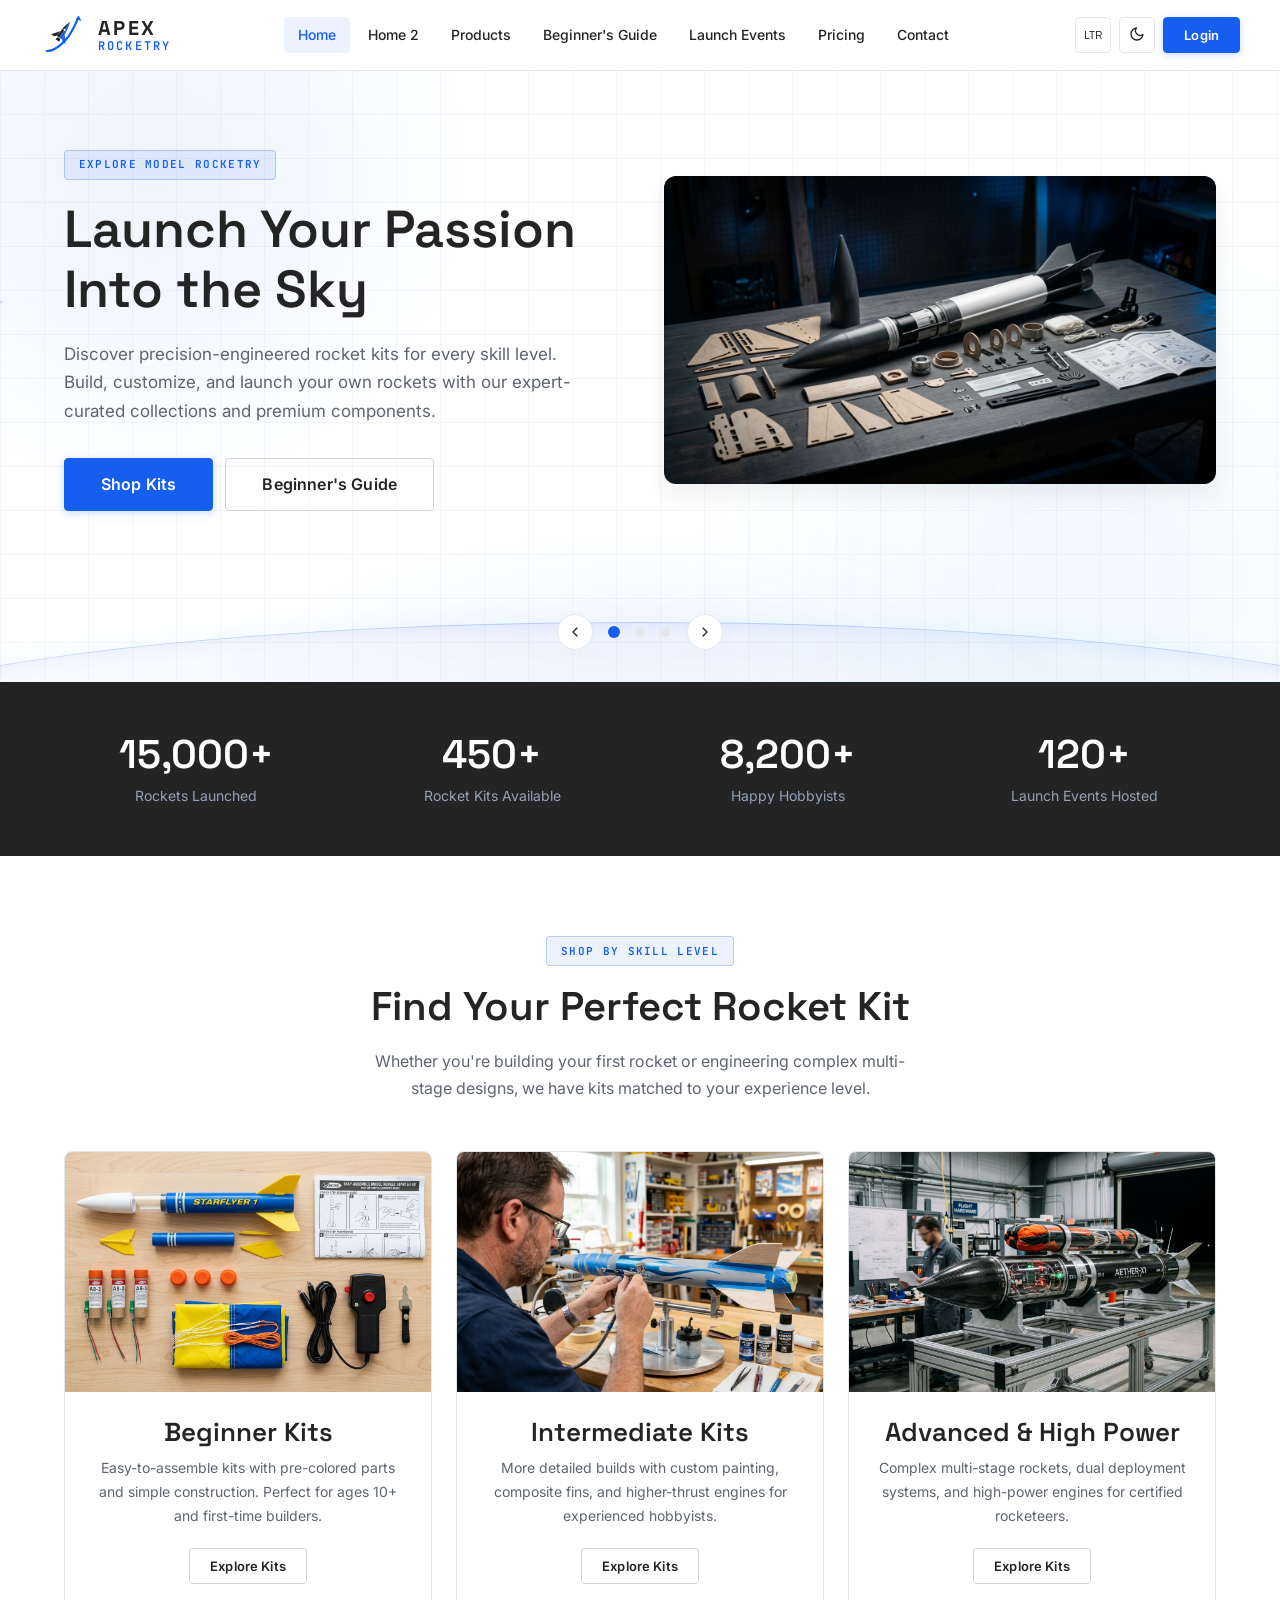
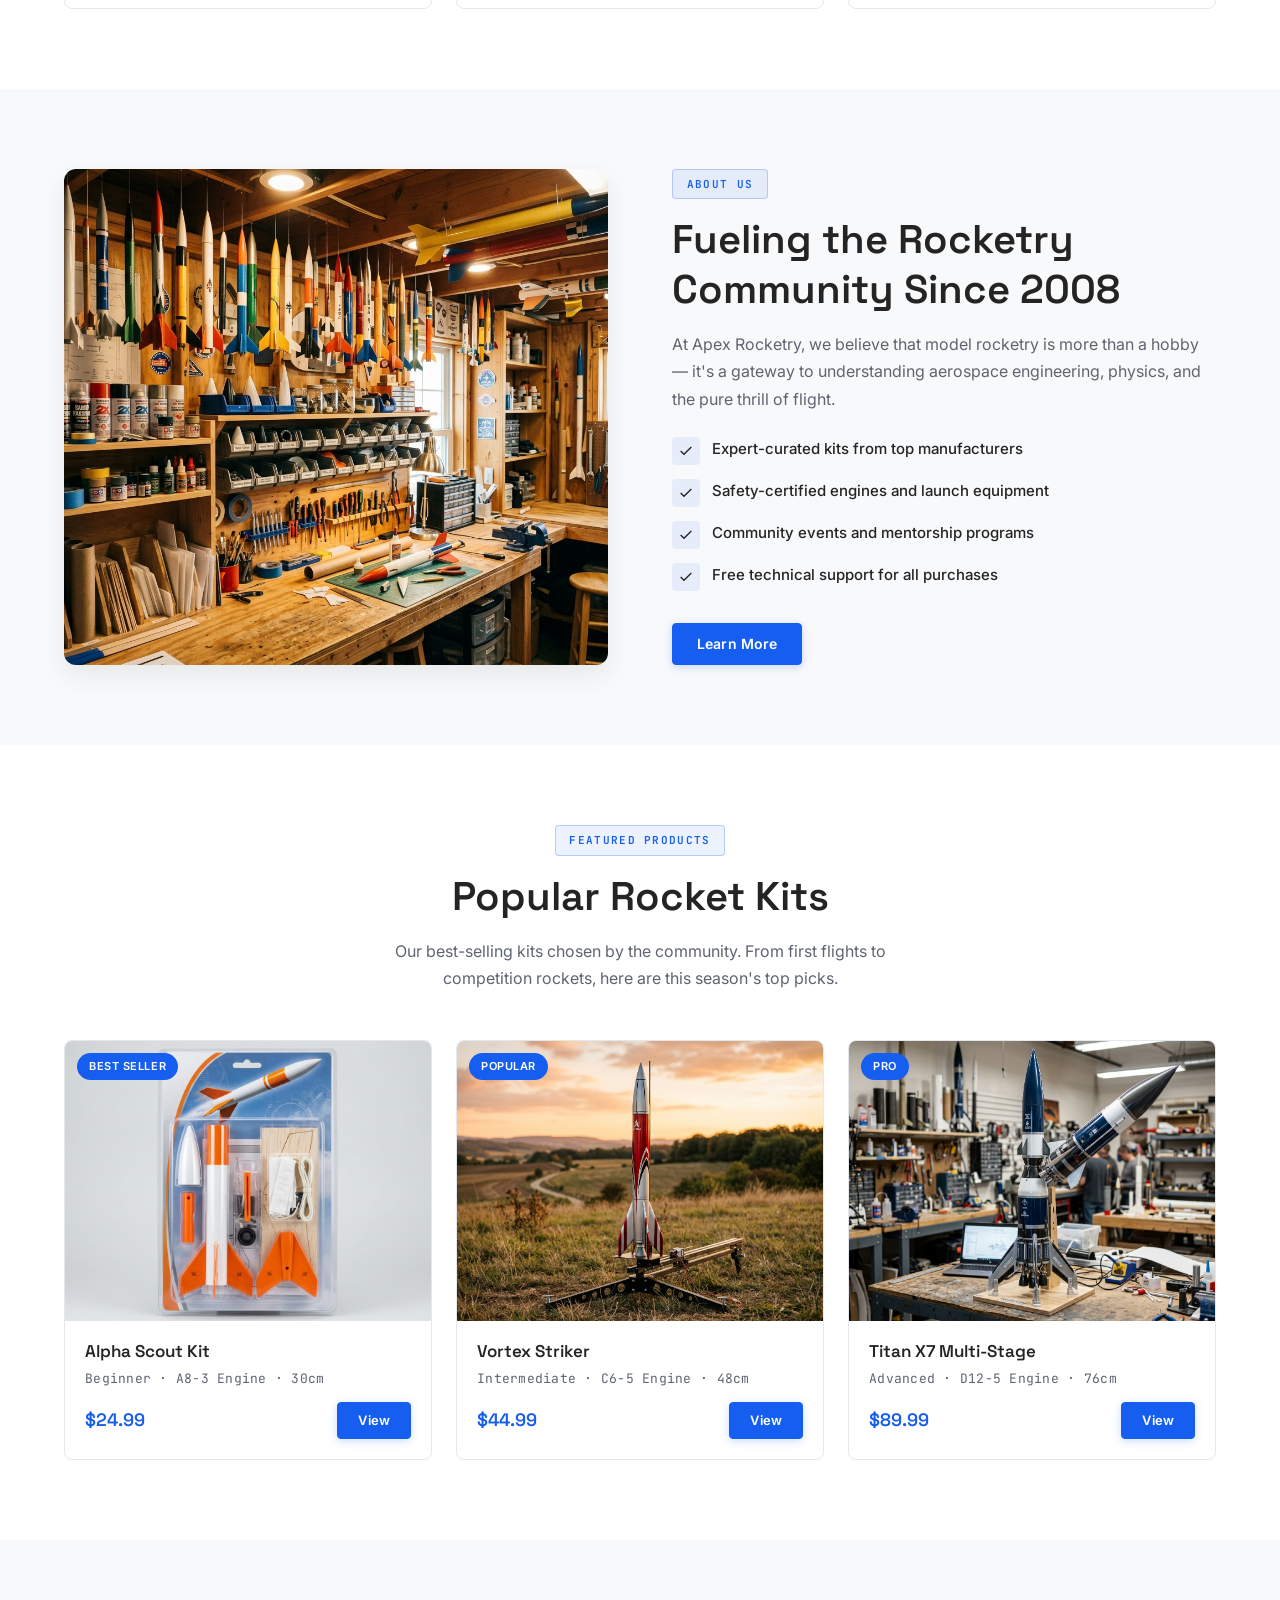
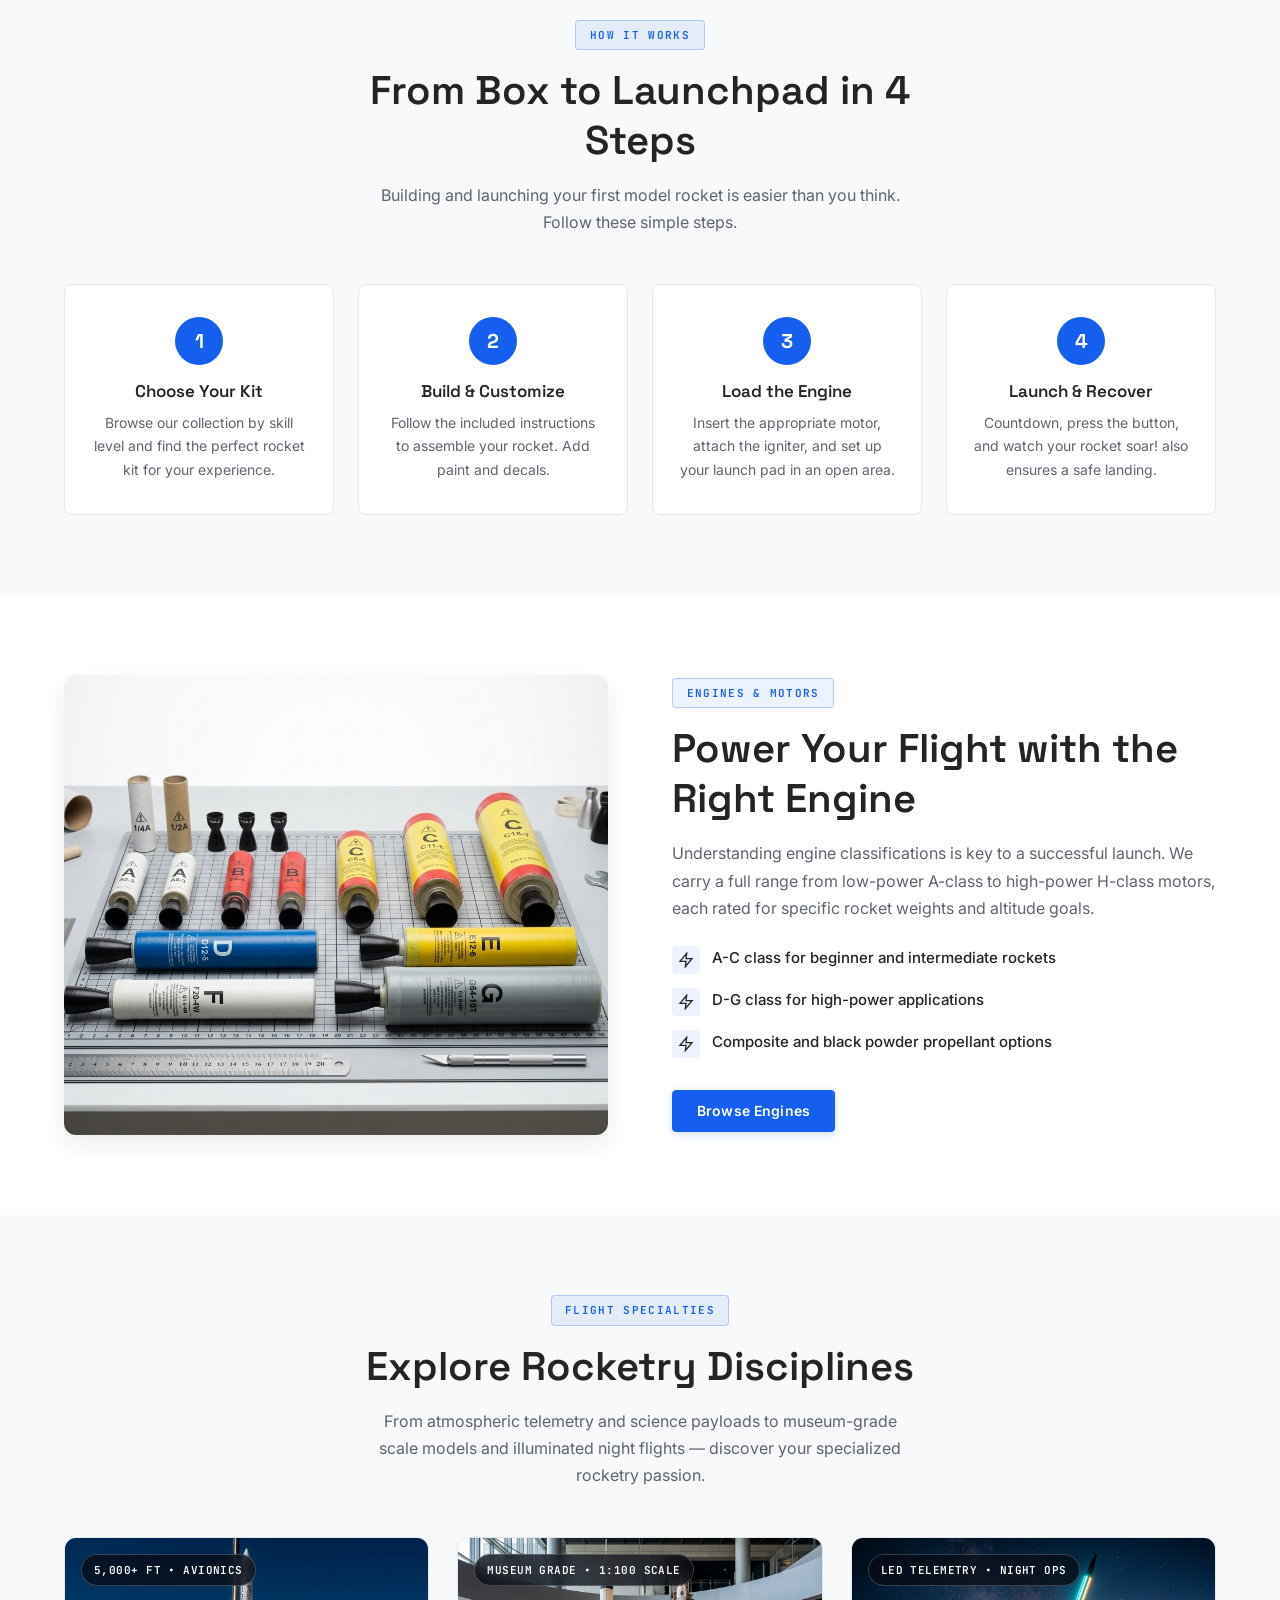
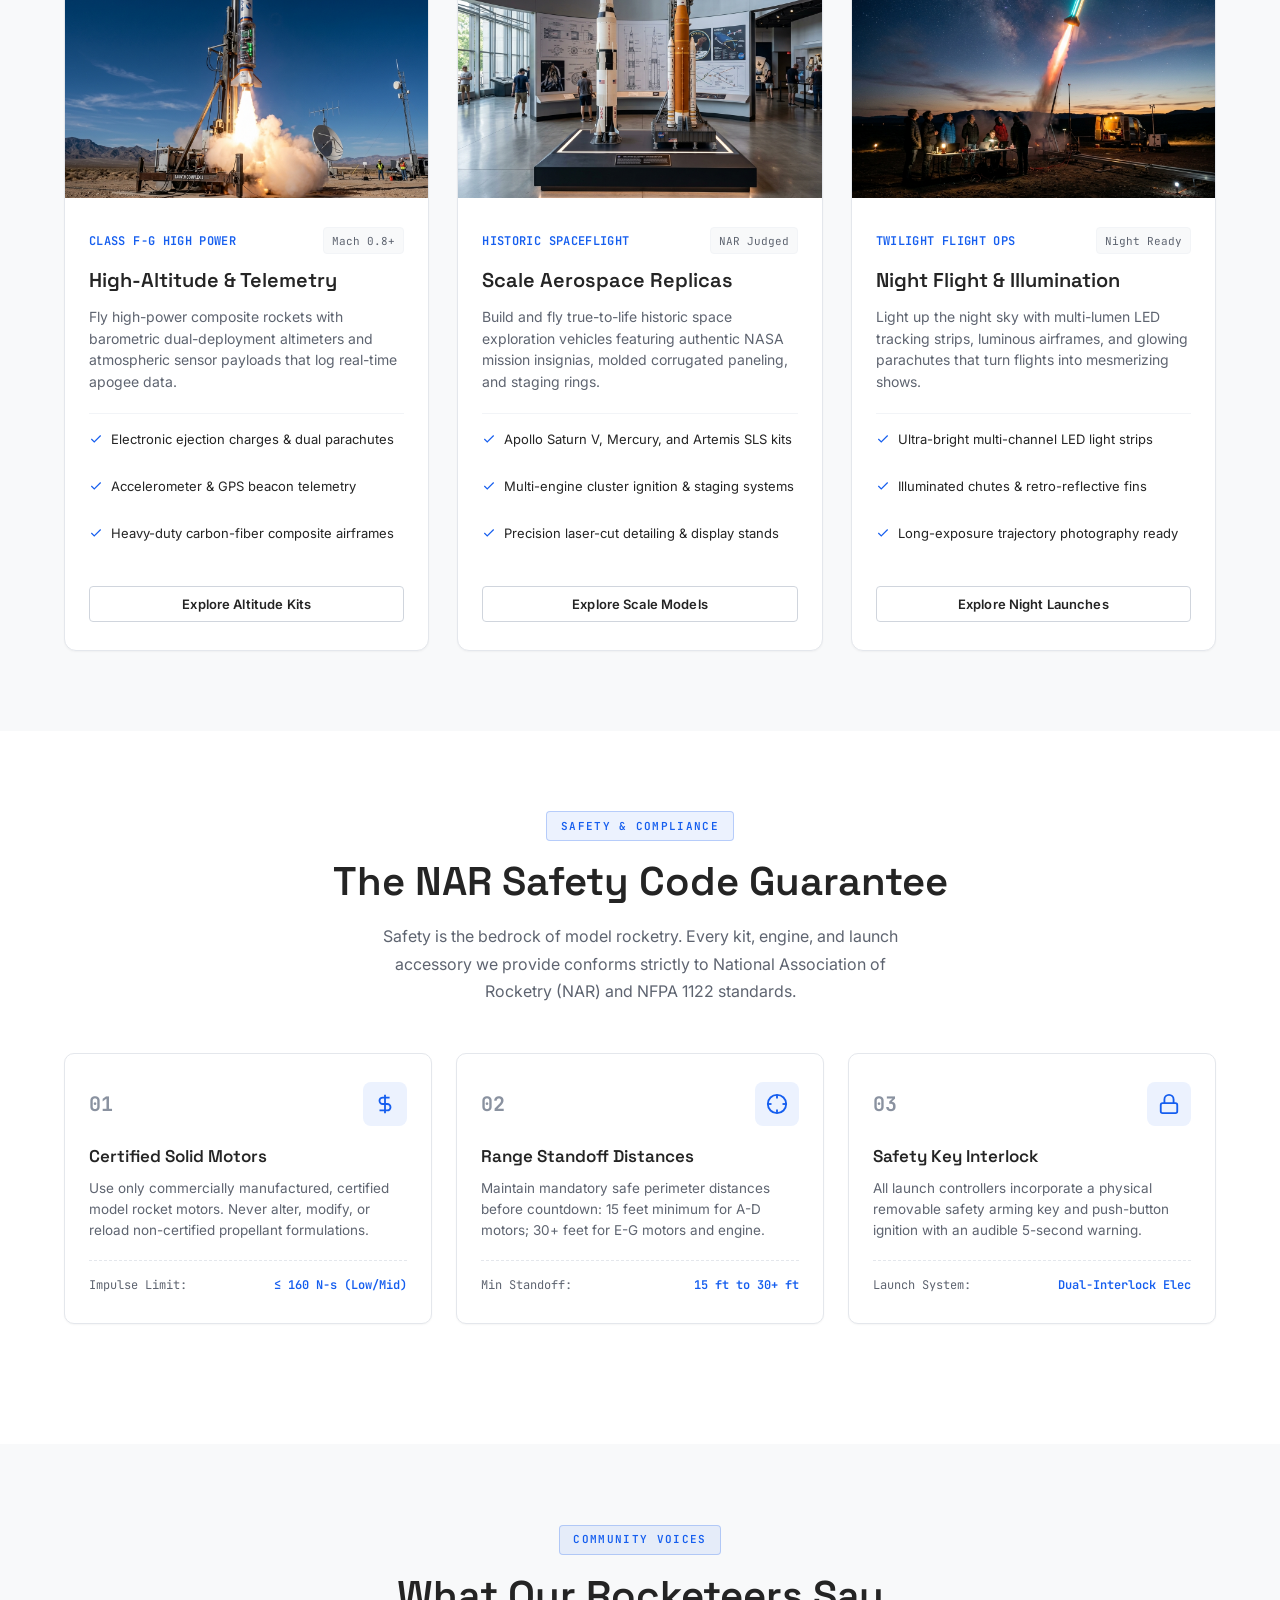
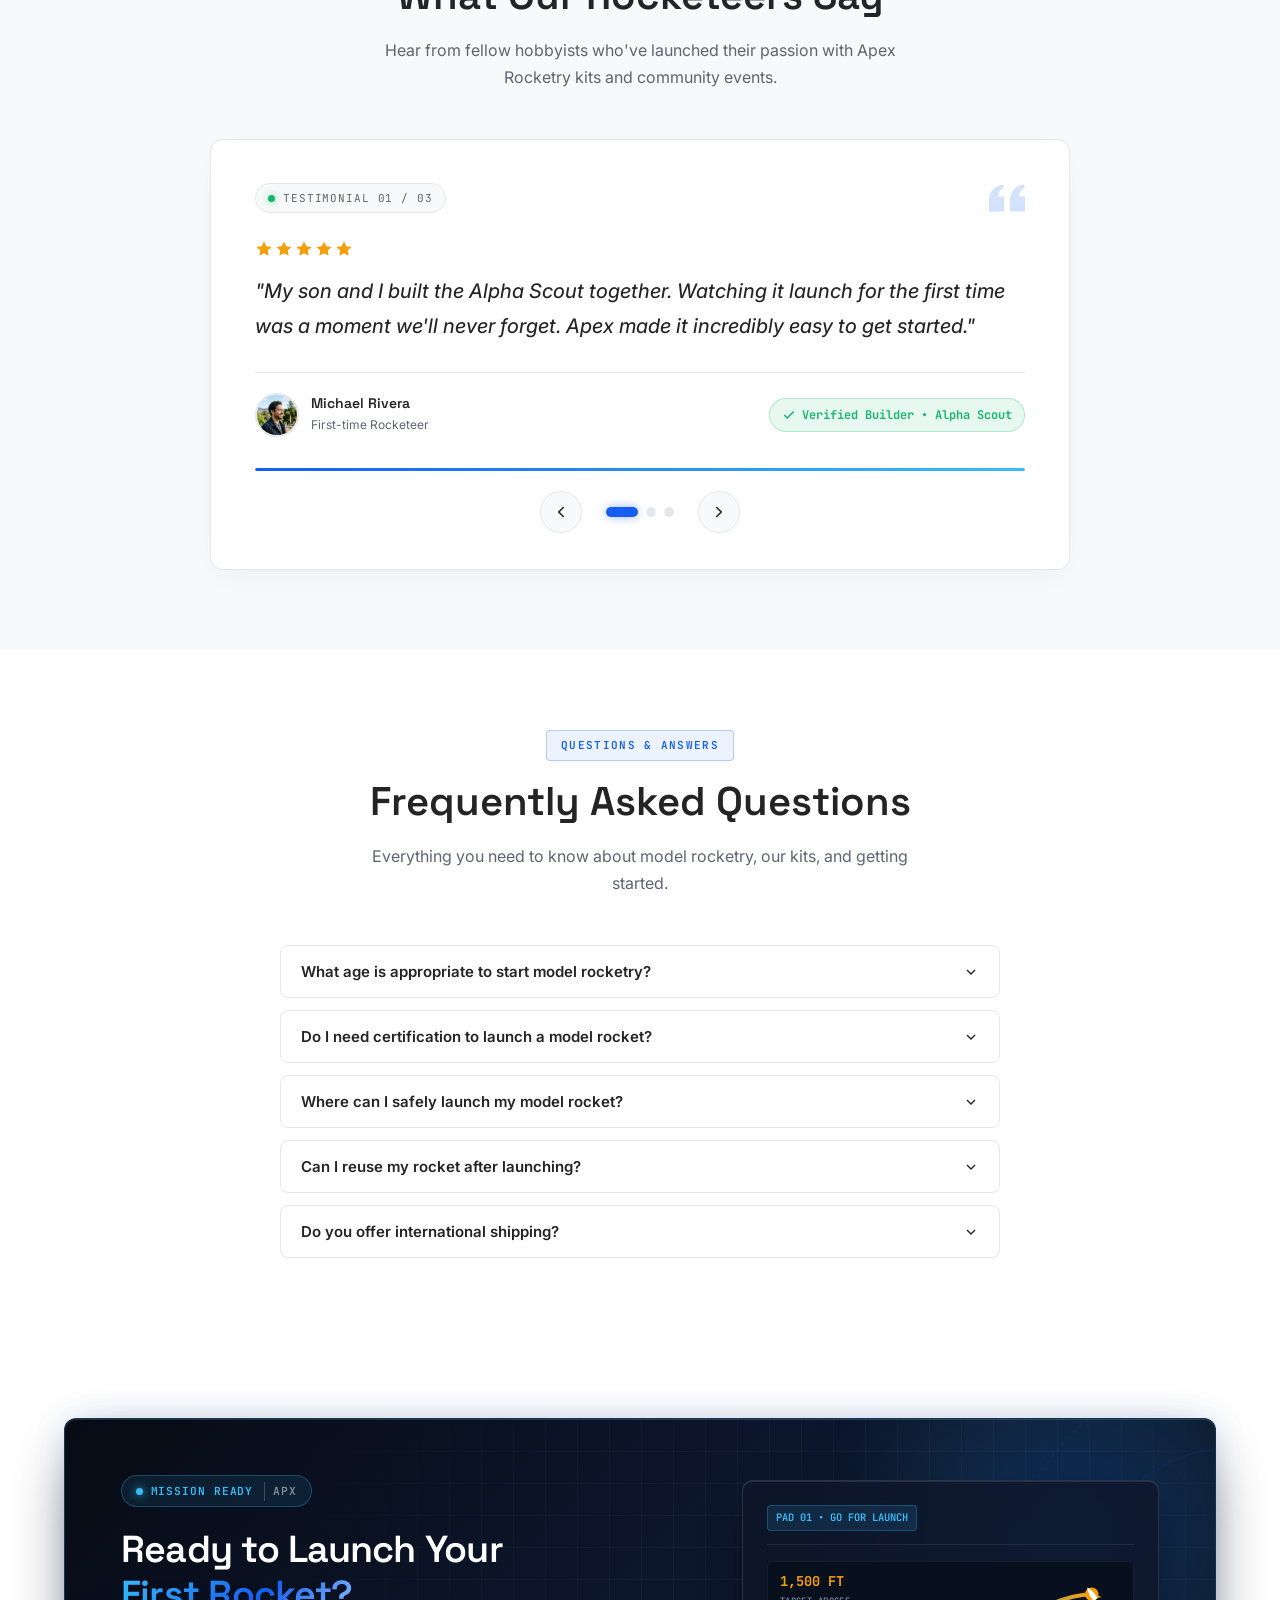
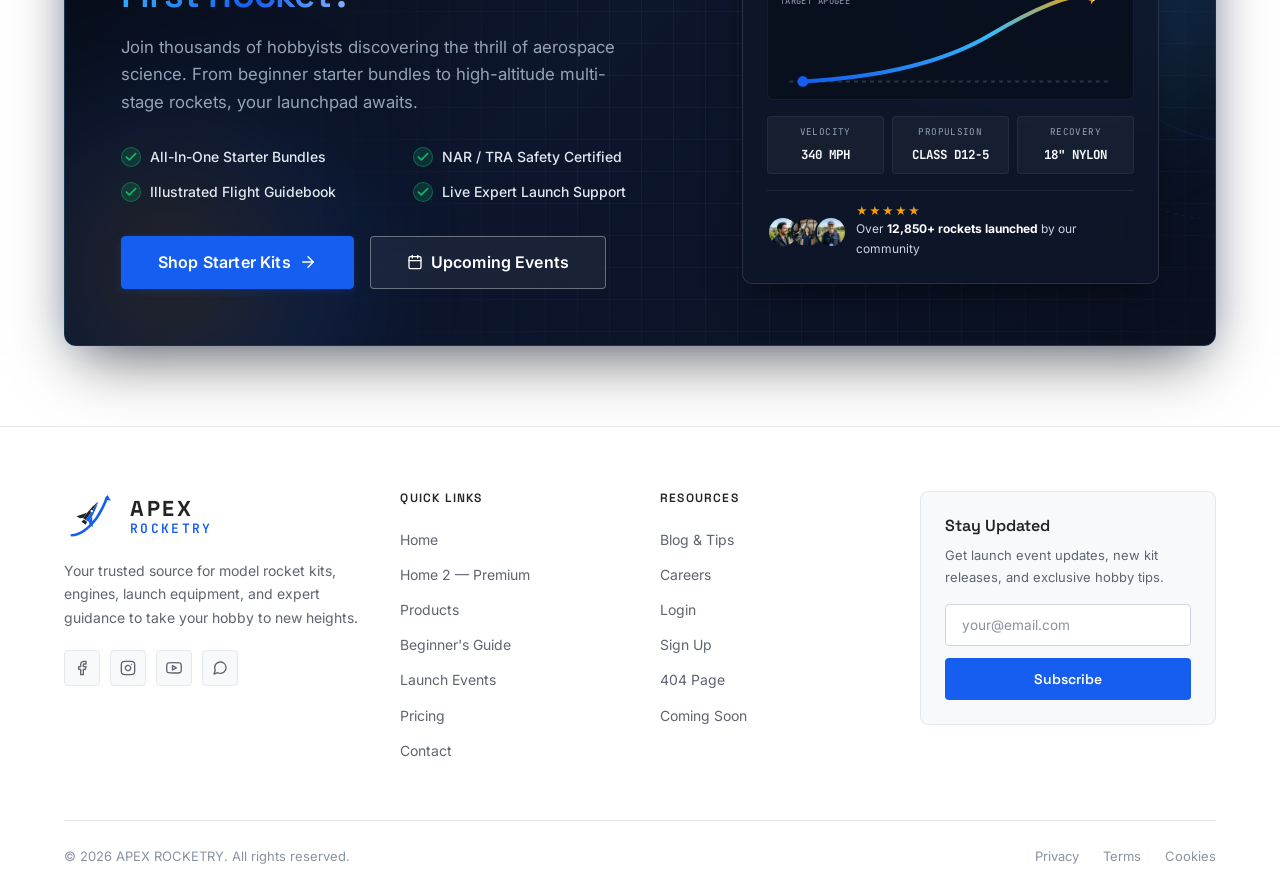
==== commit 79684b96: "refactor: update typography standards and restyle footer layout for light and dark themes" ====
--- a/index.html
+++ b/index.html
@@ -328,7 +328,7 @@
                         <p>Fly high-power composite rockets with barometric dual-deployment altimeters and atmospheric sensor payloads that log real-time apogee data.</p>
                         <ul class="discipline-specs">
                             <li><svg xmlns="http://www.w3.org/2000/svg" width="14" height="14" viewBox="0 0 24 24" fill="none" stroke="currentColor" stroke-width="2"><polyline points="20 6 9 17 4 12"/></svg> Electronic ejection charges & dual parachutes</li>
-                            <li><svg xmlns="http://www.w3.org/2000/svg" width="14" height="14" viewBox="0 0 24 24" fill="none" stroke="currentColor" stroke-width="2"><polyline points="20 6 9 17 4 12"/></svg> Accelerometer & GPS beacon telemetry integration</li>
+                            <li><svg xmlns="http://www.w3.org/2000/svg" width="14" height="14" viewBox="0 0 24 24" fill="none" stroke="currentColor" stroke-width="2"><polyline points="20 6 9 17 4 12"/></svg> Accelerometer & GPS beacon telemetry</li>
                             <li><svg xmlns="http://www.w3.org/2000/svg" width="14" height="14" viewBox="0 0 24 24" fill="none" stroke="currentColor" stroke-width="2"><polyline points="20 6 9 17 4 12"/></svg> Heavy-duty carbon-fiber composite airframes</li>
                         </ul>
                         <a href="products.html" class="btn btn-outline btn-sm discipline-btn">Explore Altitude Kits</a>
@@ -414,7 +414,7 @@
                         </div>
                     </div>
                     <h4>Range Standoff Distances</h4>
-                    <p>Maintain mandatory safe perimeter distances before countdown: 15 feet minimum for A-D motors; 30+ feet for E-G motors and multi-engine clusters.</p>
+                    <p>Maintain mandatory safe perimeter distances before countdown: 15 feet minimum for A-D motors; 30+ feet for E-G motors and engine.</p>
                     <div class="safety-metric">
                         <span class="safety-metric-label">Min Standoff:</span>
                         <span class="safety-metric-val">15 ft to 30+ ft</span>
@@ -429,7 +429,7 @@
                         </div>
                     </div>
                     <h4>Safety Key Interlock</h4>
-                    <p>All launch controllers incorporate a physical removable safety arming key and push-button ignition with an audible 5-second countdown warning.</p>
+                    <p>All launch controllers incorporate a physical removable safety arming key and push-button ignition with an audible 5-second warning.</p>
                     <div class="safety-metric">
                         <span class="safety-metric-label">Launch System:</span>
                         <span class="safety-metric-val">Dual-Interlock Elec</span>
--- a/style.css
+++ b/style.css
@@ -137,10 +137,17 @@
     list-style: none;
 }
 
-/* --- Typography --- */
-h1, h2, h3, h4, h5, h6 {
+/* --- Typography Standards --- */
+/* Headings: Strictly font-weight 600 */
+h1, h2, h3, h4, h5, h6,
+.h1, .h2, .h3, .h4, .h5, .h6,
+.hero-title, .hero-content h1, .hero-cinematic-content h1,
+.section-title, .page-title, .page-hero h1, .guide-hero h1,
+.card-title, .modal-title, .cta-banner h2, .cta-banner-centered h2,
+.cta-split-content h2, .pricing-cta-info h2, .footer-col-title,
+.footer-newsletter-title, .cta-pass-meta h4 {
     font-family: var(--font-heading);
-    font-weight: 600;
+    font-weight: 600 !important;
     color: var(--text-heading);
     line-height: 1.25;
 }
@@ -149,8 +156,15 @@
 h2 { font-size: clamp(1.625rem, 4vw, 2.5rem); }
 h3 { font-size: clamp(1.25rem, 3vw, 1.625rem); }
 h4 { font-size: 1.125rem; }
-
-p {
+h5 { font-size: 1rem; }
+h6 { font-size: 0.875rem; }
+
+/* Paragraphs: Strictly font-weight 400–550 */
+p, .text-body, .lead, .desc, .section-desc, .hero-desc,
+.card-desc, .hero-content p, .hero-cinematic-content p,
+.page-hero p, .guide-hero p, .footer-brand p,
+.footer-newsletter-desc, .cta-banner p, .cta-split-content p {
+    font-family: var(--font-body);
     font-weight: 400;
     line-height: 1.7;
 }
@@ -413,13 +427,13 @@
     justify-content: space-between;
     max-width: 1200px;
     margin: 0 auto;
-    height: 64px;
+    height: 70px;
 }
 
 .nav-logo {
     display: flex;
     align-items: center;
-    gap: 0.625rem;
+    gap: 0.75rem;
     flex-shrink: 0;
 }
 .nav-logo-img {
@@ -438,22 +452,33 @@
 .nav-logo-text {
     display: flex;
     flex-direction: column;
-    line-height: 1.1;
+    line-height: 1.15;
 }
 .brand-top {
     font-family: var(--font-heading);
-    font-weight: 700;
-    font-size: 0.9375rem;
+    font-weight: 800;
+    font-size: 1.25rem;
     color: var(--text-heading);
     letter-spacing: 0.12em;
 }
 .brand-bottom {
     font-family: var(--font-mono);
-    font-size: 0.625rem;
+    font-size: 0.75rem;
     font-weight: 600;
     color: var(--primary);
-    letter-spacing: 0.16em;
+    letter-spacing: 0.18em;
     text-transform: uppercase;
+}
+
+.footer-logo {
+    gap: 0.875rem;
+    margin-bottom: 0.5rem;
+}
+.footer-logo .brand-top {
+    font-size: 1.35rem;
+}
+.footer-logo .brand-bottom {
+    font-size: 0.8125rem;
 }
 
 .nav-links {
@@ -540,7 +565,7 @@
 }
 
 .navbar-spacer {
-    height: 4rem;
+    height: 70px;
     width: 100%;
 }
 
@@ -552,7 +577,7 @@
     backdrop-filter: blur(6px);
     -webkit-backdrop-filter: blur(6px);
     z-index: 990;
-    top: 4rem;
+    top: 70px;
 }
 
 .mobile-menu {
@@ -611,11 +636,13 @@
     margin-top: 0.75rem;
 }
 
-/* ===== FOOTER ===== */
-.footer {
-    background: var(--secondary);
-    border-top: 1px solid #333333;
-    color: #94969C;
+/* ===== FOOTER (White in Both Themes) ===== */
+.footer,
+html.dark .footer,
+.dark .footer {
+    background: #FFFFFF !important;
+    border-top: 1px solid #E4E7EC !important;
+    color: #5E6470 !important;
     padding: 4rem 0 0;
 }
 
@@ -627,9 +654,33 @@
     align-items: start;
 }
 
-.footer-brand p {
+.footer .brand-top,
+html.dark .footer .brand-top,
+.dark .footer .brand-top,
+.footer .nav-logo-text .brand-top,
+html.dark .footer .nav-logo-text .brand-top,
+.dark .footer .nav-logo-text .brand-top {
+    color: #242424 !important;
+}
+
+.footer .brand-bottom,
+html.dark .footer .brand-bottom,
+.dark .footer .brand-bottom {
+    color: var(--primary) !important;
+}
+
+.footer .logo-mark-graphite,
+html.dark .footer .logo-mark-graphite,
+.dark .footer .logo-mark-graphite {
+    fill: #242424 !important;
+    color: #242424 !important;
+}
+
+.footer-brand p,
+html.dark .footer-brand p,
+.dark .footer-brand p {
     font-size: 0.875rem;
-    color: #94A3B8;
+    color: #5E6470 !important;
     margin-top: 1rem;
     line-height: 1.7;
 }
@@ -640,62 +691,83 @@
     margin-top: 1.25rem;
 }
 
-.footer-social-link {
+.footer-social-link,
+html.dark .footer-social-link,
+.dark .footer-social-link {
     width: 36px;
     height: 36px;
     display: inline-flex;
     align-items: center;
     justify-content: center;
-    border: 1px solid #33373E;
+    border: 1px solid #E4E7EC !important;
+    background: #F8F9FA !important;
     border-radius: var(--radius-sm);
-    color: #94A3B8;
+    color: #5E6470 !important;
     transition: var(--transition-fast);
 }
-.footer-social-link:hover {
-    color: var(--primary);
-    border-color: var(--primary);
-    background: rgba(21, 94, 239, 0.1);
-}
-
-.footer-col-title {
+.footer-social-link:hover,
+html.dark .footer-social-link:hover,
+.dark .footer-social-link:hover {
+    color: var(--primary) !important;
+    border-color: var(--primary) !important;
+    background: rgba(21, 94, 239, 0.08) !important;
+}
+
+.footer-col-title,
+html.dark .footer-col-title,
+.dark .footer-col-title {
     font-size: 0.75rem;
     font-weight: 600;
     text-transform: uppercase;
     letter-spacing: 0.1em;
-    color: #F1F3F5;
+    color: #242424 !important;
     margin-bottom: 1.25rem;
 }
 
 .footer-links li + li {
     margin-top: 0.5rem;
 }
-.footer-links a {
+.footer-links a,
+html.dark .footer-links a,
+.dark .footer-links a {
     font-size: 0.875rem;
-    color: #94A3B8;
+    color: #5E6470 !important;
     transition: var(--transition-fast);
 }
-.footer-links a:hover {
-    color: var(--primary);
+.footer-links a:hover,
+html.dark .footer-links a:hover,
+.dark .footer-links a:hover {
+    color: var(--primary) !important;
     padding-left: 4px;
 }
-[dir="rtl"] .footer-links a:hover {
+[dir="rtl"] .footer-links a:hover,
+[dir="rtl"] html.dark .footer-links a:hover,
+[dir="rtl"] .dark .footer-links a:hover {
     padding-left: 0;
     padding-right: 4px;
 }
 
-.footer-newsletter-card {
-    background: #1C1C1C;
+.footer-newsletter-card,
+html.dark .footer-newsletter-card,
+.dark .footer-newsletter-card {
+    background: #F8F9FA !important;
+    border: 1px solid #E4E7EC !important;
     border-radius: var(--radius-lg);
     padding: 1.5rem;
 }
-.footer-newsletter-title {
+.footer-newsletter-title,
+html.dark .footer-newsletter-title,
+.dark .footer-newsletter-title {
     font-size: 1rem;
-    color: #F1F3F5;
+    font-weight: 600;
+    color: #242424 !important;
     margin-bottom: 0.5rem;
 }
-.footer-newsletter-desc {
+.footer-newsletter-desc,
+html.dark .footer-newsletter-desc,
+.dark .footer-newsletter-desc {
     font-size: 0.8125rem;
-    color: #94A3B8;
+    color: #5E6470 !important;
     margin-bottom: 1rem;
 }
 .footer-newsletter-form {
@@ -703,29 +775,38 @@
     flex-direction: column;
     gap: 0.75rem;
 }
-.footer-newsletter-input {
+.footer-newsletter-input,
+html.dark .footer-newsletter-input,
+.dark .footer-newsletter-input {
     width: 100%;
     padding: 0.75rem 1rem;
     border-radius: var(--radius-sm);
-    border: 1px solid #33373E;
-    background: #242424;
-    color: #F1F3F5;
+    border: 1px solid #D0D5DD !important;
+    background: #FFFFFF !important;
+    color: #242424 !important;
     font-size: 0.85rem;
     font-family: var(--font-body);
     outline: none;
     transition: var(--transition-fast);
 }
-.footer-newsletter-input:focus {
-    border-color: var(--primary);
-}
-.footer-newsletter-input::placeholder {
-    color: #6B7B8D;
-}
-.footer-newsletter-btn {
+.footer-newsletter-input:focus,
+html.dark .footer-newsletter-input:focus,
+.dark .footer-newsletter-input:focus {
+    border-color: var(--primary) !important;
+    box-shadow: 0 0 0 3px rgba(21, 94, 239, 0.12) !important;
+}
+.footer-newsletter-input::placeholder,
+html.dark .footer-newsletter-input::placeholder,
+.dark .footer-newsletter-input::placeholder {
+    color: #8A92A0 !important;
+}
+.footer-newsletter-btn,
+html.dark .footer-newsletter-btn,
+.dark .footer-newsletter-btn {
     width: 100%;
     padding: 0.75rem 1rem;
-    background: var(--primary);
-    color: #fff;
+    background: var(--primary) !important;
+    color: #FFFFFF !important;
     border: none;
     border-radius: var(--radius-sm);
     font-size: 0.875rem;
@@ -737,40 +818,46 @@
     align-items: center;
     justify-content: center;
 }
-.footer-newsletter-btn:hover {
-    background: var(--primary-hover);
+.footer-newsletter-btn:hover,
+html.dark .footer-newsletter-btn:hover,
+.dark .footer-newsletter-btn:hover {
+    background: var(--primary-hover) !important;
     color: #FFFFFF !important;
 }
 
-.footer-bottom {
+.footer-bottom,
+html.dark .footer-bottom,
+.dark .footer-bottom {
     display: flex;
     justify-content: space-between;
     align-items: center;
     padding: 1.5rem 0;
     margin-top: 3rem;
-    border-top: 1px solid #282A30;
-}
-
-.footer-copyright {
+    border-top: 1px solid #E4E7EC !important;
+}
+
+.footer-copyright,
+html.dark .footer-copyright,
+.dark .footer-copyright {
     font-size: 0.8125rem;
-    color: #6B7B8D;
+    color: #8A92A0 !important;
 }
 
 .footer-bottom-links {
     display: flex;
     gap: 1.5rem;
 }
-.footer-bottom-links a {
+.footer-bottom-links a,
+html.dark .footer-bottom-links a,
+.dark .footer-bottom-links a {
     font-size: 0.8125rem;
-    color: #6B7B8D;
+    color: #8A92A0 !important;
     transition: var(--transition-fast);
 }
-.footer-bottom-links a:hover {
-    color: var(--primary);
-}
-
-.footer .nav-logo-text .brand-top {
-    color: #fff;
+.footer-bottom-links a:hover,
+html.dark .footer-bottom-links a:hover,
+.dark .footer-bottom-links a:hover {
+    color: var(--primary) !important;
 }
 
 /* RTL Footer Adjustments */
@@ -1011,7 +1098,7 @@
 .hero-cinematic-content h1 {
     color: #fff;
     font-size: clamp(2.25rem, 5vw, 3.5rem);
-    font-weight: 700;
+    font-weight: 600;
     line-height: 1.15;
     margin-bottom: 1.25rem;
     text-shadow: 0 2px 20px rgba(0,0,0,0.4);
@@ -1930,7 +2017,7 @@
     font-size: 2.35rem;
     line-height: 1.25;
     margin-bottom: 1rem;
-    font-weight: 700;
+    font-weight: 600;
     text-align: center;
     margin-left: auto;
     margin-right: auto;
@@ -2112,7 +2199,7 @@
     font-size: 2.35rem;
     line-height: 1.2;
     margin-bottom: 1rem;
-    font-weight: 700;
+    font-weight: 600;
     letter-spacing: -0.02em;
 }
 
@@ -2422,7 +2509,7 @@
 
 .cta-pass-meta h4 {
     font-size: 0.85rem;
-    font-weight: 700;
+    font-weight: 600;
     color: #FFFFFF;
     margin: 0 0 0.15rem 0;
     font-family: var(--font-heading);
@@ -2542,7 +2629,7 @@
     font-size: 2.25rem;
     line-height: 1.22;
     margin-bottom: 1rem;
-    font-weight: 700;
+    font-weight: 600;
     letter-spacing: -0.02em;
 }
 
@@ -2960,7 +3047,7 @@
 
 .pricing-cta-info h2 {
     font-size: 2.25rem;
-    font-weight: 800;
+    font-weight: 600;
     line-height: 1.2;
     color: #FFFFFF;
     margin-bottom: 1rem;
@@ -4779,7 +4866,29 @@
         margin: 0 auto;
     }
     .feature-list {
-        align-items: center;
+        display: flex;
+        flex-direction: column;
+        align-items: flex-start;
+        text-align: left;
+        width: fit-content;
+        max-width: 100%;
+        margin-left: auto;
+        margin-right: auto;
+    }
+    .feature-item {
+        text-align: left;
+        width: 100%;
+        justify-content: flex-start;
+    }
+    .feature-item span {
+        text-align: left;
+    }
+    [dir="rtl"] .feature-list {
+        text-align: right;
+    }
+    [dir="rtl"] .feature-item,
+    [dir="rtl"] .feature-item span {
+        text-align: right;
     }
 
     .guide-section {
@@ -5210,7 +5319,7 @@
 .guide-hero h1 {
     color: #FFFFFF !important;
     font-size: clamp(2.25rem, 5vw, 3.25rem);
-    font-weight: 700;
+    font-weight: 600;
     letter-spacing: -0.02em;
     line-height: 1.2;
     margin-bottom: 1rem;
